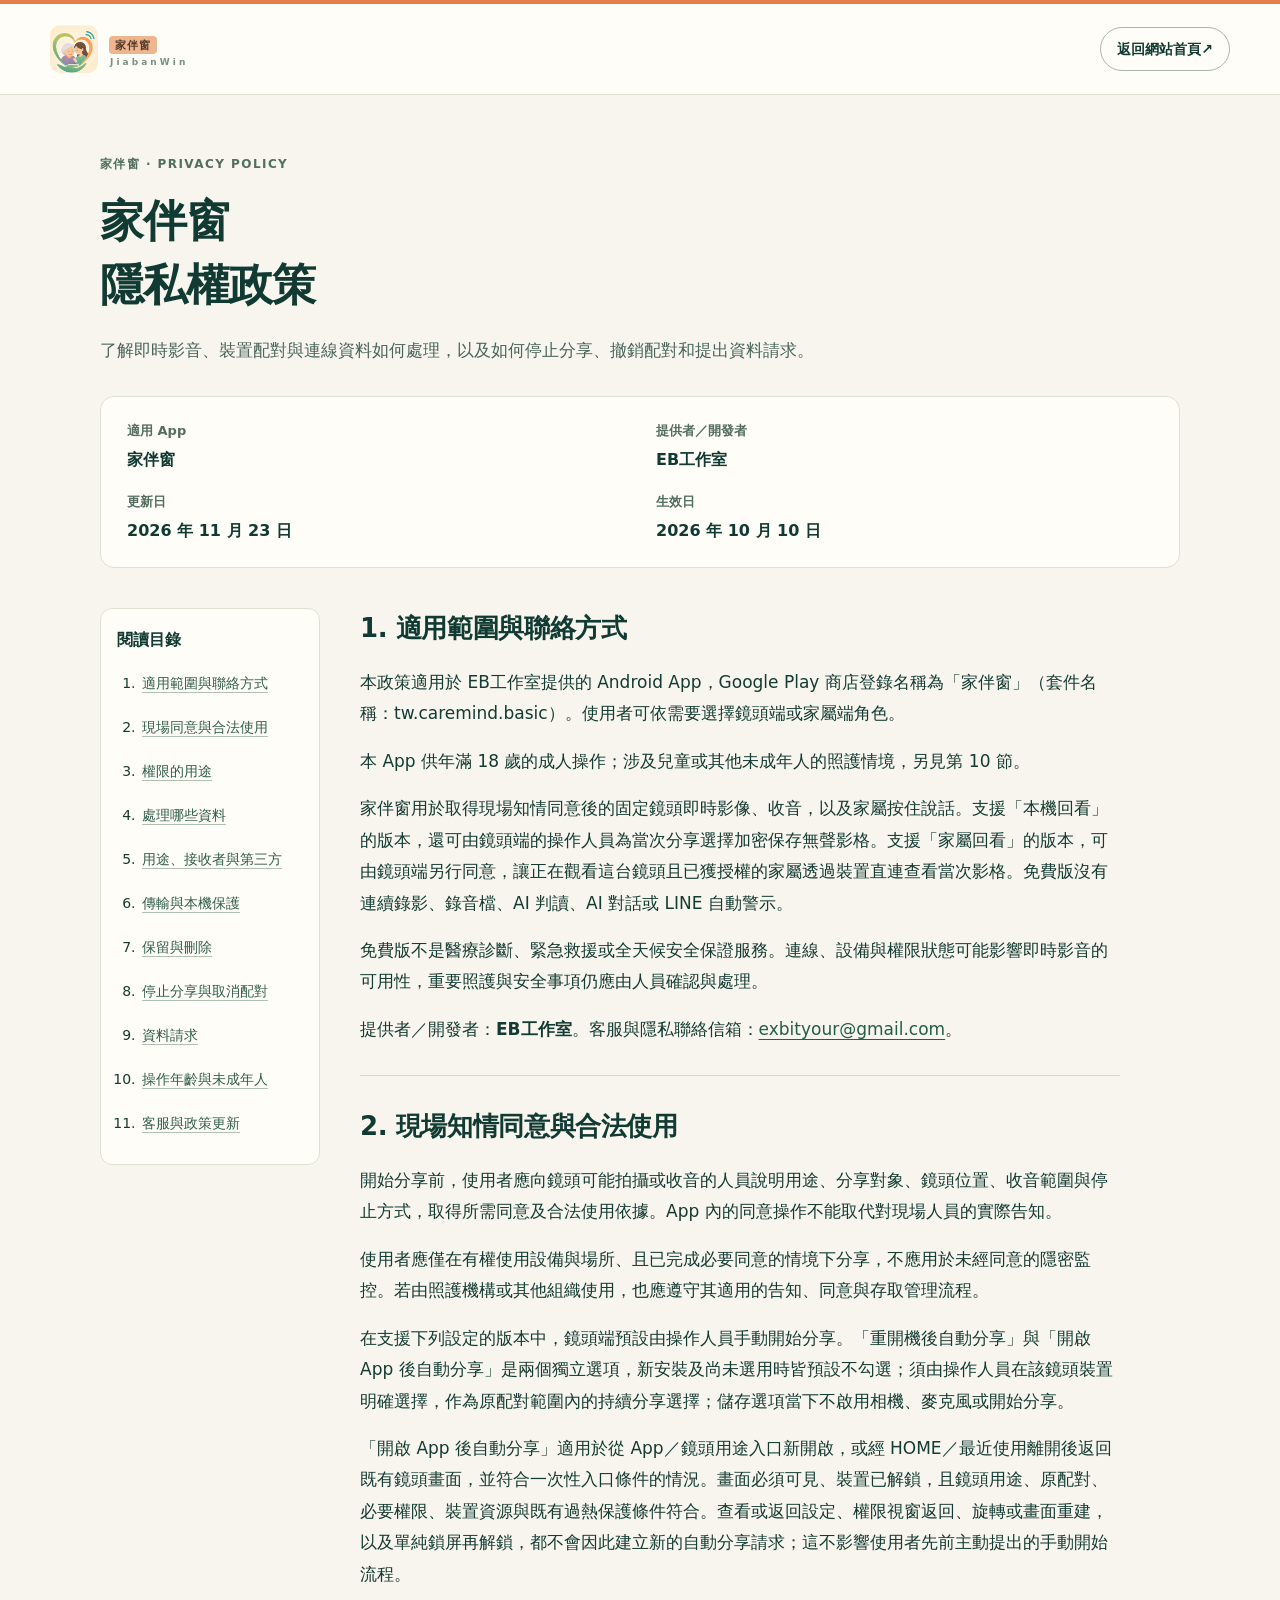
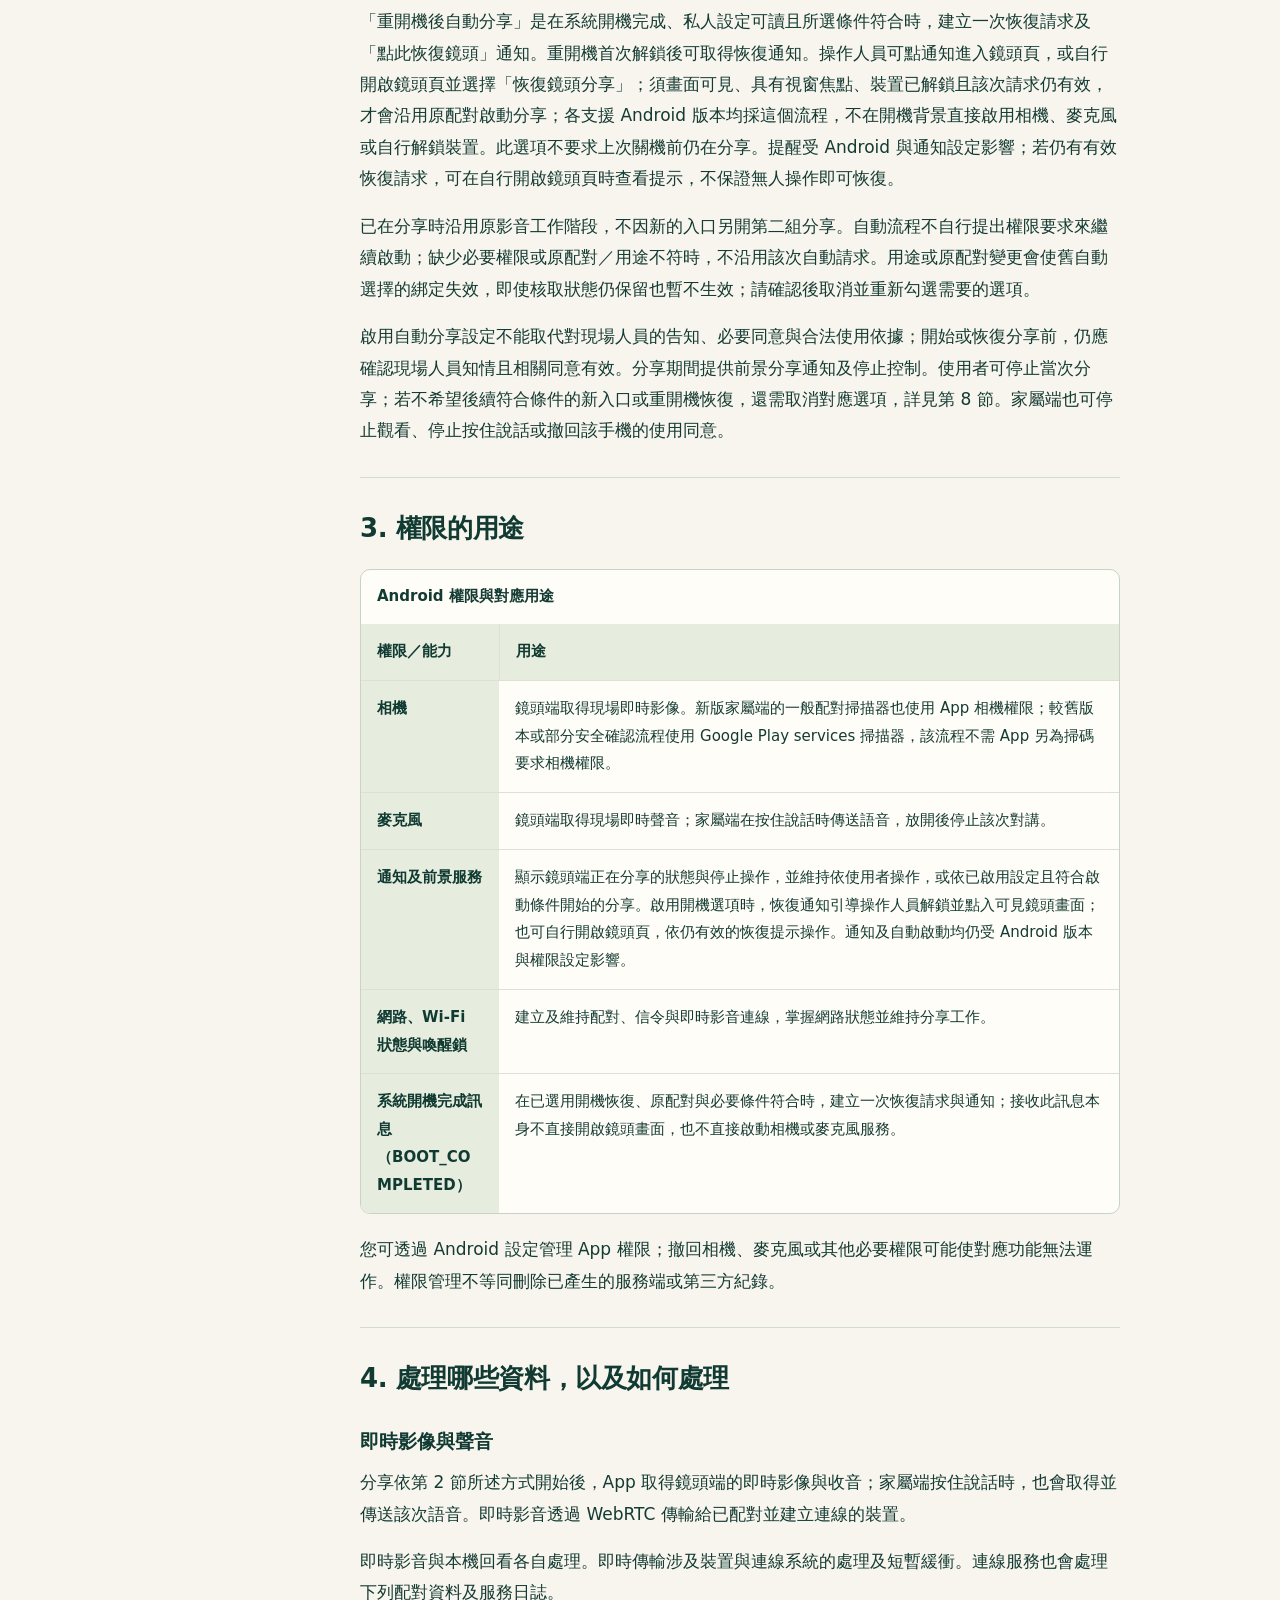
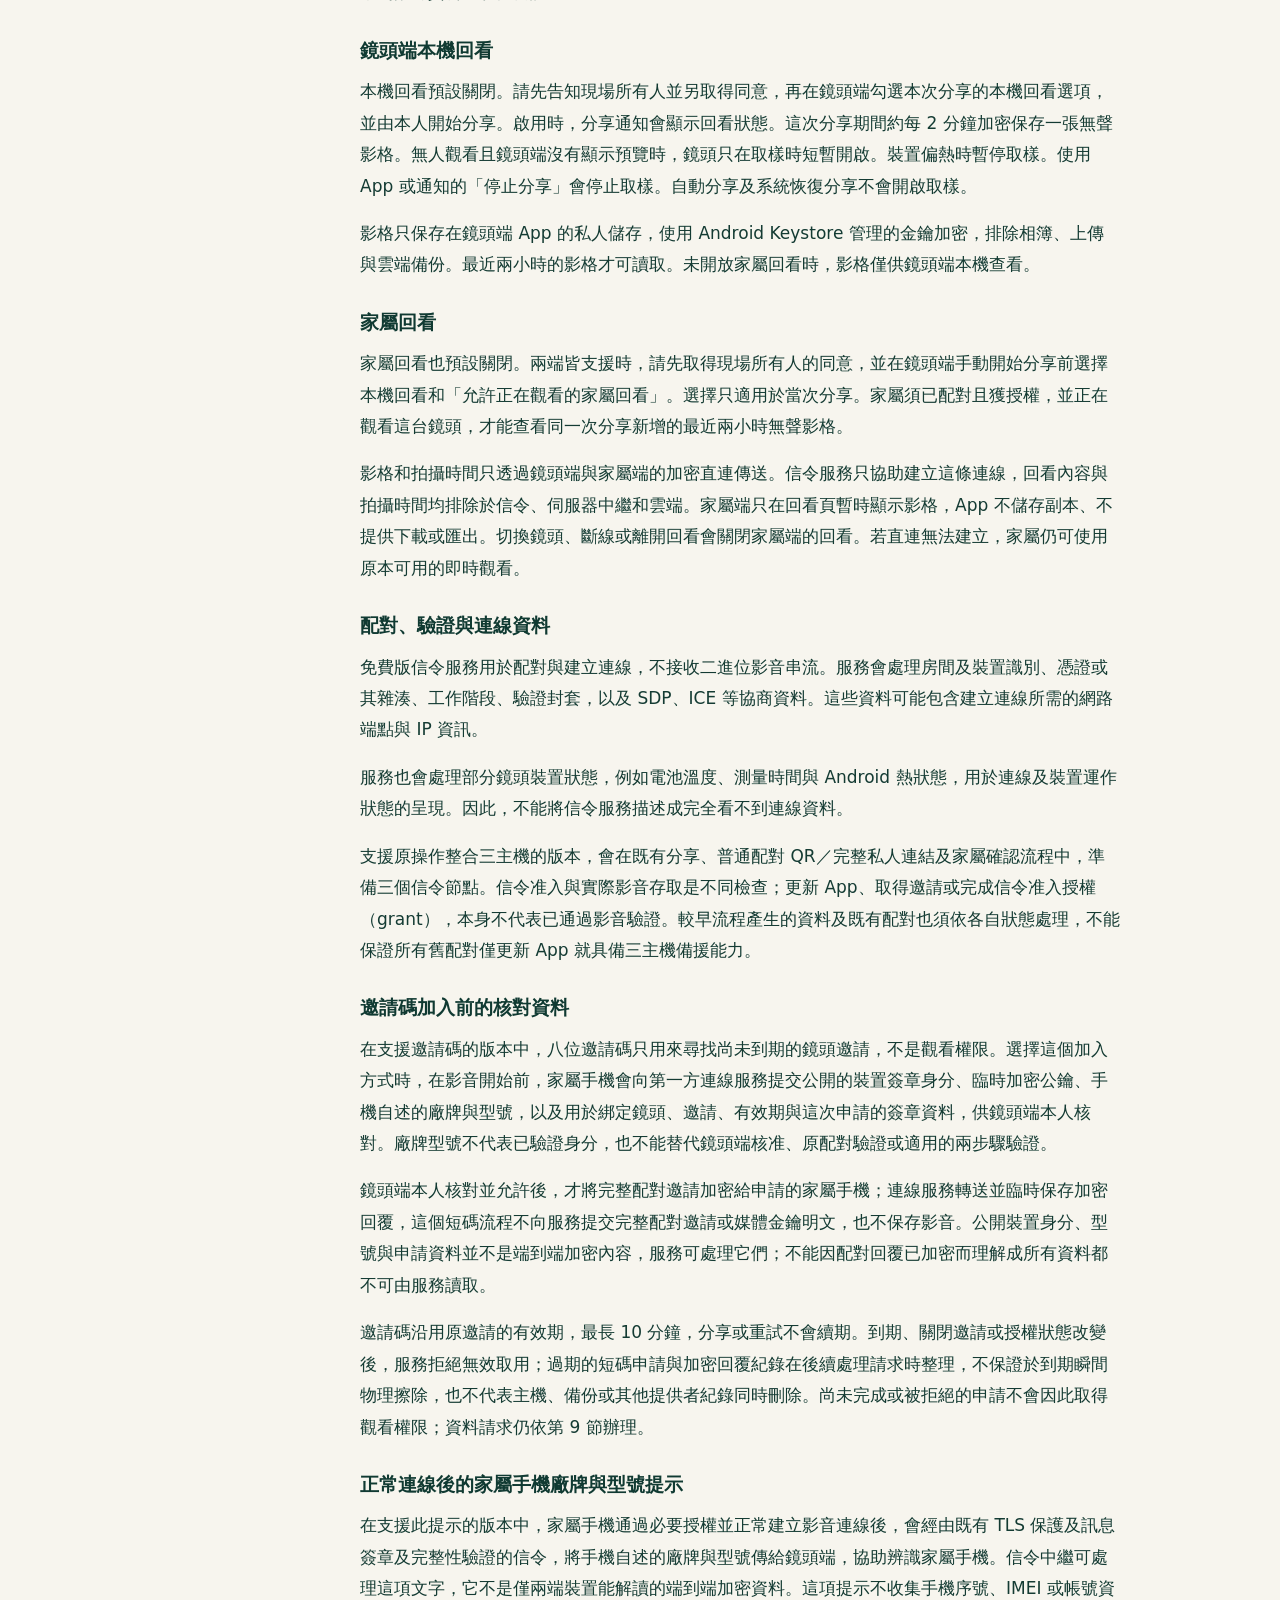
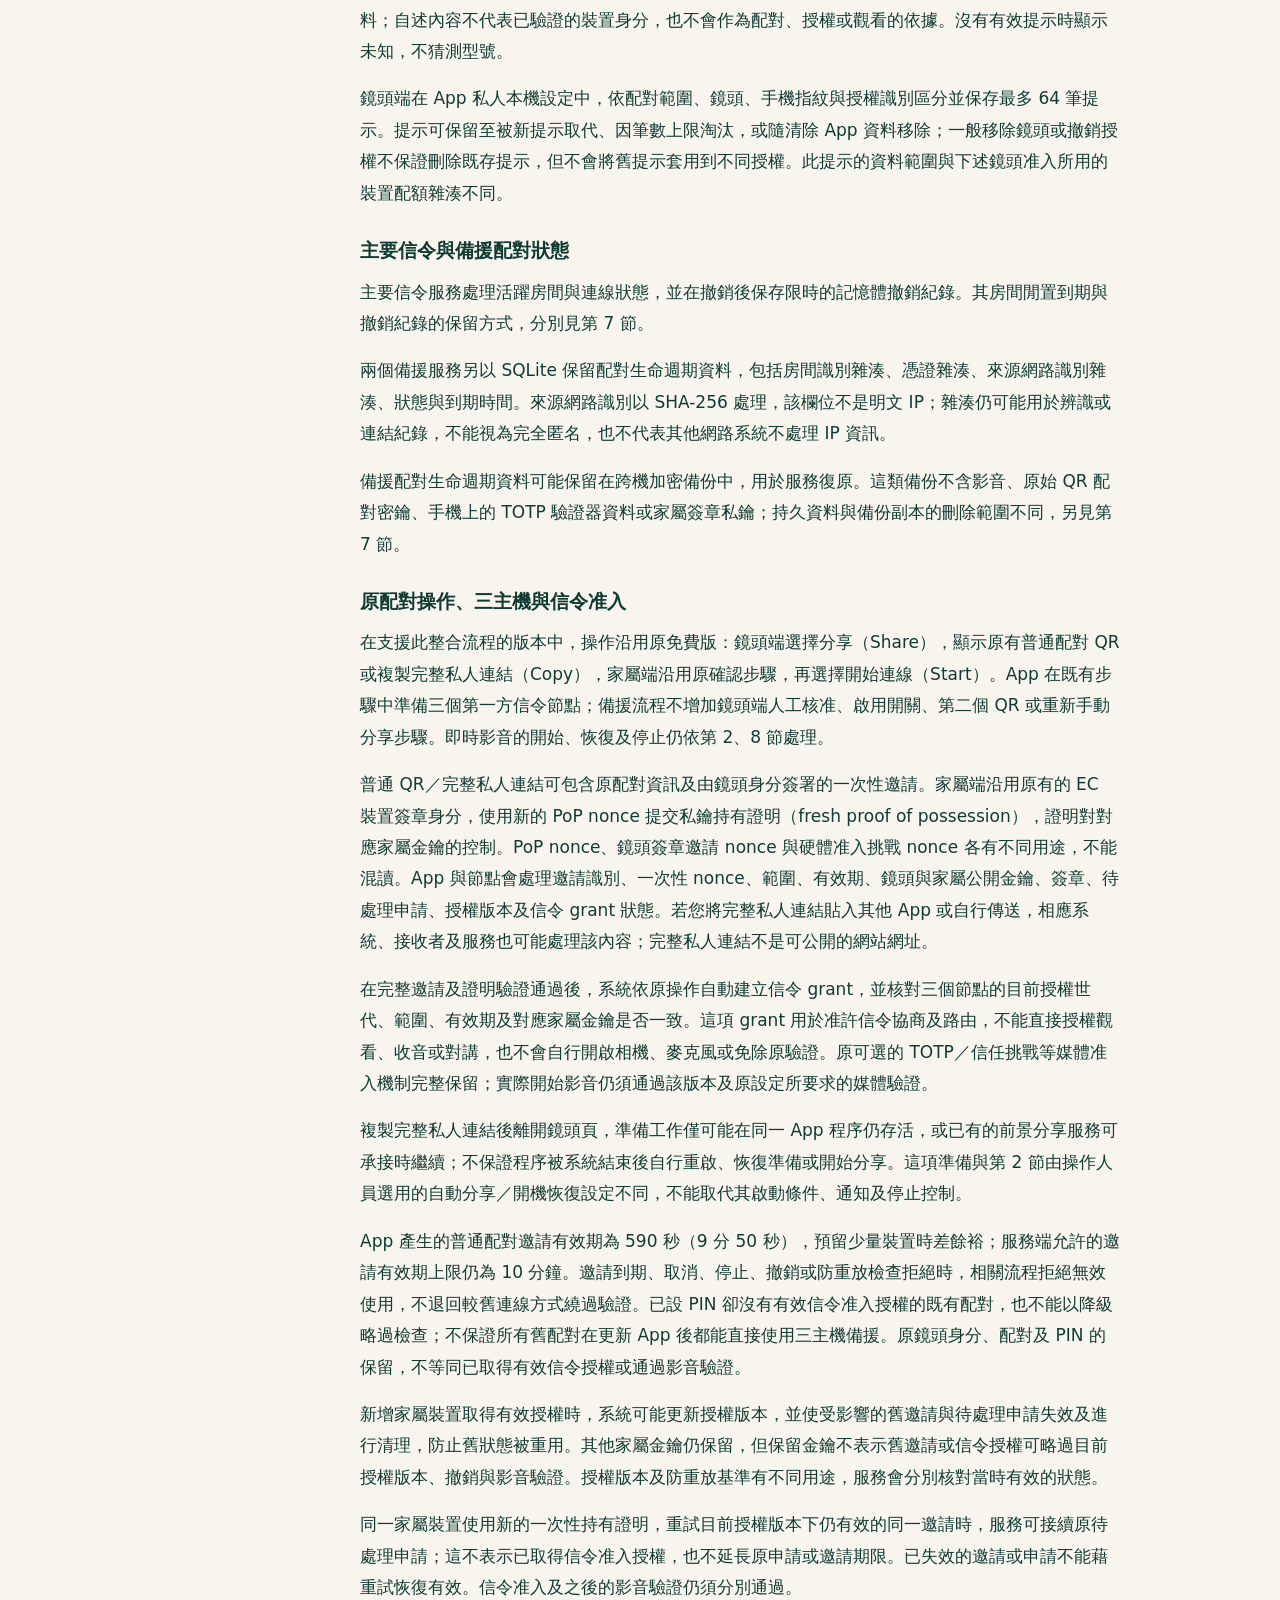
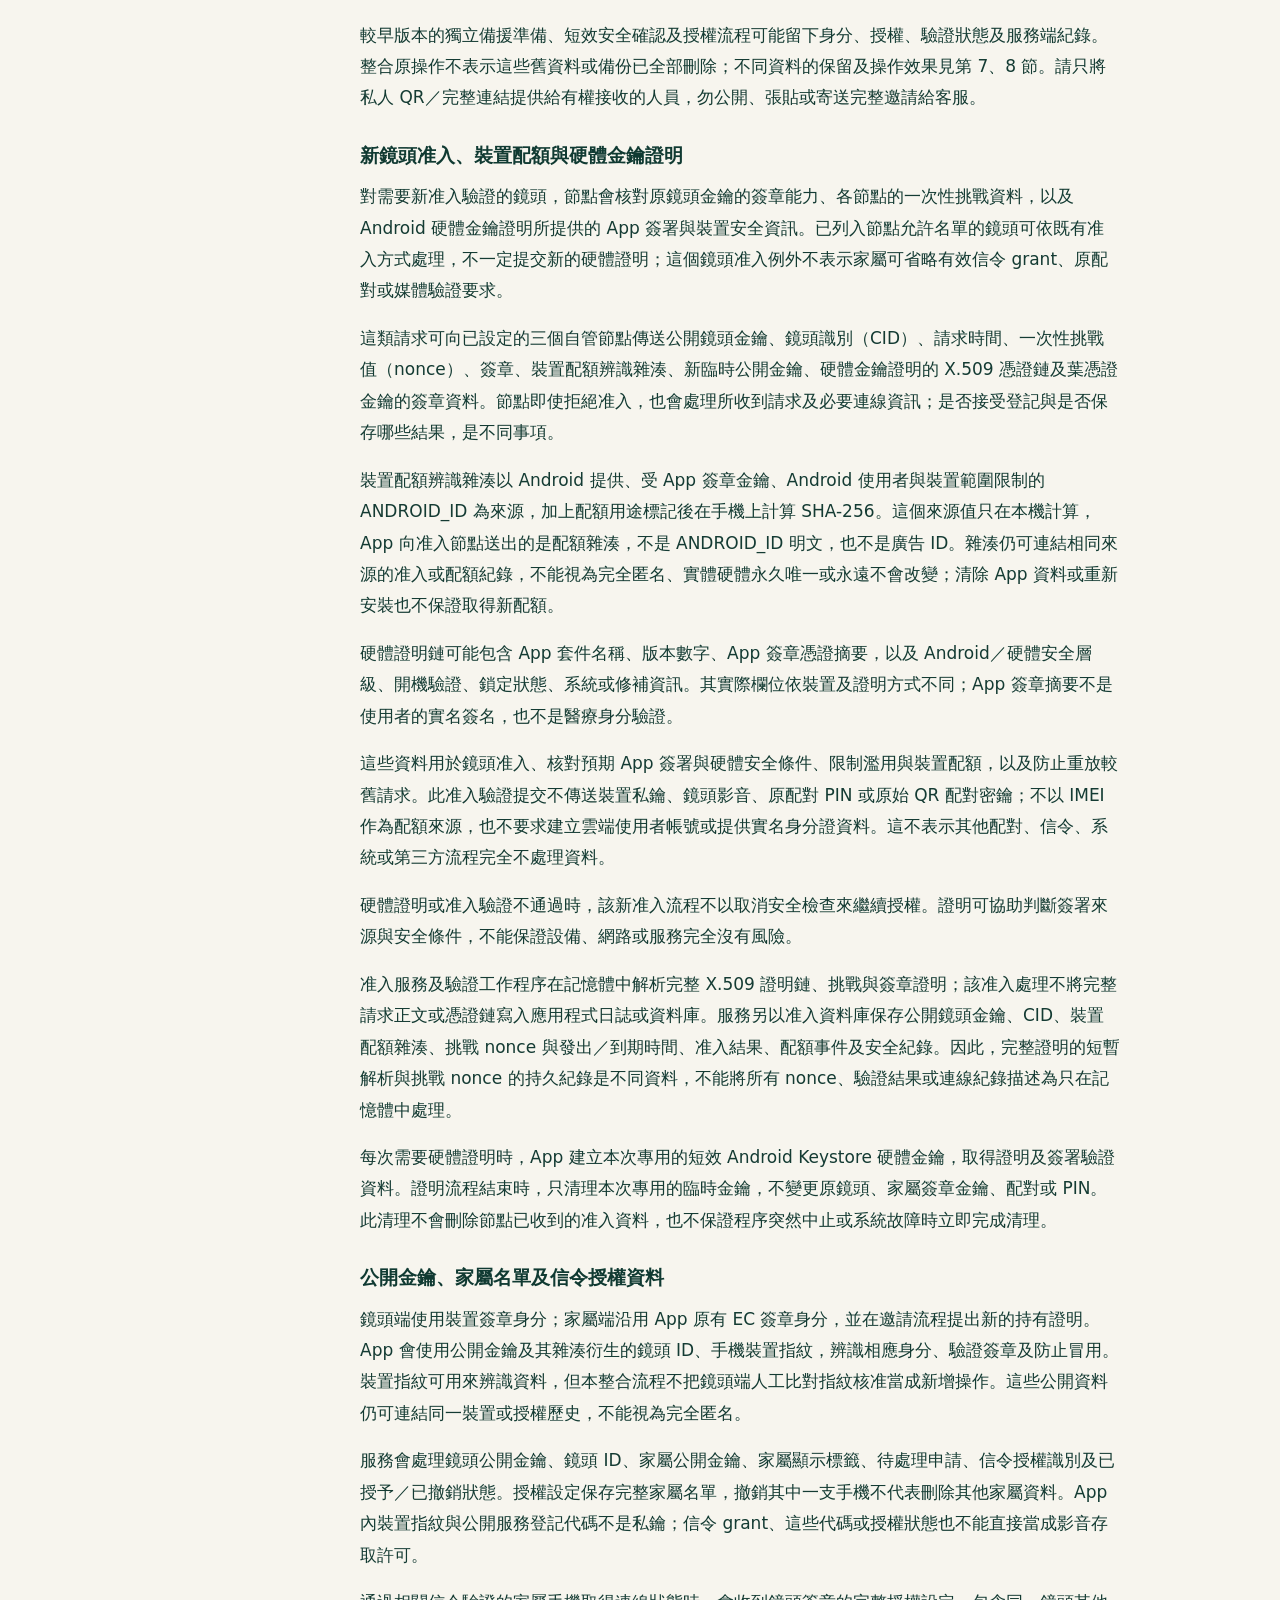
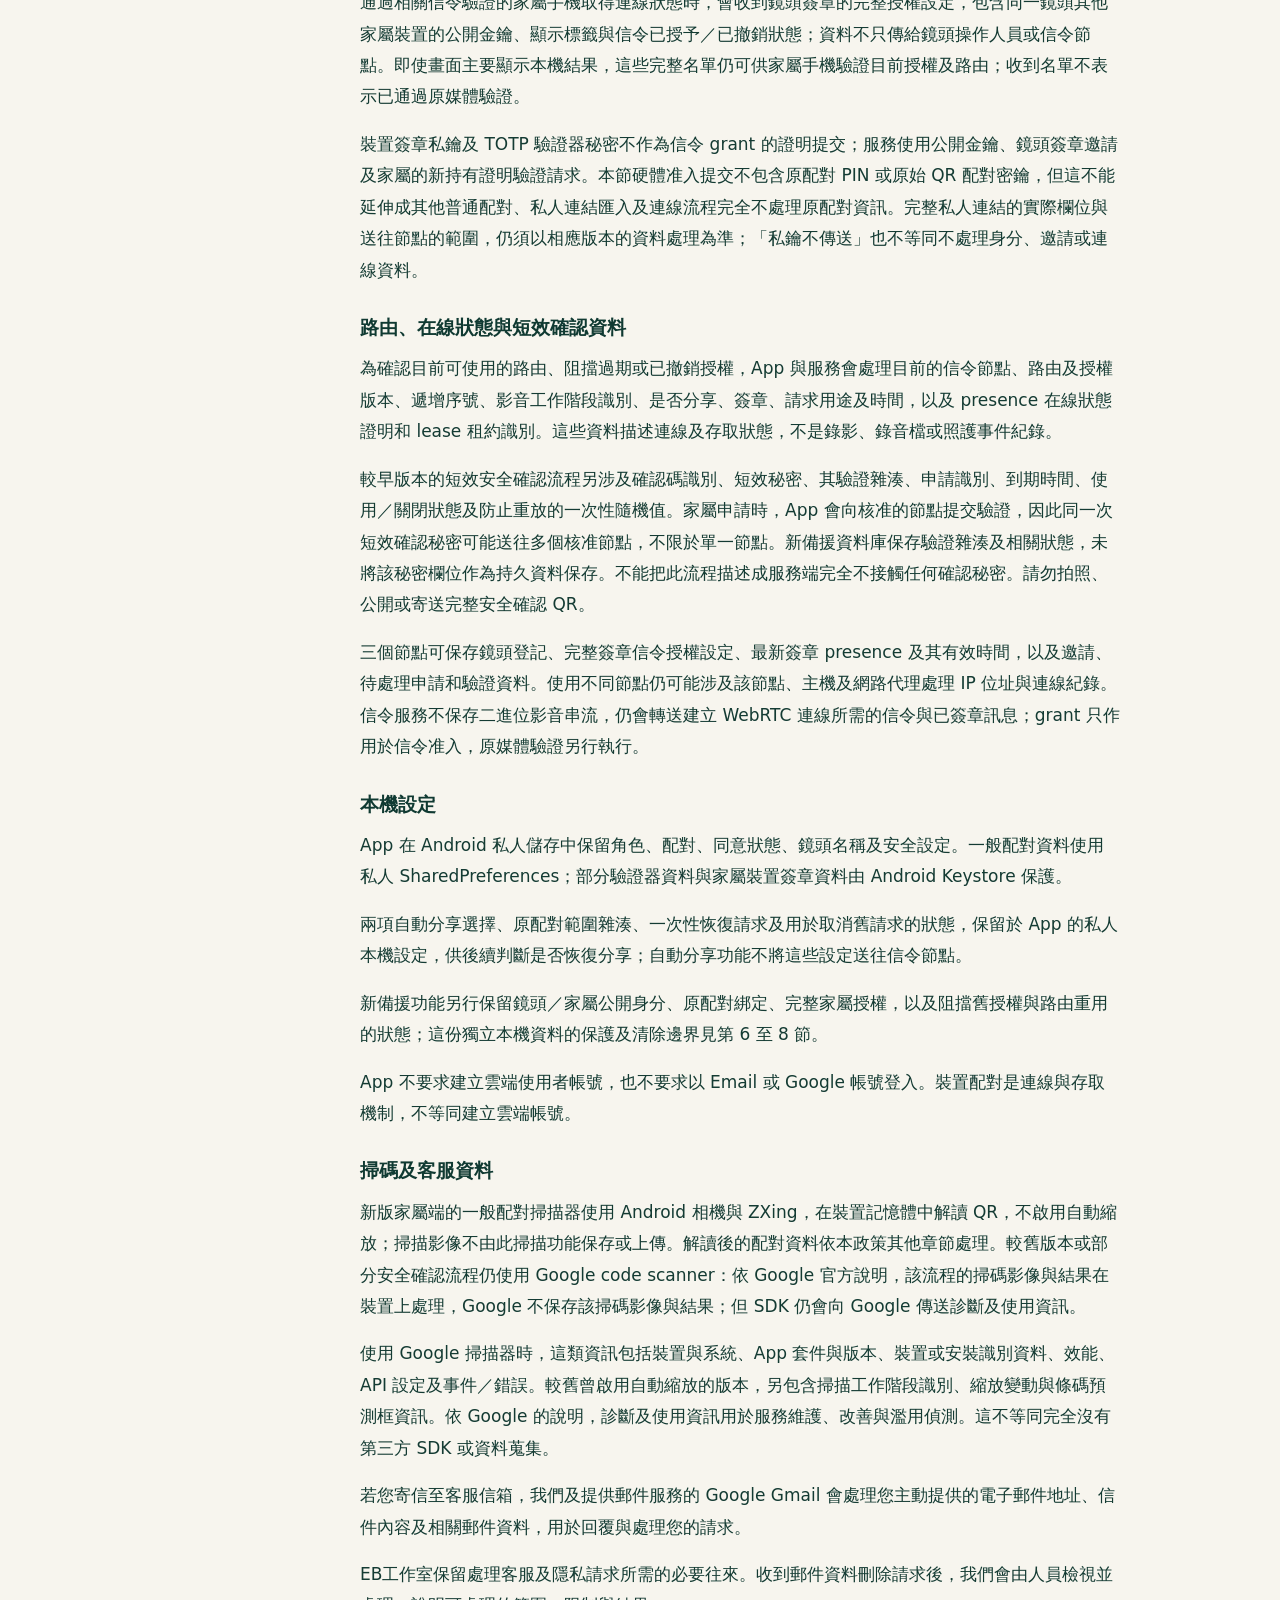
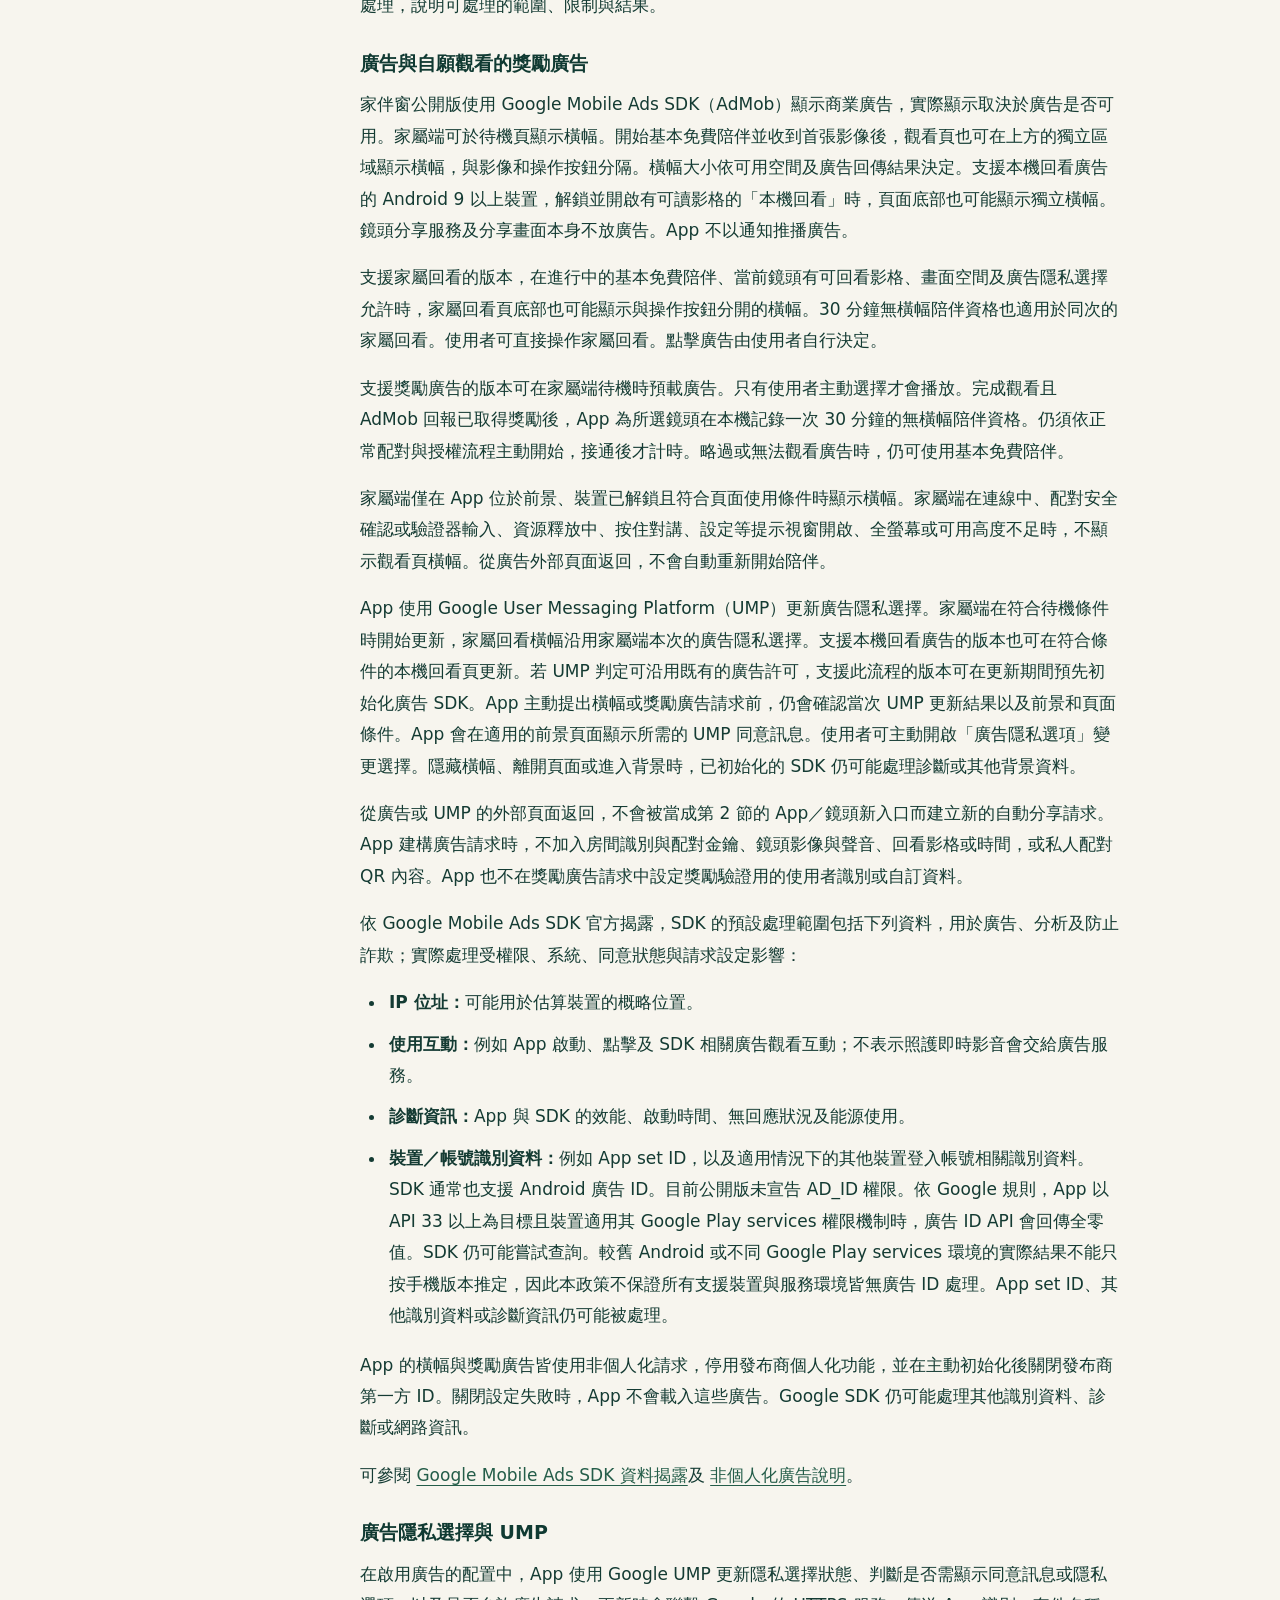
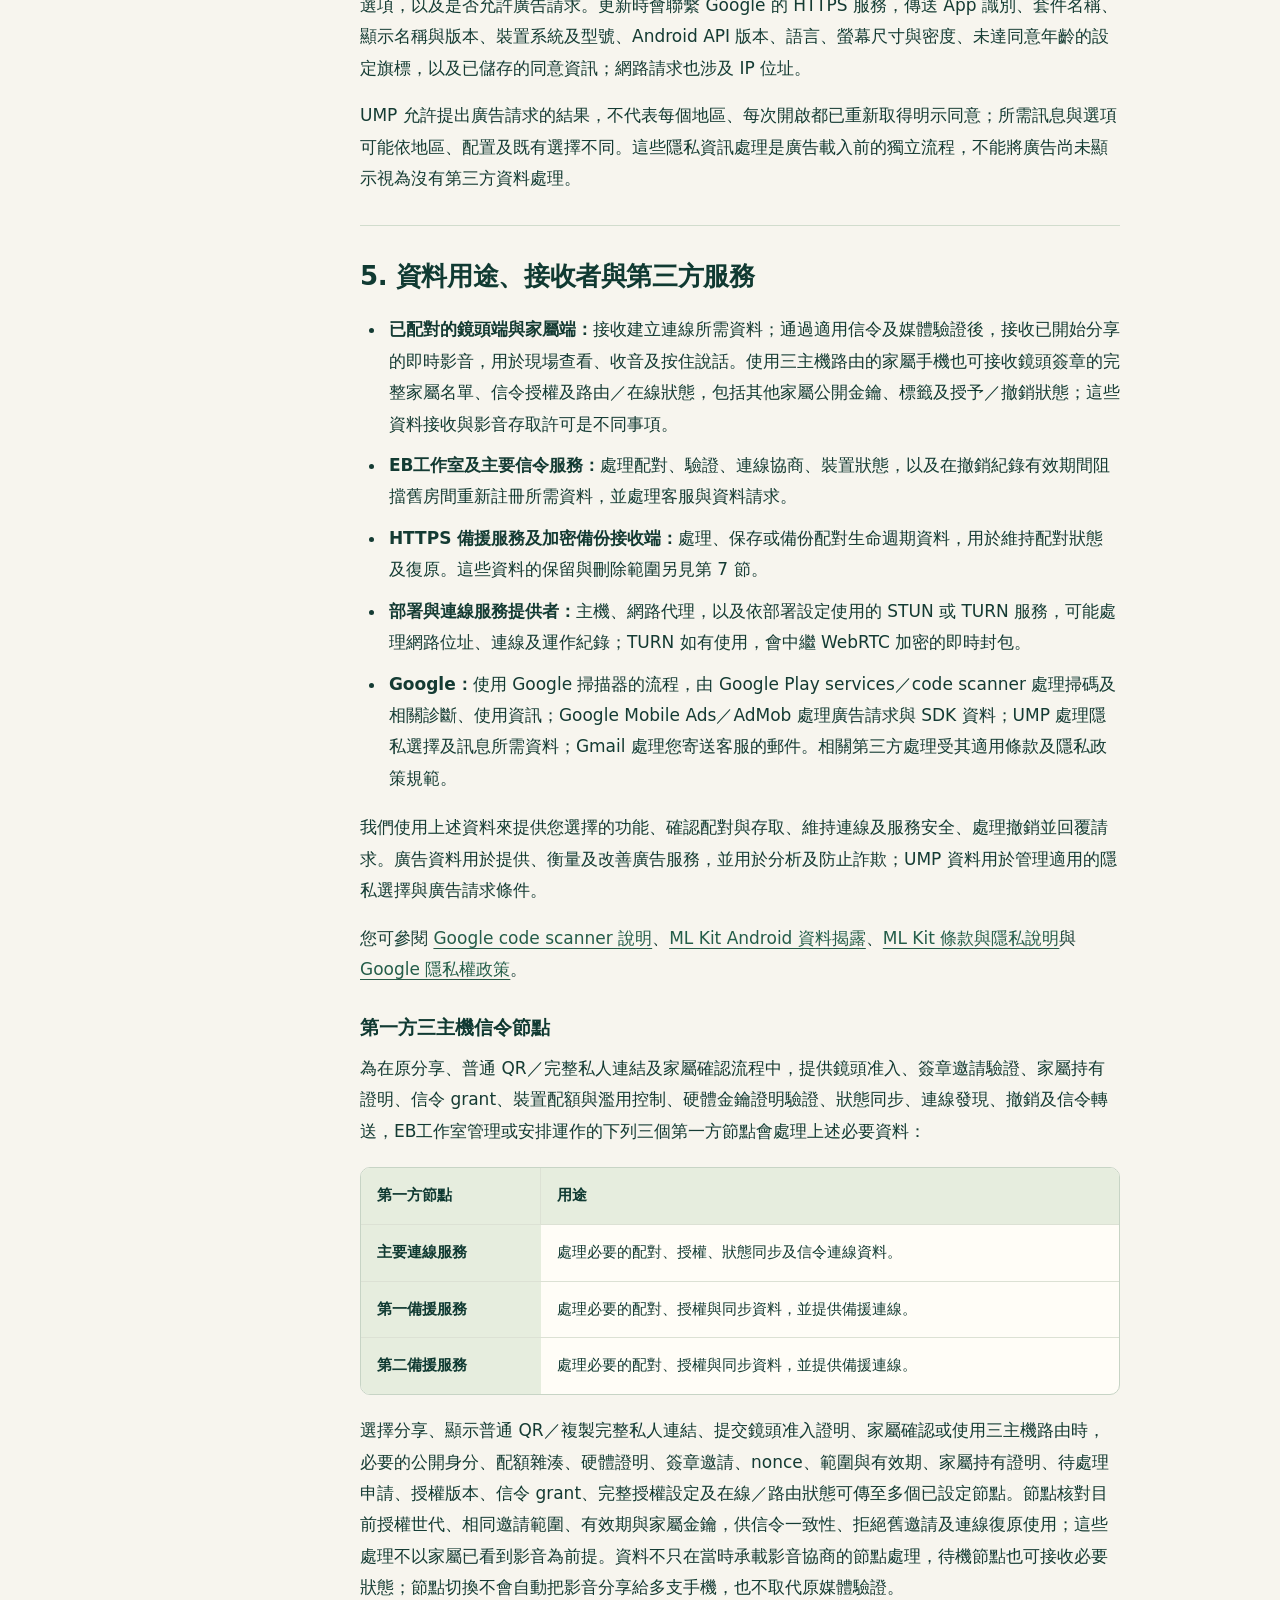
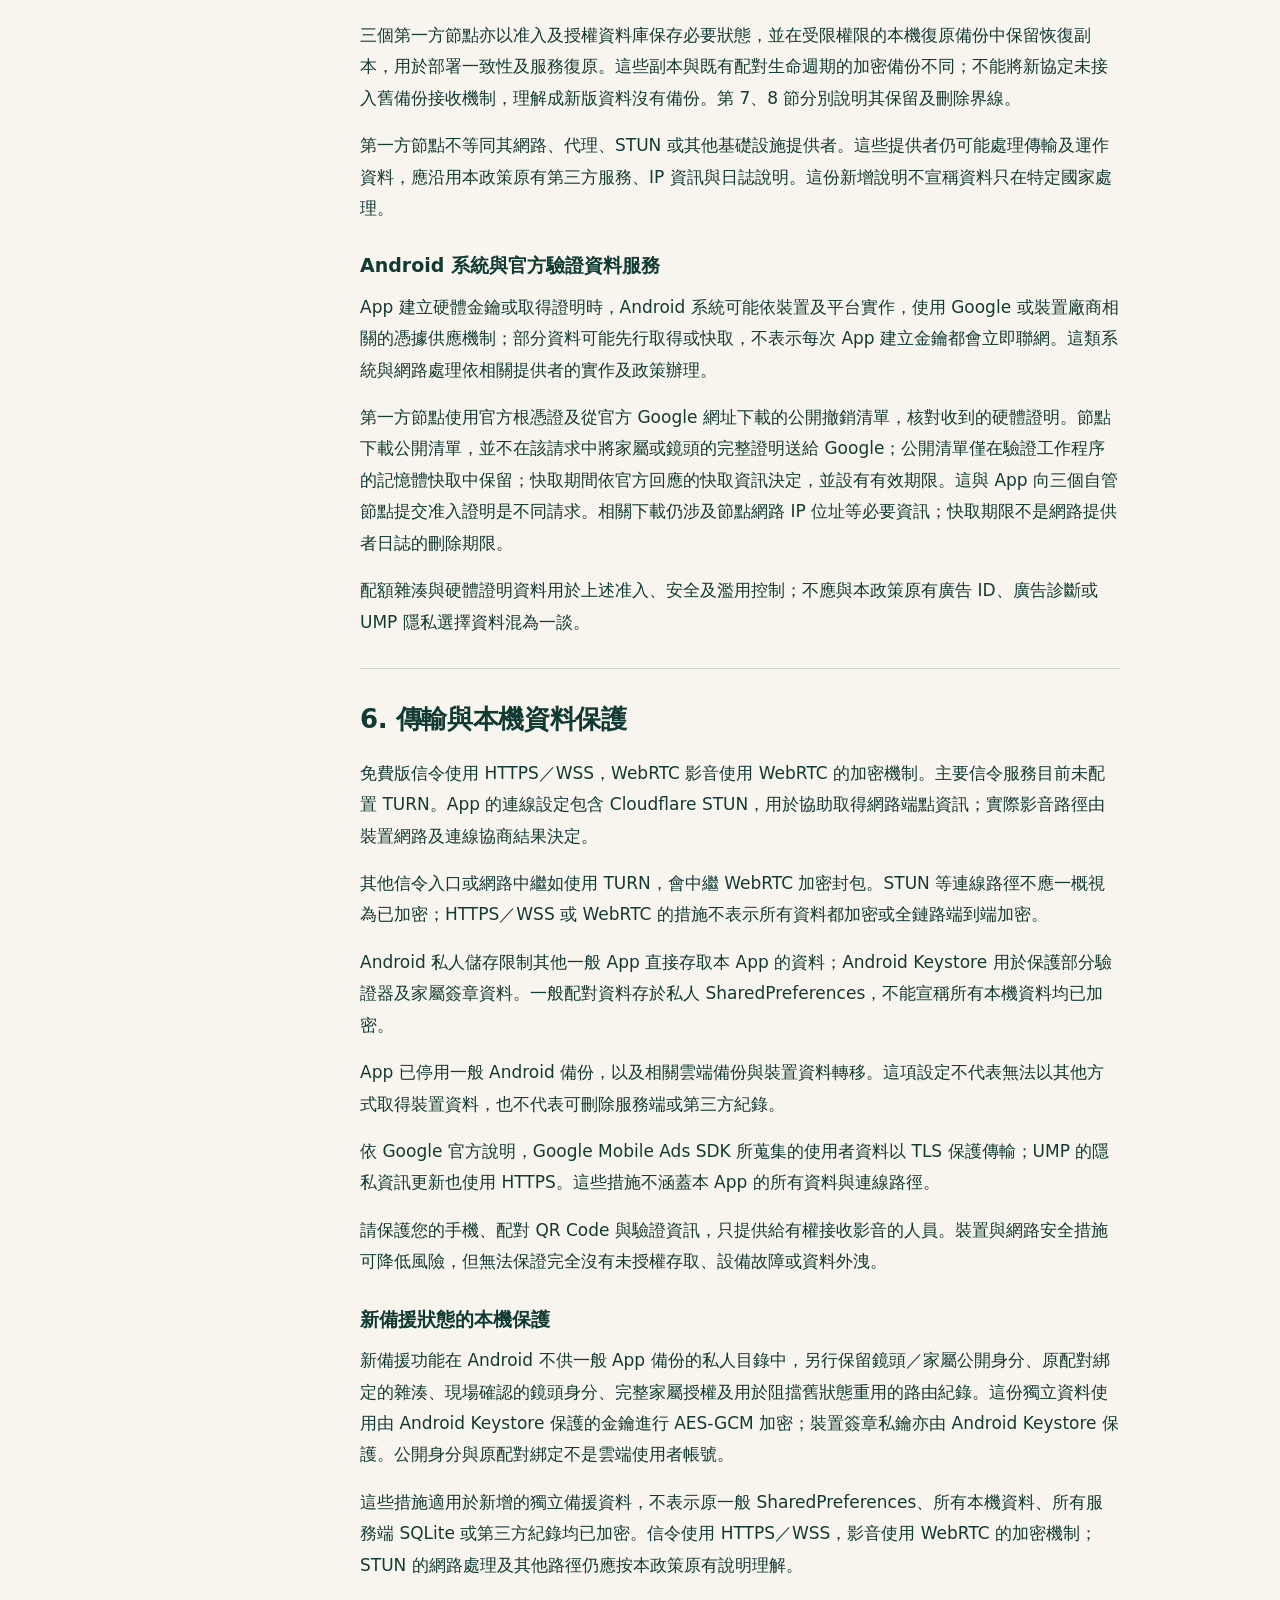
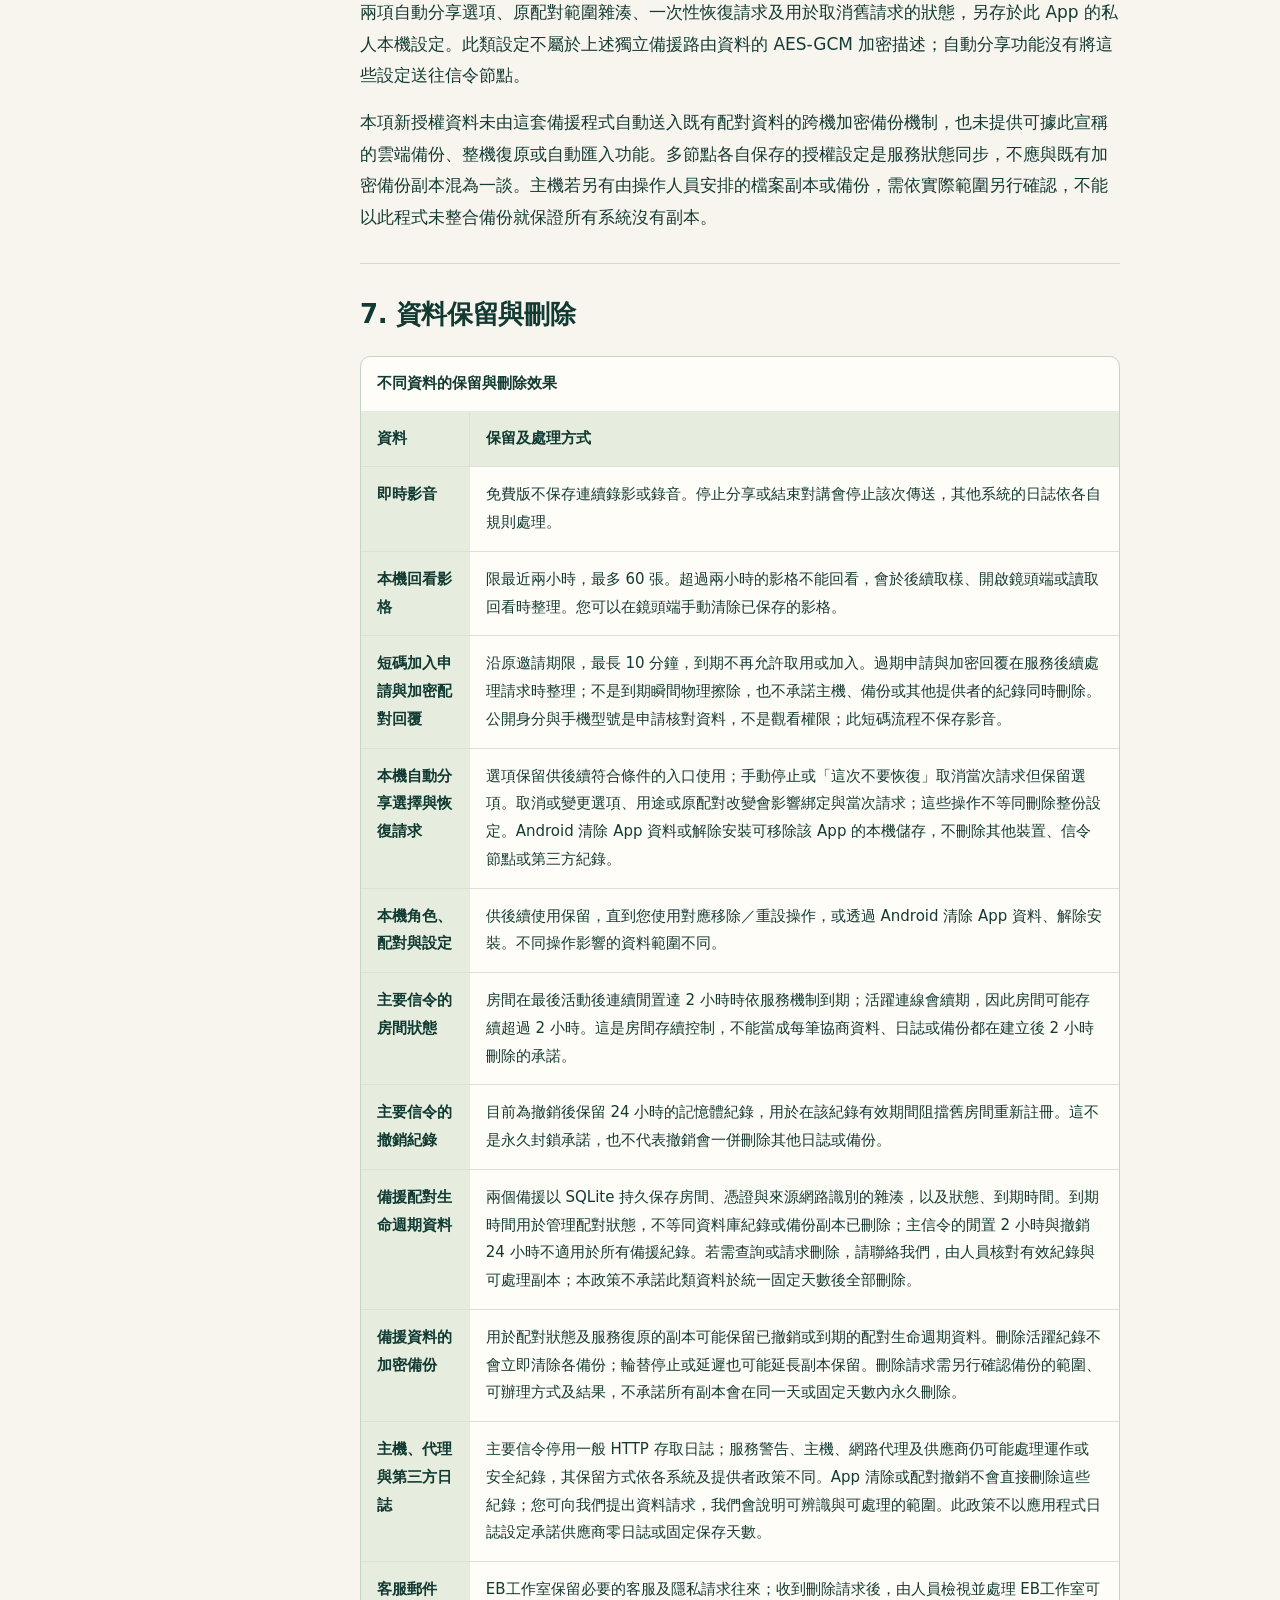
==== free/privacy/index.html @ 27d0a5e6 "Disclose opt-in family replay and its banner" ====
<!doctype html>
<html lang="zh-Hant-TW">
  <head>
    <meta charset="utf-8" />
    <meta name="viewport" content="width=device-width, initial-scale=1" />
    <meta name="theme-color" content="#f7f5ee" />
    <meta name="robots" content="noindex, nofollow" />
    <meta name="description" content="家伴窗隱私權政策：即時影音、配對、Google 掃碼、廣告及隱私選擇資料處理。提供者：EB工作室。" />
    <title>家伴窗隱私權政策｜EB工作室</title>
    <link rel="icon" href="../../assets/caremind-logo.svg?v=20261114-jiabanwin" type="image/svg+xml" />
    <link rel="stylesheet" href="../../styles.css?v=20261008-logo" />
    <link rel="stylesheet" href="./privacy.css?v=20261010" />
  </head>
  <body class="privacy-page">
    <!--email_off-->
    <a class="skip-link" href="#policy">跳至政策正文</a>
    <header class="privacy-header">
      <div class="container privacy-header__inner">
        <a class="brand" href="../../" aria-label="家伴窗，返回網站首頁">
          <span class="brand__mark" aria-hidden="true"><img src="../../assets/caremind-logo.svg?v=20261114-jiabanwin" width="48" height="48" alt="" /></span>
          <span class="brand__name"><strong>家伴窗</strong><small>JiabanWin</small></span>
        </a>
        <a class="privacy-home-link" href="../../">返回網站首頁 <span aria-hidden="true">↗</span></a>
      </div>
    </header>

    <main class="privacy-main container" id="policy">
      <div class="privacy-heading">
        <p class="section-kicker">家伴窗 · PRIVACY POLICY</p>
        <h1>家伴窗<br />隱私權政策</h1>
        <p class="privacy-summary">了解即時影音、裝置配對與連線資料如何處理，以及如何停止分享、撤銷配對和提出資料請求。</p>
      </div>
      <div class="privacy-meta">
        <dl>
          <div><dt>適用 App</dt><dd>家伴窗</dd></div>
          <div><dt>提供者／開發者</dt><dd>EB工作室</dd></div>
          <div><dt>更新日</dt><dd><time datetime="2026-11-23">2026 年 11 月 23 日</time></dd></div>
          <div><dt>生效日</dt><dd><time datetime="2026-10-10">2026 年 10 月 10 日</time></dd></div>
        </dl>
      </div>
      <div class="privacy-layout">
        <nav class="privacy-toc" aria-label="隱私權政策章節">
          <h2>閱讀目錄</h2>
          <ol>
            <li><a href="#scope">適用範圍與聯絡方式</a></li>
            <li><a href="#consent">現場同意與合法使用</a></li>
            <li><a href="#permissions">權限的用途</a></li>
            <li><a href="#data">處理哪些資料</a></li>
            <li><a href="#purpose">用途、接收者與第三方</a></li>
            <li><a href="#security">傳輸與本機保護</a></li>
            <li><a href="#retention">保留與刪除</a></li>
            <li><a href="#controls">停止分享與取消配對</a></li>
            <li><a href="#requests">資料請求</a></li>
            <li><a href="#children">操作年齡與未成年人</a></li>
            <li><a href="#updates">客服與政策更新</a></li>
          </ol>
        </nav>
        <article class="privacy-content" aria-label="家伴窗隱私權政策正文">
          <section class="privacy-section" id="scope">
            <h2>1. 適用範圍與聯絡方式</h2>
            <p>本政策適用於 EB工作室提供的 Android App，Google Play 商店登錄名稱為「家伴窗」（套件名稱：tw.caremind.basic）。使用者可依需要選擇鏡頭端或家屬端角色。</p>
            <p>本 App 供年滿 18 歲的成人操作；涉及兒童或其他未成年人的照護情境，另見第 10 節。</p>
            <p>家伴窗用於取得現場知情同意後的固定鏡頭即時影像、收音，以及家屬按住說話。支援「本機回看」的版本，還可由鏡頭端的操作人員為當次分享選擇加密保存無聲影格。支援「家屬回看」的版本，可由鏡頭端另行同意，讓正在觀看這台鏡頭且已獲授權的家屬透過裝置直連查看當次影格。免費版沒有連續錄影、錄音檔、AI 判讀、AI 對話或 LINE 自動警示。</p>
            <p>免費版不是醫療診斷、緊急救援或全天候安全保證服務。連線、設備與權限狀態可能影響即時影音的可用性，重要照護與安全事項仍應由人員確認與處理。</p>
            <p>提供者／開發者：<strong>EB工作室</strong>。客服與隱私聯絡信箱：<a href="mailto:exbityour@gmail.com">exbityour@gmail.com</a>。</p>
          </section>
          <section class="privacy-section" id="consent">
            <h2>2. 現場知情同意與合法使用</h2>
            <p>開始分享前，使用者應向鏡頭可能拍攝或收音的人員說明用途、分享對象、鏡頭位置、收音範圍與停止方式，取得所需同意及合法使用依據。App 內的同意操作不能取代對現場人員的實際告知。</p>
            <p>使用者應僅在有權使用設備與場所、且已完成必要同意的情境下分享，不應用於未經同意的隱密監控。若由照護機構或其他組織使用，也應遵守其適用的告知、同意與存取管理流程。</p>
            <p>在支援下列設定的版本中，鏡頭端預設由操作人員手動開始分享。「重開機後自動分享」與「開啟 App 後自動分享」是兩個獨立選項，新安裝及尚未選用時皆預設不勾選；須由操作人員在該鏡頭裝置明確選擇，作為原配對範圍內的持續分享選擇；儲存選項當下不啟用相機、麥克風或開始分享。</p>
<p>「開啟 App 後自動分享」適用於從 App／鏡頭用途入口新開啟，或經 HOME／最近使用離開後返回既有鏡頭畫面，並符合一次性入口條件的情況。畫面必須可見、裝置已解鎖，且鏡頭用途、原配對、必要權限、裝置資源與既有過熱保護條件符合。查看或返回設定、權限視窗返回、旋轉或畫面重建，以及單純鎖屏再解鎖，都不會因此建立新的自動分享請求；這不影響使用者先前主動提出的手動開始流程。</p>
<p>「重開機後自動分享」是在系統開機完成、私人設定可讀且所選條件符合時，建立一次恢復請求及「點此恢復鏡頭」通知。重開機首次解鎖後可取得恢復通知。操作人員可點通知進入鏡頭頁，或自行開啟鏡頭頁並選擇「恢復鏡頭分享」；須畫面可見、具有視窗焦點、裝置已解鎖且該次請求仍有效，才會沿用原配對啟動分享；各支援 Android 版本均採這個流程，不在開機背景直接啟用相機、麥克風或自行解鎖裝置。此選項不要求上次關機前仍在分享。提醒受 Android 與通知設定影響；若仍有有效恢復請求，可在自行開啟鏡頭頁時查看提示，不保證無人操作即可恢復。</p>
<p>已在分享時沿用原影音工作階段，不因新的入口另開第二組分享。自動流程不自行提出權限要求來繼續啟動；缺少必要權限或原配對／用途不符時，不沿用該次自動請求。用途或原配對變更會使舊自動選擇的綁定失效，即使核取狀態仍保留也暫不生效；請確認後取消並重新勾選需要的選項。</p>
<p>啟用自動分享設定不能取代對現場人員的告知、必要同意與合法使用依據；開始或恢復分享前，仍應確認現場人員知情且相關同意有效。分享期間提供前景分享通知及停止控制。使用者可停止當次分享；若不希望後續符合條件的新入口或重開機恢復，還需取消對應選項，詳見第 8 節。家屬端也可停止觀看、停止按住說話或撤回該手機的使用同意。</p>
</section>
          <section class="privacy-section" id="permissions">
            <h2>3. 權限的用途</h2>
            <div class="privacy-table-wrap" tabindex="0" role="region" aria-label="App 權限用途表">
              <table class="privacy-table">
                <caption>Android 權限與對應用途</caption>
                <thead><tr><th scope="col">權限／能力</th><th scope="col">用途</th></tr></thead>
                <tbody>
                  <tr><th scope="row">相機</th><td>鏡頭端取得現場即時影像。新版家屬端的一般配對掃描器也使用 App 相機權限；較舊版本或部分安全確認流程使用 Google Play services 掃描器，該流程不需 App 另為掃碼要求相機權限。</td></tr>
                  <tr><th scope="row">麥克風</th><td>鏡頭端取得現場即時聲音；家屬端在按住說話時傳送語音，放開後停止該次對講。</td></tr>
                  <tr><th scope="row">通知及前景服務</th><td>顯示鏡頭端正在分享的狀態與停止操作，並維持依使用者操作，或依已啟用設定且符合啟動條件開始的分享。啟用開機選項時，恢復通知引導操作人員解鎖並點入可見鏡頭畫面；也可自行開啟鏡頭頁，依仍有效的恢復提示操作。通知及自動啟動均仍受 Android 版本與權限設定影響。</td></tr>
                  <tr><th scope="row">網路、Wi-Fi 狀態與喚醒鎖</th><td>建立及維持配對、信令與即時影音連線，掌握網路狀態並維持分享工作。</td></tr>
                <tr><th scope="row">系統開機完成訊息（BOOT_COMPLETED）</th><td>在已選用開機恢復、原配對與必要條件符合時，建立一次恢復請求與通知；接收此訊息本身不直接開啟鏡頭畫面，也不直接啟動相機或麥克風服務。</td></tr>
</tbody>
              </table>
            </div>
            <p>您可透過 Android 設定管理 App 權限；撤回相機、麥克風或其他必要權限可能使對應功能無法運作。權限管理不等同刪除已產生的服務端或第三方紀錄。</p>
          </section>
          <section class="privacy-section" id="data">
            <h2>4. 處理哪些資料，以及如何處理</h2>
            <h3>即時影像與聲音</h3>
            <p>分享依第 2 節所述方式開始後，App 取得鏡頭端的即時影像與收音；家屬端按住說話時，也會取得並傳送該次語音。即時影音透過 WebRTC 傳輸給已配對並建立連線的裝置。</p>
            <p>即時影音與本機回看各自處理。即時傳輸涉及裝置與連線系統的處理及短暫緩衝。連線服務也會處理下列配對資料及服務日誌。</p>
            <h3>鏡頭端本機回看</h3>
            <p>本機回看預設關閉。請先告知現場所有人並另取得同意，再在鏡頭端勾選本次分享的本機回看選項，並由本人開始分享。啟用時，分享通知會顯示回看狀態。這次分享期間約每 2 分鐘加密保存一張無聲影格。無人觀看且鏡頭端沒有顯示預覽時，鏡頭只在取樣時短暫開啟。裝置偏熱時暫停取樣。使用 App 或通知的「停止分享」會停止取樣。自動分享及系統恢復分享不會開啟取樣。</p>
            <p>影格只保存在鏡頭端 App 的私人儲存，使用 Android Keystore 管理的金鑰加密，排除相簿、上傳與雲端備份。最近兩小時的影格才可讀取。未開放家屬回看時，影格僅供鏡頭端本機查看。</p>
            <h3>家屬回看</h3>
            <p>家屬回看也預設關閉。兩端皆支援時，請先取得現場所有人的同意，並在鏡頭端手動開始分享前選擇本機回看和「允許正在觀看的家屬回看」。選擇只適用於當次分享。家屬須已配對且獲授權，並正在觀看這台鏡頭，才能查看同一次分享新增的最近兩小時無聲影格。</p>
            <p>影格和拍攝時間只透過鏡頭端與家屬端的加密直連傳送。信令服務只協助建立這條連線，回看內容與拍攝時間均排除於信令、伺服器中繼和雲端。家屬端只在回看頁暫時顯示影格，App 不儲存副本、不提供下載或匯出。切換鏡頭、斷線或離開回看會關閉家屬端的回看。若直連無法建立，家屬仍可使用原本可用的即時觀看。</p>
            <h3>配對、驗證與連線資料</h3>
            <p>免費版信令服務用於配對與建立連線，不接收二進位影音串流。服務會處理房間及裝置識別、憑證或其雜湊、工作階段、驗證封套，以及 SDP、ICE 等協商資料。這些資料可能包含建立連線所需的網路端點與 IP 資訊。</p>
            <p>服務也會處理部分鏡頭裝置狀態，例如電池溫度、測量時間與 Android 熱狀態，用於連線及裝置運作狀態的呈現。因此，不能將信令服務描述成完全看不到連線資料。</p>
            <p>支援原操作整合三主機的版本，會在既有分享、普通配對 QR／完整私人連結及家屬確認流程中，準備三個信令節點。信令准入與實際影音存取是不同檢查；更新 App、取得邀請或完成信令准入授權（grant），本身不代表已通過影音驗證。較早流程產生的資料及既有配對也須依各自狀態處理，不能保證所有舊配對僅更新 App 就具備三主機備援能力。</p>
            <h3>邀請碼加入前的核對資料</h3>
            <p>在支援邀請碼的版本中，八位邀請碼只用來尋找尚未到期的鏡頭邀請，不是觀看權限。選擇這個加入方式時，在影音開始前，家屬手機會向第一方連線服務提交公開的裝置簽章身分、臨時加密公鑰、手機自述的廠牌與型號，以及用於綁定鏡頭、邀請、有效期與這次申請的簽章資料，供鏡頭端本人核對。廠牌型號不代表已驗證身分，也不能替代鏡頭端核准、原配對驗證或適用的兩步驟驗證。</p>
            <p>鏡頭端本人核對並允許後，才將完整配對邀請加密給申請的家屬手機；連線服務轉送並臨時保存加密回覆，這個短碼流程不向服務提交完整配對邀請或媒體金鑰明文，也不保存影音。公開裝置身分、型號與申請資料並不是端到端加密內容，服務可處理它們；不能因配對回覆已加密而理解成所有資料都不可由服務讀取。</p>
            <p>邀請碼沿用原邀請的有效期，最長 10 分鐘，分享或重試不會續期。到期、關閉邀請或授權狀態改變後，服務拒絕無效取用；過期的短碼申請與加密回覆紀錄在後續處理請求時整理，不保證於到期瞬間物理擦除，也不代表主機、備份或其他提供者紀錄同時刪除。尚未完成或被拒絕的申請不會因此取得觀看權限；資料請求仍依第 9 節辦理。</p>
            <h3>正常連線後的家屬手機廠牌與型號提示</h3>
            <p>在支援此提示的版本中，家屬手機通過必要授權並正常建立影音連線後，會經由既有 TLS 保護及訊息簽章及完整性驗證的信令，將手機自述的廠牌與型號傳給鏡頭端，協助辨識家屬手機。信令中繼可處理這項文字，它不是僅兩端裝置能解讀的端到端加密資料。這項提示不收集手機序號、IMEI 或帳號資料；自述內容不代表已驗證的裝置身分，也不會作為配對、授權或觀看的依據。沒有有效提示時顯示未知，不猜測型號。</p>
            <p>鏡頭端在 App 私人本機設定中，依配對範圍、鏡頭、手機指紋與授權識別區分並保存最多 64 筆提示。提示可保留至被新提示取代、因筆數上限淘汰，或隨清除 App 資料移除；一般移除鏡頭或撤銷授權不保證刪除既存提示，但不會將舊提示套用到不同授權。此提示的資料範圍與下述鏡頭准入所用的裝置配額雜湊不同。</p>
            <h3>主要信令與備援配對狀態</h3>
            <p>主要信令服務處理活躍房間與連線狀態，並在撤銷後保存限時的記憶體撤銷紀錄。其房間閒置到期與撤銷紀錄的保留方式，分別見第 7 節。</p>
            <p>兩個備援服務另以 SQLite 保留配對生命週期資料，包括房間識別雜湊、憑證雜湊、來源網路識別雜湊、狀態與到期時間。來源網路識別以 SHA-256 處理，該欄位不是明文 IP；雜湊仍可能用於辨識或連結紀錄，不能視為完全匿名，也不代表其他網路系統不處理 IP 資訊。</p>
            <p>備援配對生命週期資料可能保留在跨機加密備份中，用於服務復原。這類備份不含影音、原始 QR 配對密鑰、手機上的 TOTP 驗證器資料或家屬簽章私鑰；持久資料與備份副本的刪除範圍不同，另見第 7 節。</p>
            <h3>原配對操作、三主機與信令准入</h3>
<p>在支援此整合流程的版本中，操作沿用原免費版：鏡頭端選擇分享（Share），顯示原有普通配對 QR 或複製完整私人連結（Copy），家屬端沿用原確認步驟，再選擇開始連線（Start）。App 在既有步驟中準備三個第一方信令節點；備援流程不增加鏡頭端人工核准、啟用開關、第二個 QR 或重新手動分享步驟。即時影音的開始、恢復及停止仍依第 2、8 節處理。</p>
<p>普通 QR／完整私人連結可包含原配對資訊及由鏡頭身分簽署的一次性邀請。家屬端沿用原有的 EC 裝置簽章身分，使用新的 PoP nonce 提交私鑰持有證明（fresh proof of possession），證明對對應家屬金鑰的控制。PoP nonce、鏡頭簽章邀請 nonce 與硬體准入挑戰 nonce 各有不同用途，不能混讀。App 與節點會處理邀請識別、一次性 nonce、範圍、有效期、鏡頭與家屬公開金鑰、簽章、待處理申請、授權版本及信令 grant 狀態。若您將完整私人連結貼入其他 App 或自行傳送，相應系統、接收者及服務也可能處理該內容；完整私人連結不是可公開的網站網址。</p>
<p>在完整邀請及證明驗證通過後，系統依原操作自動建立信令 grant，並核對三個節點的目前授權世代、範圍、有效期及對應家屬金鑰是否一致。這項 grant 用於准許信令協商及路由，不能直接授權觀看、收音或對講，也不會自行開啟相機、麥克風或免除原驗證。原可選的 TOTP／信任挑戰等媒體准入機制完整保留；實際開始影音仍須通過該版本及原設定所要求的媒體驗證。</p>
<p>複製完整私人連結後離開鏡頭頁，準備工作僅可能在同一 App 程序仍存活，或已有的前景分享服務可承接時繼續；不保證程序被系統結束後自行重啟、恢復準備或開始分享。這項準備與第 2 節由操作人員選用的自動分享／開機恢復設定不同，不能取代其啟動條件、通知及停止控制。</p>
<p>App 產生的普通配對邀請有效期為 590 秒（9 分 50 秒），預留少量裝置時差餘裕；服務端允許的邀請有效期上限仍為 10 分鐘。邀請到期、取消、停止、撤銷或防重放檢查拒絕時，相關流程拒絕無效使用，不退回較舊連線方式繞過驗證。已設 PIN 卻沒有有效信令准入授權的既有配對，也不能以降級略過檢查；不保證所有舊配對在更新 App 後都能直接使用三主機備援。原鏡頭身分、配對及 PIN 的保留，不等同已取得有效信令授權或通過影音驗證。</p>
<p>新增家屬裝置取得有效授權時，系統可能更新授權版本，並使受影響的舊邀請與待處理申請失效及進行清理，防止舊狀態被重用。其他家屬金鑰仍保留，但保留金鑰不表示舊邀請或信令授權可略過目前授權版本、撤銷與影音驗證。授權版本及防重放基準有不同用途，服務會分別核對當時有效的狀態。</p>
<p>同一家屬裝置使用新的一次性持有證明，重試目前授權版本下仍有效的同一邀請時，服務可接續原待處理申請；這不表示已取得信令准入授權，也不延長原申請或邀請期限。已失效的邀請或申請不能藉重試恢復有效。信令准入及之後的影音驗證仍須分別通過。</p>
<p>較早版本的獨立備援準備、短效安全確認及授權流程可能留下身分、授權、驗證狀態及服務端紀錄。整合原操作不表示這些舊資料或備份已全部刪除；不同資料的保留及操作效果見第 7、8 節。請只將私人 QR／完整連結提供給有權接收的人員，勿公開、張貼或寄送完整邀請給客服。</p>
<h3>新鏡頭准入、裝置配額與硬體金鑰證明</h3>
<p>對需要新准入驗證的鏡頭，節點會核對原鏡頭金鑰的簽章能力、各節點的一次性挑戰資料，以及 Android 硬體金鑰證明所提供的 App 簽署與裝置安全資訊。已列入節點允許名單的鏡頭可依既有准入方式處理，不一定提交新的硬體證明；這個鏡頭准入例外不表示家屬可省略有效信令 grant、原配對或媒體驗證要求。</p>
<p>這類請求可向已設定的三個自管節點傳送公開鏡頭金鑰、鏡頭識別（CID）、請求時間、一次性挑戰值（nonce）、簽章、裝置配額辨識雜湊、新臨時公開金鑰、硬體金鑰證明的 X.509 憑證鏈及葉憑證金鑰的簽章資料。節點即使拒絕准入，也會處理所收到請求及必要連線資訊；是否接受登記與是否保存哪些結果，是不同事項。</p>
<p>裝置配額辨識雜湊以 Android 提供、受 App 簽章金鑰、Android 使用者與裝置範圍限制的 ANDROID_ID 為來源，加上配額用途標記後在手機上計算 SHA-256。這個來源值只在本機計算，App 向准入節點送出的是配額雜湊，不是 ANDROID_ID 明文，也不是廣告 ID。雜湊仍可連結相同來源的准入或配額紀錄，不能視為完全匿名、實體硬體永久唯一或永遠不會改變；清除 App 資料或重新安裝也不保證取得新配額。</p>
<p>硬體證明鏈可能包含 App 套件名稱、版本數字、App 簽章憑證摘要，以及 Android／硬體安全層級、開機驗證、鎖定狀態、系統或修補資訊。其實際欄位依裝置及證明方式不同；App 簽章摘要不是使用者的實名簽名，也不是醫療身分驗證。</p>
<p>這些資料用於鏡頭准入、核對預期 App 簽署與硬體安全條件、限制濫用與裝置配額，以及防止重放較舊請求。此准入驗證提交不傳送裝置私鑰、鏡頭影音、原配對 PIN 或原始 QR 配對密鑰；不以 IMEI 作為配額來源，也不要求建立雲端使用者帳號或提供實名身分證資料。這不表示其他配對、信令、系統或第三方流程完全不處理資料。</p>
<p>硬體證明或准入驗證不通過時，該新准入流程不以取消安全檢查來繼續授權。證明可協助判斷簽署來源與安全條件，不能保證設備、網路或服務完全沒有風險。</p>
<p>准入服務及驗證工作程序在記憶體中解析完整 X.509 證明鏈、挑戰與簽章證明；該准入處理不將完整請求正文或憑證鏈寫入應用程式日誌或資料庫。服務另以准入資料庫保存公開鏡頭金鑰、CID、裝置配額雜湊、挑戰 nonce 與發出／到期時間、准入結果、配額事件及安全紀錄。因此，完整證明的短暫解析與挑戰 nonce 的持久紀錄是不同資料，不能將所有 nonce、驗證結果或連線紀錄描述為只在記憶體中處理。</p>
<p>每次需要硬體證明時，App 建立本次專用的短效 Android Keystore 硬體金鑰，取得證明及簽署驗證資料。證明流程結束時，只清理本次專用的臨時金鑰，不變更原鏡頭、家屬簽章金鑰、配對或 PIN。此清理不會刪除節點已收到的准入資料，也不保證程序突然中止或系統故障時立即完成清理。</p>
<h3>公開金鑰、家屬名單及信令授權資料</h3>
<p>鏡頭端使用裝置簽章身分；家屬端沿用 App 原有 EC 簽章身分，並在邀請流程提出新的持有證明。App 會使用公開金鑰及其雜湊衍生的鏡頭 ID、手機裝置指紋，辨識相應身分、驗證簽章及防止冒用。裝置指紋可用來辨識資料，但本整合流程不把鏡頭端人工比對指紋核准當成新增操作。這些公開資料仍可連結同一裝置或授權歷史，不能視為完全匿名。</p>
<p>服務會處理鏡頭公開金鑰、鏡頭 ID、家屬公開金鑰、家屬顯示標籤、待處理申請、信令授權識別及已授予／已撤銷狀態。授權設定保存完整家屬名單，撤銷其中一支手機不代表刪除其他家屬資料。App 內裝置指紋與公開服務登記代碼不是私鑰；信令 grant、這些代碼或授權狀態也不能直接當成影音存取許可。</p>
<p>通過相關信令驗證的家屬手機取得連線狀態時，會收到鏡頭簽章的完整授權設定，包含同一鏡頭其他家屬裝置的公開金鑰、顯示標籤與信令已授予／已撤銷狀態；資料不只傳給鏡頭操作人員或信令節點。即使畫面主要顯示本機結果，這些完整名單仍可供家屬手機驗證目前授權及路由；收到名單不表示已通過原媒體驗證。</p>
<p>裝置簽章私鑰及 TOTP 驗證器秘密不作為信令 grant 的證明提交；服務使用公開金鑰、鏡頭簽章邀請及家屬的新持有證明驗證請求。本節硬體准入提交不包含原配對 PIN 或原始 QR 配對密鑰，但這不能延伸成其他普通配對、私人連結匯入及連線流程完全不處理原配對資訊。完整私人連結的實際欄位與送往節點的範圍，仍須以相應版本的資料處理為準；「私鑰不傳送」也不等同不處理身分、邀請或連線資料。</p>
<h3>路由、在線狀態與短效確認資料</h3>
<p>為確認目前可使用的路由、阻擋過期或已撤銷授權，App 與服務會處理目前的信令節點、路由及授權版本、遞增序號、影音工作階段識別、是否分享、簽章、請求用途及時間，以及 presence 在線狀態證明和 lease 租約識別。這些資料描述連線及存取狀態，不是錄影、錄音檔或照護事件紀錄。</p>
<p>較早版本的短效安全確認流程另涉及確認碼識別、短效秘密、其驗證雜湊、申請識別、到期時間、使用／關閉狀態及防止重放的一次性隨機值。家屬申請時，App 會向核准的節點提交驗證，因此同一次短效確認秘密可能送往多個核准節點，不限於單一節點。新備援資料庫保存驗證雜湊及相關狀態，未將該秘密欄位作為持久資料保存。不能把此流程描述成服務端完全不接觸任何確認秘密。請勿拍照、公開或寄送完整安全確認 QR。</p>
<p>三個節點可保存鏡頭登記、完整簽章信令授權設定、最新簽章 presence 及其有效時間，以及邀請、待處理申請和驗證資料。使用不同節點仍可能涉及該節點、主機及網路代理處理 IP 位址與連線紀錄。信令服務不保存二進位影音串流，仍會轉送建立 WebRTC 連線所需的信令與已簽章訊息；grant 只作用於信令准入，原媒體驗證另行執行。</p>
<h3>本機設定</h3>
            <p>App 在 Android 私人儲存中保留角色、配對、同意狀態、鏡頭名稱及安全設定。一般配對資料使用私人 SharedPreferences；部分驗證器資料與家屬裝置簽章資料由 Android Keystore 保護。</p>
            <p>兩項自動分享選擇、原配對範圍雜湊、一次性恢復請求及用於取消舊請求的狀態，保留於 App 的私人本機設定，供後續判斷是否恢復分享；自動分享功能不將這些設定送往信令節點。</p>
<p>新備援功能另行保留鏡頭／家屬公開身分、原配對綁定、完整家屬授權，以及阻擋舊授權與路由重用的狀態；這份獨立本機資料的保護及清除邊界見第 6 至 8 節。</p>
<p>App 不要求建立雲端使用者帳號，也不要求以 Email 或 Google 帳號登入。裝置配對是連線與存取機制，不等同建立雲端帳號。</p>
            <h3>掃碼及客服資料</h3>
            <p>新版家屬端的一般配對掃描器使用 Android 相機與 ZXing，在裝置記憶體中解讀 QR，不啟用自動縮放；掃描影像不由此掃描功能保存或上傳。解讀後的配對資料依本政策其他章節處理。較舊版本或部分安全確認流程仍使用 Google code scanner：依 Google 官方說明，該流程的掃碼影像與結果在裝置上處理，Google 不保存該掃碼影像與結果；但 SDK 仍會向 Google 傳送診斷及使用資訊。</p>
            <p>使用 Google 掃描器時，這類資訊包括裝置與系統、App 套件與版本、裝置或安裝識別資料、效能、API 設定及事件／錯誤。較舊曾啟用自動縮放的版本，另包含掃描工作階段識別、縮放變動與條碼預測框資訊。依 Google 的說明，診斷及使用資訊用於服務維護、改善與濫用偵測。這不等同完全沒有第三方 SDK 或資料蒐集。</p>
            <p>若您寄信至客服信箱，我們及提供郵件服務的 Google Gmail 會處理您主動提供的電子郵件地址、信件內容及相關郵件資料，用於回覆與處理您的請求。</p>
            <p>EB工作室保留處理客服及隱私請求所需的必要往來。收到郵件資料刪除請求後，我們會由人員檢視並處理，說明可處理的範圍、限制與結果。</p>
            <h3 id="test-ads">廣告與自願觀看的獎勵廣告</h3>
            <p>家伴窗公開版使用 Google Mobile Ads SDK（AdMob）顯示商業廣告，實際顯示取決於廣告是否可用。家屬端可於待機頁顯示橫幅。開始基本免費陪伴並收到首張影像後，觀看頁也可在上方的獨立區域顯示橫幅，與影像和操作按鈕分隔。橫幅大小依可用空間及廣告回傳結果決定。支援本機回看廣告的 Android 9 以上裝置，解鎖並開啟有可讀影格的「本機回看」時，頁面底部也可能顯示獨立橫幅。鏡頭分享服務及分享畫面本身不放廣告。App 不以通知推播廣告。</p>
            <p>支援家屬回看的版本，在進行中的基本免費陪伴、當前鏡頭有可回看影格、畫面空間及廣告隱私選擇允許時，家屬回看頁底部也可能顯示與操作按鈕分開的橫幅。30 分鐘無橫幅陪伴資格也適用於同次的家屬回看。使用者可直接操作家屬回看。點擊廣告由使用者自行決定。</p>
            <p>支援獎勵廣告的版本可在家屬端待機時預載廣告。只有使用者主動選擇才會播放。完成觀看且 AdMob 回報已取得獎勵後，App 為所選鏡頭在本機記錄一次 30 分鐘的無橫幅陪伴資格。仍須依正常配對與授權流程主動開始，接通後才計時。略過或無法觀看廣告時，仍可使用基本免費陪伴。</p>
            <p>家屬端僅在 App 位於前景、裝置已解鎖且符合頁面使用條件時顯示橫幅。家屬端在連線中、配對安全確認或驗證器輸入、資源釋放中、按住對講、設定等提示視窗開啟、全螢幕或可用高度不足時，不顯示觀看頁橫幅。從廣告外部頁面返回，不會自動重新開始陪伴。</p>
            <p>App 使用 Google User Messaging Platform（UMP）更新廣告隱私選擇。家屬端在符合待機條件時開始更新，家屬回看橫幅沿用家屬端本次的廣告隱私選擇。支援本機回看廣告的版本也可在符合條件的本機回看頁更新。若 UMP 判定可沿用既有的廣告許可，支援此流程的版本可在更新期間預先初始化廣告 SDK。App 主動提出橫幅或獎勵廣告請求前，仍會確認當次 UMP 更新結果以及前景和頁面條件。App 會在適用的前景頁面顯示所需的 UMP 同意訊息。使用者可主動開啟「廣告隱私選項」變更選擇。隱藏橫幅、離開頁面或進入背景時，已初始化的 SDK 仍可能處理診斷或其他背景資料。</p>
            <p>從廣告或 UMP 的外部頁面返回，不會被當成第 2 節的 App／鏡頭新入口而建立新的自動分享請求。App 建構廣告請求時，不加入房間識別與配對金鑰、鏡頭影像與聲音、回看影格或時間，或私人配對 QR 內容。App 也不在獎勵廣告請求中設定獎勵驗證用的使用者識別或自訂資料。</p>
            <p>依 Google Mobile Ads SDK 官方揭露，SDK 的預設處理範圍包括下列資料，用於廣告、分析及防止詐欺；實際處理受權限、系統、同意狀態與請求設定影響：</p>
            <ul>
              <li><strong>IP 位址：</strong>可能用於估算裝置的概略位置。</li>
              <li><strong>使用互動：</strong>例如 App 啟動、點擊及 SDK 相關廣告觀看互動；不表示照護即時影音會交給廣告服務。</li>
              <li><strong>診斷資訊：</strong>App 與 SDK 的效能、啟動時間、無回應狀況及能源使用。</li>
              <li><strong>裝置／帳號識別資料：</strong>例如 App set ID，以及適用情況下的其他裝置登入帳號相關識別資料。SDK 通常也支援 Android 廣告 ID。目前公開版未宣告 AD_ID 權限。依 Google 規則，App 以 API 33 以上為目標且裝置適用其 Google Play services 權限機制時，廣告 ID API 會回傳全零值。SDK 仍可能嘗試查詢。較舊 Android 或不同 Google Play services 環境的實際結果不能只按手機版本推定，因此本政策不保證所有支援裝置與服務環境皆無廣告 ID 處理。App set ID、其他識別資料或診斷資訊仍可能被處理。</li>
            </ul>
            <p>App 的橫幅與獎勵廣告皆使用非個人化請求，停用發布商個人化功能，並在主動初始化後關閉發布商第一方 ID。關閉設定失敗時，App 不會載入這些廣告。Google SDK 仍可能處理其他識別資料、診斷或網路資訊。</p>
            <p>可參閱 <a href="https://developers.google.com/admob/android/privacy/play-data-disclosure">Google Mobile Ads SDK 資料揭露</a>及 <a href="https://support.google.com/admob/answer/7676680?hl=zh-Hant">非個人化廣告說明</a>。</p>
            <h3 id="ad-consent">廣告隱私選擇與 UMP</h3>
            <p>在啟用廣告的配置中，App 使用 Google UMP 更新隱私選擇狀態、判斷是否需顯示同意訊息或隱私選項，以及是否允許廣告請求。更新時會聯繫 Google 的 HTTPS 服務，傳送 App 識別、套件名稱、顯示名稱與版本、裝置系統及型號、Android API 版本、語言、螢幕尺寸與密度、未達同意年齡的設定旗標，以及已儲存的同意資訊；網路請求也涉及 IP 位址。</p>
            <p>UMP 允許提出廣告請求的結果，不代表每個地區、每次開啟都已重新取得明示同意；所需訊息與選項可能依地區、配置及既有選擇不同。這些隱私資訊處理是廣告載入前的獨立流程，不能將廣告尚未顯示視為沒有第三方資料處理。</p>
          </section>
          <section class="privacy-section" id="purpose">
            <h2>5. 資料用途、接收者與第三方服務</h2>
            <ul>
              <li><strong>已配對的鏡頭端與家屬端：</strong>接收建立連線所需資料；通過適用信令及媒體驗證後，接收已開始分享的即時影音，用於現場查看、收音及按住說話。使用三主機路由的家屬手機也可接收鏡頭簽章的完整家屬名單、信令授權及路由／在線狀態，包括其他家屬公開金鑰、標籤及授予／撤銷狀態；這些資料接收與影音存取許可是不同事項。</li>
              <li><strong>EB工作室及主要信令服務：</strong>處理配對、驗證、連線協商、裝置狀態，以及在撤銷紀錄有效期間阻擋舊房間重新註冊所需資料，並處理客服與資料請求。</li>
              <li><strong>HTTPS 備援服務及加密備份接收端：</strong>處理、保存或備份配對生命週期資料，用於維持配對狀態及復原。這些資料的保留與刪除範圍另見第 7 節。</li>
              <li><strong>部署與連線服務提供者：</strong>主機、網路代理，以及依部署設定使用的 STUN 或 TURN 服務，可能處理網路位址、連線及運作紀錄；TURN 如有使用，會中繼 WebRTC 加密的即時封包。</li>
              <li><strong>Google：</strong>使用 Google 掃描器的流程，由 Google Play services／code scanner 處理掃碼及相關診斷、使用資訊；Google Mobile Ads／AdMob 處理廣告請求與 SDK 資料；UMP 處理隱私選擇及訊息所需資料；Gmail 處理您寄送客服的郵件。相關第三方處理受其適用條款及隱私政策規範。</li>
            </ul>
            <p>我們使用上述資料來提供您選擇的功能、確認配對與存取、維持連線及服務安全、處理撤銷並回覆請求。廣告資料用於提供、衡量及改善廣告服務，並用於分析及防止詐欺；UMP 資料用於管理適用的隱私選擇與廣告請求條件。</p>
            <p>您可參閱 <a href="https://developers.google.com/ml-kit/vision/barcode-scanning/code-scanner">Google code scanner 說明</a>、<a href="https://developers.google.com/ml-kit/android-data-disclosure">ML Kit Android 資料揭露</a>、<a href="https://developers.google.com/ml-kit/terms">ML Kit 條款與隱私說明</a>與 <a href="https://policies.google.com/privacy?hl=zh-TW">Google 隱私權政策</a>。</p>
          <h3>第一方三主機信令節點</h3>
<p>為在原分享、普通 QR／完整私人連結及家屬確認流程中，提供鏡頭准入、簽章邀請驗證、家屬持有證明、信令 grant、裝置配額與濫用控制、硬體金鑰證明驗證、狀態同步、連線發現、撤銷及信令轉送，EB工作室管理或安排運作的下列三個第一方節點會處理上述必要資料：</p>
<div class="privacy-table-wrap" tabindex="0" role="region" aria-label="新增備援資料說明表"><table class="privacy-table"><thead><tr><th scope="col">第一方節點</th><th scope="col">用途</th></tr></thead><tbody>
<tr><th scope="row">主要連線服務</th><td>處理必要的配對、授權、狀態同步及信令連線資料。</td></tr>
<tr><th scope="row">第一備援服務</th><td>處理必要的配對、授權與同步資料，並提供備援連線。</td></tr>
<tr><th scope="row">第二備援服務</th><td>處理必要的配對、授權與同步資料，並提供備援連線。</td></tr>
</tbody></table></div>
<p>選擇分享、顯示普通 QR／複製完整私人連結、提交鏡頭准入證明、家屬確認或使用三主機路由時，必要的公開身分、配額雜湊、硬體證明、簽章邀請、nonce、範圍與有效期、家屬持有證明、待處理申請、授權版本、信令 grant、完整授權設定及在線／路由狀態可傳至多個已設定節點。節點核對目前授權世代、相同邀請範圍、有效期與家屬金鑰，供信令一致性、拒絕舊邀請及連線復原使用；這些處理不以家屬已看到影音為前提。資料不只在當時承載影音協商的節點處理，待機節點也可接收必要狀態；節點切換不會自動把影音分享給多支手機，也不取代原媒體驗證。</p>
<p>三個第一方節點亦以准入及授權資料庫保存必要狀態，並在受限權限的本機復原備份中保留恢復副本，用於部署一致性及服務復原。這些副本與既有配對生命週期的加密備份不同；不能將新協定未接入舊備份接收機制，理解成新版資料沒有備份。第 7、8 節分別說明其保留及刪除界線。</p>
<p>第一方節點不等同其網路、代理、STUN 或其他基礎設施提供者。這些提供者仍可能處理傳輸及運作資料，應沿用本政策原有第三方服務、IP 資訊與日誌說明。這份新增說明不宣稱資料只在特定國家處理。</p>
<h3>Android 系統與官方驗證資料服務</h3>
<p>App 建立硬體金鑰或取得證明時，Android 系統可能依裝置及平台實作，使用 Google 或裝置廠商相關的憑據供應機制；部分資料可能先行取得或快取，不表示每次 App 建立金鑰都會立即聯網。這類系統與網路處理依相關提供者的實作及政策辦理。</p>
<p>第一方節點使用官方根憑證及從官方 Google 網址下載的公開撤銷清單，核對收到的硬體證明。節點下載公開清單，並不在該請求中將家屬或鏡頭的完整證明送給 Google；公開清單僅在驗證工作程序的記憶體快取中保留；快取期間依官方回應的快取資訊決定，並設有有效期限。這與 App 向三個自管節點提交准入證明是不同請求。相關下載仍涉及節點網路 IP 位址等必要資訊；快取期限不是網路提供者日誌的刪除期限。</p>
<p>配額雜湊與硬體證明資料用於上述准入、安全及濫用控制；不應與本政策原有廣告 ID、廣告診斷或 UMP 隱私選擇資料混為一談。</p>
</section>
          <section class="privacy-section" id="security">
            <h2>6. 傳輸與本機資料保護</h2>
            <p>免費版信令使用 HTTPS／WSS，WebRTC 影音使用 WebRTC 的加密機制。主要信令服務目前未配置 TURN。App 的連線設定包含 Cloudflare STUN，用於協助取得網路端點資訊；實際影音路徑由裝置網路及連線協商結果決定。</p>
            <p>其他信令入口或網路中繼如使用 TURN，會中繼 WebRTC 加密封包。STUN 等連線路徑不應一概視為已加密；HTTPS／WSS 或 WebRTC 的措施不表示所有資料都加密或全鏈路端到端加密。</p>
            <p>Android 私人儲存限制其他一般 App 直接存取本 App 的資料；Android Keystore 用於保護部分驗證器及家屬簽章資料。一般配對資料存於私人 SharedPreferences，不能宣稱所有本機資料均已加密。</p>
            <p>App 已停用一般 Android 備份，以及相關雲端備份與裝置資料轉移。這項設定不代表無法以其他方式取得裝置資料，也不代表可刪除服務端或第三方紀錄。</p>
            <p>依 Google 官方說明，Google Mobile Ads SDK 所蒐集的使用者資料以 TLS 保護傳輸；UMP 的隱私資訊更新也使用 HTTPS。這些措施不涵蓋本 App 的所有資料與連線路徑。</p>
            <p>請保護您的手機、配對 QR Code 與驗證資訊，只提供給有權接收影音的人員。裝置與網路安全措施可降低風險，但無法保證完全沒有未授權存取、設備故障或資料外洩。</p>
          <h3>新備援狀態的本機保護</h3>
<p>新備援功能在 Android 不供一般 App 備份的私人目錄中，另行保留鏡頭／家屬公開身分、原配對綁定的雜湊、現場確認的鏡頭身分、完整家屬授權及用於阻擋舊狀態重用的路由紀錄。這份獨立資料使用由 Android Keystore 保護的金鑰進行 AES-GCM 加密；裝置簽章私鑰亦由 Android Keystore 保護。公開身分與原配對綁定不是雲端使用者帳號。</p>
<p>這些措施適用於新增的獨立備援資料，不表示原一般 SharedPreferences、所有本機資料、所有服務端 SQLite 或第三方紀錄均已加密。信令使用 HTTPS／WSS，影音使用 WebRTC 的加密機制；STUN 的網路處理及其他路徑仍應按本政策原有說明理解。</p>
<p>兩項自動分享選項、原配對範圍雜湊、一次性恢復請求及用於取消舊請求的狀態，另存於此 App 的私人本機設定。此類設定不屬於上述獨立備援路由資料的 AES-GCM 加密描述；自動分享功能沒有將這些設定送往信令節點。</p>
<p>本項新授權資料未由這套備援程式自動送入既有配對資料的跨機加密備份機制，也未提供可據此宣稱的雲端備份、整機復原或自動匯入功能。多節點各自保存的授權設定是服務狀態同步，不應與既有加密備份副本混為一談。主機若另有由操作人員安排的檔案副本或備份，需依實際範圍另行確認，不能以此程式未整合備份就保證所有系統沒有副本。</p>
</section>
          <section class="privacy-section" id="retention">
            <h2>7. 資料保留與刪除</h2>
            <div class="privacy-table-wrap" tabindex="0" role="region" aria-label="資料保留與刪除方式表">
              <table class="privacy-table">
                <caption>不同資料的保留與刪除效果</caption>
                <thead><tr><th scope="col">資料</th><th scope="col">保留及處理方式</th></tr></thead>
                <tbody>
                  <tr><th scope="row">即時影音</th><td>免費版不保存連續錄影或錄音。停止分享或結束對講會停止該次傳送，其他系統的日誌依各自規則處理。</td></tr>
                  <tr><th scope="row">本機回看影格</th><td>限最近兩小時，最多 60 張。超過兩小時的影格不能回看，會於後續取樣、開啟鏡頭端或讀取回看時整理。您可以在鏡頭端手動清除已保存的影格。</td></tr>
                  <tr><th scope="row">短碼加入申請與加密配對回覆</th><td>沿原邀請期限，最長 10 分鐘，到期不再允許取用或加入。過期申請與加密回覆在服務後續處理請求時整理；不是到期瞬間物理擦除，也不承諾主機、備份或其他提供者的紀錄同時刪除。公開身分與手機型號是申請核對資料，不是觀看權限；此短碼流程不保存影音。</td></tr>
                  <tr><th scope="row">本機自動分享選擇與恢復請求</th><td>選項保留供後續符合條件的入口使用；手動停止或「這次不要恢復」取消當次請求但保留選項。取消或變更選項、用途或原配對改變會影響綁定與當次請求；這些操作不等同刪除整份設定。Android 清除 App 資料或解除安裝可移除該 App 的本機儲存，不刪除其他裝置、信令節點或第三方紀錄。</td></tr>
<tr><th scope="row">本機角色、配對與設定</th><td>供後續使用保留，直到您使用對應移除／重設操作，或透過 Android 清除 App 資料、解除安裝。不同操作影響的資料範圍不同。</td></tr>
                  <tr><th scope="row">主要信令的房間狀態</th><td>房間在最後活動後連續閒置達 2 小時時依服務機制到期；活躍連線會續期，因此房間可能存續超過 2 小時。這是房間存續控制，不能當成每筆協商資料、日誌或備份都在建立後 2 小時刪除的承諾。</td></tr>
                  <tr><th scope="row">主要信令的撤銷紀錄</th><td>目前為撤銷後保留 24 小時的記憶體紀錄，用於在該紀錄有效期間阻擋舊房間重新註冊。這不是永久封鎖承諾，也不代表撤銷會一併刪除其他日誌或備份。</td></tr>
                  <tr><th scope="row">備援配對生命週期資料</th><td>兩個備援以 SQLite 持久保存房間、憑證與來源網路識別的雜湊，以及狀態、到期時間。到期時間用於管理配對狀態，不等同資料庫紀錄或備份副本已刪除；主信令的閒置 2 小時與撤銷 24 小時不適用於所有備援紀錄。若需查詢或請求刪除，請聯絡我們，由人員核對有效紀錄與可處理副本；本政策不承諾此類資料於統一固定天數後全部刪除。</td></tr>
                  <tr><th scope="row">備援資料的加密備份</th><td>用於配對狀態及服務復原的副本可能保留已撤銷或到期的配對生命週期資料。刪除活躍紀錄不會立即清除各備份；輪替停止或延遲也可能延長副本保留。刪除請求需另行確認備份的範圍、可辦理方式及結果，不承諾所有副本會在同一天或固定天數內永久刪除。</td></tr>
                  <tr><th scope="row">主機、代理與第三方日誌</th><td>主要信令停用一般 HTTP 存取日誌；服務警告、主機、網路代理及供應商仍可能處理運作或安全紀錄，其保留方式依各系統及提供者政策不同。App 清除或配對撤銷不會直接刪除這些紀錄；您可向我們提出資料請求，我們會說明可辨識與可處理的範圍。此政策不以應用程式日誌設定承諾供應商零日誌或固定保存天數。</td></tr>
                  <tr><th scope="row">客服郵件</th><td>EB工作室保留必要的客服及隱私請求往來；收到刪除請求後，由人員檢視並處理 EB工作室可控制的郵件資料，說明範圍、限制與結果。這不代表能一次刪除郵件服務提供者獨立管理的紀錄；第三方處理仍依其適用政策。</td></tr>
                  <tr><th scope="row">Google 掃碼 SDK 診斷及使用資訊</th><td>由 Google 依適用條款及隱私政策處理，官方資料未提供可由本 App 承諾的固定保存期限。本 App 未有經確認可刪除 Google 已收到診斷資料的操作；清除 App 資料、取消配對、解除安裝或刪除 Google 活動，都不能當成這些診斷資料已刪除的證明。</td></tr>
                  <tr><th scope="row">UMP 隱私選擇資訊</th><td>App／SDK 保留所需的同意及隱私選擇狀態，以供後續判斷；本機狀態可隨清除 App 資料或解除安裝移除。Google 已收到的隱私訊息請求及相關紀錄，依其適用政策處理，不在 App 本機清除的直接控制範圍內。本政策不承諾專屬固定保存天數或本機操作能刪除第三方紀錄。</td></tr>
                  <tr><th scope="row">本機陪伴計時與獎勵資格</th><td>App 將所選鏡頭的本機識別、陪伴方案、計時與資格狀態存於 App 的私人儲存，供計時與恢復使用。移除該鏡頭會移除相應的本機狀態。清除 App 資料或解除安裝也可移除該 App 的本機狀態。</td></tr>
                  <tr><th scope="row">Google Mobile Ads 廣告資料</th><td>Google 依適用政策及資料用途處理，並非全由 App 直接控制，本政策不承諾統一固定保存期限。關閉或隱藏橫幅、取消配對、清除 App 資料、解除安裝及重設廣告 ID，不代表刪除 Google 已收到的所有廣告或診斷資料；相關第三方請求須依其提供的控制及流程辦理。</td></tr>
                </tbody>
              </table>
            </div>
            <p>若您需要了解或請求刪除與您相關的服務端紀錄，請寄信至 <a href="mailto:exbityour@gmail.com">exbityour@gmail.com</a>。我們會核對可辨識的紀錄、處理範圍及適用限制；不承諾取消配對會刪除全部資料，也不承諾能直接刪除第三方管理的資料。</p>
          <h3>三節點授權、准入與裝置配額資料</h3>
<div class="privacy-table-wrap" tabindex="0" role="region" aria-label="新增備援資料說明表"><table class="privacy-table"><thead><tr><th scope="col">資料</th><th scope="col">保留及刪除方式</th></tr></thead><tbody>
<tr><th scope="row">本機備援身分及授權防護</th><td>另行保留供身分確認、後續連線及阻擋舊授權重用。一般「從此手機移除鏡頭」不會自動清除這份獨立防護資料。清除 App 資料或解除安裝可移除該 App 的本機儲存，但不等同撤銷或刪除服務端紀錄。</td></tr>
<tr><th scope="row">第一方節點的鏡頭登記與完整家屬授權設定</th><td>三節點授權資料庫（CMR）以 SQLite 保存鏡頭公開身分、完整家屬名單、簽章信令授權設定及已授予／已撤銷狀態，供後續驗證及連線使用。匿名准入租約的 10 分鐘到期不會清除這些家庭授權紀錄；停止分享、信令 grant 到期或撤銷，也不是全部資料刪除。這類身分及授權紀錄沒有統一自動刪除期限；資料請求由人員核對權限、三節點與可處理副本，說明必要留存及處理結果。</td></tr>
<tr><th scope="row">鏡頭簽章邀請、待處理申請與信令准入授權</th><td>App 產生的普通配對邀請有效期為 590 秒（9 分 50 秒），服務端的邀請有效期上限仍為 10 分鐘。相關申請與信令准入授權依各自期限、範圍、家屬金鑰及撤銷狀態檢查，三節點核對一致結果。同一家屬裝置重試目前授權版本下仍有效的同一邀請，可接續原待處理申請；這不代表已取得信令准入授權，也不延長原期限。到期不等同已刪除申請、家屬名單、安全紀錄或復原副本。邀請驗證資料與下列 30 秒鏡頭准入挑戰是不同用途，不能混用期限。</td></tr>
<tr><th scope="row">授權版本與家屬裝置</th><td>新增家屬裝置取得有效授權時，系統可能更新授權版本，使受影響的舊邀請及待處理申請失效並進行清理，其他家屬金鑰仍保留。清理用於阻擋舊授權流程重用，不代表主機日誌、復原備份或其他副本全部永久刪除。保留的家屬金鑰仍受目前授權版本、有效期、撤銷及影音驗證條件限制。</td></tr>
<tr><th scope="row">最新路由、presence、lease 及遞增序號</th><td>保存目前簽章狀態並隨後續有效狀態更新。證明或租約到期會影響連線可用性，不表示含該狀態的資料庫紀錄已同步刪除；停止分享也不會自動刪除鏡頭登記、授權或所有最新狀態。</td></tr>
<tr><th scope="row">短效安全確認、申請與一次性驗證紀錄</th><td>較早版本的短效安全確認，以及家屬申請等驗證資料，依各自使用與到期條件管理；到期資料不能再用來取得存取，服務依後續請求等機制清理到期列。它們不是新版准入挑戰的同一類資料，不能套用下列 30 秒、60 秒或 10 分鐘規則。已核准或已撤銷裝置仍可能保留於完整家屬名單；有效期限不等同所有副本或日誌的刪除期限。</td></tr>
<tr><th scope="row">新授權資料的其他主機副本與第三方日誌</th><td>CMR 授權資料庫及 CMA 准入資料庫有受限權限的本機復原備份；恢復副本可能包含已到期、撤銷或稍後刪除的紀錄。人工資料請求須分別核對主節點、兩個備援節點及可控制的復原／其他副本；刪除活躍資料不會自動刪除各副本。備份輪替、延遲或停止可能影響保留，不能承諾固定天數內全部永久刪除。主機、代理及第三方日誌仍按原政策處理，不受上述 App 操作直接控制。</td></tr>
<tr><th scope="row">鏡頭准入、簽章憑據與裝置配額雜湊</th><td>准入資料庫（CMA）保存鏡頭公鑰、CID、裝置範圍配額雜湊及准入／有效期等資料。匿名 bootstrap 准入租約有效 10 分鐘；到期會限制該租約使用，相關逾期准入資料在後續修改准入狀態的操作中清理，並非到時立即刪除的計時器。鏡頭登記結果與配額側記的續期結果不同，另見下述；不能把租約到期或清除手機資料當成鏡頭身分、家庭授權、安全紀錄及副本全部刪除。</td></tr>
<tr><th scope="row">撤銷標記與防重放基準</th><td>准入及授權資料庫保存撤銷標記與拒絕較舊請求的防重放基準，防止已撤銷或舊資料被重用。這些安全紀錄沒有自動到期刪除，但有效基準可依授權更新或撤銷調整；不能套用挑戰、租約或配額事件的短效期限。人工刪除請求須核對身分、權限與安全所需留存，我們會說明可辦理範圍、保留理由及結果，不保證立即或全部刪除。</td></tr>
<tr><th scope="row">裝置配額事件</th><td>挑戰事件的計算窗口為 60 秒，准入配額事件為 24 小時。同一裝置配額範圍最多容納四個尚未過期的不同鏡頭 ID；成功的配額側記可將該鏡頭紀錄延長。既有鏡頭登記成功不保證配額側記一定續期，期限也不代表安全日誌或備份刪除。同一鏡頭 ID 重試不計為新名額。這些限制用於配額及濫用控制，不表示永久只能使用四個鏡頭，也不能把相關期限延伸成所有事件或副本在固定時刻刪除的承諾。</td></tr>
<tr><th scope="row">完整硬體證明鏈、原始 nonce 與驗證暫存</th><td>完整憑證鏈及提交的簽章證明在准入服務／驗證工作程序的記憶體中解析，該處理不將完整請求正文或憑證鏈寫入應用程式日誌或資料庫。另存於 CMA 的挑戰 nonce 與發出／到期時間有 30 秒有效期；過期不再作有效挑戰，逾期准入資料在後續修改准入狀態的操作中清理。因此 nonce 不是全面只在 RAM 保存，也不是 30 秒後所有副本已永久刪除。程序或網路提供者的其他紀錄仍須按實際系統確認，不能延伸成全系統零日誌。</td></tr>
<tr><th scope="row">官方公開撤銷清單快取</th><td>驗證工作程序在記憶體快取公開 Google 撤銷清單；快取期間依官方回應的快取資訊決定，並設有有效期限。這不是家庭的證明內容；快取期限不代表外部下載日誌、准入資料或其他副本同時刪除。</td></tr>
<tr><th scope="row">本機臨時證明與准入輔助資料</th><td>准入流程使用本次專用的 Android Keystore 臨時硬體金鑰，流程結束時只清理此次臨時金鑰，原鏡頭／家屬金鑰、配對與 PIN 保留；程序突然中止或系統故障不在立即清理的保證內。本機准入與授權輔助狀態供後續流程使用；Android 清除 App 資料或解除安裝的本機效果，不等同撤銷或刪除三節點、復原副本及第三方已處理的資料。</td></tr>
</tbody></table></div>
<p>原政策關於主要信令房間閒置 2 小時、限時撤銷紀錄 24 小時及既有備援生命週期加密備份的說明，不能直接套用到上述新授權資料。這些是不同資料與機制。</p>
</section>
          <section class="privacy-section" id="controls">
            <h2>8. 停止分享、取消配對與清除本機資料</h2>
            <h3>停止分享或撤回使用同意</h3>
            <p>鏡頭端可使用 App 或前景分享通知的「停止分享」控制，停止該次分享並取消當下恢復請求；「這次不要恢復」也只取消當次請求。這些操作保留已選的自動分享項目，下一次符合所選條件的新 App／鏡頭入口、HOME／最近使用返回或重開機仍可能恢復。若不希望後續適用，請取消「開啟 App 後自動分享」或「重開機後自動分享」的對應勾選；若兩項均已開啟且不希望兩種恢復方式適用，請取消兩項。</p>
<p>取消或變更任一選項會撤回當下恢復請求，其他仍有效的選項保有各自的後續條件。用途或原配對變更會使舊綁定及請求失效；即使核取狀態保留也暫不生效，須確認後取消並重新勾選需要的選項。這不會重新建立原配對、校正或裝置身分。</p>
<p>家屬端放開按住說話控制，會停止該次語音傳送；也可停止觀看或撤回該手機的使用同意。停止分享、取消自動分享設定及家屬端撤回同意，均不等同撤銷鏡頭配對、撤銷新備援家屬授權或刪除既有服務紀錄。</p>
            <h3>清除鏡頭端的回看影格</h3>
            <p>在鏡頭端的「設定與說明」進入「本機回看」，可選「清除全部回看影格」。若當次分享仍啟用回看，之後還會繼續取樣。停止分享會停止取樣及該次家屬回看。下次手動分享時，可重新選擇是否開放家屬回看。</p>
            <h3>家屬端「從此手機移除鏡頭」</h3>
            <p>這會移除該家屬手機上的選取鏡頭及本機配對，並停止該手機觀看；不會撤銷鏡頭端房間或其他家屬手機的配對。仍使用原配對流程的鏡頭，其原 QR 可能重新加入，因此不能以此取代鏡頭端撤銷。採新版信令 grant 的配對，重新加入仍須依原確認流程及當時有效邀請、grant 與媒體驗證；不能以舊 QR、已設 PIN 或舊連線方式略過要求。本機移除不等同全部節點及副本刪除。</p>
            <h3>鏡頭端「撤銷配對並重設驗證器」</h3>
            <p>這會嘗試聯絡信令服務撤銷房間並停止連線；網路撤銷成功後，才清除鏡頭端配對並重設驗證器。若撤銷失敗，請確認 App 顯示的結果，不能假定服務端撤銷已完成。</p>
            <p>主要信令目前會保留第 7 節所述的限時撤銷紀錄；備援持久資料、加密備份及第三方紀錄各有不同的處理範圍。撤銷成功不代表這些紀錄與副本全部立即刪除，也不提供永久阻擋舊配對的保證。</p>
            <h3>廣告隱私選擇</h3>
            <p>您可依 App 顯示的同意訊息或隱私選項管理廣告相關選擇；所需訊息與可用選項會依適用地區及 Google 的設定不同。這些選擇與現場影音分享同意、配對撤銷及刪除服務端紀錄是不同事項；變更選擇不表示刪除第三方已收到的資料。</p>
            <h3>Android 清除資料或解除安裝</h3>
            <p>您可透過 Android 設定清除本 App 資料或解除安裝，以移除本機 App 儲存。這不是服務端撤銷流程；若要撤銷鏡頭房間，應先在 App 內完成撤銷並確認成功。清除本機資料也不代表刪除其他家屬手機或第三方的資料。</p>
          <h3>原操作、信令准入與資料刪除的區別</h3>
<p>正常分享仍沿用 Share → 普通 QR／Copy 完整私人連結 → 家屬原確認 → Start。備援準備及信令 grant 在這些原步驟中處理，不要求以第二 QR 或額外啟用開關才能使用備援；鏡頭端若顯示新手機核對請求，仍須由本人依畫面確認。邀請碼加入另依上文，須先經鏡頭端本人核對，才會取得完整配對邀請。家屬仍須通過原設定適用的 TOTP／信任挑戰等媒體驗證；grant 不等於直接看見或聽到現場。</p>
<p>邀請有效期限屆滿、取消、停止、撤銷或防重放檢查拒絕時，相關流程拒絕無效使用。普通配對邀請目前有效 590 秒（9 分 50 秒），服務端仍以 10 分鐘為有效期上限；重試不能延長期限。不能因暫時離線、改用另一節點、已有 PIN 卻沒有有效信令授權，或持有舊 QR，而退回較舊連線方式繞過檢查。恢復連線須沿用該版本原有操作及實際顯示結果，不保證所有舊配對僅更新 App 就能使用三主機備援。</p>
<p>Copy 後離開鏡頭頁並不是取消或刪除；在同一程序或既有前景分享服務仍可承接時，準備可能繼續。程序被系統結束後不保證自行恢復；這不新增後台自動分享或開機自啟承諾。要停止當次影音分享，請使用原停止控制；若不希望後續由已選自動分享設定恢復，仍應依上文取消對應設定。</p>
<p>新增家屬裝置取得有效授權時，授權版本可能更新，受影響的舊邀請及待處理申請會失效並進行清理，其他家屬金鑰仍保留。若原邀請失效，請沿用原操作取得有效邀請及確認，不能以降級或重用舊申請繞過；重新加入仍以鏡頭端實際核對與目前授權狀態為準，輸入邀請碼本身不等同核准。原先沒有有效信令准入授權的舊配對，仍須完成適用的原邀請確認及影音驗證；更新 App 本身不是完成授權的證明。</p>
<p>取消、停止或準備部分失敗，不代表已完成的節點登記、申請、grant 或安全紀錄全部還原或刪除。服務須依實際完成狀態、有效期、撤銷及防重放基準核對，必要時同步一致狀態；重試回傳既有待處理申請也不等於取得 grant 或延長期限。原鏡頭身分、家屬金鑰、配對及 PIN 可保留，不能因此略過信令或媒體驗證。</p>
<p>家屬端移除鏡頭、鏡頭端原配對撤銷、停止分享、清除 App 資料及服務端資料請求各有不同效果。撤銷及節點同步結果應依 App 實際提供的控制與顯示確認，不能把一次操作視為三節點全部資料或所有副本已刪除。鏡頭端的核准與撤銷以實際操作結果為準；邀請碼加入須由鏡頭端本人核對，不能以短碼替代核准。</p>
<p>若需查詢或請求處理服務端邀請、申請、信令 grant、准入、配額及撤銷資料，請依第 9 節寄信至 <a href="mailto:exbityour@gmail.com">exbityour@gmail.com</a>。我們會確認請求者身分及權限，分別核對主節點、兩個備援節點及可控制的 CMR／CMA 復原與其他副本，說明安全所需留存、可處理範圍及結果；不承諾一次操作清除所有安全紀錄、備份或第三方資料。請勿公開或寄送完整私人連結、QR、私鑰、PIN 或一次性驗證碼。</p>
</section>
          <section class="privacy-section" id="requests">
            <h2>9. 提出資料請求</h2>
            <p>您可寄信至 <a href="mailto:exbityour@gmail.com?subject=%E5%AE%B6%E4%BC%B4%E7%AA%97%E5%85%8D%E8%B2%BB%E7%89%88%E9%9A%B1%E7%A7%81%E8%AB%8B%E6%B1%82">exbityour@gmail.com</a>，提出查詢、更正、刪除或其他隱私相關請求。請說明使用鏡頭端或家屬端、請求的內容及必要的非機密辨識資訊；請勿寄送密碼、完整配對 QR Code、憑證或驗證碼。</p>
            <p>我們會視需要確認請求者對相關裝置或資料的權限，並說明可辨識的紀錄、可辦理的範圍與限制。App 沒有雲端使用者帳號，因此不存在以 Email 登入後刪除雲端帳號的流程；裝置配對撤銷與資料刪除請求仍是不同事項。</p>
            <p>若資料由第三方獨立管理，我們會說明我們可協助的範圍；不能承諾直接控制第三方資料的保留或刪除。</p>
          <h3>新備援資料請求</h3>
<p>若要查詢、更正或請求刪除新備援服務保存的資料，請寄信至 <code>exbityour@gmail.com</code>。可提供使用角色、請求範圍及 App 顯示的公開鏡頭 ID 或裝置指紋，協助辨識紀錄；請勿提供原配對 QR、簽章私鑰、Authenticator 一次性驗證碼或短效安全確認秘密。公開裝置指紋與一次性登入驗證碼是不同資訊。</p>
<p>我們會核對請求者對相關裝置或紀錄的權限，檢視可辨識的三主機登記、授權、短效資料及可控制副本，再說明可辦理的範圍、必要的保留理由與結果。新備援程式目前沒有提供一鍵刪除全部服務端授權資料的介面，也沒有雲端帳號刪除流程。若保留本機設定並繼續使用或重新啟用相關功能，服務可能再次產生必要的登記與連線資料；資料請求處理時也會說明如何停止後續處理。第三方管理的紀錄仍按原政策所述的提供者流程處理。</p>
</section>
          <section class="privacy-section" id="children">
            <h2>10. 操作年齡、兒童及未成年人</h2>
            <p>家伴窗供年滿 18 歲的成人操作，用於現場照護及家庭即時聯繫。未滿 18 歲者不應直接操作本 App。</p>
            <p>成人使用本 App 的照護情境如涉及兒童或其他未成年人，應由其法定代理人或有權照護的人員安排適當的告知、同意與監督，並尊重被拍攝或收音者的意願及隱私。成人操作的定位不表示即時影像或收音不會涉及未成年人。</p>
            <p>家屬持有已配對手機或在 App 中勾選同意，不表示可不受限制地拍攝、收音或分享未成年人的資料。若發現未經適當同意使用、或有涉及未成年人資料的疑問，請聯絡我們，並先停止相關分享。</p>
          </section>
          <section class="privacy-section" id="updates">
            <h2>11. 客服與政策更新</h2>
            <p>客服及隱私聯絡窗口為 EB工作室，信箱為 <a href="mailto:exbityour@gmail.com">exbityour@gmail.com</a>。您可用此信箱詢問資料處理、功能控制或本政策的內容。</p>
            <p>政策內容如因功能、部署、第三方服務或資料處理方式調整而更新，會在本政策頁公布修訂版本及實際更新日期。若變更需要另行告知或同意，將依適用情境辦理；政策頁不能取代 App 內必要的揭露及同意。</p>
            <div class="privacy-contact"><strong>客服與隱私聯絡</strong><p>EB工作室<br /><a href="mailto:exbityour@gmail.com">exbityour@gmail.com</a></p></div>
            <a class="privacy-back-top" href="#policy">回到政策頁首 ↑</a>
          </section>
        </article>
      </div>
    </main>
    <footer class="privacy-footer container"><span>© 2026 EB工作室・家伴窗</span><a href="../../">返回家伴窗網站</a><a href="mailto:exbityour@gmail.com">客服與隱私聯絡</a></footer>
    <!--/email_off-->
  </body>
</html>
---- styles.css ----
:root {
  --ink: #143b33;
  --ink-soft: #49645b;
  --forest: #194b3f;
  --forest-deep: #103a32;
  --mint: #dce7d6;
  --cream: #f7f5ee;
  --paper: #fffdf7;
  --peach: #f7c7a7;
  --orange: #e67f50;
  --line: #dce1d4;
  --shadow: 0 22px 70px rgb(26 56 44 / 9%);
}

* { box-sizing: border-box; }
html { scroll-behavior: smooth; }
body { margin: 0; overflow-x: hidden; background: var(--cream); color: var(--ink); font-family: "Noto Sans TC", "PingFang TC", "Microsoft JhengHei", system-ui, sans-serif; -webkit-font-smoothing: antialiased; }
img, svg { display: block; max-width: 100%; }
a { color: inherit; text-decoration: none; }
button, summary { cursor: pointer; }
a:focus-visible, summary:focus-visible { outline: 3px solid var(--orange); outline-offset: 4px; }
::selection { background: #f3bd97; color: var(--forest-deep); }
.container { width: min(100% - 64px, 1180px); margin-inline: auto; }
.section { position: relative; }
.skip-link { position: absolute; left: 16px; top: -100px; z-index: 20; padding: 10px 16px; background: var(--paper); border: 2px solid var(--forest); border-radius: 10px; }
.skip-link:focus { top: 12px; }

.announcement { background: #dfe9d9; color: #2b5347; font-size: 12px; font-weight: 650; letter-spacing: .08em; }
.announcement__inner { min-height: 37px; display: flex; align-items: center; justify-content: center; gap: 10px; }
.announcement p { margin: 0; }
.announcement a { margin-left: 7px; border-bottom: 1px solid currentColor; white-space: nowrap; }
.announcement a:hover { color: #a25936; }
.announcement__dot { width: 7px; height: 7px; flex: 0 0 7px; border-radius: 50%; background: #de8859; box-shadow: 0 0 0 4px rgb(222 136 89 / 16%); }

.site-header { position: relative; z-index: 10; background: rgb(247 245 238 / 94%); border-bottom: 1px solid rgb(25 75 63 / 8%); }
.site-header__inner { display: flex; align-items: center; justify-content: space-between; min-height: 90px; gap: 25px; }
.brand { display: inline-flex; align-items: center; gap: 11px; color: var(--forest-deep); white-space: nowrap; }
.brand__mark { width: 48px; height: 48px; flex: 0 0 auto; display: grid; place-items: center; overflow: hidden; border-radius: 10px; }
.brand__mark img { display: block; width: 100%; height: 100%; }
.brand__name { display: flex; align-items: baseline; gap: 7px; position: relative; padding-bottom: 8px; font-size: 24px; font-weight: 850; line-height: 1; letter-spacing: .055em; }
.brand__name strong { font-size: 11px; padding: 4px 6px 3px; border-radius: 4px; background: #eeb68f; color: #583927; font-weight: 800; letter-spacing: .1em; }
.brand__name small { position: absolute; left: 1px; bottom: -5px; font-size: 9px; font-weight: 800; letter-spacing: .34em; color: #789084; }
.desktop-nav { display: flex; align-items: center; gap: clamp(18px, 2.6vw, 38px); margin-left: auto; font-size: 13px; font-weight: 750; color: #456057; }
.desktop-nav a { transition: color .2s ease; }
.desktop-nav a:hover { color: var(--orange); }
.header-contact { display: inline-flex; align-items: center; justify-content: center; gap: 17px; min-height: 43px; padding: 0 20px; border: 1px solid var(--forest); border-radius: 100px; color: var(--forest); font-size: 12px; font-weight: 800; white-space: nowrap; transition: background .2s, color .2s, transform .2s; }
.header-contact:hover { transform: translateY(-2px); background: var(--forest); color: white; }
.mobile-nav { display: none; position: relative; }

.hero { overflow: hidden; background: radial-gradient(circle at 17% 17%, #fffdf7 0, transparent 41%), linear-gradient(123deg, #f8f6ef 0%, #f3f2e9 100%); }
.hero__grid { min-height: 690px; display: grid; grid-template-columns: 55% 45%; align-items: center; gap: 15px; padding-top: 50px; padding-bottom: 88px; }
.hero__copy { position: relative; z-index: 2; padding-bottom: 13px; }
.eyebrow, .section-kicker { display: flex; align-items: center; gap: 11px; margin: 0 0 23px; color: #75907f; font-size: 11px; font-weight: 850; line-height: 1.5; letter-spacing: .2em; }
.eyebrow { color: #5a765e; letter-spacing: .1em; }
.eyebrow__line { width: 29px; height: 1px; background: #98aa89; }
h1, h2, h3, p { overflow-wrap: break-word; }
.hero h1 { margin: 0; font-size: clamp(42px, 4.7vw, 68px); font-weight: 800; letter-spacing: -.065em; line-height: 1.31; }
.hero h1 em { color: #bd6e45; font-style: normal; }
.hero__lead { max-width: 575px; margin: 28px 0 0; color: var(--ink-soft); font-size: 16px; line-height: 2.05; letter-spacing: .025em; }
.hero__app { width: fit-content; max-width: 100%; margin-top: 24px; padding: 12px 16px; border: 1px solid #b8c8b9; border-radius: 12px; background: #e9efe4; }
.hero__app p { margin: 0 0 8px; color: var(--ink); font-size: 12px; font-weight: 700; line-height: 1.5; }
.hero__app .button { max-width: 100%; min-height: 44px; gap: 12px; padding: 8px 14px; line-height: 1.5; }
.hero__actions { display: flex; align-items: center; gap: 33px; flex-wrap: wrap; margin-top: 34px; }
.hero__trial { margin: 18px 0 0; color: #5d776a; font-size: 12px; line-height: 1.8; }
.hero__trial a { color: #a96242; font-weight: 800; border-bottom: 1px solid currentColor; }
.button { display: inline-flex; align-items: center; justify-content: space-between; gap: 28px; min-height: 55px; padding: 0 23px; border-radius: 8px; font-size: 14px; font-weight: 800; letter-spacing: .035em; box-shadow: 0 13px 23px rgb(24 72 61 / 10%); transition: transform .2s, background .2s, box-shadow .2s; }
.button:hover { transform: translateY(-3px); box-shadow: 0 17px 25px rgb(24 72 61 / 15%); }
.button--primary { background: var(--forest); color: #fffdf8; }
.button--primary:hover { background: #0e392f; }
.button--light { background: #f2eee0; color: var(--forest); }
.button--light:hover { background: #fffdf7; }
.text-link { display: inline-flex; align-items: center; gap: 16px; padding: 8px 0; border-bottom: 1px solid var(--forest); color: var(--forest); font-size: 13px; font-weight: 800; transition: color .2s, gap .2s; }
.text-link:hover { gap: 22px; color: var(--orange); }
.hero__footer { display: flex; flex-wrap: wrap; align-items: center; gap: 10px 23px; margin-top: 39px; color: #5f756b; font-size: 11px; font-weight: 700; }
.hero__footer span { display: inline-flex; align-items: center; gap: 6px; }
.hero__footer-icon { color: #b67450; font-size: 18px; font-style: normal; line-height: 0; }
.hero__bottom-shape { position: absolute; z-index: 1; right: 0; bottom: -1px; width: 54%; height: 70px; background: var(--paper); clip-path: polygon(0 100%,100% 3%,100% 100%); }

.hero-art { height: 590px; position: relative; display: flex; align-items: center; justify-content: center; isolation: isolate; }
.hero-art::before { content: ""; position: absolute; width: 95%; height: 84%; left: 8%; top: 7%; border-radius: 50% 50% 43% 53%; background: #dfe8d8; transform: rotate(-12deg); z-index: -2; }
.hero-art::after { content: ""; position: absolute; width: 350px; height: 430px; left: 9%; top: 12%; border: 1px solid rgb(67 114 85 / 16%); border-radius: 48% 52% 44% 56%; transform: rotate(32deg); z-index: -1; }
.hero-art__sun { position: absolute; top: 7%; right: 8%; width: 100px; height: 100px; border-radius: 50%; background: #ebae83; opacity: .9; box-shadow: 0 0 0 14px rgb(235 174 131 / 14%); z-index: -1; }
.hero-art__orbit { position: absolute; border: 1px solid #9fb6a1; border-radius: 50%; opacity: .45; z-index: -1; }
.hero-art__orbit--one { width: 520px; height: 380px; transform: rotate(-22deg); }
.hero-art__orbit--two { width: 440px; height: 520px; transform: rotate(28deg); }
.hero-art__card { position: relative; width: min(360px, 78%); margin: 15px 0 0 0; padding: 22px; border: 1px solid #ece9de; border-radius: 25px; background: #fffdf7; box-shadow: 0 30px 80px rgb(17 63 48 / 17%), 0 9px 15px rgb(17 63 48 / 7%); transform: rotate(4deg); }
.hero-art__tag { display: inline-block; padding: 6px 10px; border: 1px solid #dce8db; border-radius: 100px; color: #5a7765; font-size: 10px; font-weight: 750; letter-spacing: .05em; }
.hero-art__logo-frame { overflow: hidden; margin-top: 16px; border-radius: 18px; background: #fff; }
.hero-art__logo-frame img { display: block; width: 100%; height: auto; aspect-ratio: 1; object-fit: cover; }
.hero-art__caption { display: flex; align-items: center; gap: 9px; margin-top: 16px; color: #4c6758; font-size: 11px; font-weight: 750; letter-spacing: .08em; }
.hero-art__caption-dot { width: 8px; height: 8px; border-radius: 50%; background: #eaa37d; }
.hero-art__note { position: absolute; z-index: 2; display: flex; align-items: center; gap: 10px; min-width: 167px; padding: 13px 15px; border: 1px solid #e8e8da; border-radius: 14px; background: rgb(255 253 247 / 96%); box-shadow: 0 14px 32px rgb(21 74 55 / 11%); color: #466354; font-size: 11px; line-height: 1.65; letter-spacing: .045em; }
.hero-art__note strong { color: var(--forest-deep); font-size: 12px; }
.hero-art__note--top { top: 16%; left: -2%; transform: rotate(-8deg); }
.hero-art__note--bottom { right: -3%; bottom: 14%; transform: rotate(7deg); }
.mini-icon { display: grid; place-items: center; width: 37px; height: 37px; flex: 0 0 37px; border-radius: 11px; font-size: 25px; font-style: normal; }
.mini-icon--peach { background: #f7dcc8; color: #bb7755; }
.mini-icon--sage { background: #dfe9dd; color: #528269; }
.hero-art__scribble { position: absolute; left: 3%; bottom: 8%; color: #7caa86; font-family: Georgia, serif; font-size: 17px; font-style: italic; letter-spacing: .03em; transform: rotate(-8deg); }

.intro { padding: 104px 0 109px; background: var(--paper); }
.intro__grid { display: grid; grid-template-columns: 1fr 1fr; gap: 11%; align-items: center; }
.intro h2, .section-heading h2, .process h2, .trust h2, .partners h2, .faq h2 { margin: 0; font-size: clamp(32px, 3.5vw, 49px); font-weight: 800; line-height: 1.45; letter-spacing: -.055em; }
.underlined { text-decoration: underline; text-decoration-color: #dfa786; text-decoration-thickness: 7px; text-underline-offset: 8px; }
.intro__copy { padding-left: 32px; border-left: 1px solid #bacbb8; }
.intro__copy p { margin: 0 0 22px; color: var(--ink-soft); font-size: 16px; line-height: 2.15; }
.intro__signature { font-family: "Noto Serif TC", "Songti TC", "PMingLiU", serif; color: #a46d4b; font-size: 17px; letter-spacing: .08em; }

.solution { padding: 116px 0 103px; background: #f3f3eb; }
.section-heading { display: flex; justify-content: space-between; align-items: end; gap: 50px; margin-bottom: 46px; }
.section-heading h2 { max-width: 660px; }
.section-heading > p { max-width: 360px; margin: 0 4px 5px 0; color: var(--ink-soft); font-size: 14px; line-height: 2; }
.feature-grid { display: grid; grid-template-columns: repeat(3, 1fr); gap: 18px; }
.feature-card { min-height: 365px; position: relative; overflow: hidden; display: flex; flex-direction: column; align-items: flex-start; padding: 27px 28px 35px; border-radius: 17px; isolation: isolate; }
.feature-card--green { background: #174d40; color: #fff9ea; }
.feature-card--cream { background: #e7e7d7; color: var(--forest-deep); }
.feature-card--peach { background: #f4d6bf; color: var(--forest-deep); }
.feature-card__top { width: 100%; display: flex; align-items: center; justify-content: space-between; gap: 12px; margin-bottom: auto; }
.feature-card__number { font-family: Georgia, serif; font-size: 11px; font-weight: 700; letter-spacing: .15em; opacity: .75; }
.feature-card__icon { width: 40px; height: 40px; display: grid; place-items: center; border: 1px solid currentColor; border-radius: 50%; font-size: 23px; line-height: 1; opacity: .8; }
.feature-card h3 { z-index: 1; margin: 26px 0 11px; font-size: 29px; letter-spacing: -.035em; line-height: 1.45; }
.feature-card p { z-index: 1; max-width: 285px; margin: 0; font-size: 13px; line-height: 1.9; opacity: .88; }
.feature-card__ornament { position: absolute; z-index: -1; top: 7%; right: -6%; font-family: Georgia, serif; font-size: 250px; font-weight: 400; line-height: 1; opacity: .09; }
.feature-card--cream .feature-card__ornament { top: 15%; right: -17%; font-size: 315px; }
.feature-card--peach .feature-card__ornament { top: 7%; right: -6%; font-size: 230px; }
.solution__note { margin: 19px 0 0; color: #6c8073; font-size: 11px; line-height: 1.8; }

.process { overflow: hidden; padding: 105px 0 110px; background: #153f35; color: #fffaf0; }
.process::before { content: ""; position: absolute; right: -170px; top: -160px; width: 520px; height: 520px; border: 1px solid rgb(255 255 255 / 8%); border-radius: 50%; box-shadow: 0 0 0 95px rgb(255 255 255 / 3%), 0 0 0 190px rgb(255 255 255 / 2%); pointer-events: none; }
.process__grid { position: relative; display: grid; grid-template-columns: 48% 52%; gap: 7%; }
.section-kicker--light { color: #a5bc9e; }
.process h2 em, .partners h2 em { color: #efb78d; font-style: normal; }
.process__lead > p:not(.section-kicker) { max-width: 425px; margin: 24px 0 28px; color: #d3dfd1; font-size: 14px; line-height: 2; }
.process-list { margin: 8px 0 0; padding: 0; list-style: none; }
.process-list li { display: flex; gap: 25px; padding: 17px 0 25px; border-bottom: 1px solid rgb(235 245 230 / 24%); }
.process-list li:first-child { border-top: 1px solid rgb(235 245 230 / 24%); }
.process-list__num { min-width: 46px; color: #edb58c; font-family: Georgia, serif; font-size: 26px; line-height: 1.35; }
.process-list h3 { margin: 0 0 6px; font-size: 17px; line-height: 1.5; }
.process-list p { margin: 0; color: #c4d2c3; font-size: 13px; line-height: 1.85; }

.pilot { padding: 112px 0 99px; background: #f0f1e7; }
.pilot__heading { display: flex; justify-content: space-between; align-items: end; gap: 35px; margin-bottom: 38px; }
.pilot h2 { margin: 0; font-size: clamp(32px, 3.5vw, 49px); font-weight: 800; line-height: 1.45; letter-spacing: -.055em; }
.pilot__heading > p { max-width: 350px; margin: 0 0 4px; color: var(--ink-soft); font-size: 14px; line-height: 2; }
.pilot-diagram { display: grid; grid-template-columns: 1fr 56px 1.12fr 56px 1fr; align-items: center; gap: 12px; padding: 28px; border: 1px solid #dce4d7; border-radius: 18px; background: #fffdf7; box-shadow: 0 18px 45px rgb(31 76 52 / 6%); }
.pilot-diagram__node { min-height: 205px; display: flex; flex-direction: column; align-items: center; justify-content: center; padding: 17px; border: 1px solid #e6ebdf; border-radius: 14px; background: #f5f7ef; text-align: center; }
.pilot-diagram__node--core { border-color: #1c5949; background: #1d5546; color: #fff9ed; }
.pilot-diagram__icon { width: 56px; height: 56px; display: grid; place-items: center; margin-bottom: 13px; border-radius: 15px; background: #dfeadd; color: #39735a; }
.pilot-diagram__node--core .pilot-diagram__icon { background: #3a745d; color: #f4e2bf; }
.pilot-diagram__icon svg { width: 36px; height: 36px; }
.pilot-diagram__step { margin-bottom: 6px; color: #809788; font-family: Georgia, serif; font-size: 10px; font-weight: 700; letter-spacing: .13em; }
.pilot-diagram__node--core .pilot-diagram__step { color: #a8cdb4; }
.pilot-diagram__node strong { font-size: 18px; letter-spacing: -.02em; }
.pilot-diagram__node small { margin-top: 7px; color: #687f71; font-size: 11px; line-height: 1.6; }
.pilot-diagram__node--core small { color: #cee0d1; }
.pilot-diagram__arrow { justify-self: center; color: #96b49d; font-family: Georgia, serif; font-size: 35px; }
.pilot__footer { display: flex; align-items: center; justify-content: space-between; gap: 35px; margin-top: 22px; padding: 23px 29px; border-left: 4px solid #d99b70; border-radius: 0 12px 12px 0; background: #e7eadc; }
.pilot__offer-label { color: #9a6748; font-size: 10px; font-weight: 800; letter-spacing: .14em; }
.pilot__footer p { max-width: 670px; margin: 7px 0 0; color: #486355; font-size: 13px; line-height: 1.85; }
.pilot__footer strong { color: var(--forest-deep); }
.pilot__footer .button { flex: 0 0 auto; }

.audience { padding: 112px 0 124px; background: var(--paper); }
.section-heading--center { display: block; text-align: center; margin-bottom: 50px; }
.section-heading--center .section-kicker { justify-content: center; }
.section-heading--center h2 { max-width: none; }
.section-heading--center > p { max-width: none; margin: 13px auto 0; }
.audience-grid { display: grid; grid-template-columns: repeat(3, 1fr); gap: 22px; }
.audience-card { overflow: hidden; border: 1px solid #e6eadf; border-radius: 16px; background: #fff; box-shadow: 0 13px 35px rgb(35 70 50 / 5%); transition: transform .25s, box-shadow .25s; }
.audience-card:hover { transform: translateY(-5px); box-shadow: var(--shadow); }
.audience-card__art { position: relative; height: 205px; display: grid; place-items: center; overflow: hidden; }
.audience-card__art--home { background: #e7ebdd; }
.audience-card__art--care { background: #f1e2d1; }
.audience-card__art--partner { background: #d7e6df; }
.audience-card__art::before, .audience-card__art::after { content: ""; position: absolute; width: 235px; height: 235px; border: 1px solid rgb(37 94 70 / 16%); border-radius: 50%; }
.audience-card__art::before { top: -152px; left: -70px; }
.audience-card__art::after { bottom: -153px; right: -55px; }
.audience-card__art span { z-index: 1; display: grid; place-items: center; width: 118px; height: 118px; border-radius: 50%; background: rgb(255 255 255 / 45%); color: #3c8064; font-family: Georgia, serif; font-size: 89px; line-height: 1; box-shadow: 0 0 0 18px rgb(255 255 255 / 18%); }
.audience-card__art--care span { color: #c47754; }
.audience-card__art--partner span { color: #4b887c; font-size: 69px; }
.audience-card__art i { position: absolute; width: 16px; height: 16px; top: 40px; right: 67px; border-radius: 50%; background: #f0b68e; box-shadow: -195px 120px 0 -4px #89ac97; }
.audience-card__body { padding: 28px 27px 33px; }
.audience-card__label { color: #9aab97; font-family: Georgia, serif; font-size: 10px; font-weight: 700; letter-spacing: .17em; }
.audience-card h3 { margin: 9px 0 8px; font-size: 22px; letter-spacing: -.03em; }
.audience-card p { min-height: 53px; margin: 0; color: var(--ink-soft); font-size: 13px; line-height: 1.9; }

.trust { padding: 95px 0; background: #e9eee2; }
.trust__grid { display: grid; grid-template-columns: 30% 70%; align-items: center; gap: 5%; }
.trust__badge { position: relative; width: 220px; height: 220px; display: grid; place-items: center; border-radius: 50%; background: #dce6d6; border: 1px solid #b9cdb8; transform: rotate(-13deg); }
.trust__badge::after { content: "✳"; position: absolute; top: 17px; right: 29px; color: #d18c64; font-size: 27px; }
.trust__badge span:first-child { color: #4d795d; font-family: Georgia, serif; font-size: 33px; font-weight: 700; letter-spacing: .02em; line-height: 1.1; text-align: center; }
.trust__badge-ring { position: absolute; inset: 15px; border: 1px dashed #8ca995; border-radius: 50%; }
.trust h2 { max-width: 690px; }
.trust p:not(.section-kicker) { max-width: 700px; margin: 20px 0 22px; color: var(--ink-soft); font-size: 14px; line-height: 2.05; }

.partners { overflow: hidden; padding: 105px 0 113px; background: #194d40; color: #fff9ee; }
.partners::before { content: ""; position: absolute; width: 590px; height: 590px; left: -240px; bottom: -420px; border: 1px solid rgb(255 255 255 / 12%); border-radius: 50%; box-shadow: 0 0 0 94px rgb(255 255 255 / 3%), 0 0 0 190px rgb(255 255 255 / 2%); }
.partners__grid { position: relative; display: grid; grid-template-columns: 1fr 420px; align-items: center; gap: 10%; }
.partners h2 { font-size: clamp(36px, 3.7vw, 52px); }
.partners__copy > p:not(.section-kicker) { max-width: 585px; margin: 26px 0 29px; color: #d9e5d6; font-size: 15px; line-height: 2.1; }
.partner-tags { display: flex; flex-wrap: wrap; gap: 9px; }
.partner-tags span { padding: 8px 13px; border: 1px solid rgb(226 243 224 / 29%); border-radius: 100px; color: #dce9d7; font-size: 11px; font-weight: 700; letter-spacing: .05em; }
.contact-card { display: flex; flex-direction: column; align-items: flex-start; padding: 36px 37px 32px; border-radius: 18px; background: #fffcf4; color: var(--forest-deep); box-shadow: 0 30px 70px rgb(3 37 27 / 18%); transform: rotate(2deg); }
.contact-card__eyebrow { color: #a3866d; font-family: Georgia, serif; font-size: 10px; font-weight: 700; letter-spacing: .18em; }
.contact-card h3 { margin: 16px 0 6px; font-size: 32px; line-height: 1.4; letter-spacing: -.04em; }
.contact-card p { margin: 9px 0 20px; color: var(--ink-soft); font-size: 13px; line-height: 2; }
.contact-card__button { width: 100%; }
.contact-card__partner { display: inline-flex; align-items: center; gap: 8px; margin-top: 17px; padding-bottom: 3px; border-bottom: 1px solid #95aa99; color: #2b6556; font-size: 12px; font-weight: 800; line-height: 1.5; }
.contact-card__partner:hover { color: #b56b4e; }
.contact-card__email { margin: 19px 0 8px; border-bottom: 1px solid #95aa99; color: #2b6556; font-size: 15px; font-weight: 700; }
.contact-card__email:hover { color: #b56b4e; }
.contact-card__share { width: 100%; display: flex; align-items: center; flex-wrap: wrap; gap: 7px 11px; margin: 13px 0 18px; padding: 12px 13px; border: 1px solid #e0e8db; border-radius: 9px; background: #f4f6ed; }
.contact-card__share > span:first-child { width: 100%; color: #7c8f7c; font-size: 10px; font-weight: 800; letter-spacing: .08em; }
.contact-card__share code { color: #245647; font-family: inherit; font-size: 11px; overflow-wrap: anywhere; }
.contact-card__share button { margin-left: auto; padding: 5px 9px; border: 1px solid #a3b9a6; border-radius: 5px; background: #fffdf7; color: #245647; font: inherit; font-size: 10px; font-weight: 800; white-space: nowrap; }
.contact-card__share button:hover { background: #e2ecdf; }
.contact-card__share-status { width: 100%; color: #597463; font-size: 11px; }
.contact-card__studio { color: #829688; font-size: 10px; letter-spacing: .08em; }

.faq { padding: 104px 0 115px; background: #f8f7f1; }
.faq__grid { display: grid; grid-template-columns: 36% 1fr; gap: 10%; }
.faq__items { border-top: 1px solid #ccd7cb; }
.faq__items details { border-bottom: 1px solid #ccd7cb; }
.faq__items summary { display: flex; align-items: center; justify-content: space-between; gap: 16px; padding: 22px 0; list-style: none; color: var(--forest-deep); font-size: 15px; font-weight: 800; line-height: 1.6; }
.faq__items summary::-webkit-details-marker { display: none; }
.faq__items summary span { display: grid; place-items: center; width: 27px; height: 27px; flex: 0 0 27px; border-radius: 50%; background: #e3eadd; color: #4d7965; font-size: 22px; font-weight: 400; transition: transform .2s; }
.faq__items details[open] summary span { transform: rotate(45deg); }
.faq__items details p { margin: -3px 50px 22px 0; color: var(--ink-soft); font-size: 13px; line-height: 2; }
.faq__items details p a { text-decoration: underline; text-underline-offset: 3px; }

.site-footer { padding: 59px 0 26px; background: #103a32; color: #d7e3d5; }
.site-footer__top { display: flex; justify-content: space-between; gap: 40px; padding-bottom: 48px; }
.brand--footer { color: #f4f2e9; }
.brand--footer .brand__name small { color: #8caf9a; }
.site-footer__top p { margin: 19px 0 0; color: #a8c0ae; font-size: 12px; letter-spacing: .09em; }
.site-footer__links { display: flex; align-items: flex-start; gap: 32px; padding-top: 7px; color: #d7e3d5; font-size: 12px; font-weight: 700; }
.site-footer__links a:hover { color: #f0b48a; }
.site-footer__bottom { display: flex; justify-content: space-between; gap: 20px; padding-top: 24px; border-top: 1px solid rgb(229 240 224 / 18%); color: #91ad9c; font-size: 11px; line-height: 1.7; }

@media (max-width: 1100px) {
  .desktop-nav { gap: 18px; }
  .hero__grid { grid-template-columns: 52% 48%; }
  .hero h1 { font-size: clamp(42px, 4.7vw, 56px); }
  .hero-art__note--top { left: -7%; }
  .hero-art__note--bottom { right: -9%; }
  .partners__grid { gap: 5%; }
}

@media (max-width: 860px) {
  .container { width: min(100% - 44px, 1180px); }
  .desktop-nav, .header-contact { display: none; }
  .mobile-nav { display: block; }
  .mobile-nav summary { width: 44px; height: 44px; display: flex; flex-direction: column; justify-content: center; align-items: center; gap: 5px; border: 1px solid #b8c8b9; border-radius: 10px; list-style: none; }
  .mobile-nav summary::-webkit-details-marker { display: none; }
  .mobile-nav summary span { width: 19px; height: 2px; background: var(--forest); border-radius: 2px; }
  .mobile-nav nav { position: absolute; top: 56px; right: 0; width: min(270px, calc(100vw - 44px)); display: flex; flex-direction: column; padding: 11px 20px; border: 1px solid #d5dfd1; border-radius: 13px; background: var(--paper); box-shadow: var(--shadow); }
  .mobile-nav nav a { padding: 12px 0; border-bottom: 1px solid #e7ece3; font-size: 14px; font-weight: 750; }
  .mobile-nav nav a:last-child { border: 0; color: #b16d4b; }
  .hero__grid { min-height: auto; grid-template-columns: 1fr; padding: 76px 0 50px; gap: 12px; }
  .hero h1 { font-size: clamp(43px, 7vw, 64px); }
  .hero__lead { max-width: 650px; }
  .hero__footer { margin-top: 35px; }
  .hero-art { height: 560px; width: min(560px, 100%); margin-inline: auto; }
  .hero-art__note--top { left: 0; }
  .hero-art__note--bottom { right: 0; }
  .hero__bottom-shape { width: 80%; height: 45px; }
  .intro__grid { gap: 6%; }
  .feature-card { padding-inline: 22px; }
  .feature-card h3 { font-size: 25px; }
  .process__grid { gap: 5%; }
  .pilot-diagram { grid-template-columns: 1fr 32px 1.12fr 32px 1fr; gap: 6px; padding: 18px; }
  .pilot-diagram__node { padding: 12px; }
  .pilot-diagram__node strong { font-size: 15px; }
  .pilot__footer { align-items: flex-start; flex-direction: column; }
  .partners__grid { grid-template-columns: 1fr; gap: 50px; }
  .contact-card { max-width: 500px; transform: rotate(0); }
  .faq__grid { gap: 5%; }
}

@media (max-width: 660px) {
  .container { width: min(100% - 38px, 1180px); }
  .announcement { font-size: 10px; }
  .announcement__inner { gap: 7px; }
  .announcement a { margin-left: 0; }
  .site-header__inner { min-height: 75px; }
  .brand__mark { width: 40px; height: 40px; }
  .brand__name { font-size: 21px; }
  .hero__grid { padding-top: 62px; }
  .hero h1 { font-size: clamp(38px, 9.1vw, 53px); line-height: 1.38; }
  .hero h1 br { display: none; }
  .hero__lead { margin-top: 24px; font-size: 14px; line-height: 2; }
  .hero__actions { gap: 20px; margin-top: 29px; }
  .hero__footer { gap: 11px 18px; font-size: 10px; }
  .hero-art { height: 440px; }
  .hero-art__card { width: min(300px, 73%); padding: 14px; border-radius: 19px; }
  .hero-art__tag { font-size: 9px; }
  .hero-art__logo-frame { margin-top: 11px; }
  .hero-art__caption { margin-top: 11px; font-size: 9px; }
  .hero-art__note { min-width: auto; padding: 8px 9px; gap: 6px; font-size: 9px; }
  .hero-art__note strong { font-size: 9px; }
  .hero-art__note--top { top: 16%; left: -2%; }
  .hero-art__note--bottom { right: -2%; bottom: 10%; }
  .mini-icon { width: 29px; height: 29px; flex-basis: 29px; font-size: 19px; }
  .hero-art__orbit--one { width: 410px; height: 310px; }
  .hero-art__orbit--two { width: 350px; height: 410px; }
  .hero-art__sun { width: 72px; height: 72px; }
  .hero-art__scribble { font-size: 13px; }
  .intro, .solution, .process, .pilot, .audience, .faq { padding-top: 76px; padding-bottom: 78px; }
  .intro__grid, .process__grid, .trust__grid, .faq__grid { grid-template-columns: 1fr; gap: 25px; }
  .intro h2, .section-heading h2, .process h2, .trust h2, .partners h2, .faq h2 { font-size: clamp(30px, 7vw, 42px); }
  .intro__copy { padding-left: 19px; }
  .intro__copy p { font-size: 14px; }
  .section-heading { display: block; margin-bottom: 28px; }
  .section-heading > p { max-width: 550px; margin-top: 16px; }
  .feature-grid, .audience-grid { grid-template-columns: 1fr; gap: 15px; }
  .feature-card { min-height: 295px; padding: 25px; }
  .feature-card h3 { margin-top: 22px; }
  .feature-card p { max-width: 430px; }
  .process-list { margin-top: 5px; }
  .pilot__heading { display: block; margin-bottom: 26px; }
  .pilot h2 { font-size: clamp(30px, 7vw, 42px); }
  .pilot__heading > p { max-width: 550px; margin-top: 16px; }
  .pilot-diagram { grid-template-columns: 1fr; gap: 10px; padding: 16px; }
  .pilot-diagram__node { min-height: 155px; }
  .pilot-diagram__arrow { line-height: 1; transform: rotate(90deg); }
  .pilot__footer { gap: 15px; padding: 23px; }
  .pilot__footer .button { width: 100%; }
  .audience-card__art { height: 170px; }
  .audience-card p { min-height: 0; }
  .trust { padding: 77px 0 83px; }
  .trust__badge { width: 155px; height: 155px; }
  .trust__badge span:first-child { font-size: 24px; }
  .trust__badge-ring { inset: 11px; }
  .partners { padding: 78px 0 86px; }
  .partners__grid { gap: 37px; }
  .partners__copy > p:not(.section-kicker) { font-size: 14px; }
  .contact-card { padding: 29px 26px; }
  .faq__grid { gap: 32px; }
  .site-footer__top { display: block; padding-bottom: 35px; }
  .site-footer__links { flex-wrap: wrap; gap: 16px 25px; margin-top: 27px; }
  .site-footer__bottom { flex-direction: column; gap: 5px; }
}

@media (max-width: 390px) {
  .announcement__inner { justify-content: flex-start; }
  .announcement p { letter-spacing: 0; }
  .announcement a { font-size: 9px; }
  .hero__actions { align-items: flex-start; flex-direction: column; }
  .hero-art { height: 385px; }
  .hero-art__note--top { left: -7%; }
  .hero-art__note--bottom { right: -7%; }
}

@media (prefers-reduced-motion: reduce) {
  html { scroll-behavior: auto; }
  *, *::before, *::after { transition-duration: .01ms !important; animation-duration: .01ms !important; }
}
---- free/privacy/privacy.css ----
.privacy-page {
  color: var(--ink);
  font-size: 17px;
  line-height: 1.85;
}

.privacy-page a:focus-visible {
  outline: 3px solid var(--forest-deep);
  outline-offset: 4px;
  border-radius: 3px;
}

.privacy-header {
  background: var(--paper);
  border-top: 4px solid var(--orange);
  border-bottom: 1px solid var(--line);
}

.privacy-header__inner {
  display: flex;
  align-items: center;
  justify-content: space-between;
  gap: 24px;
  min-height: 90px;
  padding-block: 16px;
}

.privacy-home-link {
  display: inline-flex;
  align-items: center;
  min-height: 44px;
  padding: 8px 16px;
  border: 1px solid #a7b9a9;
  border-radius: 100px;
  color: var(--forest-deep);
  font-size: 14px;
  font-weight: 750;
  line-height: 1.6;
  text-align: center;
}

.privacy-home-link:hover {
  background: var(--mint);
}

.privacy-review-banner {
  width: min(100% - 64px, 1080px);
  margin: 28px auto 0;
  padding: 18px 22px;
  border: 1px solid #ddbb91;
  border-left: 4px solid #b7693e;
  border-radius: 0 10px 10px 0;
  background: #fff0de;
  color: #5b4028;
  font-size: 15px;
  line-height: 1.8;
}

.privacy-review-banner p {
  margin: 0;
}

.privacy-review-banner p + p {
  margin-top: 8px;
}

.privacy-main.container {
  max-width: 1080px;
  padding-block: 60px 72px;
}

.privacy-heading {
  max-width: 760px;
  margin-bottom: 30px;
}

.privacy-heading .section-kicker {
  margin-bottom: 16px;
  color: #526f5c;
  font-size: 12px;
  letter-spacing: .12em;
}

.privacy-heading h1 {
  margin: 0;
  color: var(--forest-deep);
  font-size: clamp(30px, 3.7vw, 44px);
  font-weight: 800;
  line-height: 1.45;
  letter-spacing: -.025em;
  text-wrap: balance;
}

.privacy-summary {
  margin: 18px 0 0;
  color: var(--ink-soft);
  font-size: 17px;
  line-height: 1.85;
}

.privacy-meta {
  margin-bottom: 40px;
  padding: 22px 26px;
  border: 1px solid var(--line);
  border-radius: 14px;
  background: var(--paper);
}

.privacy-meta dl {
  display: grid;
  grid-template-columns: repeat(2, minmax(0, 1fr));
  gap: 15px 32px;
  margin: 0;
}

.privacy-meta dl > div {
  min-width: 0;
}

.privacy-meta dt {
  margin-bottom: 2px;
  color: #536d60;
  font-size: 13px;
  font-weight: 700;
}

.privacy-meta dd {
  margin: 0;
  color: var(--forest-deep);
  font-size: 16px;
  font-weight: 650;
  overflow-wrap: anywhere;
}

.privacy-layout {
  display: grid;
  grid-template-columns: 220px minmax(0, 760px);
  align-items: start;
  gap: 40px;
}

.privacy-toc {
  position: sticky;
  top: 24px;
  min-width: 0;
  padding: 18px 16px;
  border: 1px solid var(--line);
  border-radius: 12px;
  background: var(--paper);
  font-size: 14px;
  line-height: 1.7;
}

.privacy-toc h2 {
  margin: 0 0 9px;
  color: var(--forest-deep);
  font-size: 16px;
  line-height: 1.6;
}

.privacy-toc ol {
  margin: 0;
  padding-left: 23px;
}

.privacy-toc li {
  padding-left: 2px;
}

.privacy-toc a {
  display: flex;
  align-items: center;
  min-height: 44px;
  padding: 6px 0;
  color: #315d4b;
  text-decoration: underline;
  text-decoration-color: #afc2b0;
  text-underline-offset: 4px;
}

.privacy-toc a:hover {
  color: var(--forest-deep);
  text-decoration-color: currentColor;
}

.privacy-content {
  min-width: 0;
  max-width: 760px;
}

.privacy-section {
  padding-bottom: 30px;
  margin-bottom: 30px;
  border-bottom: 1px solid #d1dccd;
  scroll-margin-top: 24px;
}

.privacy-section:last-child {
  margin-bottom: 0;
  padding-bottom: 0;
  border-bottom: 0;
}

.privacy-section h2 {
  margin: 0 0 17px;
  color: var(--forest-deep);
  font-size: clamp(22px, 2.2vw, 26px);
  font-weight: 800;
  line-height: 1.6;
  letter-spacing: -.015em;
}

.privacy-section h3 {
  margin: 25px 0 10px;
  color: var(--forest-deep);
  font-size: 19px;
  font-weight: 750;
  line-height: 1.7;
}

.privacy-section p {
  margin: 0 0 16px;
}

.privacy-section p:last-child {
  margin-bottom: 0;
}

.privacy-section ul,
.privacy-section ol {
  margin: 12px 0 18px;
  padding-left: 1.5em;
}

.privacy-section li {
  padding-left: .2em;
  margin-bottom: 10px;
}

.privacy-content a,
.privacy-meta a,
.privacy-footer a {
  color: #245d49;
  text-decoration: underline;
  text-underline-offset: 4px;
  text-decoration-thickness: 1px;
  overflow-wrap: anywhere;
}

.privacy-content a:hover,
.privacy-meta a:hover,
.privacy-footer a:hover {
  color: #914723;
}

.privacy-table-wrap {
  max-width: 100%;
  margin: 20px 0;
  overflow-x: auto;
  border: 1px solid #c7d4c5;
  border-radius: 10px;
  background: var(--paper);
  overscroll-behavior-x: contain;
  -webkit-overflow-scrolling: touch;
}

.privacy-table {
  width: 100%;
  min-width: 560px;
  border-collapse: collapse;
  font-size: 15px;
  line-height: 1.85;
}

.privacy-table caption {
  padding: 13px 16px;
  font-weight: 750;
  text-align: left;
}

.privacy-table th,
.privacy-table td {
  padding: 14px 16px;
  border-bottom: 1px solid var(--line);
  vertical-align: top;
  text-align: left;
  overflow-wrap: anywhere;
}

.privacy-table th {
  background: #e6edde;
  color: var(--forest-deep);
  font-weight: 750;
}

.privacy-table th + th,
.privacy-table td + td {
  border-left: 1px solid var(--line);
}

.privacy-table tbody tr:last-child td,
.privacy-table tbody tr:last-child th {
  border-bottom: 0;
}

.privacy-contact {
  margin-top: 20px;
  padding: 22px 24px;
  border: 1px solid #b9cdb8;
  border-radius: 12px;
  background: #eaf0e3;
}

.privacy-contact p {
  margin: 0 0 10px;
}

.privacy-contact p:last-child {
  margin-bottom: 0;
}

.privacy-back-top {
  display: inline-flex;
  align-items: center;
  min-height: 44px;
  margin-top: 30px;
  font-size: 15px;
  font-weight: 700;
}

.privacy-footer.container {
  max-width: 1080px;
  padding-block: 26px 34px;
  border-top: 1px solid #c7d4c5;
  color: #536d60;
  font-size: 14px;
  line-height: 1.8;
}

.privacy-footer p {
  margin: 0 0 10px;
}

.privacy-footer p:last-child {
  margin-bottom: 0;
}

@media (max-width: 900px) {
  .privacy-layout {
    grid-template-columns: 200px minmax(0, 1fr);
    gap: 26px;
  }
}

@media (max-width: 760px) {
  .privacy-page {
    font-size: 16px;
  }

  .privacy-page .container,
  .privacy-review-banner {
    width: calc(100% - 36px);
  }

  .privacy-header__inner {
    flex-wrap: wrap;
    gap: 12px 18px;
    min-height: 82px;
  }

  .privacy-home-link {
    padding-inline: 13px;
    font-size: 13px;
  }

  .privacy-review-banner {
    margin-top: 20px;
    padding: 16px 18px;
  }

  .privacy-main.container {
    padding-block: 36px 48px;
  }

  .privacy-heading {
    margin-bottom: 24px;
  }

  .privacy-summary {
    font-size: 16px;
  }

  .privacy-meta {
    padding: 18px 20px;
    margin-bottom: 28px;
  }

  .privacy-meta dl {
    grid-template-columns: 1fr;
    gap: 12px;
  }

  .privacy-layout {
    grid-template-columns: minmax(0, 1fr);
    gap: 32px;
  }

  .privacy-toc {
    position: static;
    padding: 18px 20px;
  }

  .privacy-toc ol {
    display: grid;
    grid-template-columns: repeat(2, minmax(0, 1fr));
    column-gap: 26px;
  }

  .privacy-section {
    padding-bottom: 25px;
    margin-bottom: 25px;
    scroll-margin-top: 16px;
  }

  .privacy-section h3 {
    font-size: 18px;
  }

  .privacy-table {
    font-size: 14px;
  }

  .privacy-table th,
  .privacy-table td {
    padding: 12px 14px;
  }

  .privacy-contact {
    padding: 20px;
  }
}

@media (max-width: 420px) {
  .privacy-toc ol {
    grid-template-columns: 1fr;
  }

  .privacy-header__inner .brand__name {
    font-size: 22px;
  }
}

@media (prefers-reduced-motion: reduce) {
  .privacy-page {
    scroll-behavior: auto;
  }

  html:has(.privacy-page) {
    scroll-behavior: auto;
  }
}

@media print {
  .privacy-header,
  .privacy-toc,
  .privacy-back-top,
  .privacy-footer {
    display: none;
  }

  .privacy-page {
    background: white;
    color: #111;
    font-size: 11pt;
  }

  .privacy-main.container,
  .privacy-review-banner {
    width: 100%;
    max-width: none;
  }

  .privacy-main.container {
    padding-block: 20px;
  }

  .privacy-layout {
    display: block;
  }

  .privacy-content,
  .privacy-heading {
    max-width: none;
  }

  .privacy-section h2,
  .privacy-section h3 {
    break-after: avoid;
  }

  .privacy-table-wrap {
    overflow: visible;
  }

  .privacy-table {
    min-width: 0;
  }
}
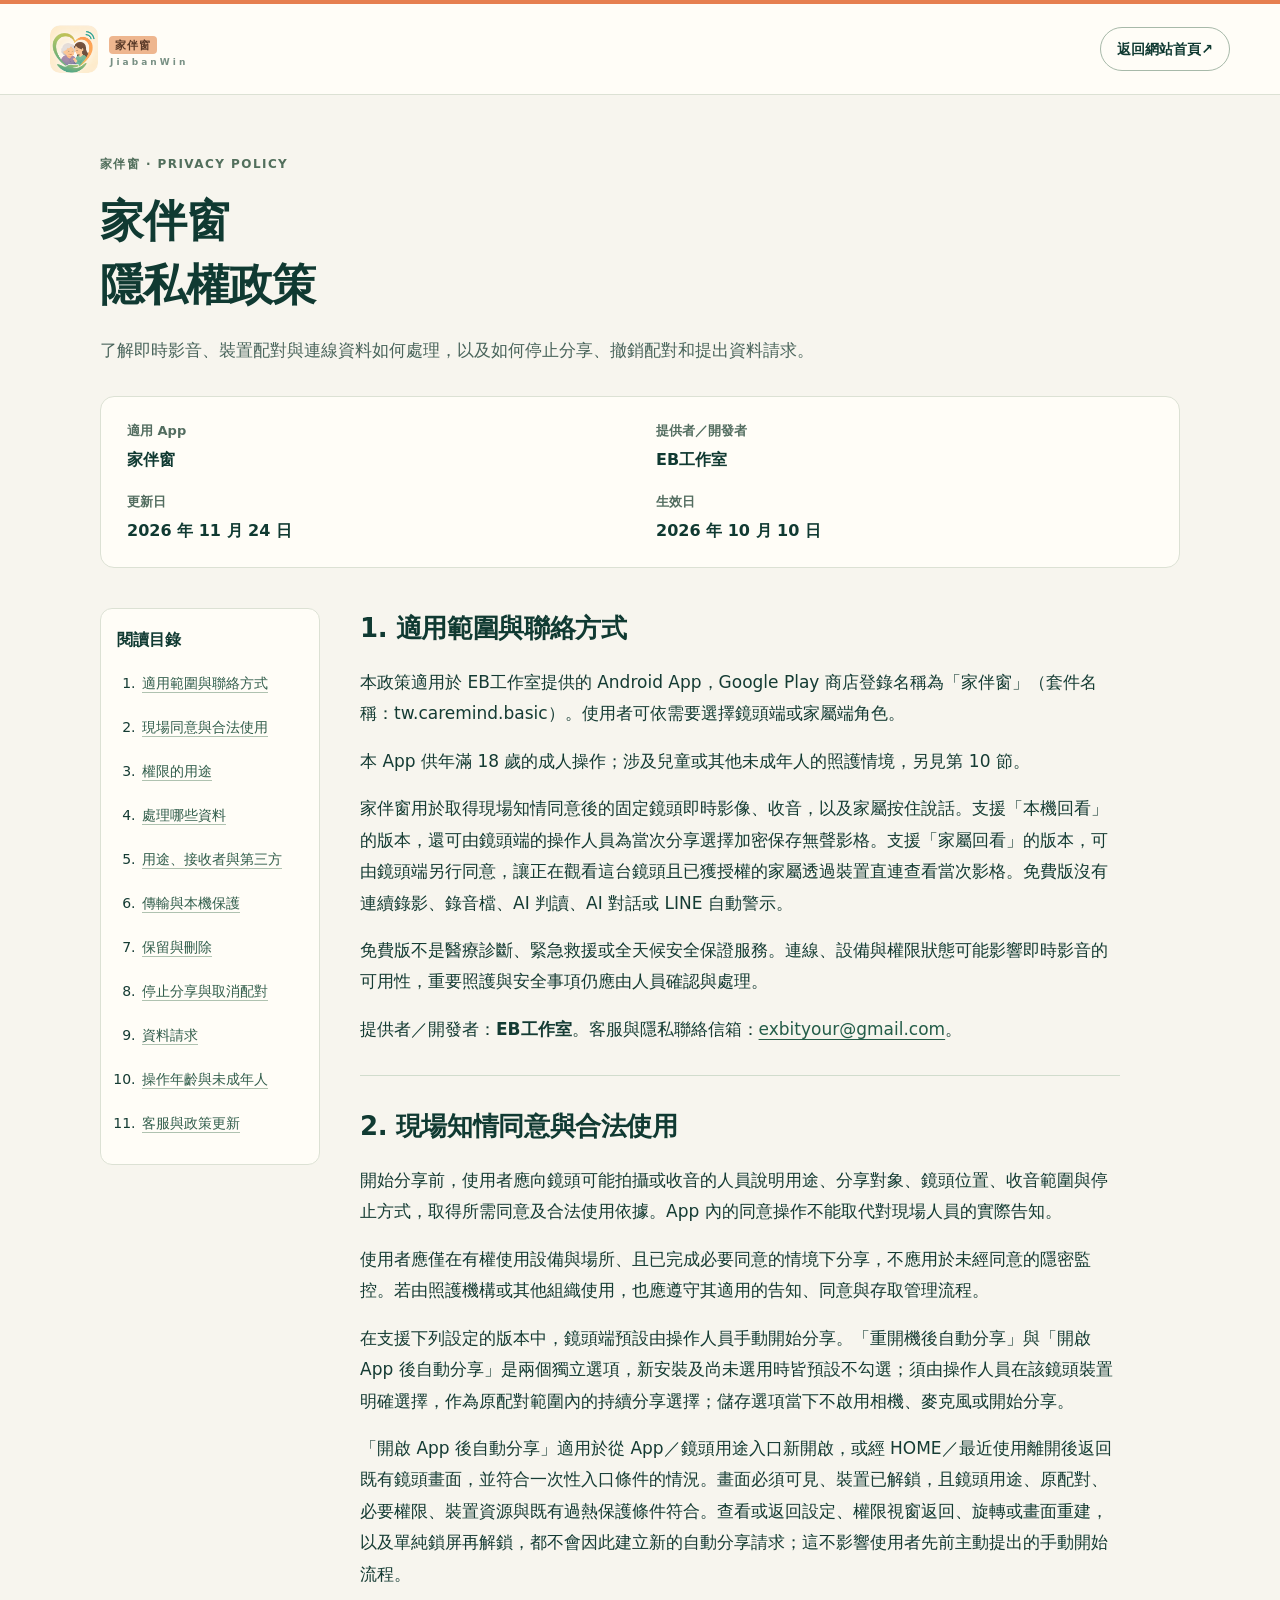
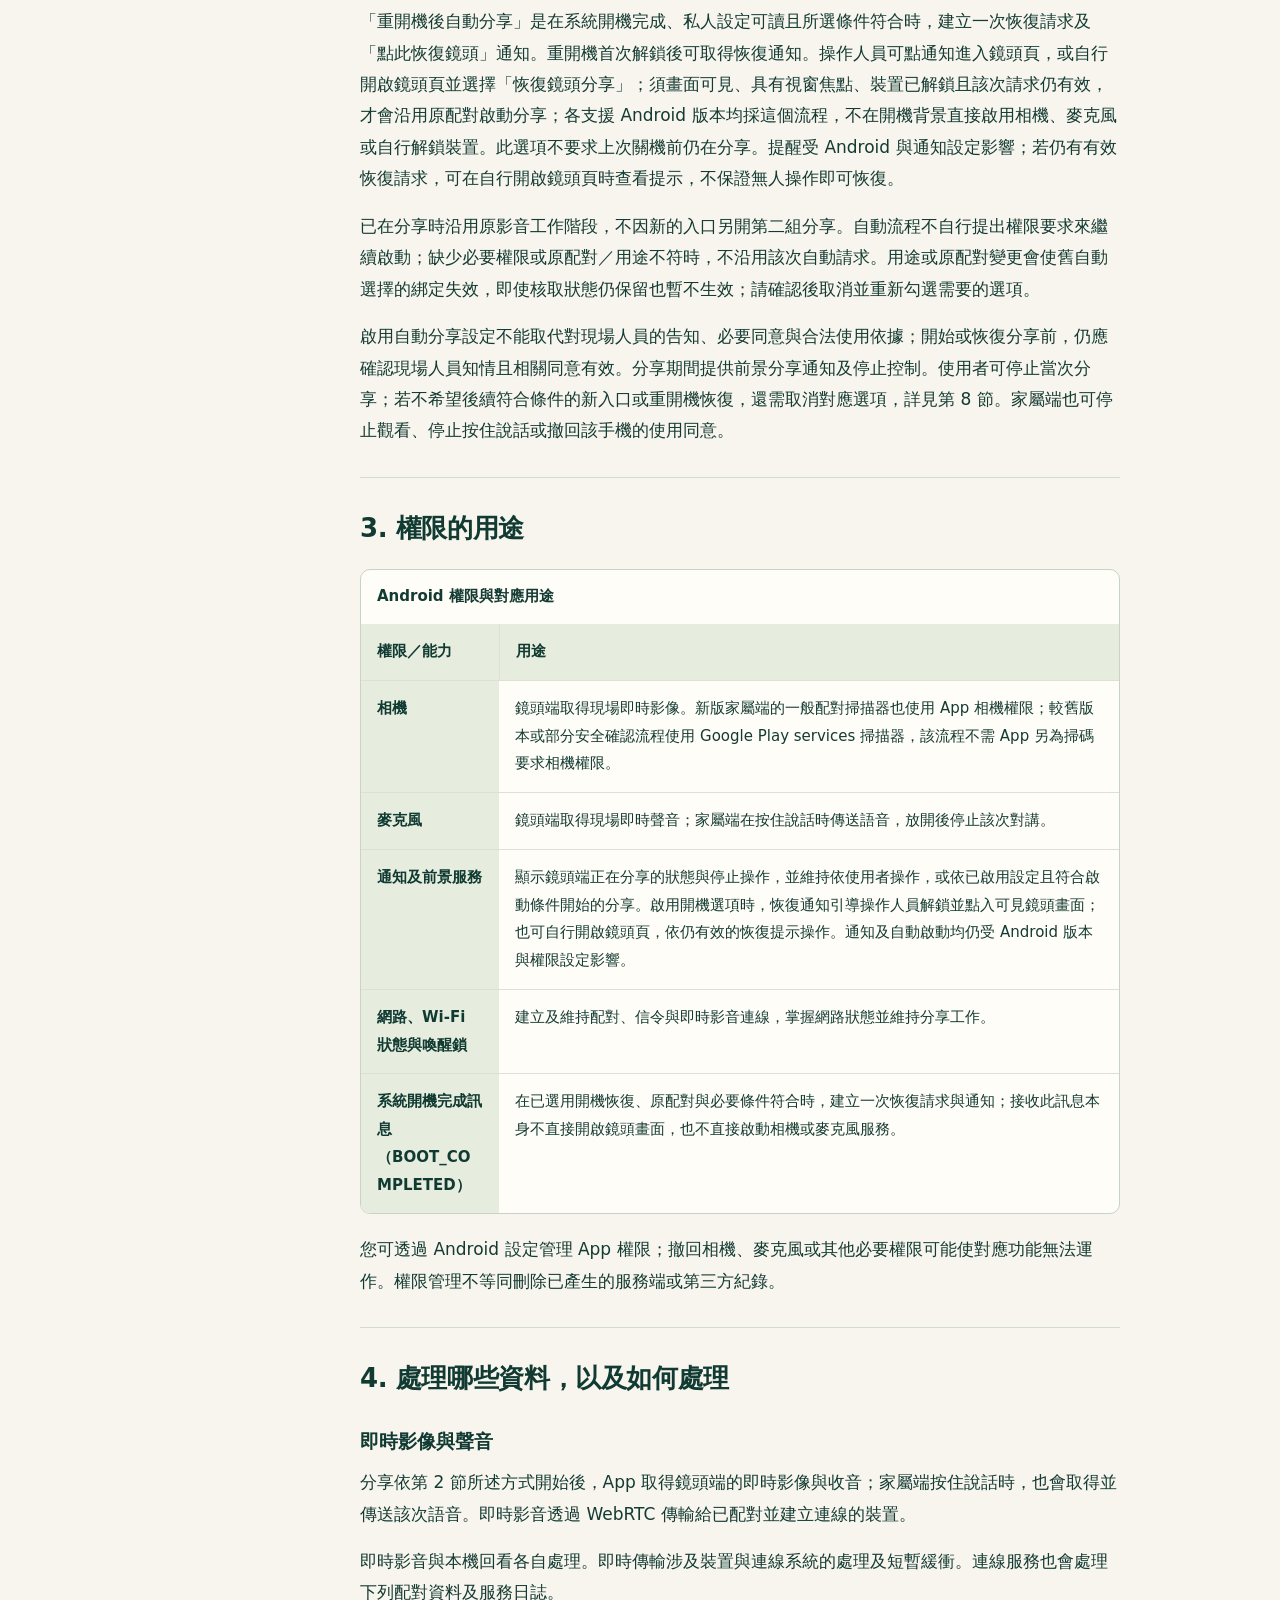
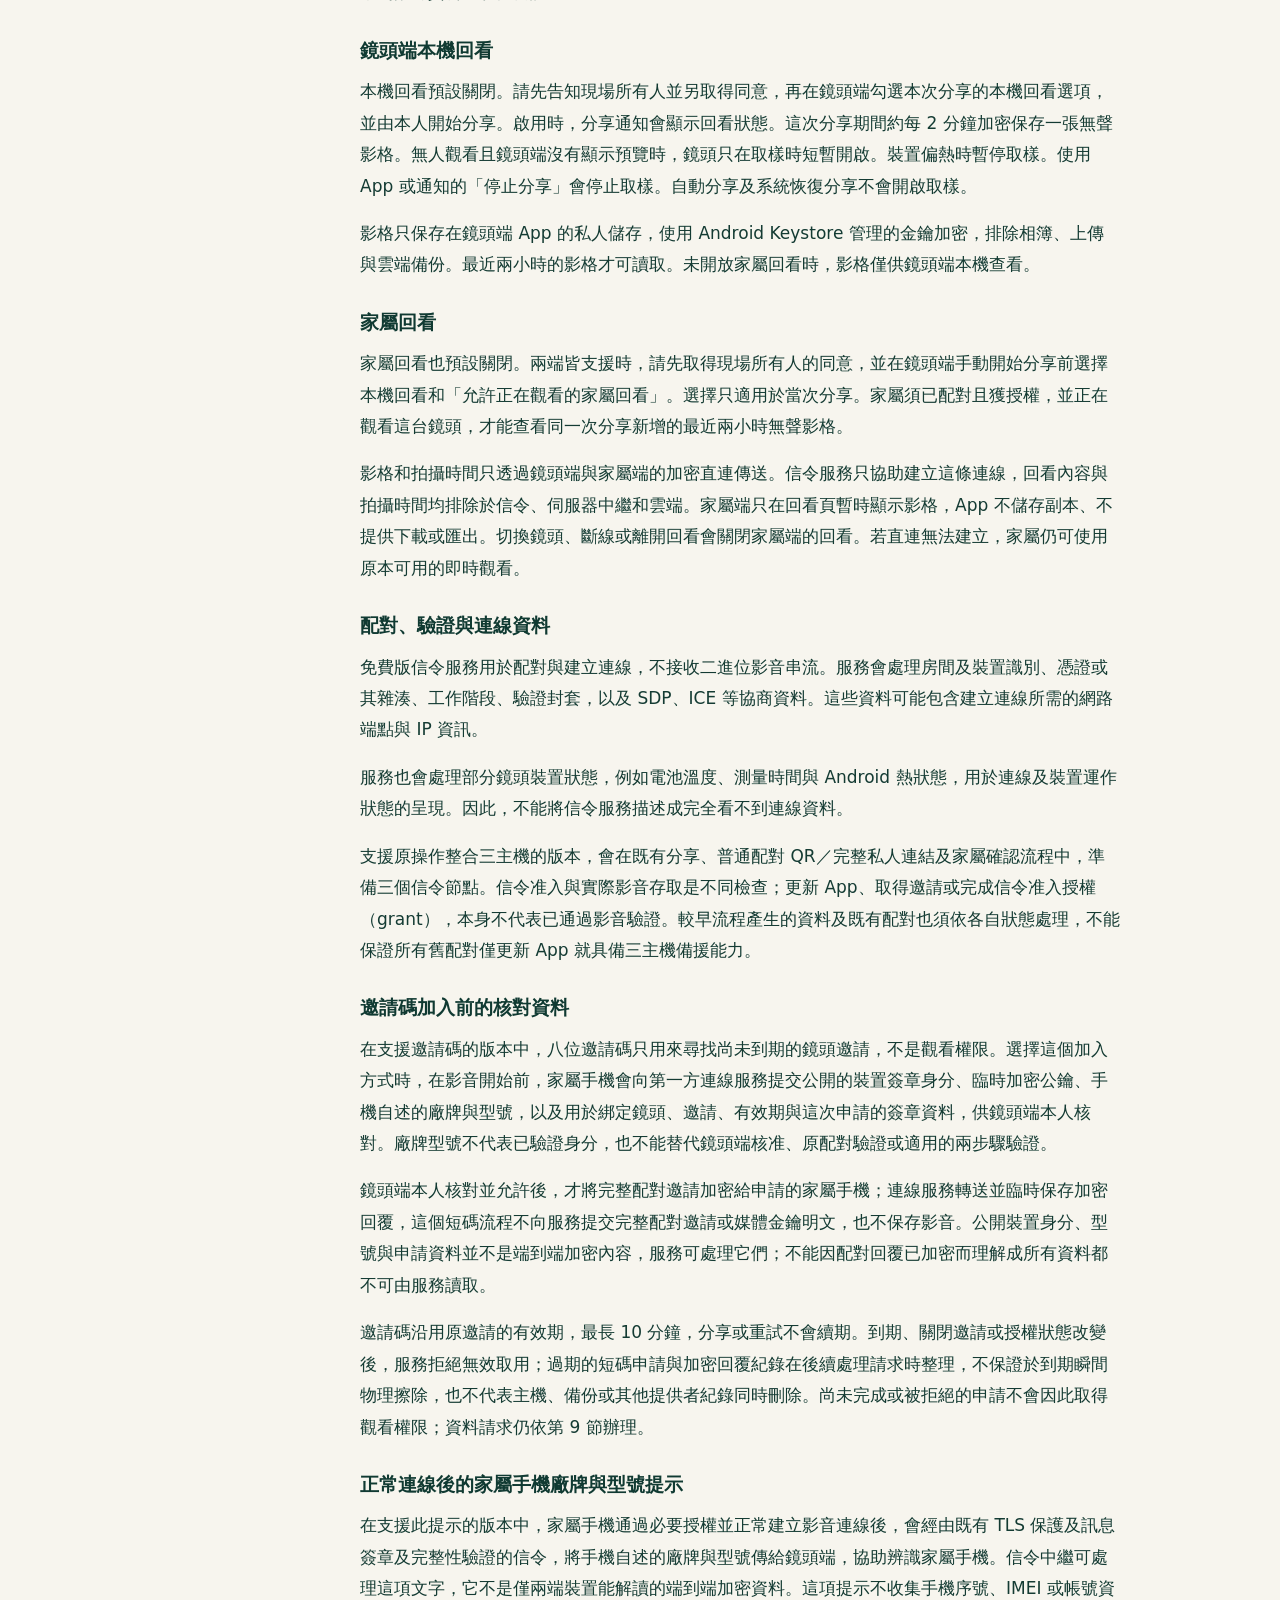
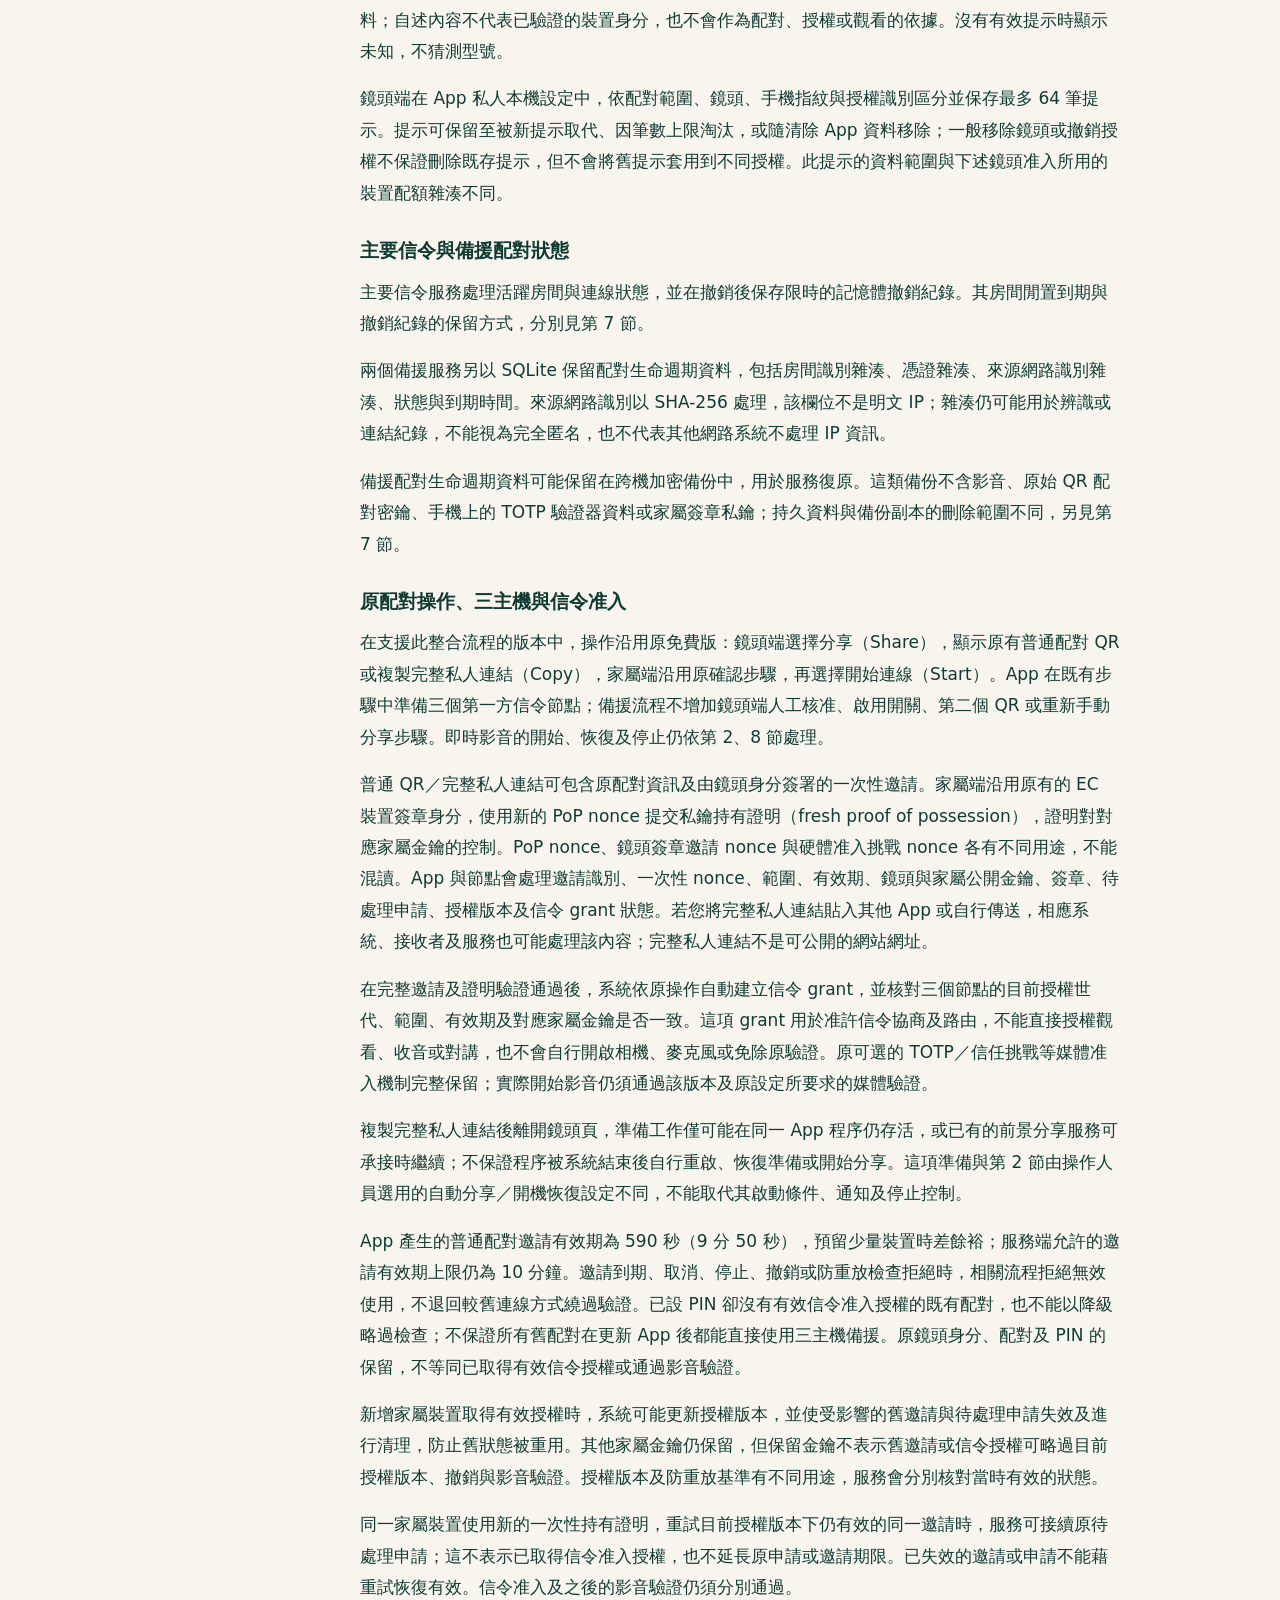
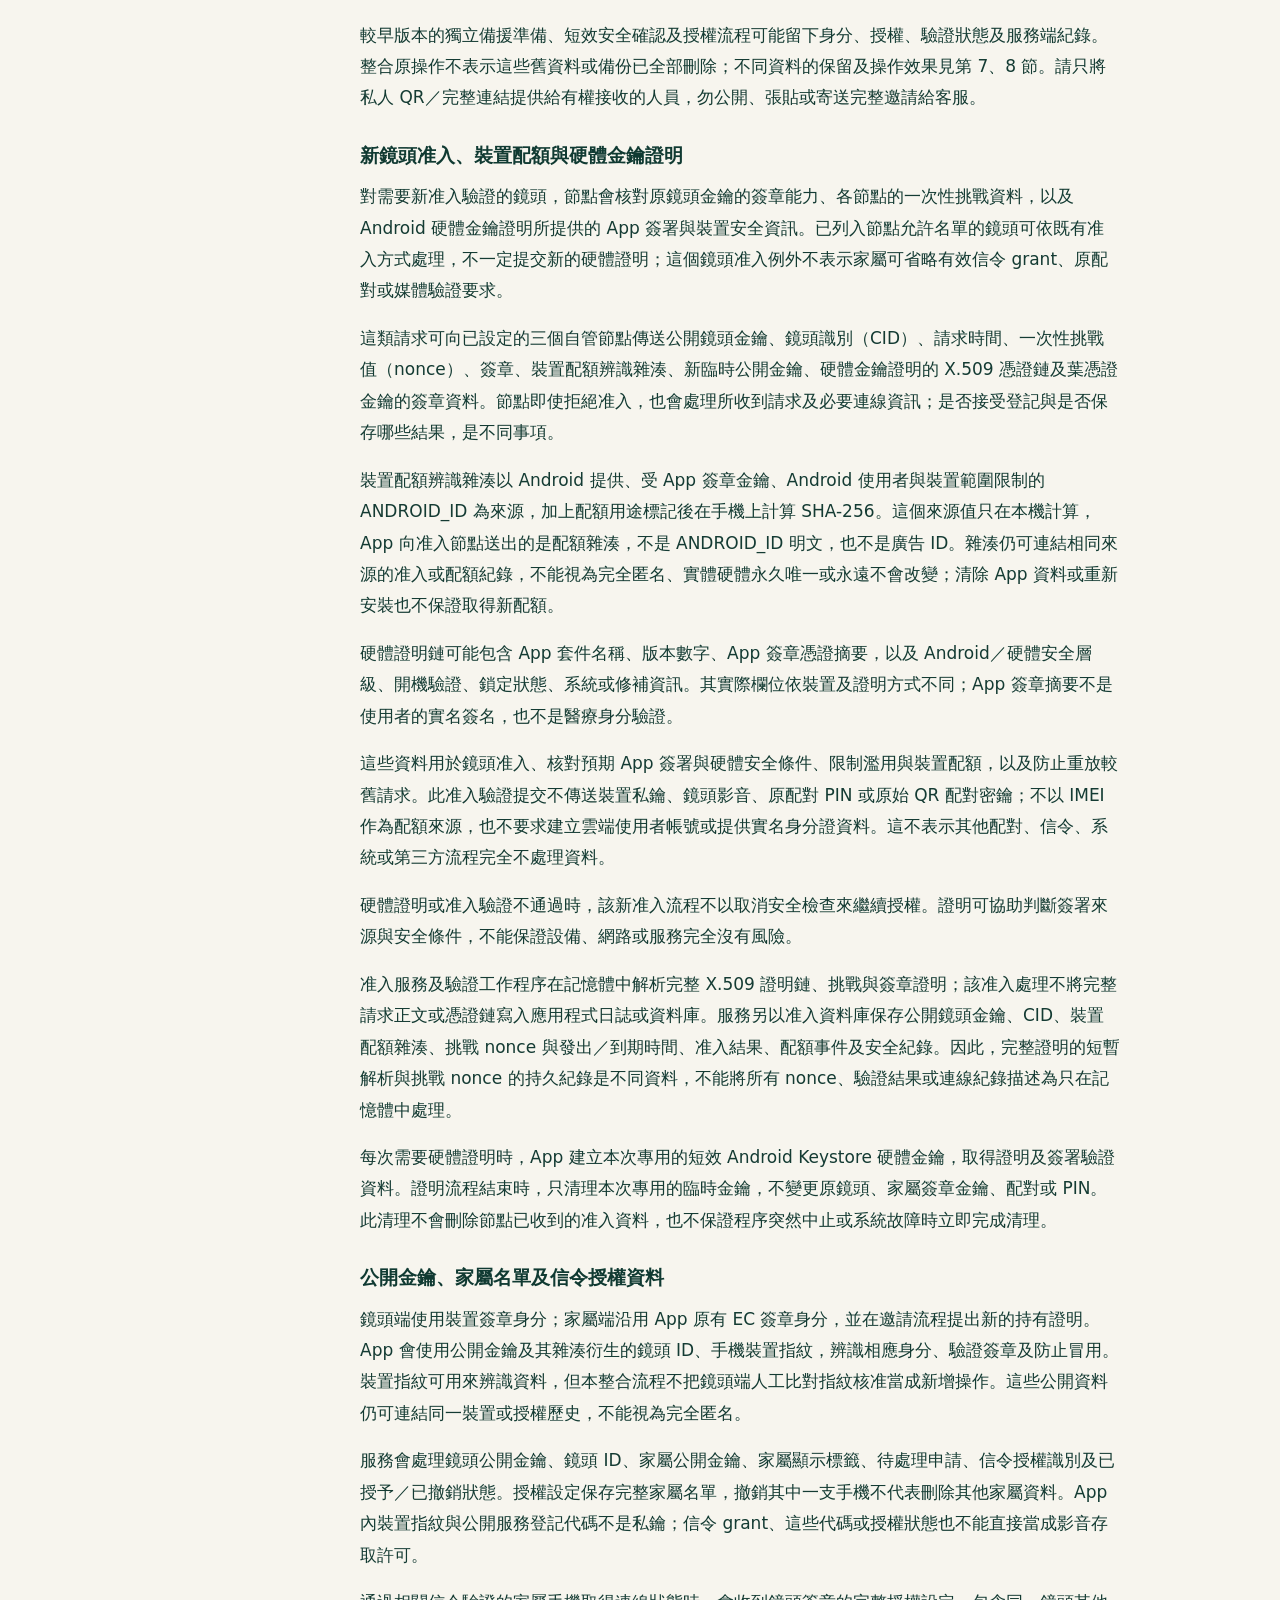
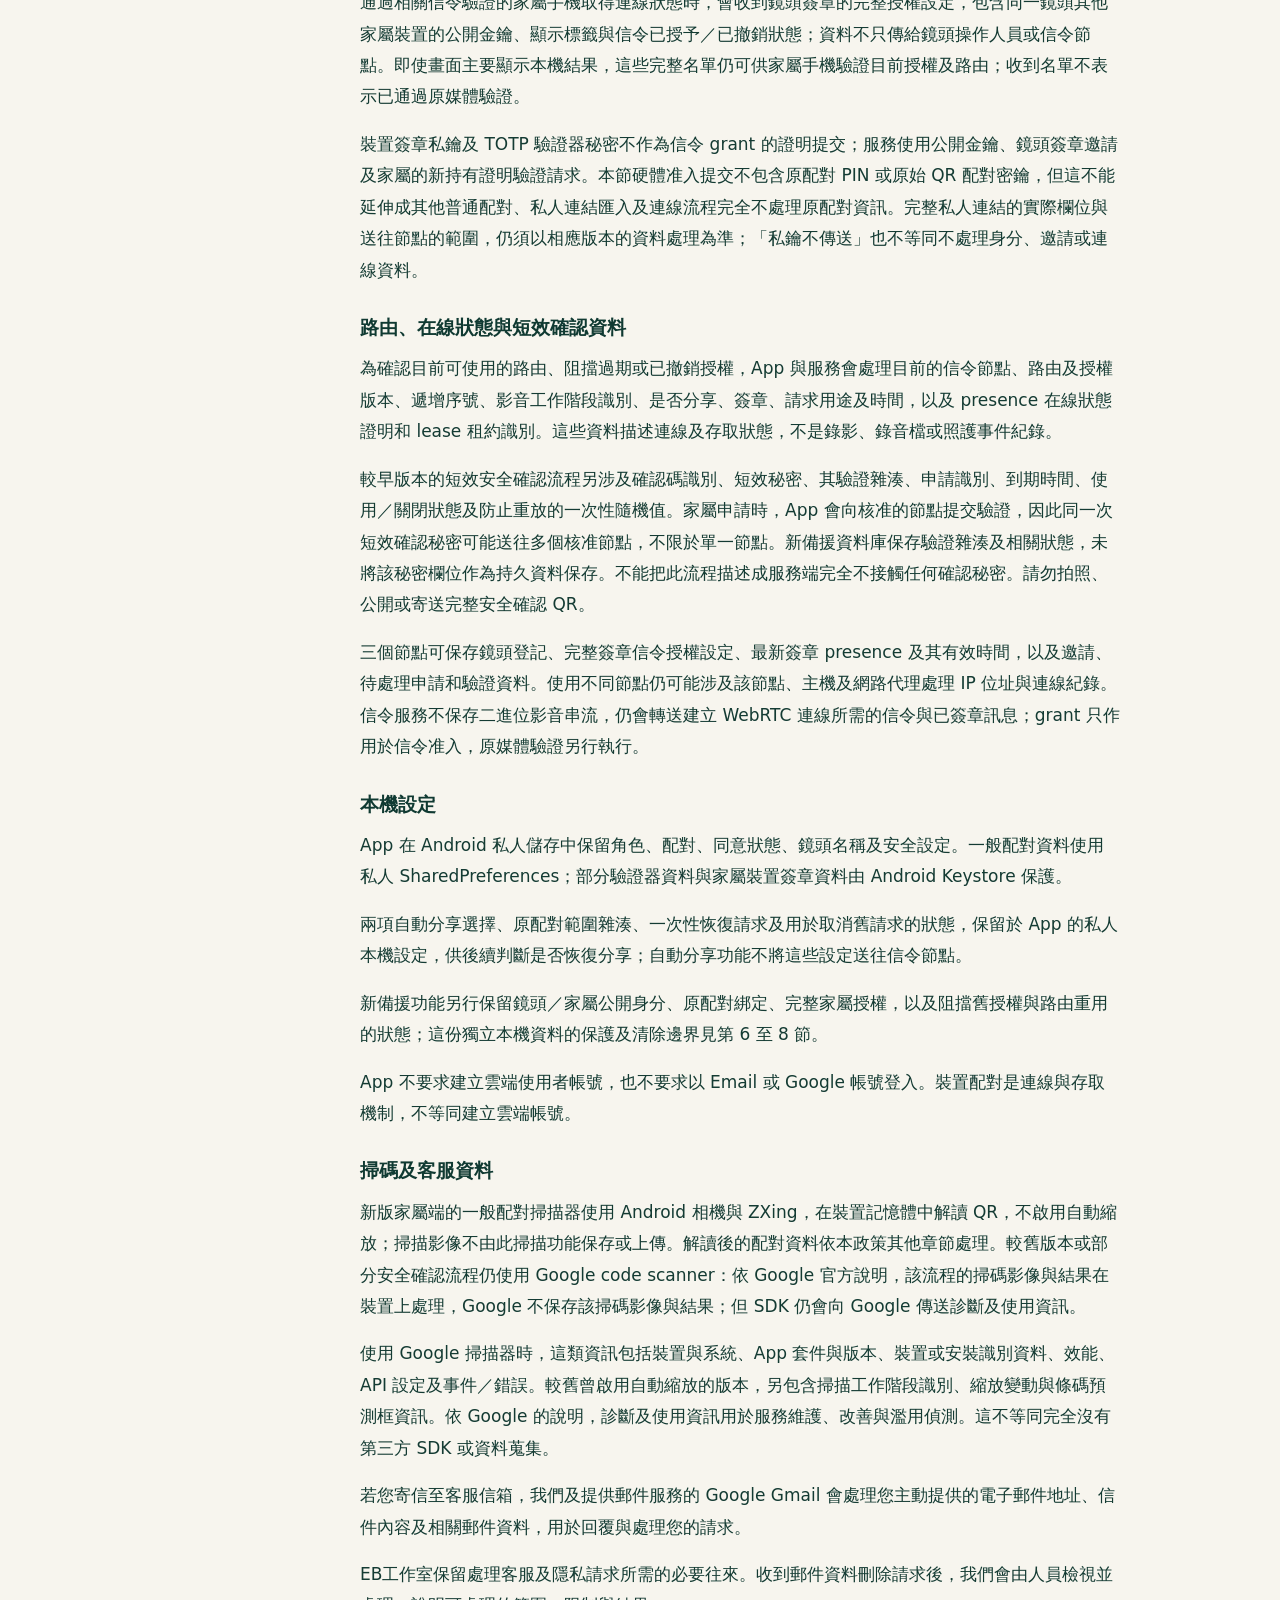
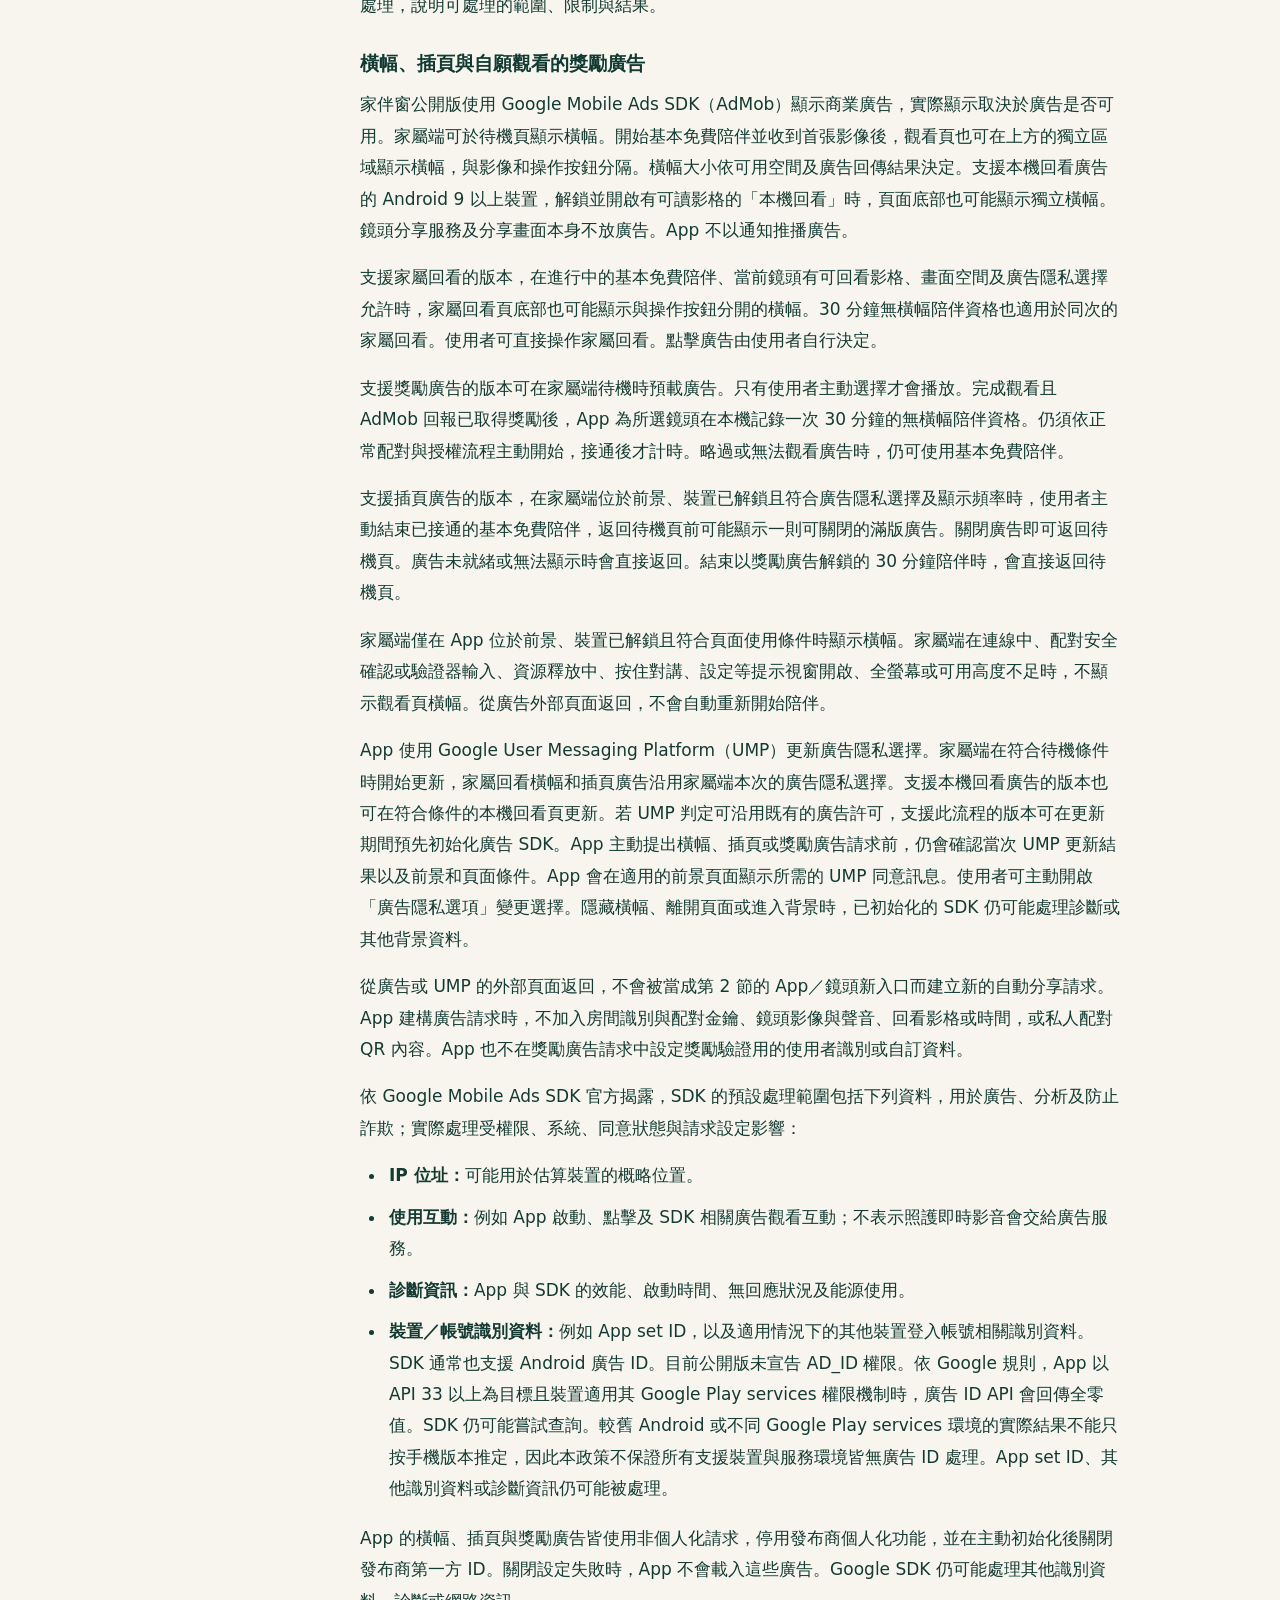
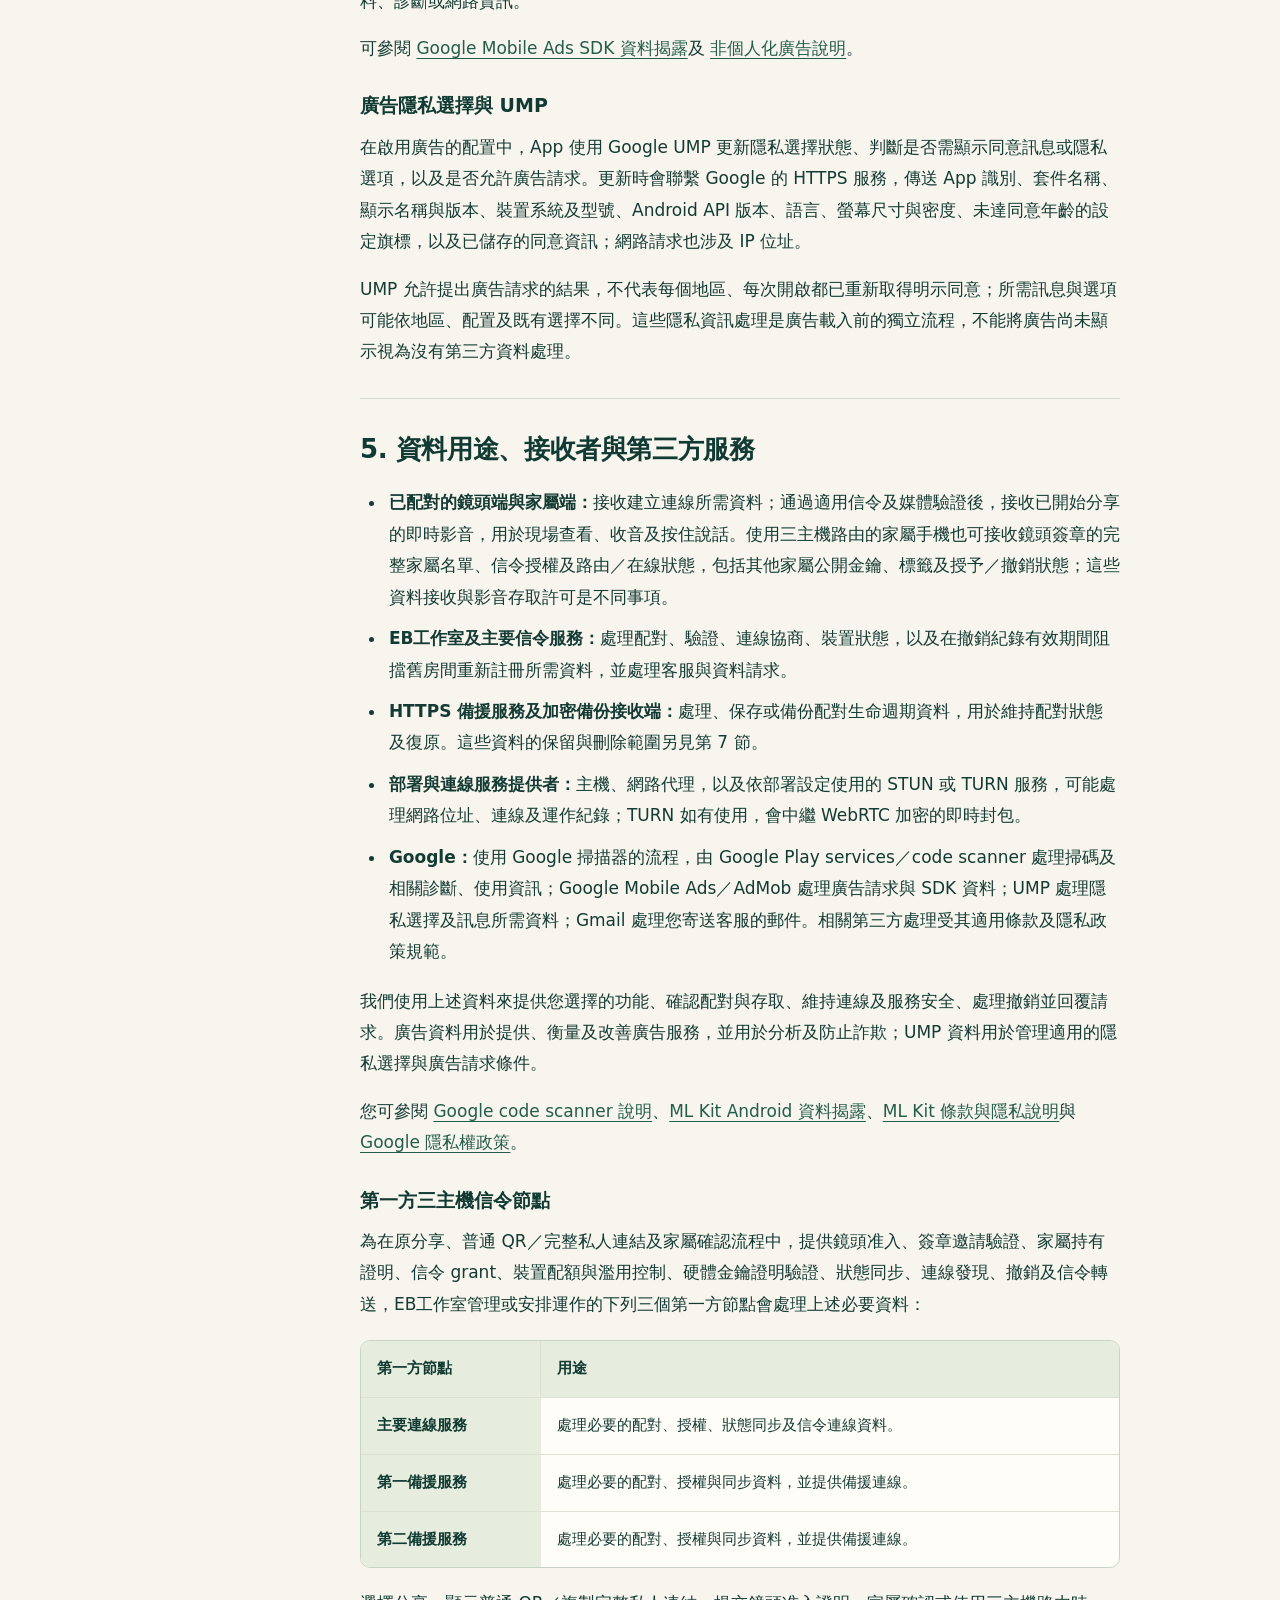
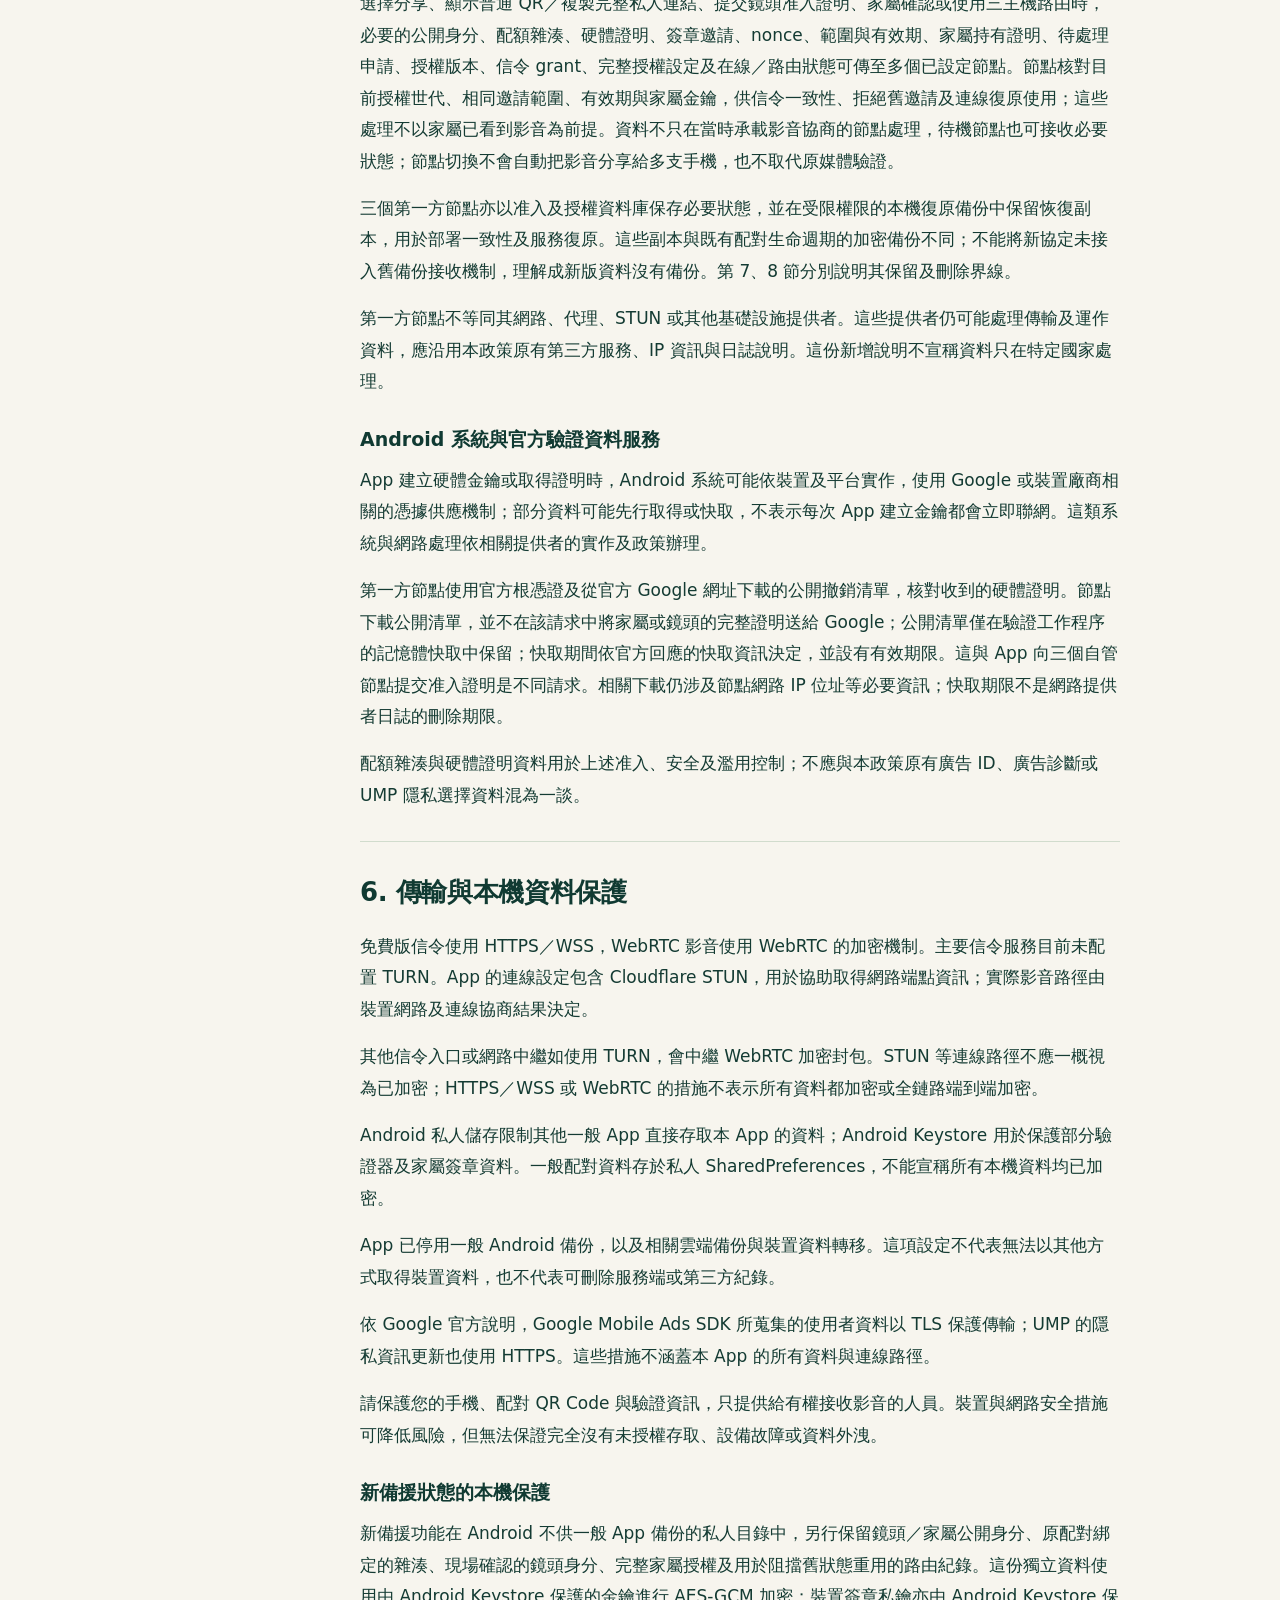
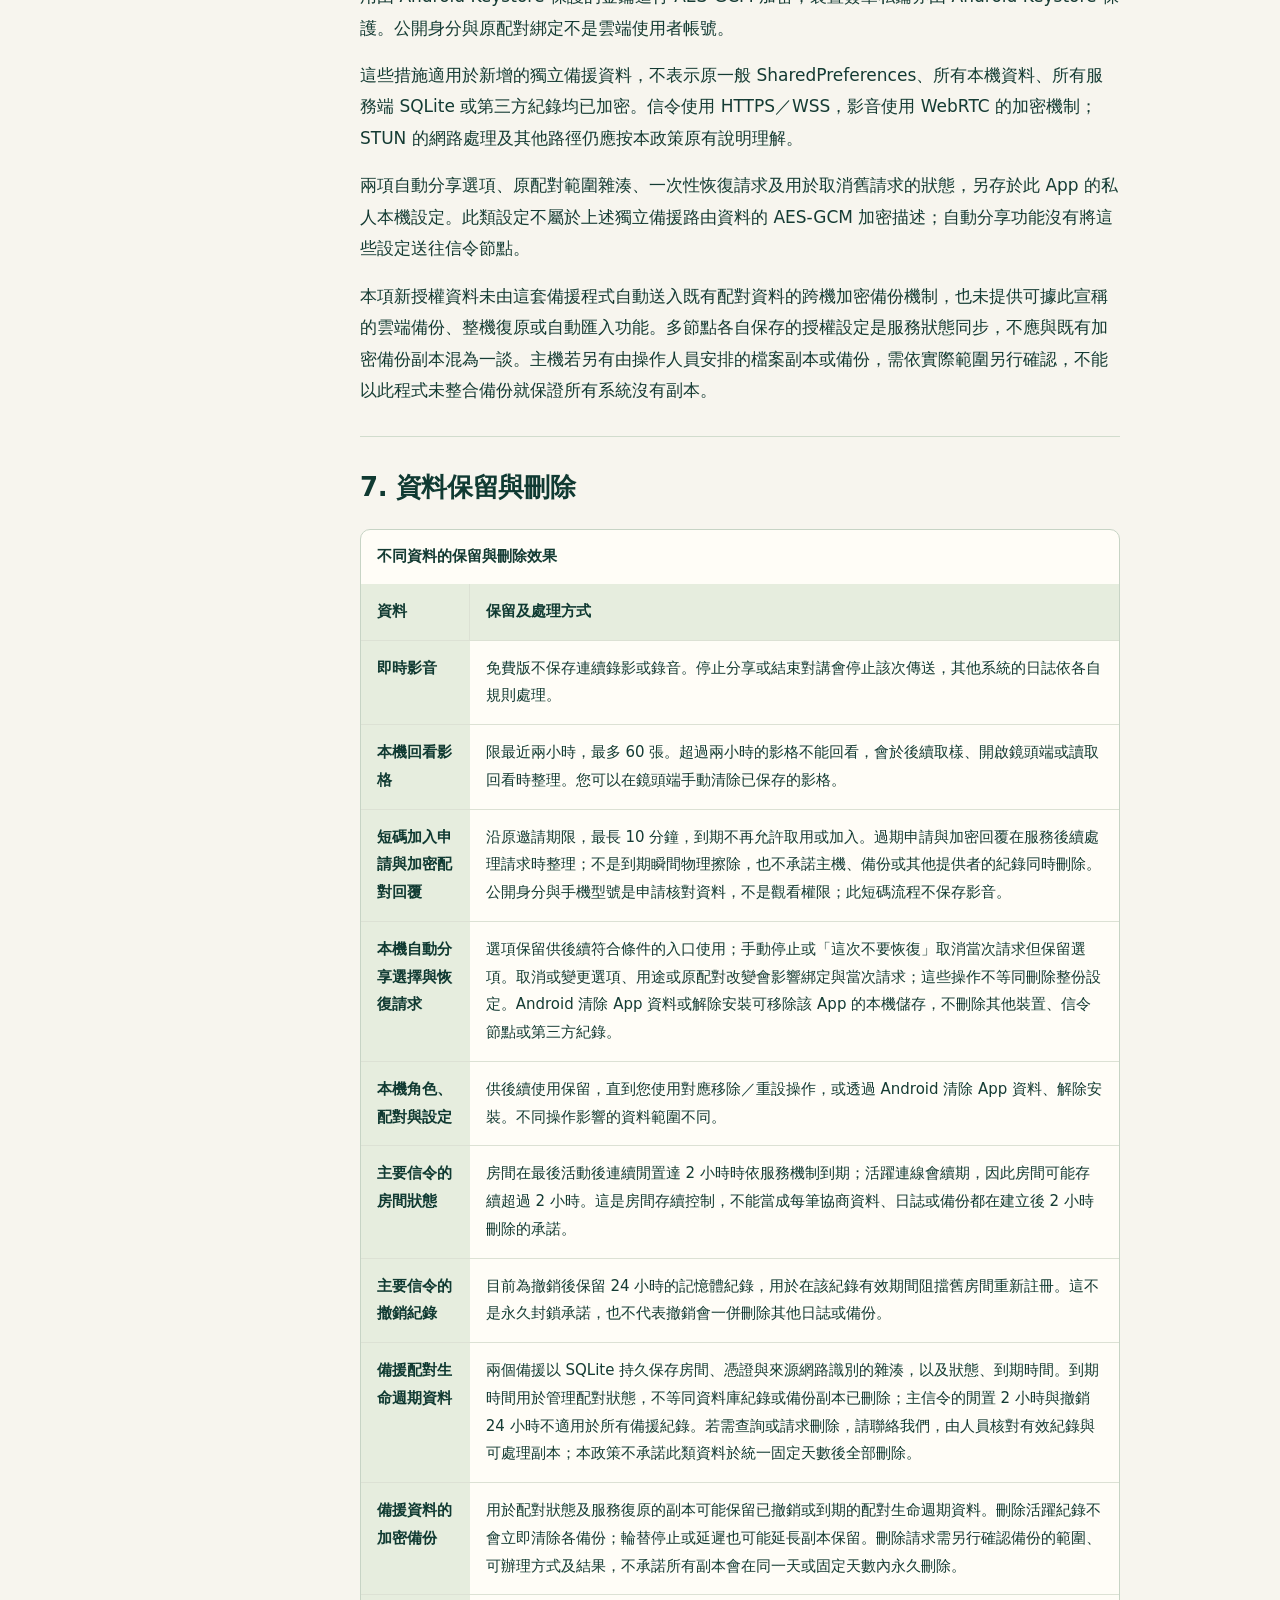
==== commit 1d5ac9a5: "Disclose post-view family interstitial ads" ====
--- a/free/privacy/index.html
+++ b/free/privacy/index.html
@@ -34,7 +34,7 @@
         <dl>
           <div><dt>適用 App</dt><dd>家伴窗</dd></div>
           <div><dt>提供者／開發者</dt><dd>EB工作室</dd></div>
-          <div><dt>更新日</dt><dd><time datetime="2026-11-23">2026 年 11 月 23 日</time></dd></div>
+          <div><dt>更新日</dt><dd><time datetime="2026-11-24">2026 年 11 月 24 日</time></dd></div>
           <div><dt>生效日</dt><dd><time datetime="2026-10-10">2026 年 10 月 10 日</time></dd></div>
         </dl>
       </div>
@@ -154,12 +154,13 @@
             <p>使用 Google 掃描器時，這類資訊包括裝置與系統、App 套件與版本、裝置或安裝識別資料、效能、API 設定及事件／錯誤。較舊曾啟用自動縮放的版本，另包含掃描工作階段識別、縮放變動與條碼預測框資訊。依 Google 的說明，診斷及使用資訊用於服務維護、改善與濫用偵測。這不等同完全沒有第三方 SDK 或資料蒐集。</p>
             <p>若您寄信至客服信箱，我們及提供郵件服務的 Google Gmail 會處理您主動提供的電子郵件地址、信件內容及相關郵件資料，用於回覆與處理您的請求。</p>
             <p>EB工作室保留處理客服及隱私請求所需的必要往來。收到郵件資料刪除請求後，我們會由人員檢視並處理，說明可處理的範圍、限制與結果。</p>
-            <h3 id="test-ads">廣告與自願觀看的獎勵廣告</h3>
+            <h3 id="test-ads">橫幅、插頁與自願觀看的獎勵廣告</h3>
             <p>家伴窗公開版使用 Google Mobile Ads SDK（AdMob）顯示商業廣告，實際顯示取決於廣告是否可用。家屬端可於待機頁顯示橫幅。開始基本免費陪伴並收到首張影像後，觀看頁也可在上方的獨立區域顯示橫幅，與影像和操作按鈕分隔。橫幅大小依可用空間及廣告回傳結果決定。支援本機回看廣告的 Android 9 以上裝置，解鎖並開啟有可讀影格的「本機回看」時，頁面底部也可能顯示獨立橫幅。鏡頭分享服務及分享畫面本身不放廣告。App 不以通知推播廣告。</p>
             <p>支援家屬回看的版本，在進行中的基本免費陪伴、當前鏡頭有可回看影格、畫面空間及廣告隱私選擇允許時，家屬回看頁底部也可能顯示與操作按鈕分開的橫幅。30 分鐘無橫幅陪伴資格也適用於同次的家屬回看。使用者可直接操作家屬回看。點擊廣告由使用者自行決定。</p>
             <p>支援獎勵廣告的版本可在家屬端待機時預載廣告。只有使用者主動選擇才會播放。完成觀看且 AdMob 回報已取得獎勵後，App 為所選鏡頭在本機記錄一次 30 分鐘的無橫幅陪伴資格。仍須依正常配對與授權流程主動開始，接通後才計時。略過或無法觀看廣告時，仍可使用基本免費陪伴。</p>
+            <p>支援插頁廣告的版本，在家屬端位於前景、裝置已解鎖且符合廣告隱私選擇及顯示頻率時，使用者主動結束已接通的基本免費陪伴，返回待機頁前可能顯示一則可關閉的滿版廣告。關閉廣告即可返回待機頁。廣告未就緒或無法顯示時會直接返回。結束以獎勵廣告解鎖的 30 分鐘陪伴時，會直接返回待機頁。</p>
             <p>家屬端僅在 App 位於前景、裝置已解鎖且符合頁面使用條件時顯示橫幅。家屬端在連線中、配對安全確認或驗證器輸入、資源釋放中、按住對講、設定等提示視窗開啟、全螢幕或可用高度不足時，不顯示觀看頁橫幅。從廣告外部頁面返回，不會自動重新開始陪伴。</p>
-            <p>App 使用 Google User Messaging Platform（UMP）更新廣告隱私選擇。家屬端在符合待機條件時開始更新，家屬回看橫幅沿用家屬端本次的廣告隱私選擇。支援本機回看廣告的版本也可在符合條件的本機回看頁更新。若 UMP 判定可沿用既有的廣告許可，支援此流程的版本可在更新期間預先初始化廣告 SDK。App 主動提出橫幅或獎勵廣告請求前，仍會確認當次 UMP 更新結果以及前景和頁面條件。App 會在適用的前景頁面顯示所需的 UMP 同意訊息。使用者可主動開啟「廣告隱私選項」變更選擇。隱藏橫幅、離開頁面或進入背景時，已初始化的 SDK 仍可能處理診斷或其他背景資料。</p>
+            <p>App 使用 Google User Messaging Platform（UMP）更新廣告隱私選擇。家屬端在符合待機條件時開始更新，家屬回看橫幅和插頁廣告沿用家屬端本次的廣告隱私選擇。支援本機回看廣告的版本也可在符合條件的本機回看頁更新。若 UMP 判定可沿用既有的廣告許可，支援此流程的版本可在更新期間預先初始化廣告 SDK。App 主動提出橫幅、插頁或獎勵廣告請求前，仍會確認當次 UMP 更新結果以及前景和頁面條件。App 會在適用的前景頁面顯示所需的 UMP 同意訊息。使用者可主動開啟「廣告隱私選項」變更選擇。隱藏橫幅、離開頁面或進入背景時，已初始化的 SDK 仍可能處理診斷或其他背景資料。</p>
             <p>從廣告或 UMP 的外部頁面返回，不會被當成第 2 節的 App／鏡頭新入口而建立新的自動分享請求。App 建構廣告請求時，不加入房間識別與配對金鑰、鏡頭影像與聲音、回看影格或時間，或私人配對 QR 內容。App 也不在獎勵廣告請求中設定獎勵驗證用的使用者識別或自訂資料。</p>
             <p>依 Google Mobile Ads SDK 官方揭露，SDK 的預設處理範圍包括下列資料，用於廣告、分析及防止詐欺；實際處理受權限、系統、同意狀態與請求設定影響：</p>
             <ul>
@@ -168,7 +169,7 @@
               <li><strong>診斷資訊：</strong>App 與 SDK 的效能、啟動時間、無回應狀況及能源使用。</li>
               <li><strong>裝置／帳號識別資料：</strong>例如 App set ID，以及適用情況下的其他裝置登入帳號相關識別資料。SDK 通常也支援 Android 廣告 ID。目前公開版未宣告 AD_ID 權限。依 Google 規則，App 以 API 33 以上為目標且裝置適用其 Google Play services 權限機制時，廣告 ID API 會回傳全零值。SDK 仍可能嘗試查詢。較舊 Android 或不同 Google Play services 環境的實際結果不能只按手機版本推定，因此本政策不保證所有支援裝置與服務環境皆無廣告 ID 處理。App set ID、其他識別資料或診斷資訊仍可能被處理。</li>
             </ul>
-            <p>App 的橫幅與獎勵廣告皆使用非個人化請求，停用發布商個人化功能，並在主動初始化後關閉發布商第一方 ID。關閉設定失敗時，App 不會載入這些廣告。Google SDK 仍可能處理其他識別資料、診斷或網路資訊。</p>
+            <p>App 的橫幅、插頁與獎勵廣告皆使用非個人化請求，停用發布商個人化功能，並在主動初始化後關閉發布商第一方 ID。關閉設定失敗時，App 不會載入這些廣告。Google SDK 仍可能處理其他識別資料、診斷或網路資訊。</p>
             <p>可參閱 <a href="https://developers.google.com/admob/android/privacy/play-data-disclosure">Google Mobile Ads SDK 資料揭露</a>及 <a href="https://support.google.com/admob/answer/7676680?hl=zh-Hant">非個人化廣告說明</a>。</p>
             <h3 id="ad-consent">廣告隱私選擇與 UMP</h3>
             <p>在啟用廣告的配置中，App 使用 Google UMP 更新隱私選擇狀態、判斷是否需顯示同意訊息或隱私選項，以及是否允許廣告請求。更新時會聯繫 Google 的 HTTPS 服務，傳送 App 識別、套件名稱、顯示名稱與版本、裝置系統及型號、Android API 版本、語言、螢幕尺寸與密度、未達同意年齡的設定旗標，以及已儲存的同意資訊；網路請求也涉及 IP 位址。</p>
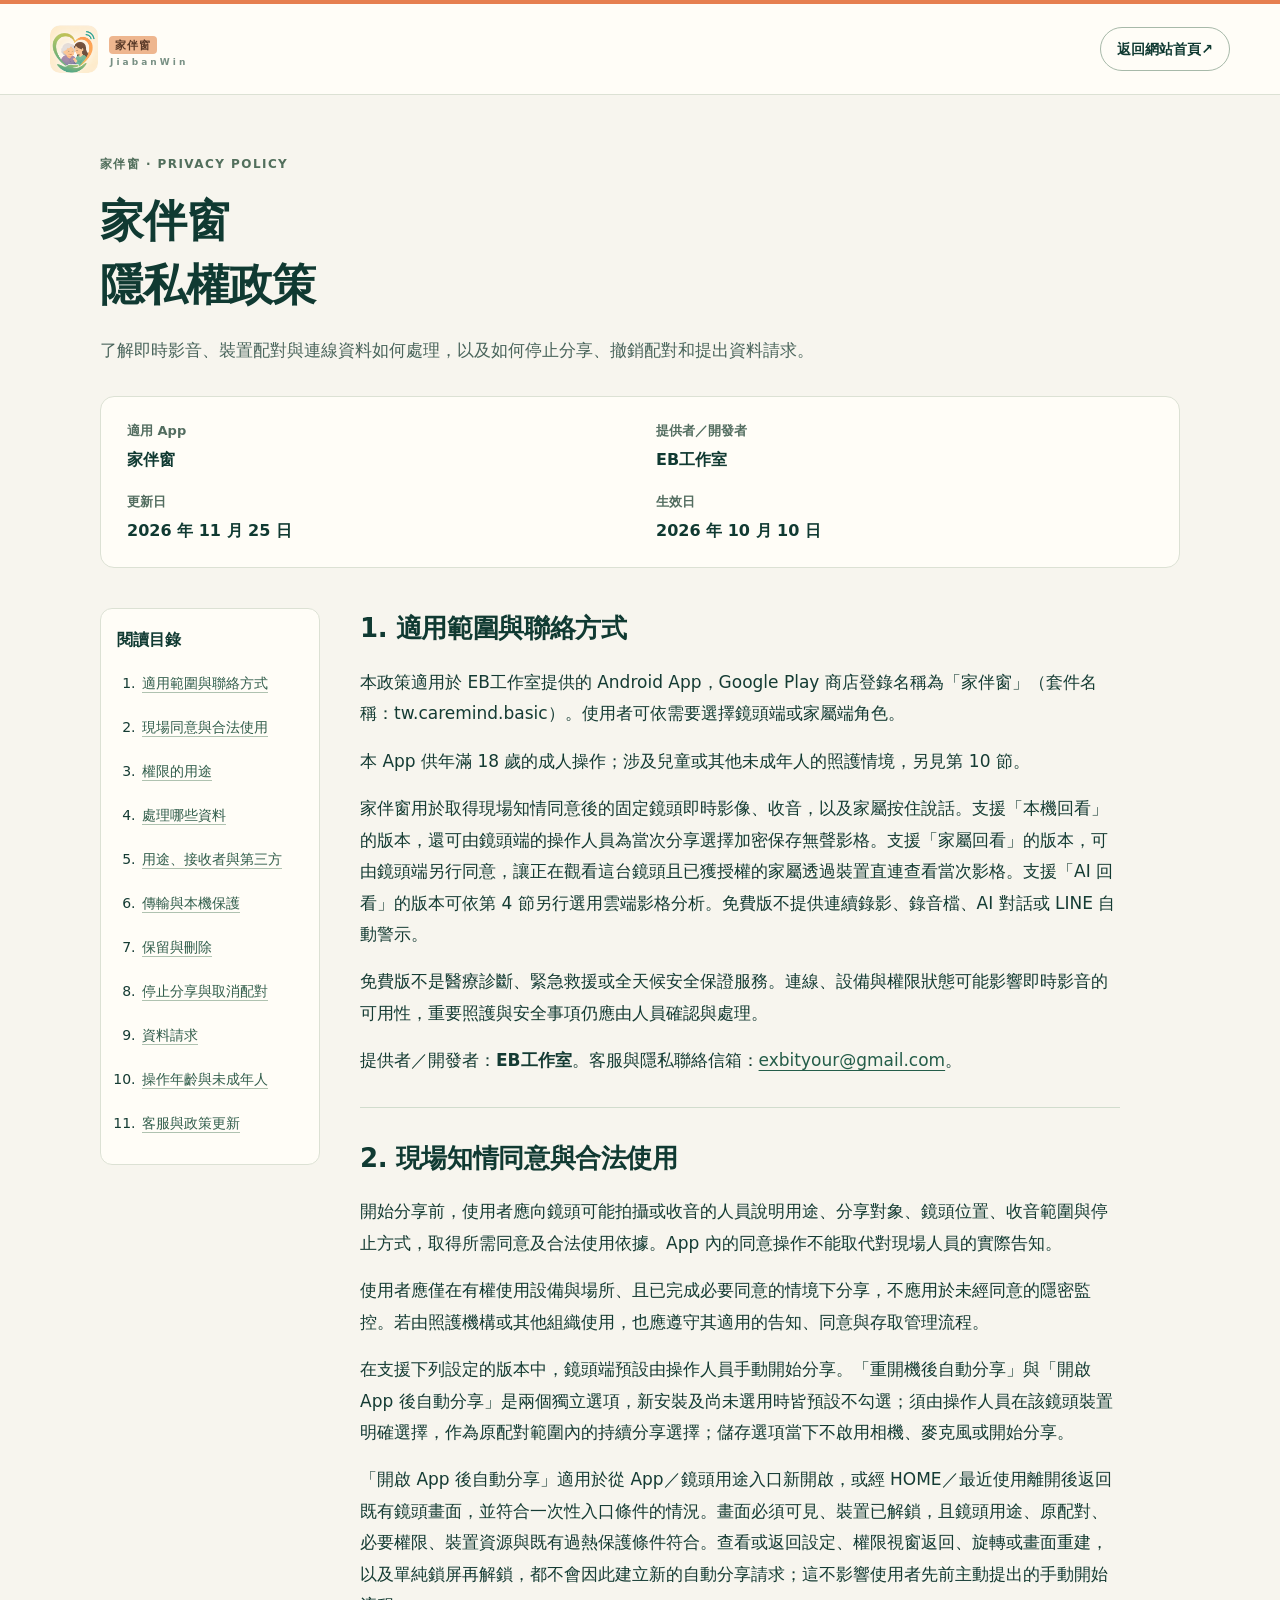
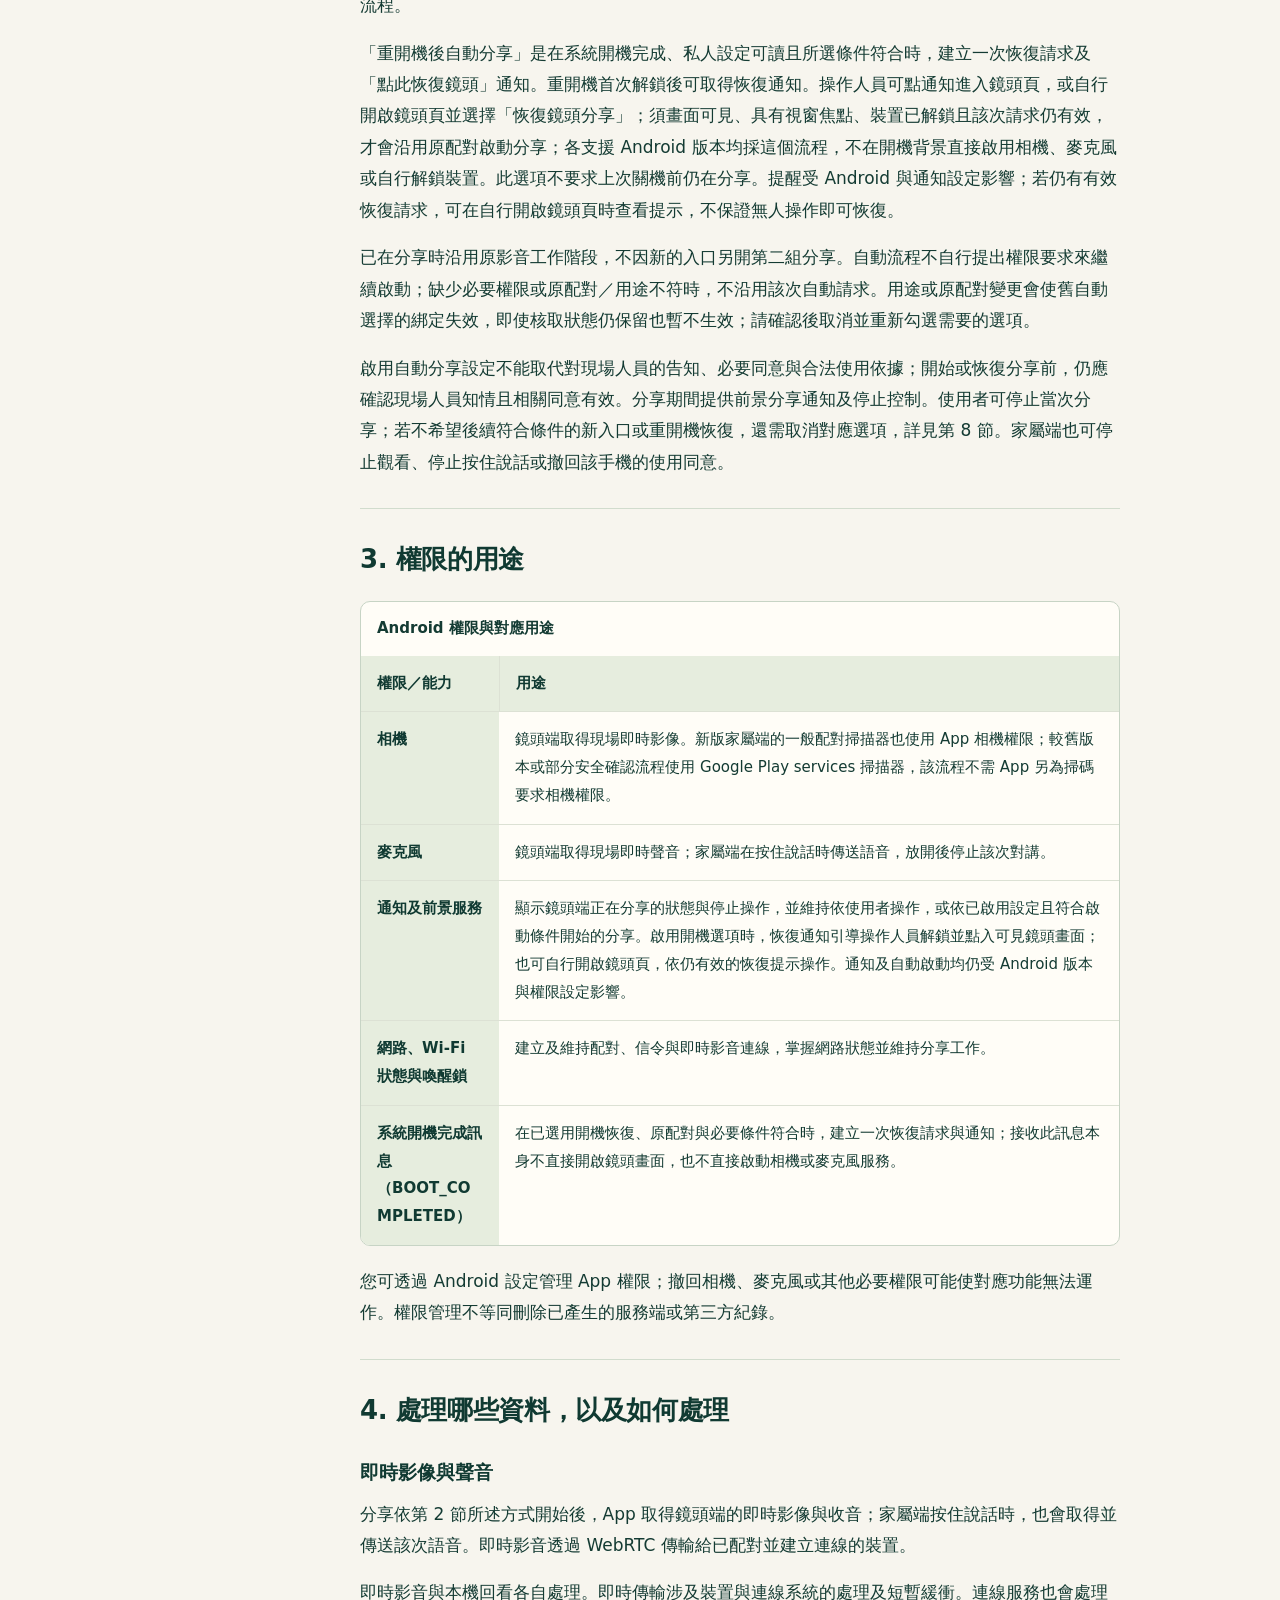
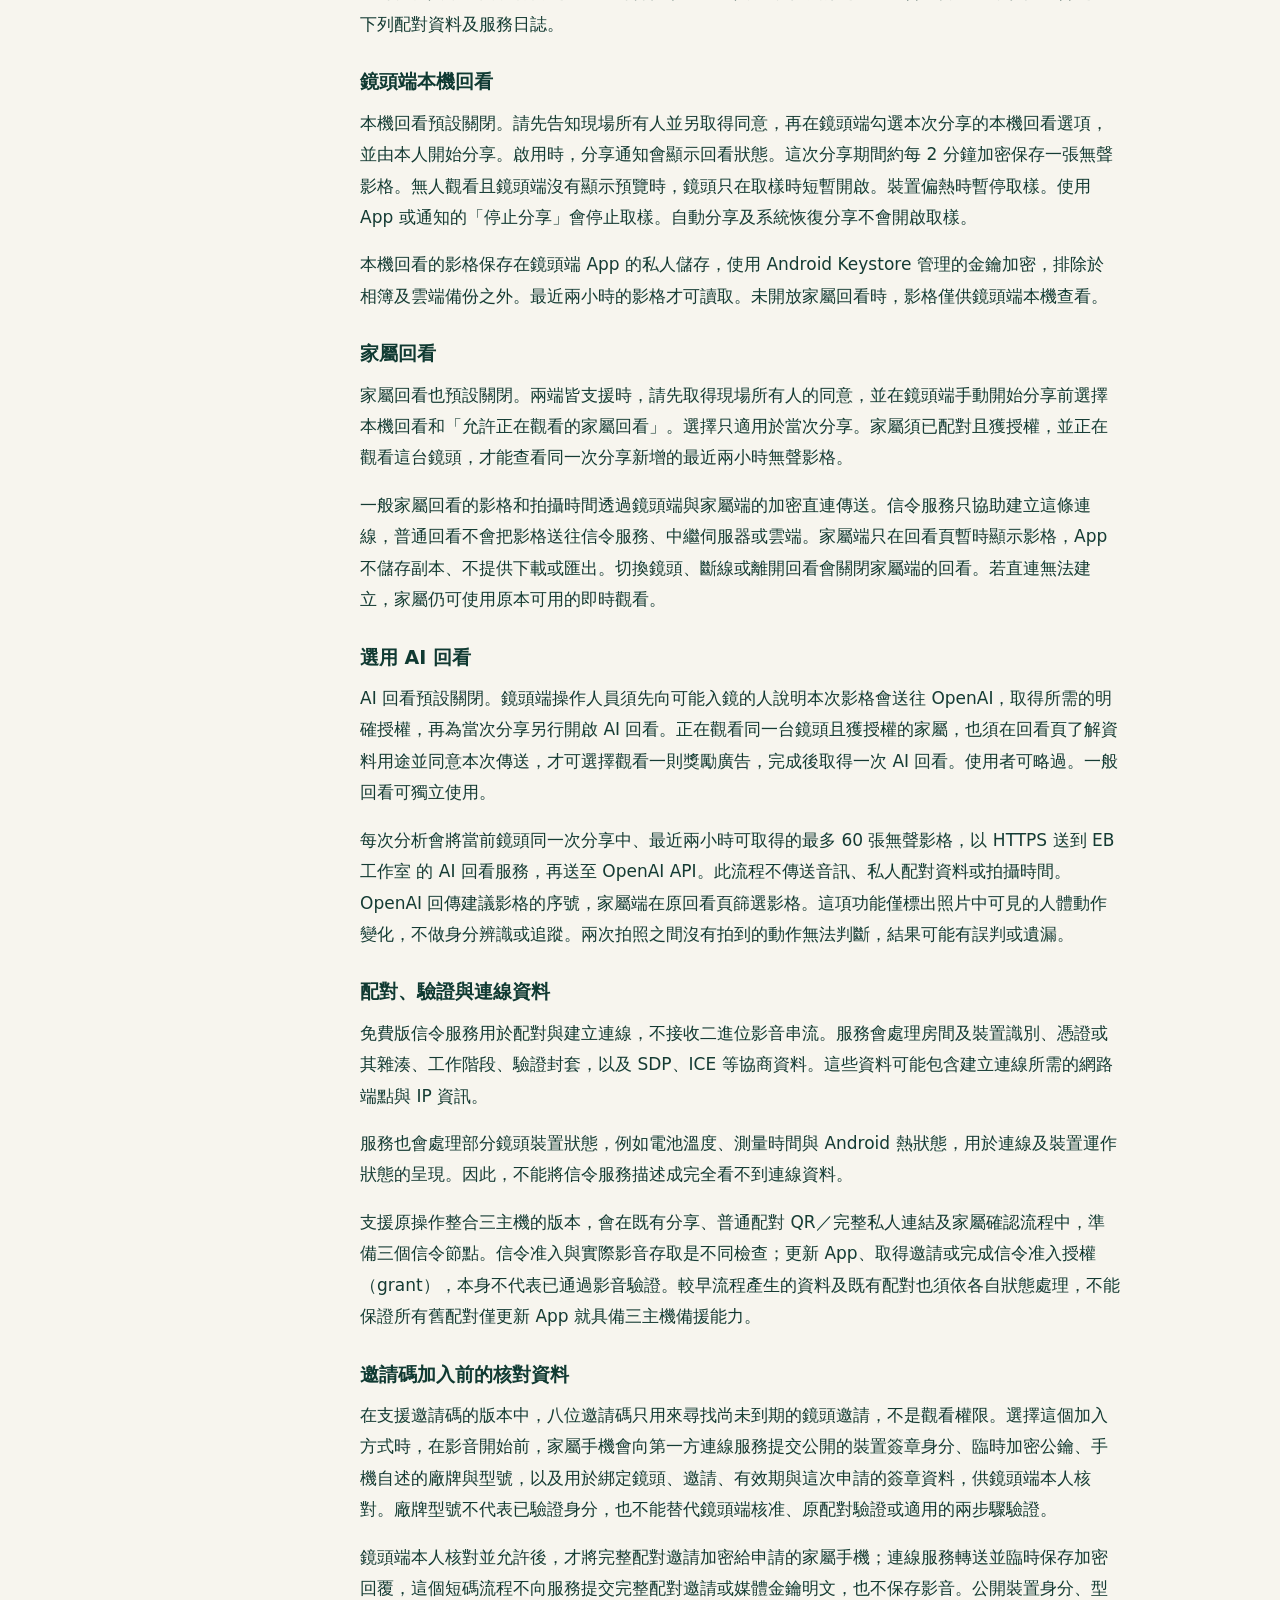
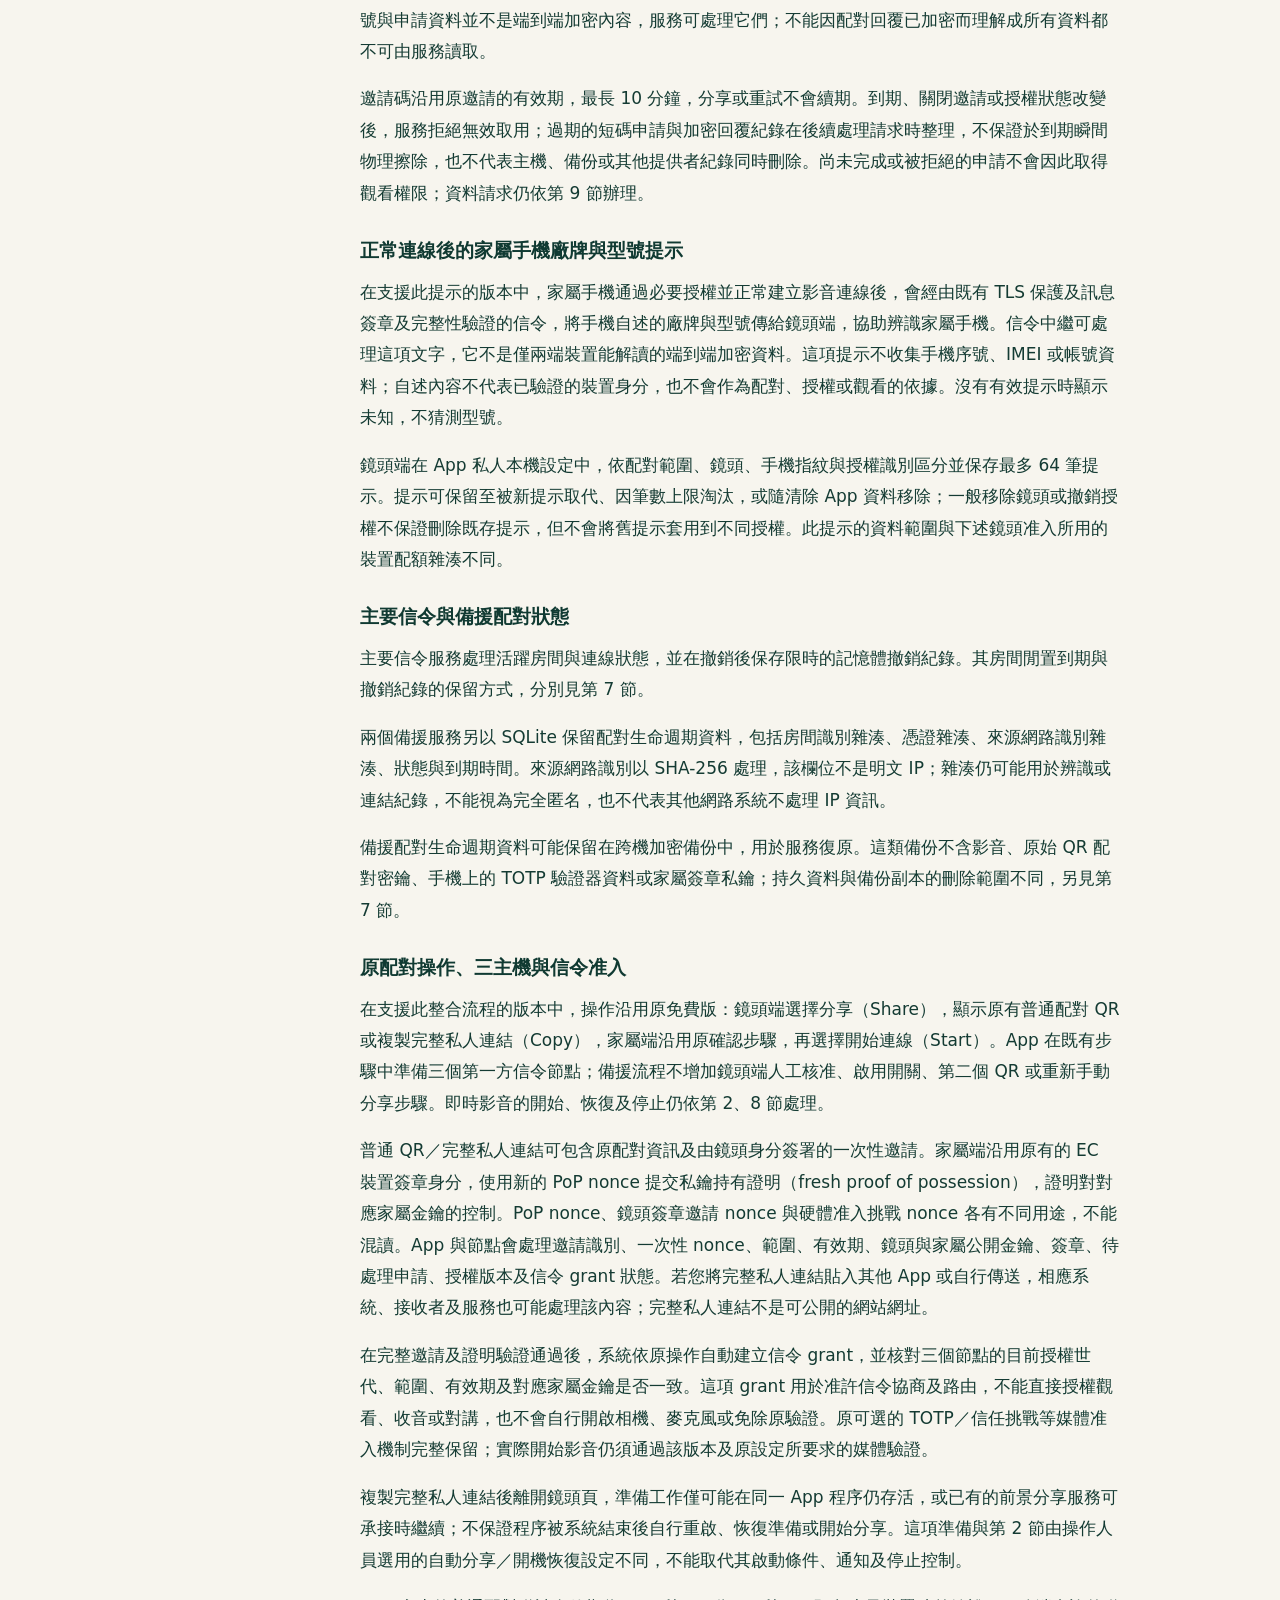
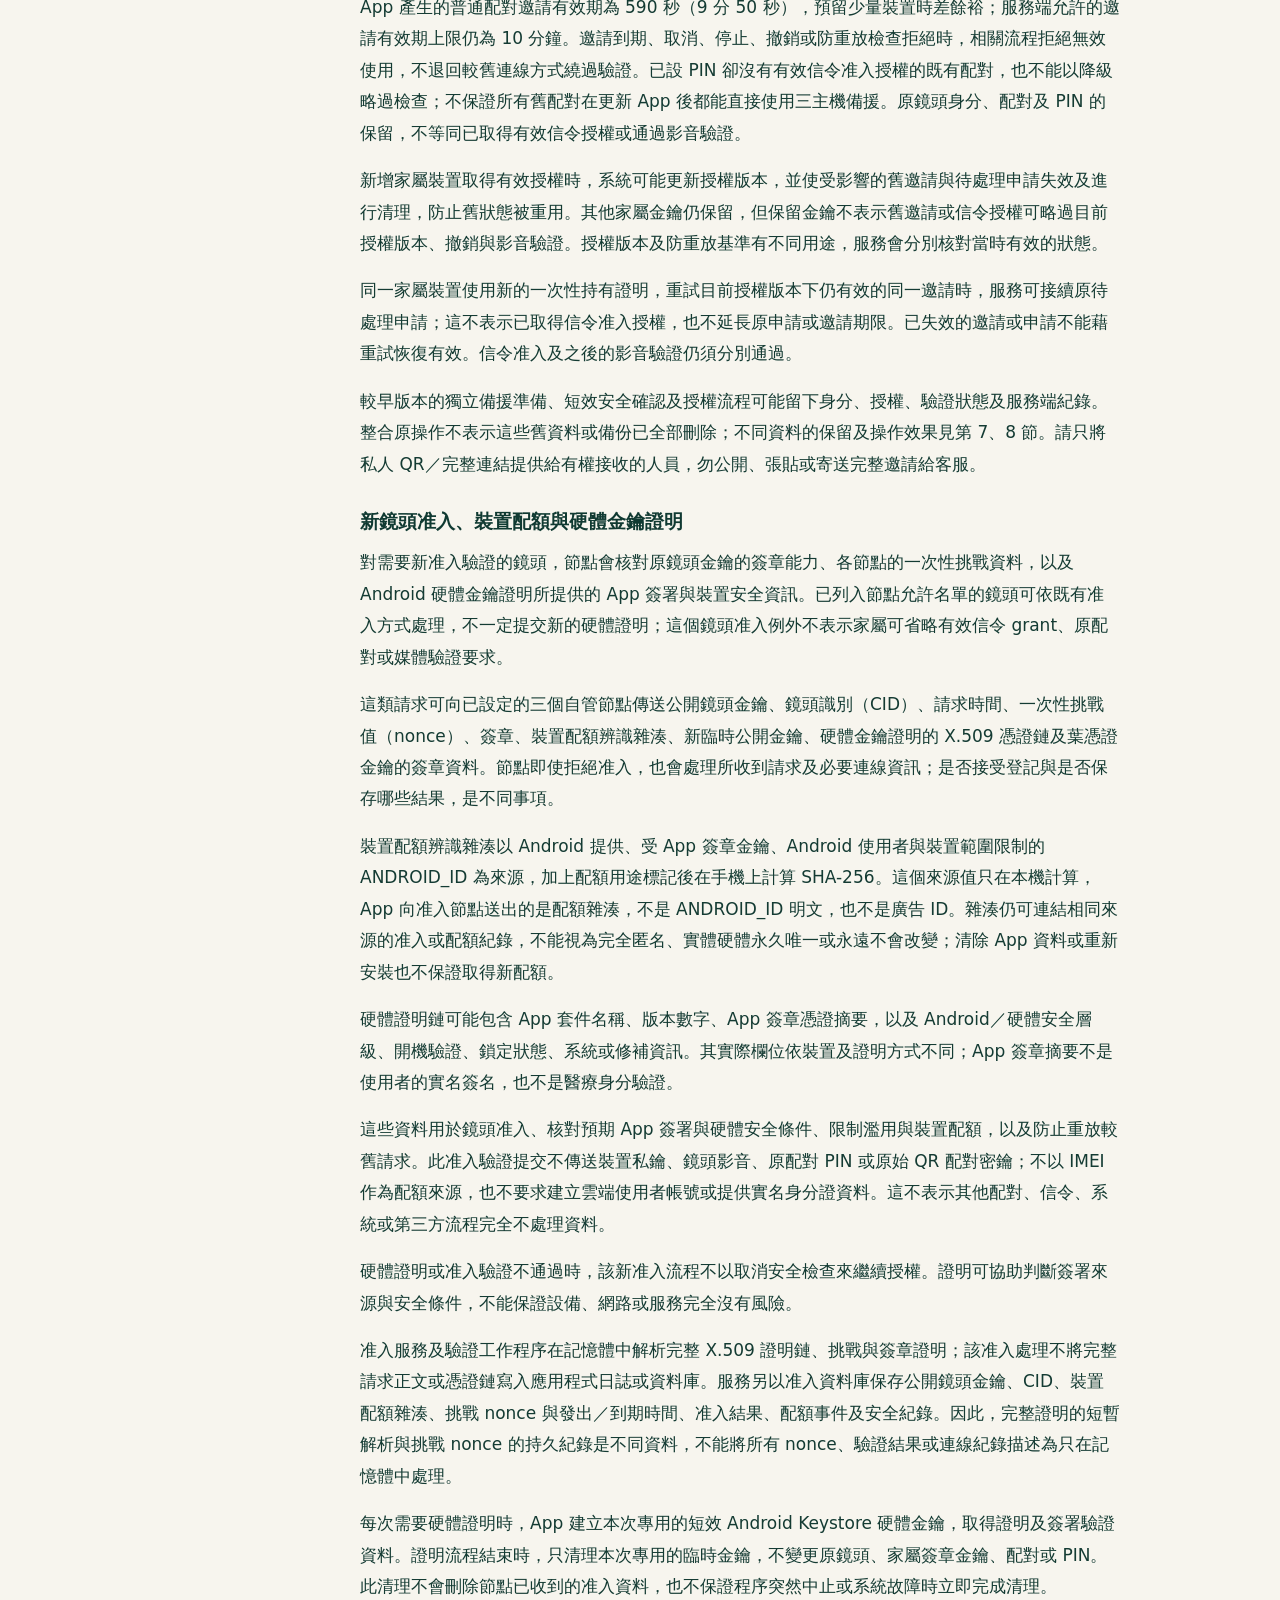
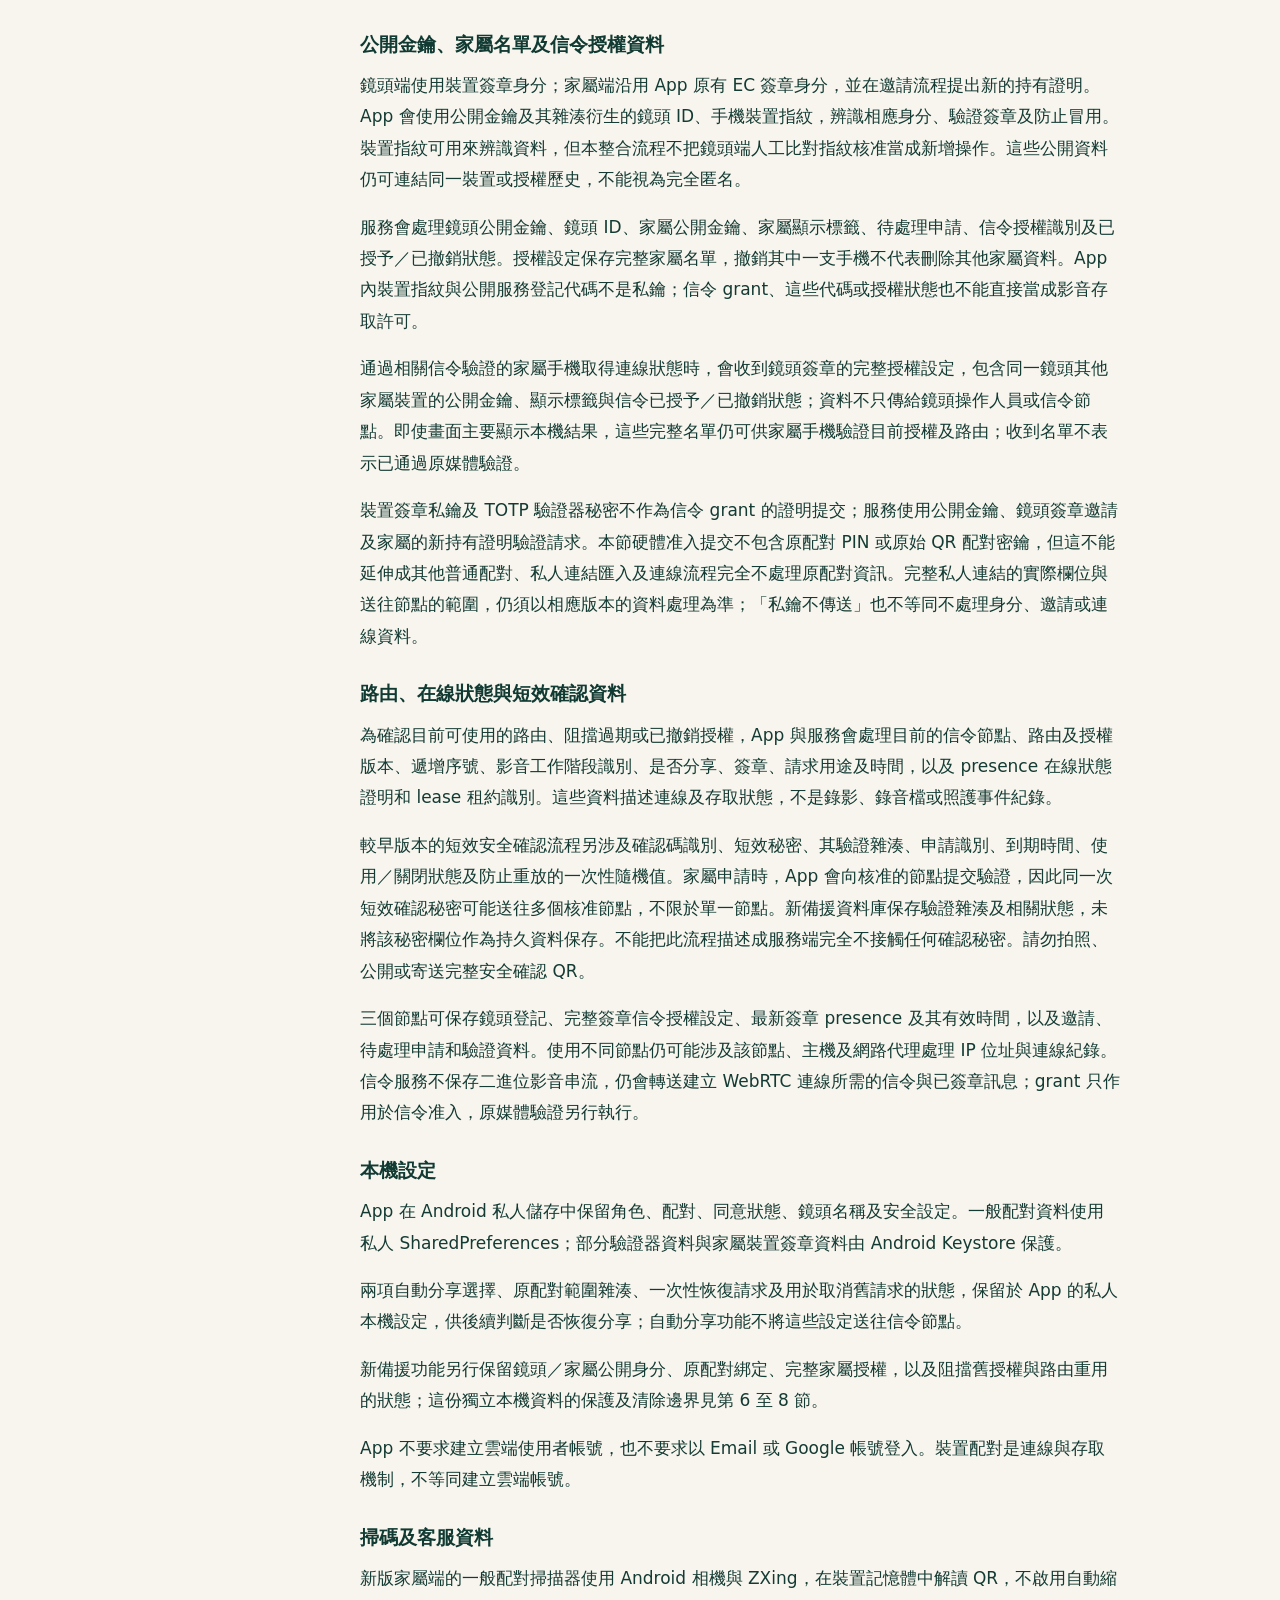
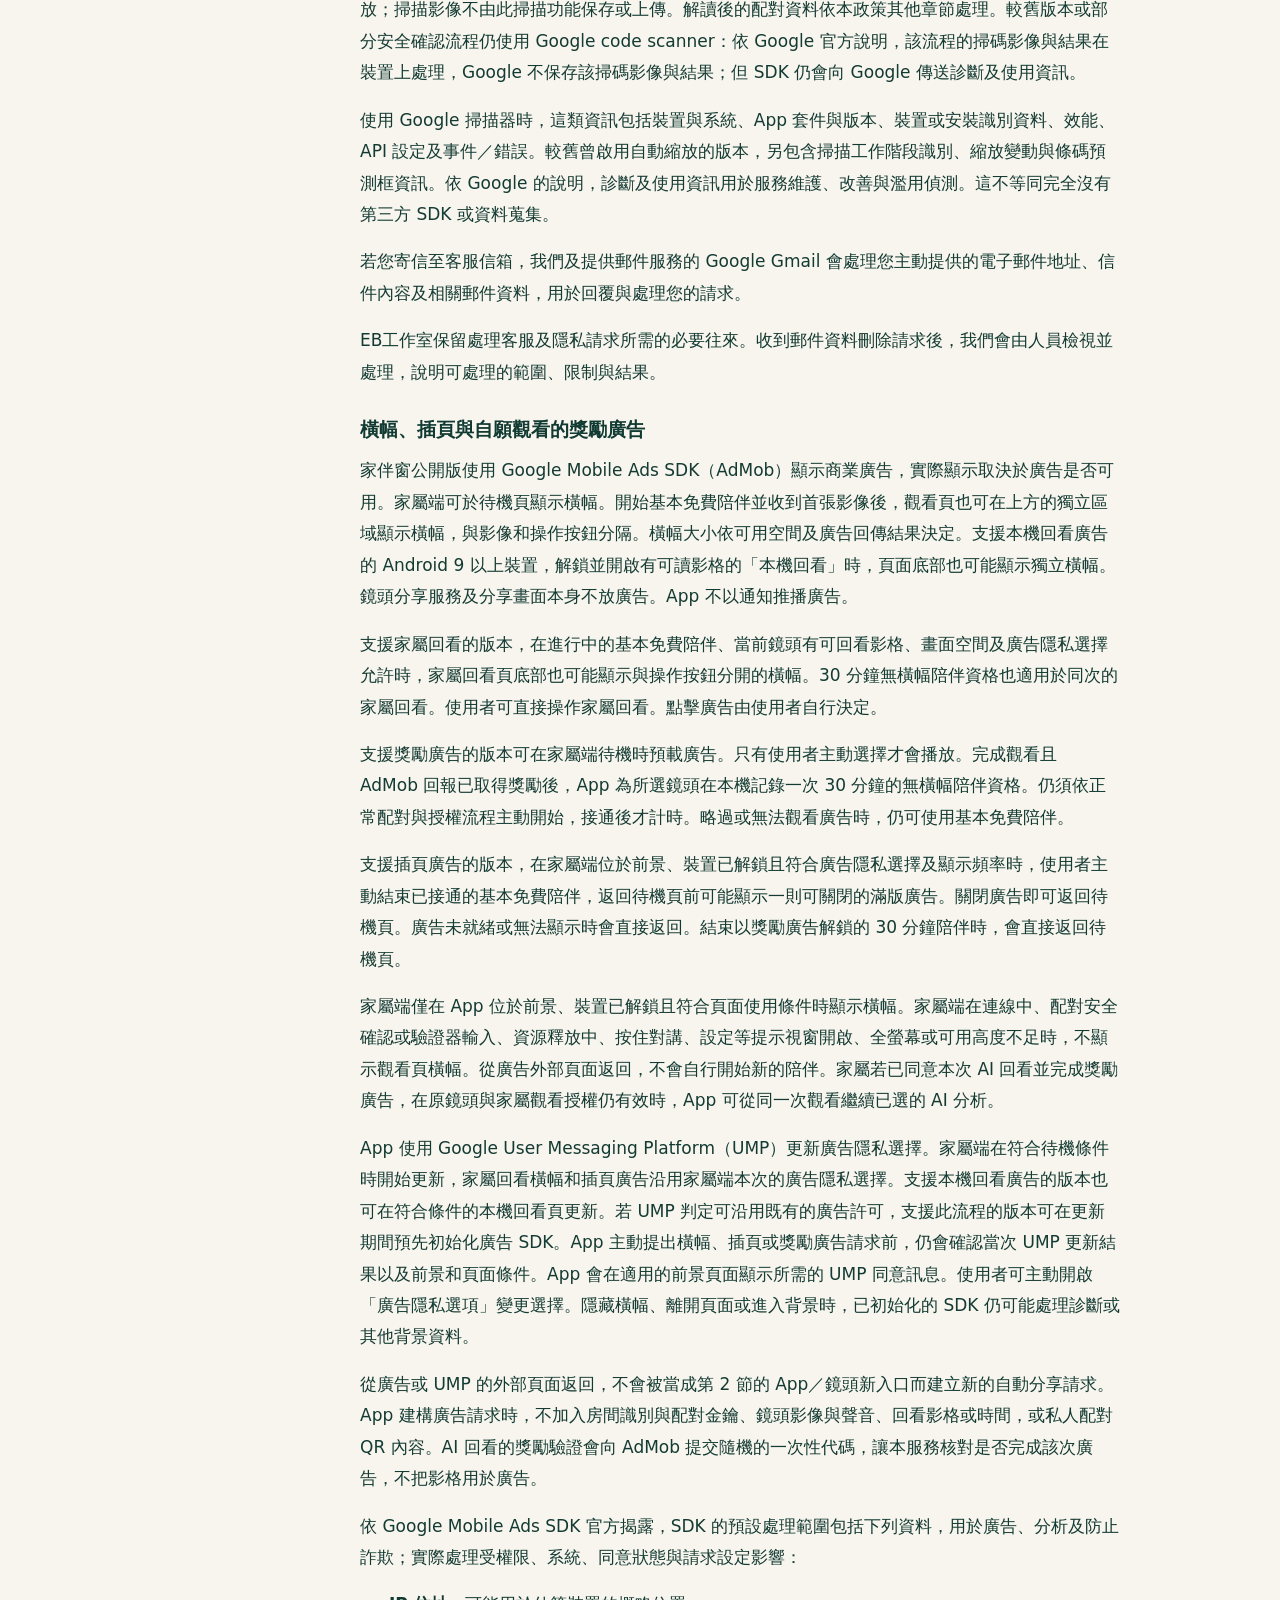
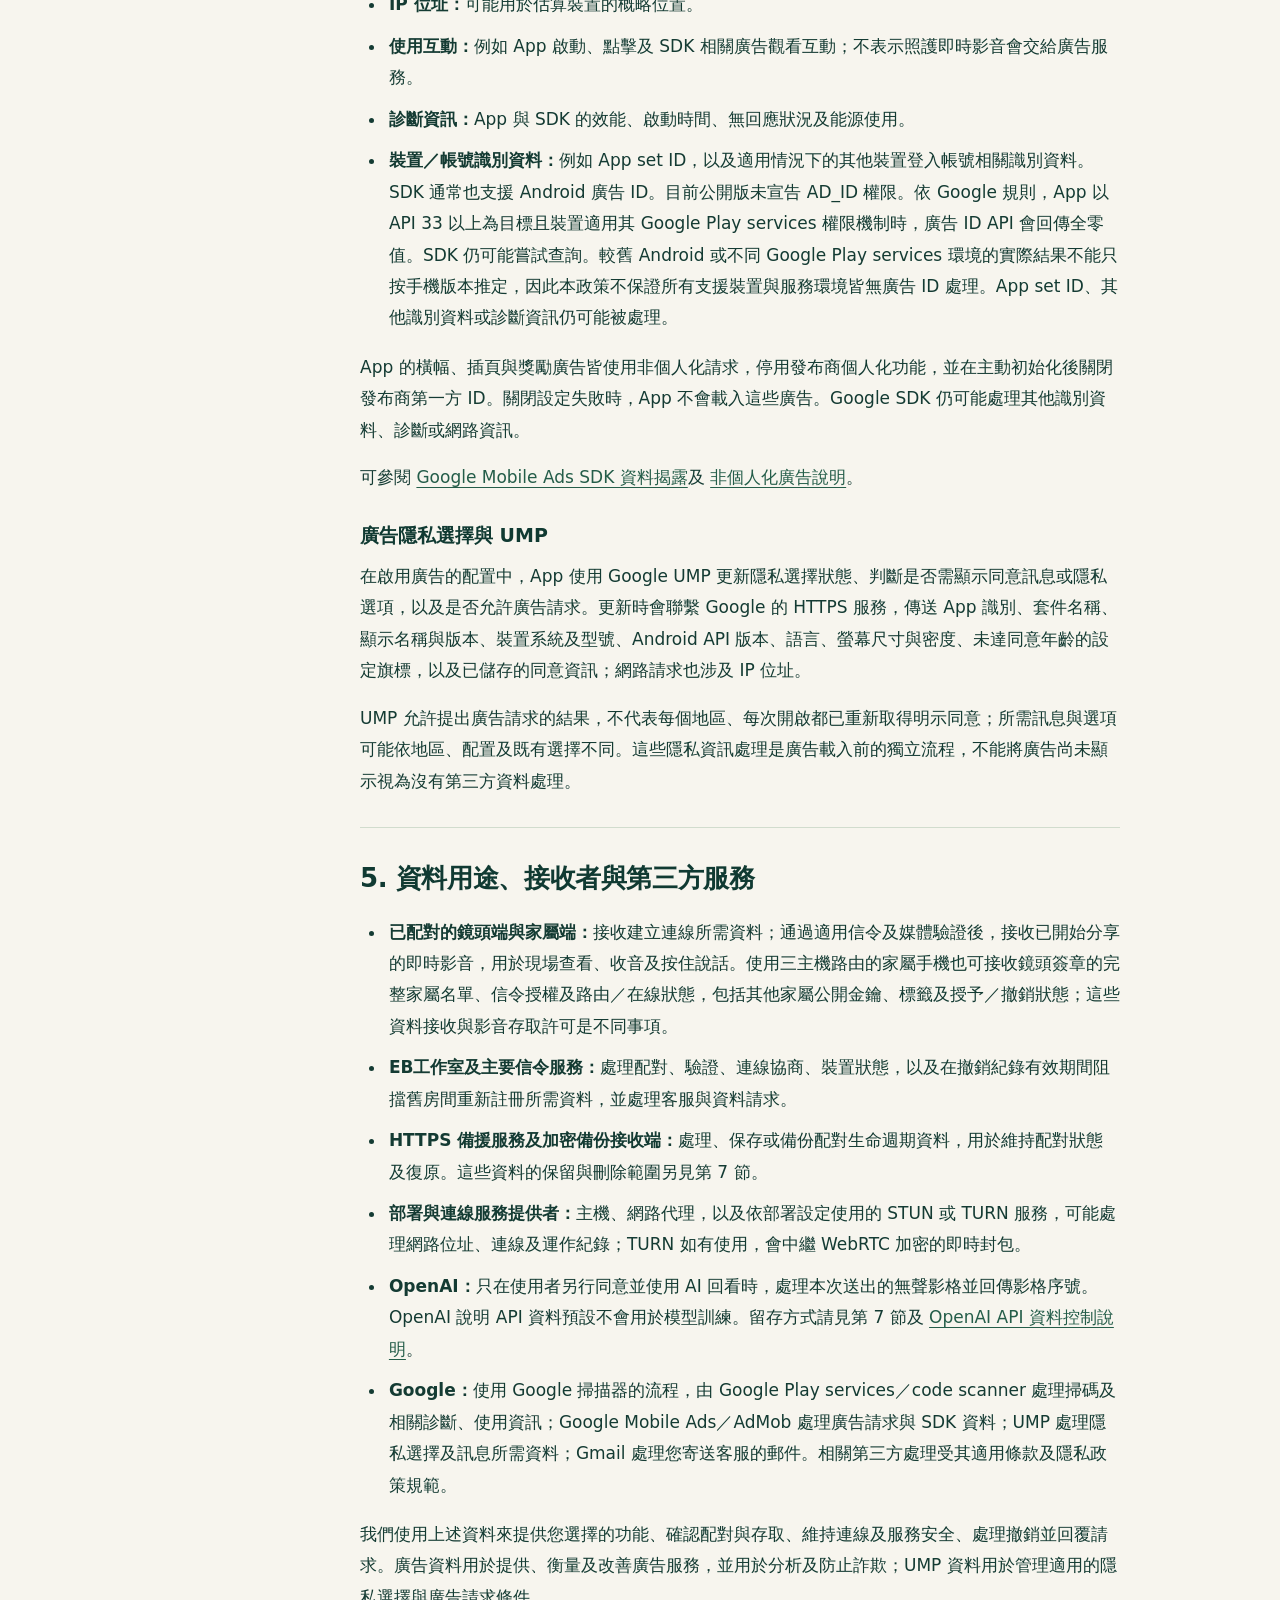
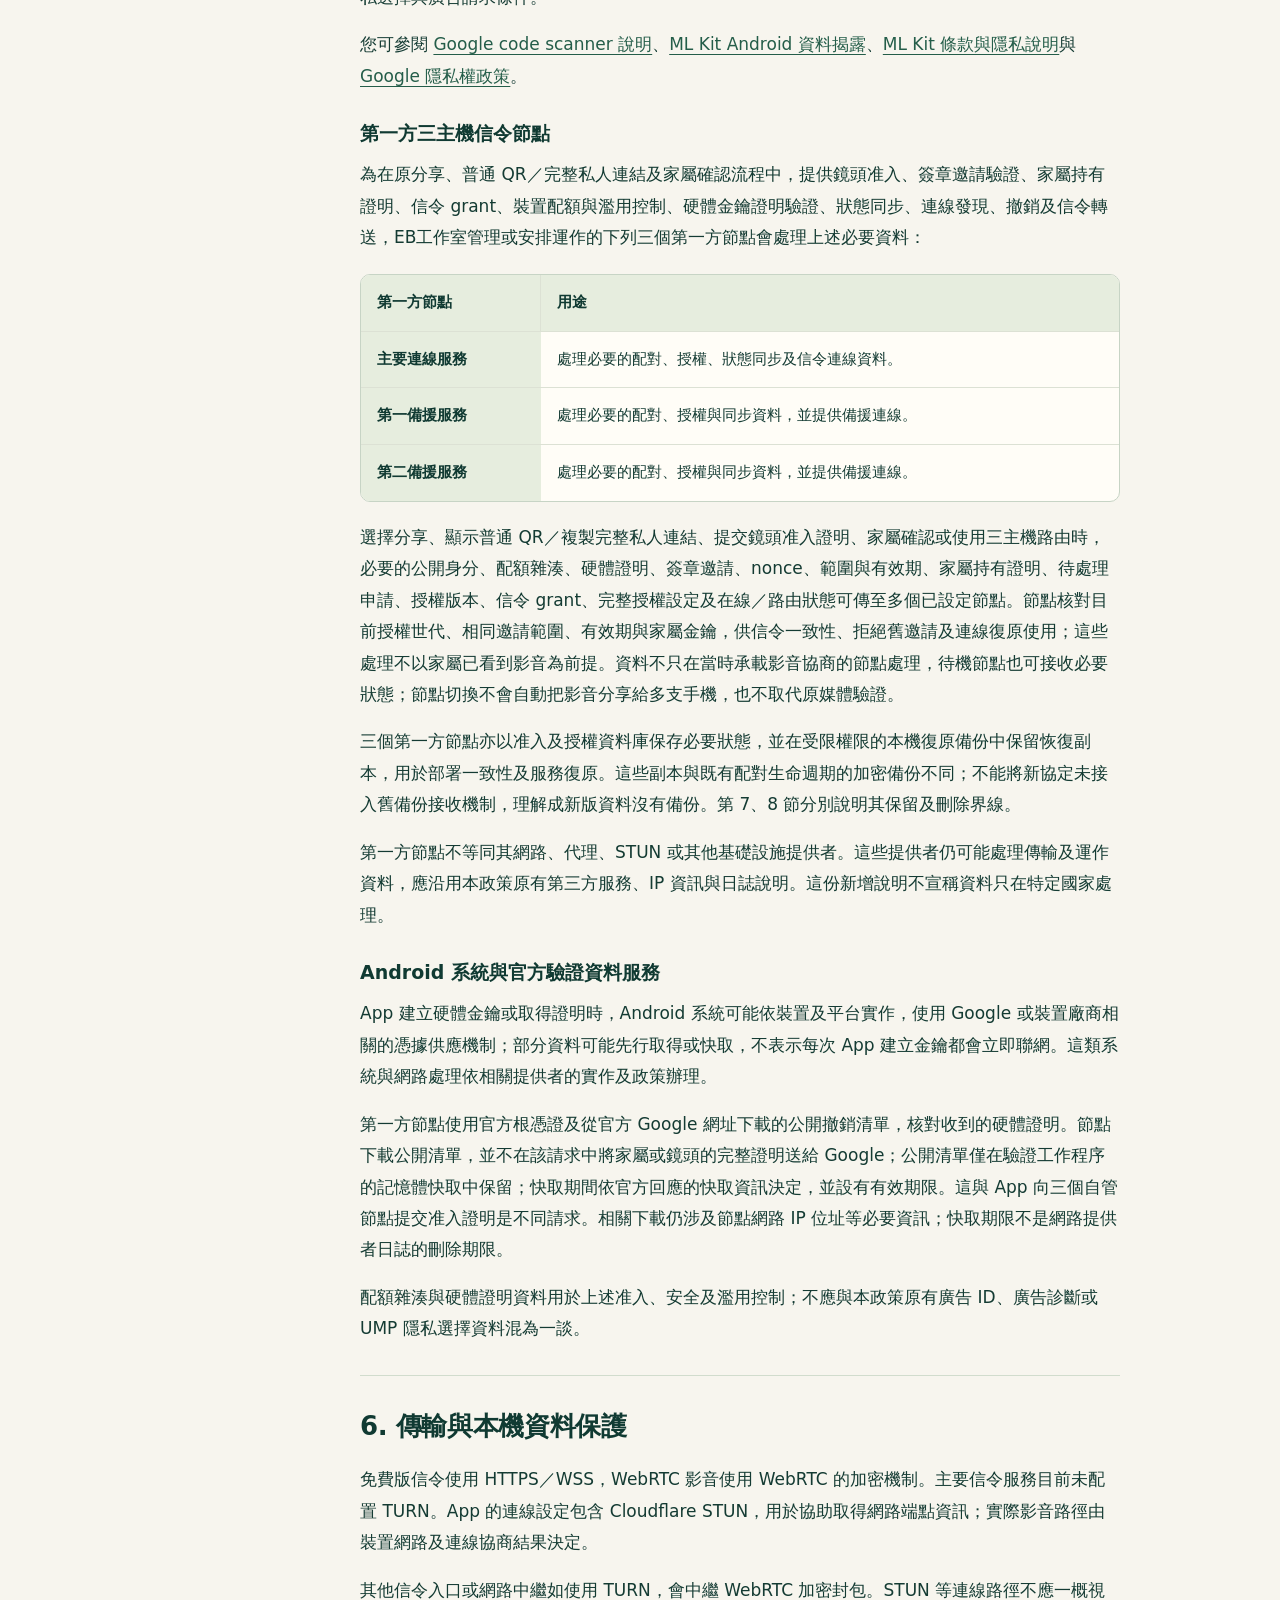
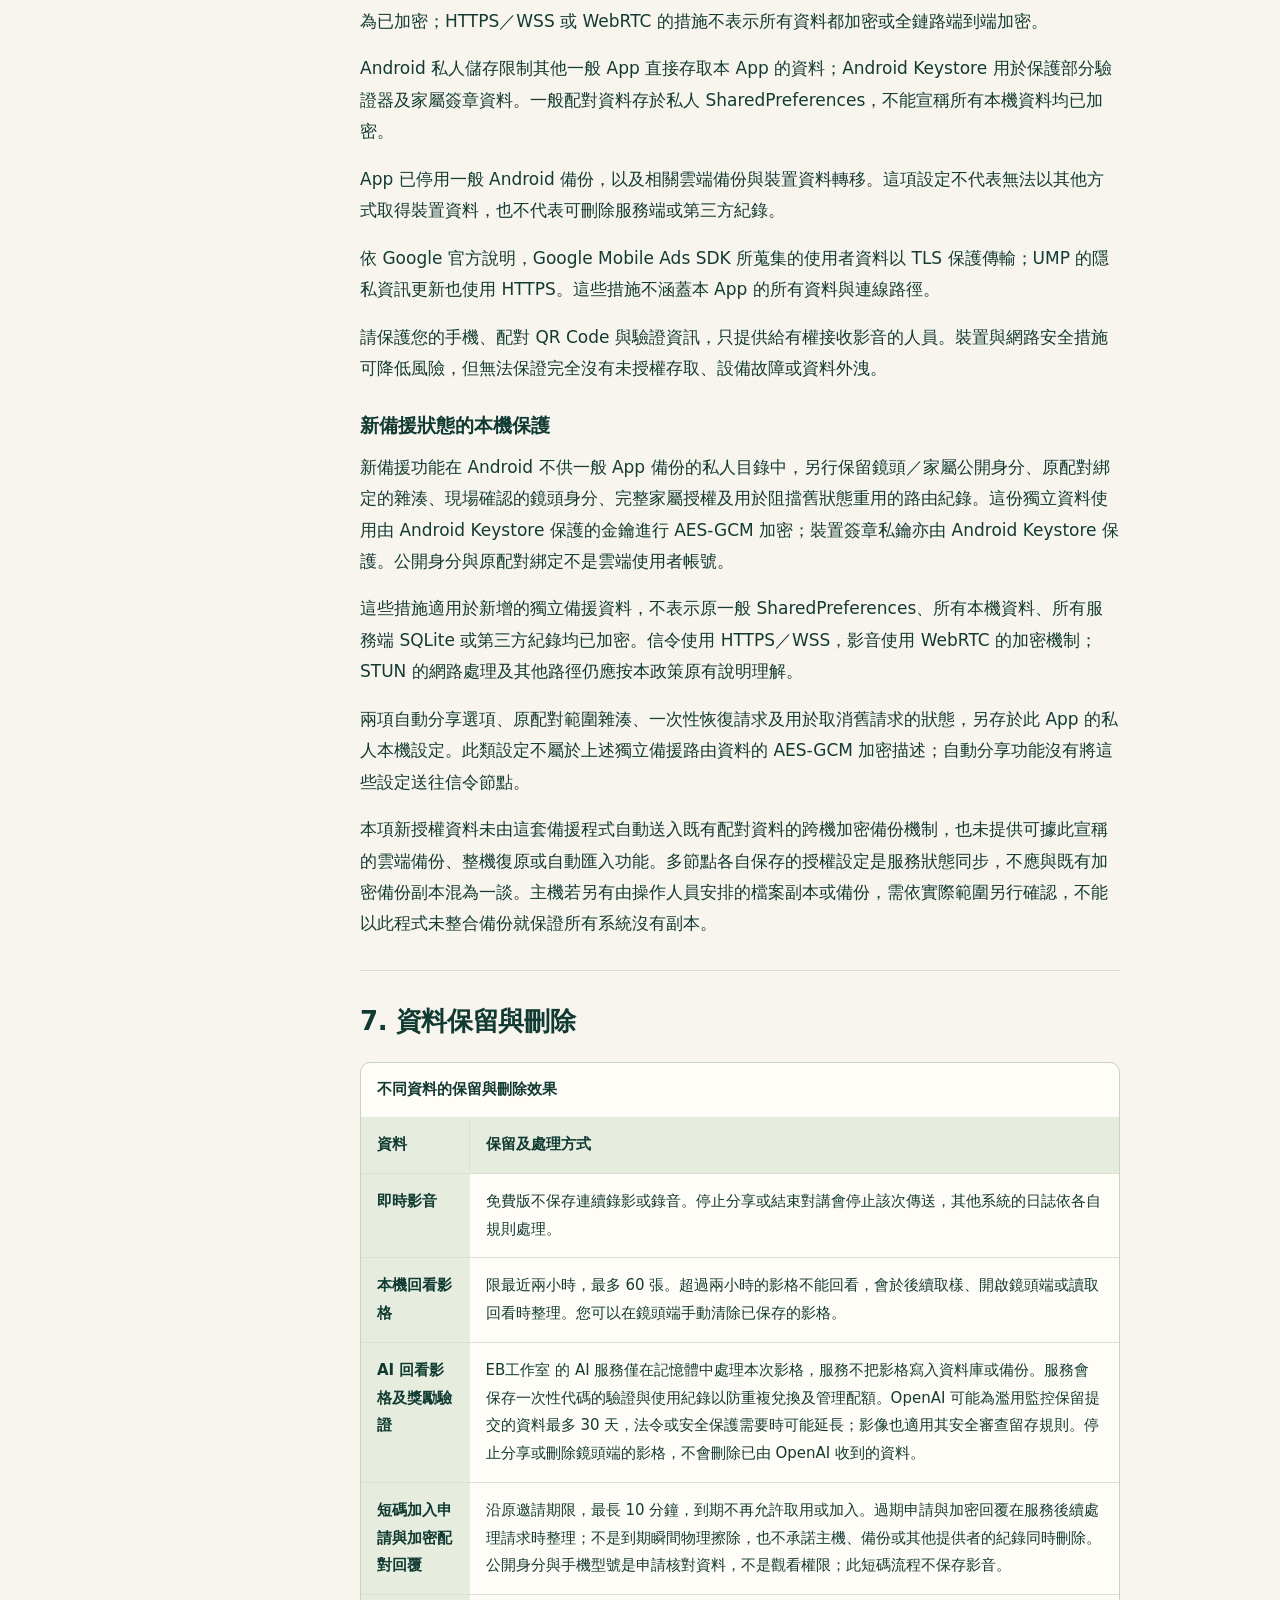
==== commit 90ecf18f: "Disclose optional AI replay processing" ====
--- a/free/privacy/index.html
+++ b/free/privacy/index.html
@@ -5,7 +5,7 @@
     <meta name="viewport" content="width=device-width, initial-scale=1" />
     <meta name="theme-color" content="#f7f5ee" />
     <meta name="robots" content="noindex, nofollow" />
-    <meta name="description" content="家伴窗隱私權政策：即時影音、配對、Google 掃碼、廣告及隱私選擇資料處理。提供者：EB工作室。" />
+    <meta name="description" content="家伴窗隱私權政策：即時影音、配對、回看、自選 AI 回看、廣告及隱私選擇資料處理。提供者：EB工作室。" />
     <title>家伴窗隱私權政策｜EB工作室</title>
     <link rel="icon" href="../../assets/caremind-logo.svg?v=20261114-jiabanwin" type="image/svg+xml" />
     <link rel="stylesheet" href="../../styles.css?v=20261008-logo" />
@@ -34,7 +34,7 @@
         <dl>
           <div><dt>適用 App</dt><dd>家伴窗</dd></div>
           <div><dt>提供者／開發者</dt><dd>EB工作室</dd></div>
-          <div><dt>更新日</dt><dd><time datetime="2026-11-24">2026 年 11 月 24 日</time></dd></div>
+          <div><dt>更新日</dt><dd><time datetime="2026-11-25">2026 年 11 月 25 日</time></dd></div>
           <div><dt>生效日</dt><dd><time datetime="2026-10-10">2026 年 10 月 10 日</time></dd></div>
         </dl>
       </div>
@@ -60,7 +60,7 @@
             <h2>1. 適用範圍與聯絡方式</h2>
             <p>本政策適用於 EB工作室提供的 Android App，Google Play 商店登錄名稱為「家伴窗」（套件名稱：tw.caremind.basic）。使用者可依需要選擇鏡頭端或家屬端角色。</p>
             <p>本 App 供年滿 18 歲的成人操作；涉及兒童或其他未成年人的照護情境，另見第 10 節。</p>
-            <p>家伴窗用於取得現場知情同意後的固定鏡頭即時影像、收音，以及家屬按住說話。支援「本機回看」的版本，還可由鏡頭端的操作人員為當次分享選擇加密保存無聲影格。支援「家屬回看」的版本，可由鏡頭端另行同意，讓正在觀看這台鏡頭且已獲授權的家屬透過裝置直連查看當次影格。免費版沒有連續錄影、錄音檔、AI 判讀、AI 對話或 LINE 自動警示。</p>
+            <p>家伴窗用於取得現場知情同意後的固定鏡頭即時影像、收音，以及家屬按住說話。支援「本機回看」的版本，還可由鏡頭端的操作人員為當次分享選擇加密保存無聲影格。支援「家屬回看」的版本，可由鏡頭端另行同意，讓正在觀看這台鏡頭且已獲授權的家屬透過裝置直連查看當次影格。支援「AI 回看」的版本可依第 4 節另行選用雲端影格分析。免費版不提供連續錄影、錄音檔、AI 對話或 LINE 自動警示。</p>
             <p>免費版不是醫療診斷、緊急救援或全天候安全保證服務。連線、設備與權限狀態可能影響即時影音的可用性，重要照護與安全事項仍應由人員確認與處理。</p>
             <p>提供者／開發者：<strong>EB工作室</strong>。客服與隱私聯絡信箱：<a href="mailto:exbityour@gmail.com">exbityour@gmail.com</a>。</p>
           </section>
@@ -98,10 +98,13 @@
             <p>即時影音與本機回看各自處理。即時傳輸涉及裝置與連線系統的處理及短暫緩衝。連線服務也會處理下列配對資料及服務日誌。</p>
             <h3>鏡頭端本機回看</h3>
             <p>本機回看預設關閉。請先告知現場所有人並另取得同意，再在鏡頭端勾選本次分享的本機回看選項，並由本人開始分享。啟用時，分享通知會顯示回看狀態。這次分享期間約每 2 分鐘加密保存一張無聲影格。無人觀看且鏡頭端沒有顯示預覽時，鏡頭只在取樣時短暫開啟。裝置偏熱時暫停取樣。使用 App 或通知的「停止分享」會停止取樣。自動分享及系統恢復分享不會開啟取樣。</p>
-            <p>影格只保存在鏡頭端 App 的私人儲存，使用 Android Keystore 管理的金鑰加密，排除相簿、上傳與雲端備份。最近兩小時的影格才可讀取。未開放家屬回看時，影格僅供鏡頭端本機查看。</p>
+            <p>本機回看的影格保存在鏡頭端 App 的私人儲存，使用 Android Keystore 管理的金鑰加密，排除於相簿及雲端備份之外。最近兩小時的影格才可讀取。未開放家屬回看時，影格僅供鏡頭端本機查看。</p>
             <h3>家屬回看</h3>
             <p>家屬回看也預設關閉。兩端皆支援時，請先取得現場所有人的同意，並在鏡頭端手動開始分享前選擇本機回看和「允許正在觀看的家屬回看」。選擇只適用於當次分享。家屬須已配對且獲授權，並正在觀看這台鏡頭，才能查看同一次分享新增的最近兩小時無聲影格。</p>
-            <p>影格和拍攝時間只透過鏡頭端與家屬端的加密直連傳送。信令服務只協助建立這條連線，回看內容與拍攝時間均排除於信令、伺服器中繼和雲端。家屬端只在回看頁暫時顯示影格，App 不儲存副本、不提供下載或匯出。切換鏡頭、斷線或離開回看會關閉家屬端的回看。若直連無法建立，家屬仍可使用原本可用的即時觀看。</p>
+            <p>一般家屬回看的影格和拍攝時間透過鏡頭端與家屬端的加密直連傳送。信令服務只協助建立這條連線，普通回看不會把影格送往信令服務、中繼伺服器或雲端。家屬端只在回看頁暫時顯示影格，App 不儲存副本、不提供下載或匯出。切換鏡頭、斷線或離開回看會關閉家屬端的回看。若直連無法建立，家屬仍可使用原本可用的即時觀看。</p>
+            <h3>選用 AI 回看</h3>
+            <p>AI 回看預設關閉。鏡頭端操作人員須先向可能入鏡的人說明本次影格會送往 OpenAI，取得所需的明確授權，再為當次分享另行開啟 AI 回看。正在觀看同一台鏡頭且獲授權的家屬，也須在回看頁了解資料用途並同意本次傳送，才可選擇觀看一則獎勵廣告，完成後取得一次 AI 回看。使用者可略過。一般回看可獨立使用。</p>
+            <p>每次分析會將當前鏡頭同一次分享中、最近兩小時可取得的最多 60 張無聲影格，以 HTTPS 送到 EB工作室 的 AI 回看服務，再送至 OpenAI API。此流程不傳送音訊、私人配對資料或拍攝時間。OpenAI 回傳建議影格的序號，家屬端在原回看頁篩選影格。這項功能僅標出照片中可見的人體動作變化，不做身分辨識或追蹤。兩次拍照之間沒有拍到的動作無法判斷，結果可能有誤判或遺漏。</p>
             <h3>配對、驗證與連線資料</h3>
             <p>免費版信令服務用於配對與建立連線，不接收二進位影音串流。服務會處理房間及裝置識別、憑證或其雜湊、工作階段、驗證封套，以及 SDP、ICE 等協商資料。這些資料可能包含建立連線所需的網路端點與 IP 資訊。</p>
             <p>服務也會處理部分鏡頭裝置狀態，例如電池溫度、測量時間與 Android 熱狀態，用於連線及裝置運作狀態的呈現。因此，不能將信令服務描述成完全看不到連線資料。</p>
@@ -159,9 +162,9 @@
             <p>支援家屬回看的版本，在進行中的基本免費陪伴、當前鏡頭有可回看影格、畫面空間及廣告隱私選擇允許時，家屬回看頁底部也可能顯示與操作按鈕分開的橫幅。30 分鐘無橫幅陪伴資格也適用於同次的家屬回看。使用者可直接操作家屬回看。點擊廣告由使用者自行決定。</p>
             <p>支援獎勵廣告的版本可在家屬端待機時預載廣告。只有使用者主動選擇才會播放。完成觀看且 AdMob 回報已取得獎勵後，App 為所選鏡頭在本機記錄一次 30 分鐘的無橫幅陪伴資格。仍須依正常配對與授權流程主動開始，接通後才計時。略過或無法觀看廣告時，仍可使用基本免費陪伴。</p>
             <p>支援插頁廣告的版本，在家屬端位於前景、裝置已解鎖且符合廣告隱私選擇及顯示頻率時，使用者主動結束已接通的基本免費陪伴，返回待機頁前可能顯示一則可關閉的滿版廣告。關閉廣告即可返回待機頁。廣告未就緒或無法顯示時會直接返回。結束以獎勵廣告解鎖的 30 分鐘陪伴時，會直接返回待機頁。</p>
-            <p>家屬端僅在 App 位於前景、裝置已解鎖且符合頁面使用條件時顯示橫幅。家屬端在連線中、配對安全確認或驗證器輸入、資源釋放中、按住對講、設定等提示視窗開啟、全螢幕或可用高度不足時，不顯示觀看頁橫幅。從廣告外部頁面返回，不會自動重新開始陪伴。</p>
+            <p>家屬端僅在 App 位於前景、裝置已解鎖且符合頁面使用條件時顯示橫幅。家屬端在連線中、配對安全確認或驗證器輸入、資源釋放中、按住對講、設定等提示視窗開啟、全螢幕或可用高度不足時，不顯示觀看頁橫幅。從廣告外部頁面返回，不會自行開始新的陪伴。家屬若已同意本次 AI 回看並完成獎勵廣告，在原鏡頭與家屬觀看授權仍有效時，App 可從同一次觀看繼續已選的 AI 分析。</p>
             <p>App 使用 Google User Messaging Platform（UMP）更新廣告隱私選擇。家屬端在符合待機條件時開始更新，家屬回看橫幅和插頁廣告沿用家屬端本次的廣告隱私選擇。支援本機回看廣告的版本也可在符合條件的本機回看頁更新。若 UMP 判定可沿用既有的廣告許可，支援此流程的版本可在更新期間預先初始化廣告 SDK。App 主動提出橫幅、插頁或獎勵廣告請求前，仍會確認當次 UMP 更新結果以及前景和頁面條件。App 會在適用的前景頁面顯示所需的 UMP 同意訊息。使用者可主動開啟「廣告隱私選項」變更選擇。隱藏橫幅、離開頁面或進入背景時，已初始化的 SDK 仍可能處理診斷或其他背景資料。</p>
-            <p>從廣告或 UMP 的外部頁面返回，不會被當成第 2 節的 App／鏡頭新入口而建立新的自動分享請求。App 建構廣告請求時，不加入房間識別與配對金鑰、鏡頭影像與聲音、回看影格或時間，或私人配對 QR 內容。App 也不在獎勵廣告請求中設定獎勵驗證用的使用者識別或自訂資料。</p>
+            <p>從廣告或 UMP 的外部頁面返回，不會被當成第 2 節的 App／鏡頭新入口而建立新的自動分享請求。App 建構廣告請求時，不加入房間識別與配對金鑰、鏡頭影像與聲音、回看影格或時間，或私人配對 QR 內容。AI 回看的獎勵驗證會向 AdMob 提交隨機的一次性代碼，讓本服務核對是否完成該次廣告，不把影格用於廣告。</p>
             <p>依 Google Mobile Ads SDK 官方揭露，SDK 的預設處理範圍包括下列資料，用於廣告、分析及防止詐欺；實際處理受權限、系統、同意狀態與請求設定影響：</p>
             <ul>
               <li><strong>IP 位址：</strong>可能用於估算裝置的概略位置。</li>
@@ -182,6 +185,7 @@
               <li><strong>EB工作室及主要信令服務：</strong>處理配對、驗證、連線協商、裝置狀態，以及在撤銷紀錄有效期間阻擋舊房間重新註冊所需資料，並處理客服與資料請求。</li>
               <li><strong>HTTPS 備援服務及加密備份接收端：</strong>處理、保存或備份配對生命週期資料，用於維持配對狀態及復原。這些資料的保留與刪除範圍另見第 7 節。</li>
               <li><strong>部署與連線服務提供者：</strong>主機、網路代理，以及依部署設定使用的 STUN 或 TURN 服務，可能處理網路位址、連線及運作紀錄；TURN 如有使用，會中繼 WebRTC 加密的即時封包。</li>
+              <li><strong>OpenAI：</strong>只在使用者另行同意並使用 AI 回看時，處理本次送出的無聲影格並回傳影格序號。OpenAI 說明 API 資料預設不會用於模型訓練。留存方式請見第 7 節及 <a href="https://developers.openai.com/api/docs/guides/your-data">OpenAI API 資料控制說明</a>。</li>
               <li><strong>Google：</strong>使用 Google 掃描器的流程，由 Google Play services／code scanner 處理掃碼及相關診斷、使用資訊；Google Mobile Ads／AdMob 處理廣告請求與 SDK 資料；UMP 處理隱私選擇及訊息所需資料；Gmail 處理您寄送客服的郵件。相關第三方處理受其適用條款及隱私政策規範。</li>
             </ul>
             <p>我們使用上述資料來提供您選擇的功能、確認配對與存取、維持連線及服務安全、處理撤銷並回覆請求。廣告資料用於提供、衡量及改善廣告服務，並用於分析及防止詐欺；UMP 資料用於管理適用的隱私選擇與廣告請求條件。</p>
@@ -224,6 +228,7 @@
                 <tbody>
                   <tr><th scope="row">即時影音</th><td>免費版不保存連續錄影或錄音。停止分享或結束對講會停止該次傳送，其他系統的日誌依各自規則處理。</td></tr>
                   <tr><th scope="row">本機回看影格</th><td>限最近兩小時，最多 60 張。超過兩小時的影格不能回看，會於後續取樣、開啟鏡頭端或讀取回看時整理。您可以在鏡頭端手動清除已保存的影格。</td></tr>
+                  <tr><th scope="row">AI 回看影格及獎勵驗證</th><td>EB工作室 的 AI 服務僅在記憶體中處理本次影格，服務不把影格寫入資料庫或備份。服務會保存一次性代碼的驗證與使用紀錄以防重複兌換及管理配額。OpenAI 可能為濫用監控保留提交的資料最多 30 天，法令或安全保護需要時可能延長；影像也適用其安全審查留存規則。停止分享或刪除鏡頭端的影格，不會刪除已由 OpenAI 收到的資料。</td></tr>
                   <tr><th scope="row">短碼加入申請與加密配對回覆</th><td>沿原邀請期限，最長 10 分鐘，到期不再允許取用或加入。過期申請與加密回覆在服務後續處理請求時整理；不是到期瞬間物理擦除，也不承諾主機、備份或其他提供者的紀錄同時刪除。公開身分與手機型號是申請核對資料，不是觀看權限；此短碼流程不保存影音。</td></tr>
                   <tr><th scope="row">本機自動分享選擇與恢復請求</th><td>選項保留供後續符合條件的入口使用；手動停止或「這次不要恢復」取消當次請求但保留選項。取消或變更選項、用途或原配對改變會影響綁定與當次請求；這些操作不等同刪除整份設定。Android 清除 App 資料或解除安裝可移除該 App 的本機儲存，不刪除其他裝置、信令節點或第三方紀錄。</td></tr>
 <tr><th scope="row">本機角色、配對與設定</th><td>供後續使用保留，直到您使用對應移除／重設操作，或透過 Android 清除 App 資料、解除安裝。不同操作影響的資料範圍不同。</td></tr>
@@ -266,7 +271,7 @@
 <p>取消或變更任一選項會撤回當下恢復請求，其他仍有效的選項保有各自的後續條件。用途或原配對變更會使舊綁定及請求失效；即使核取狀態保留也暫不生效，須確認後取消並重新勾選需要的選項。這不會重新建立原配對、校正或裝置身分。</p>
 <p>家屬端放開按住說話控制，會停止該次語音傳送；也可停止觀看或撤回該手機的使用同意。停止分享、取消自動分享設定及家屬端撤回同意，均不等同撤銷鏡頭配對、撤銷新備援家屬授權或刪除既有服務紀錄。</p>
             <h3>清除鏡頭端的回看影格</h3>
-            <p>在鏡頭端的「設定與說明」進入「本機回看」，可選「清除全部回看影格」。若當次分享仍啟用回看，之後還會繼續取樣。停止分享會停止取樣及該次家屬回看。下次手動分享時，可重新選擇是否開放家屬回看。</p>
+            <p>在鏡頭端的「設定與說明」進入「本機回看」，可選「清除全部回看影格」。若當次分享仍啟用回看，之後還會繼續取樣。停止分享會停止取樣及該次家屬回看與 AI 回看。下次手動分享時，可重新選擇是否開放家屬回看及 AI 回看。</p>
             <h3>家屬端「從此手機移除鏡頭」</h3>
             <p>這會移除該家屬手機上的選取鏡頭及本機配對，並停止該手機觀看；不會撤銷鏡頭端房間或其他家屬手機的配對。仍使用原配對流程的鏡頭，其原 QR 可能重新加入，因此不能以此取代鏡頭端撤銷。採新版信令 grant 的配對，重新加入仍須依原確認流程及當時有效邀請、grant 與媒體驗證；不能以舊 QR、已設 PIN 或舊連線方式略過要求。本機移除不等同全部節點及副本刪除。</p>
             <h3>鏡頭端「撤銷配對並重設驗證器」</h3>
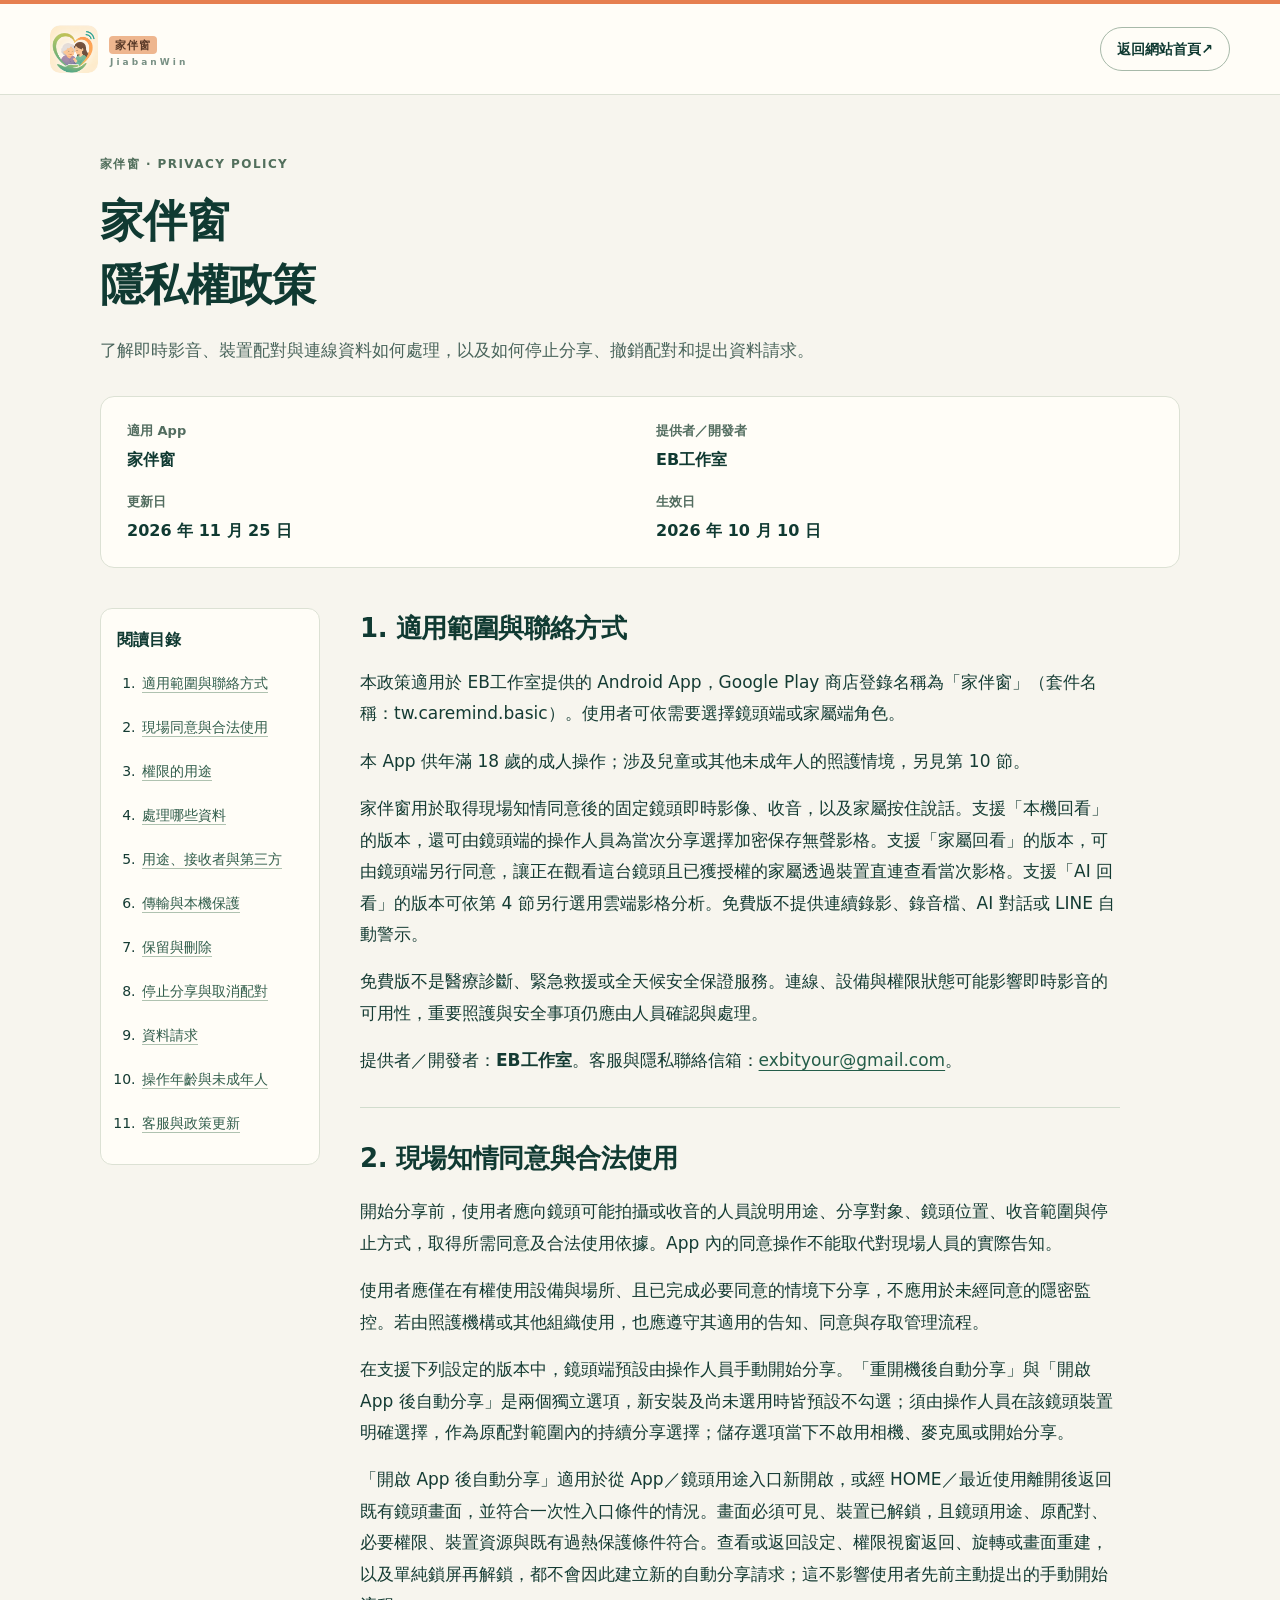
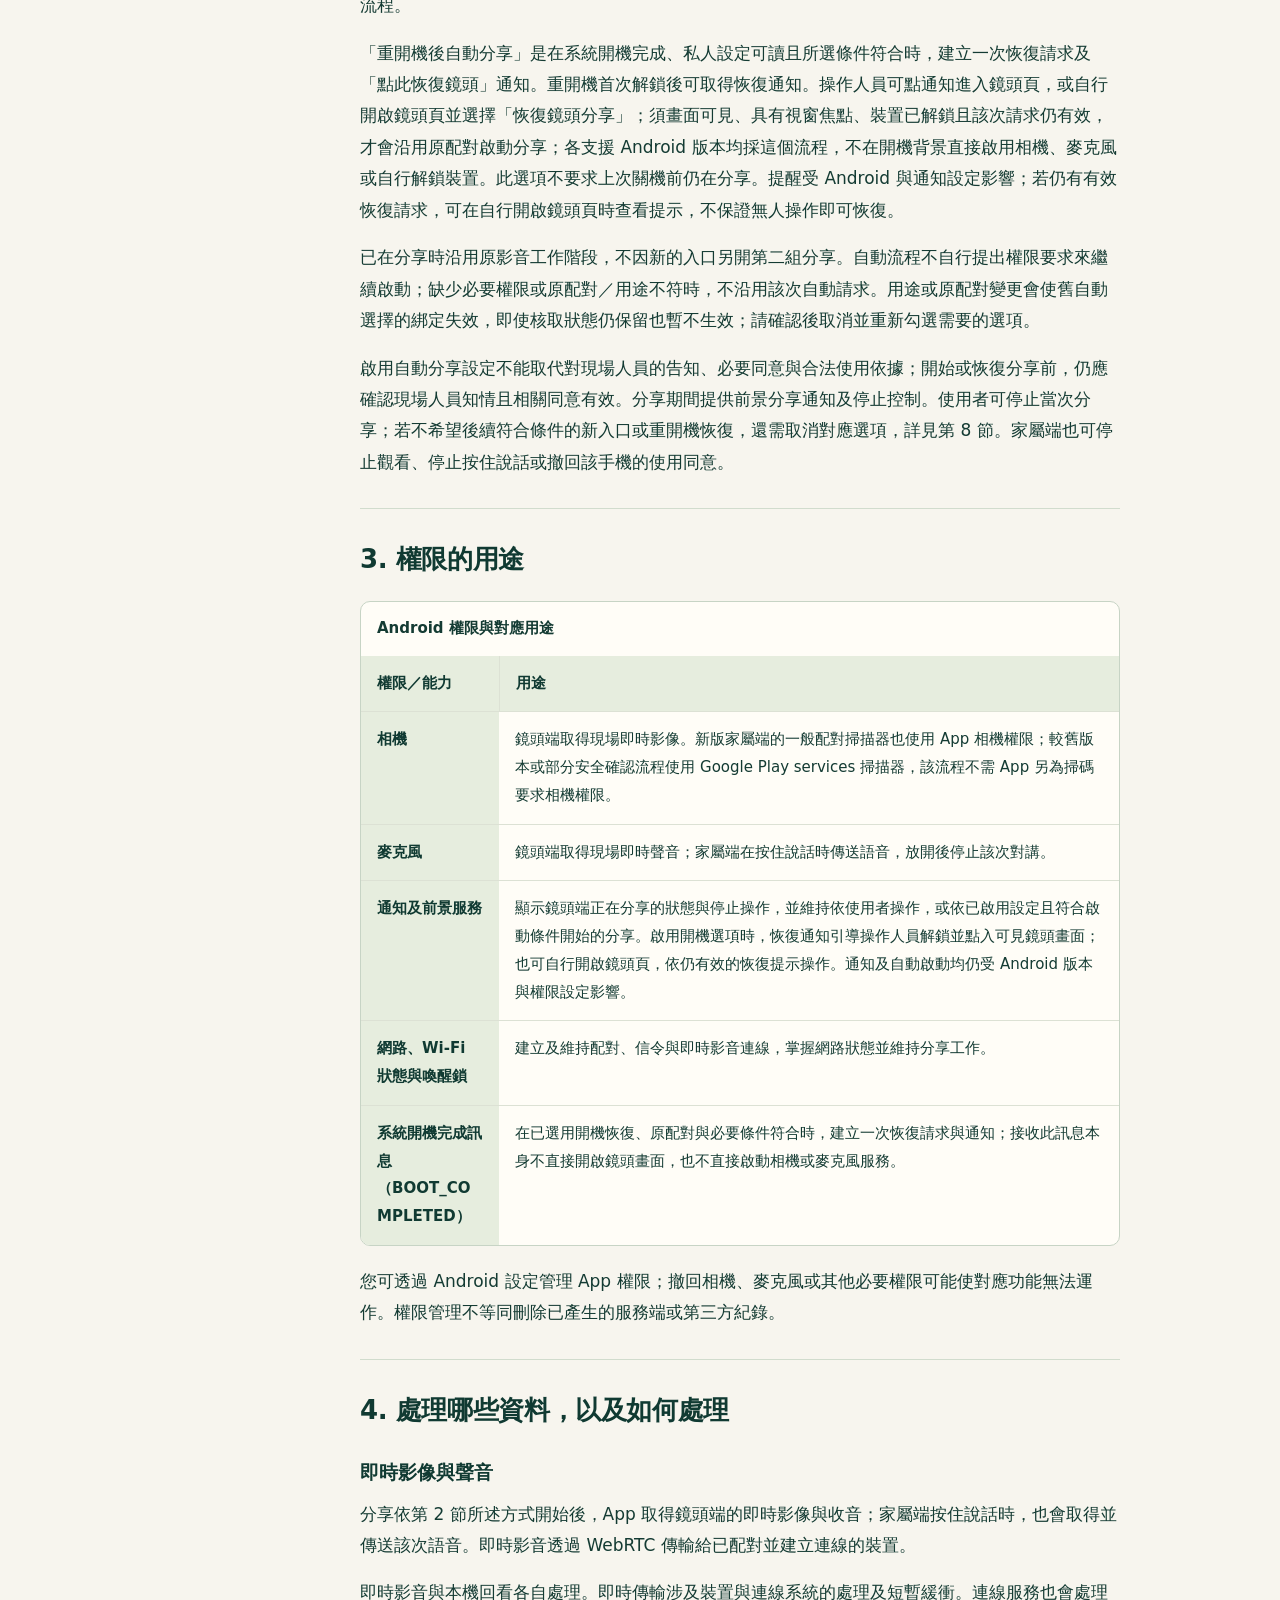
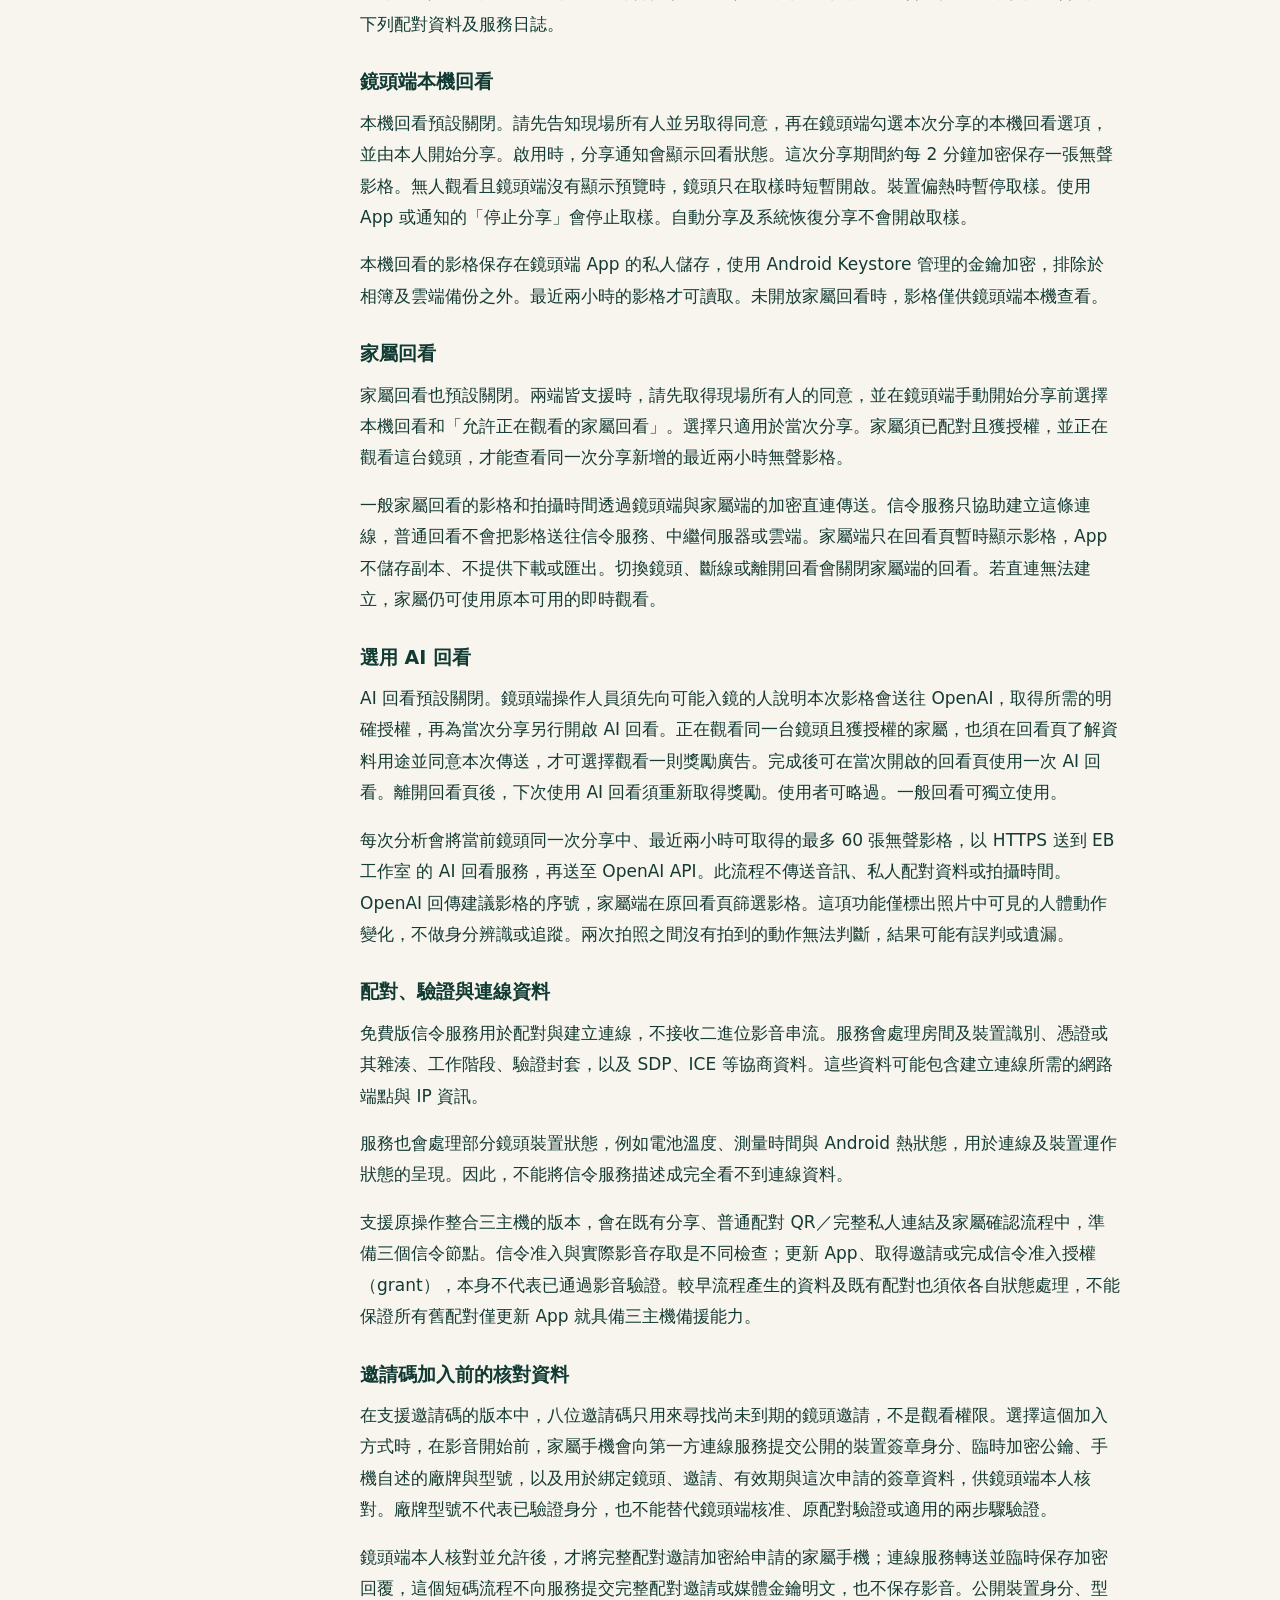
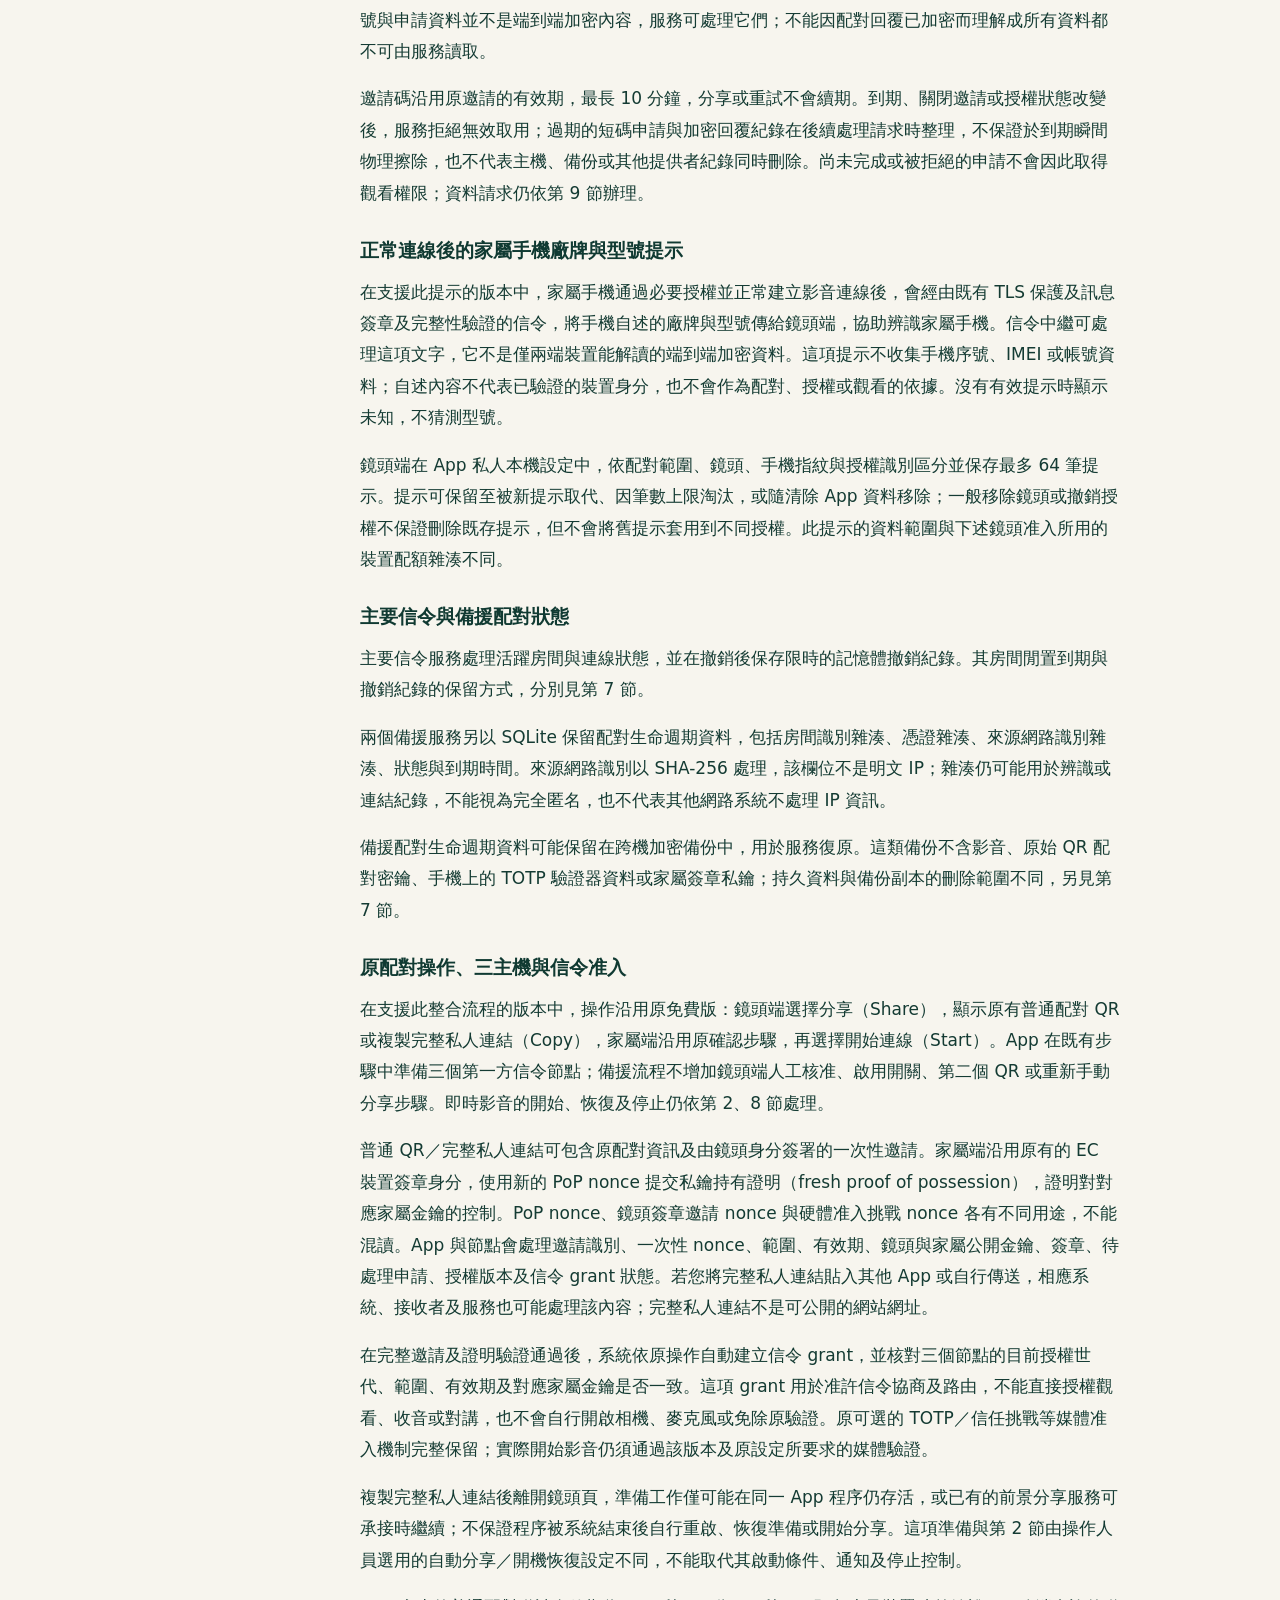
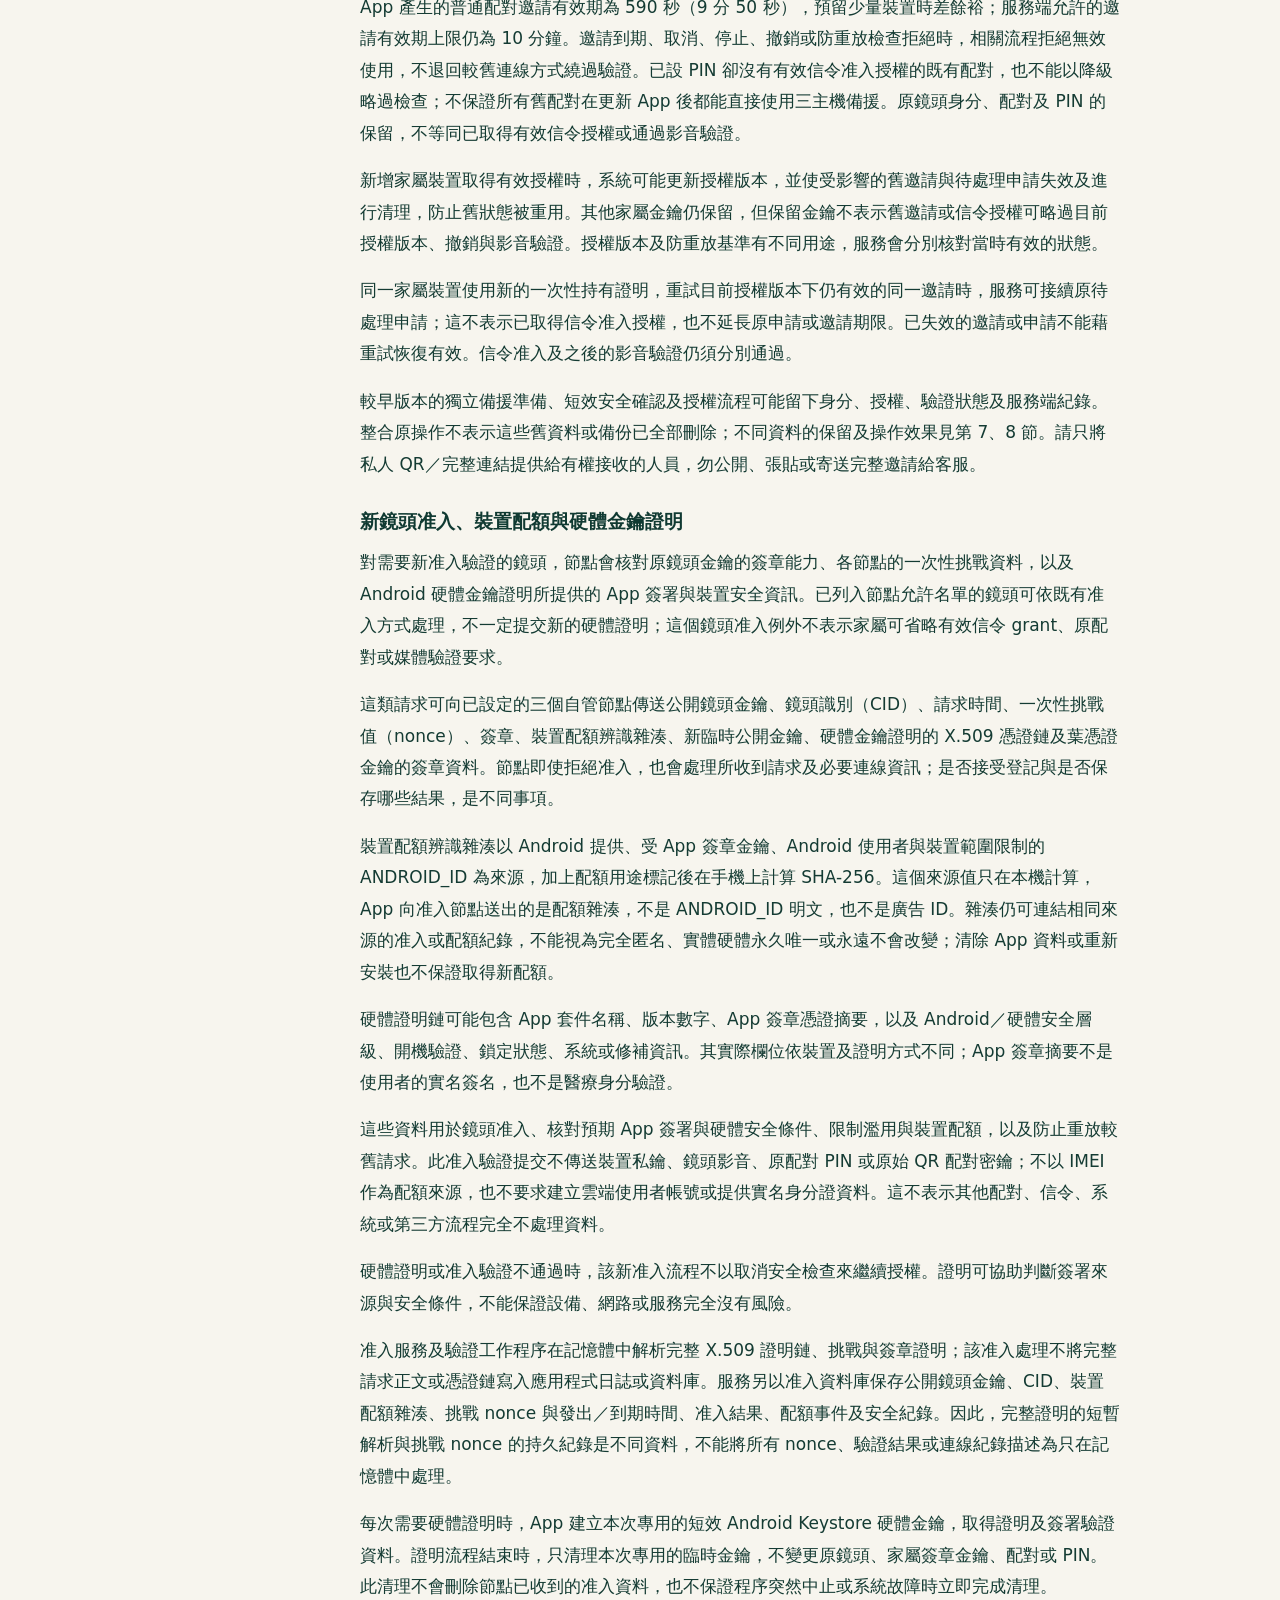
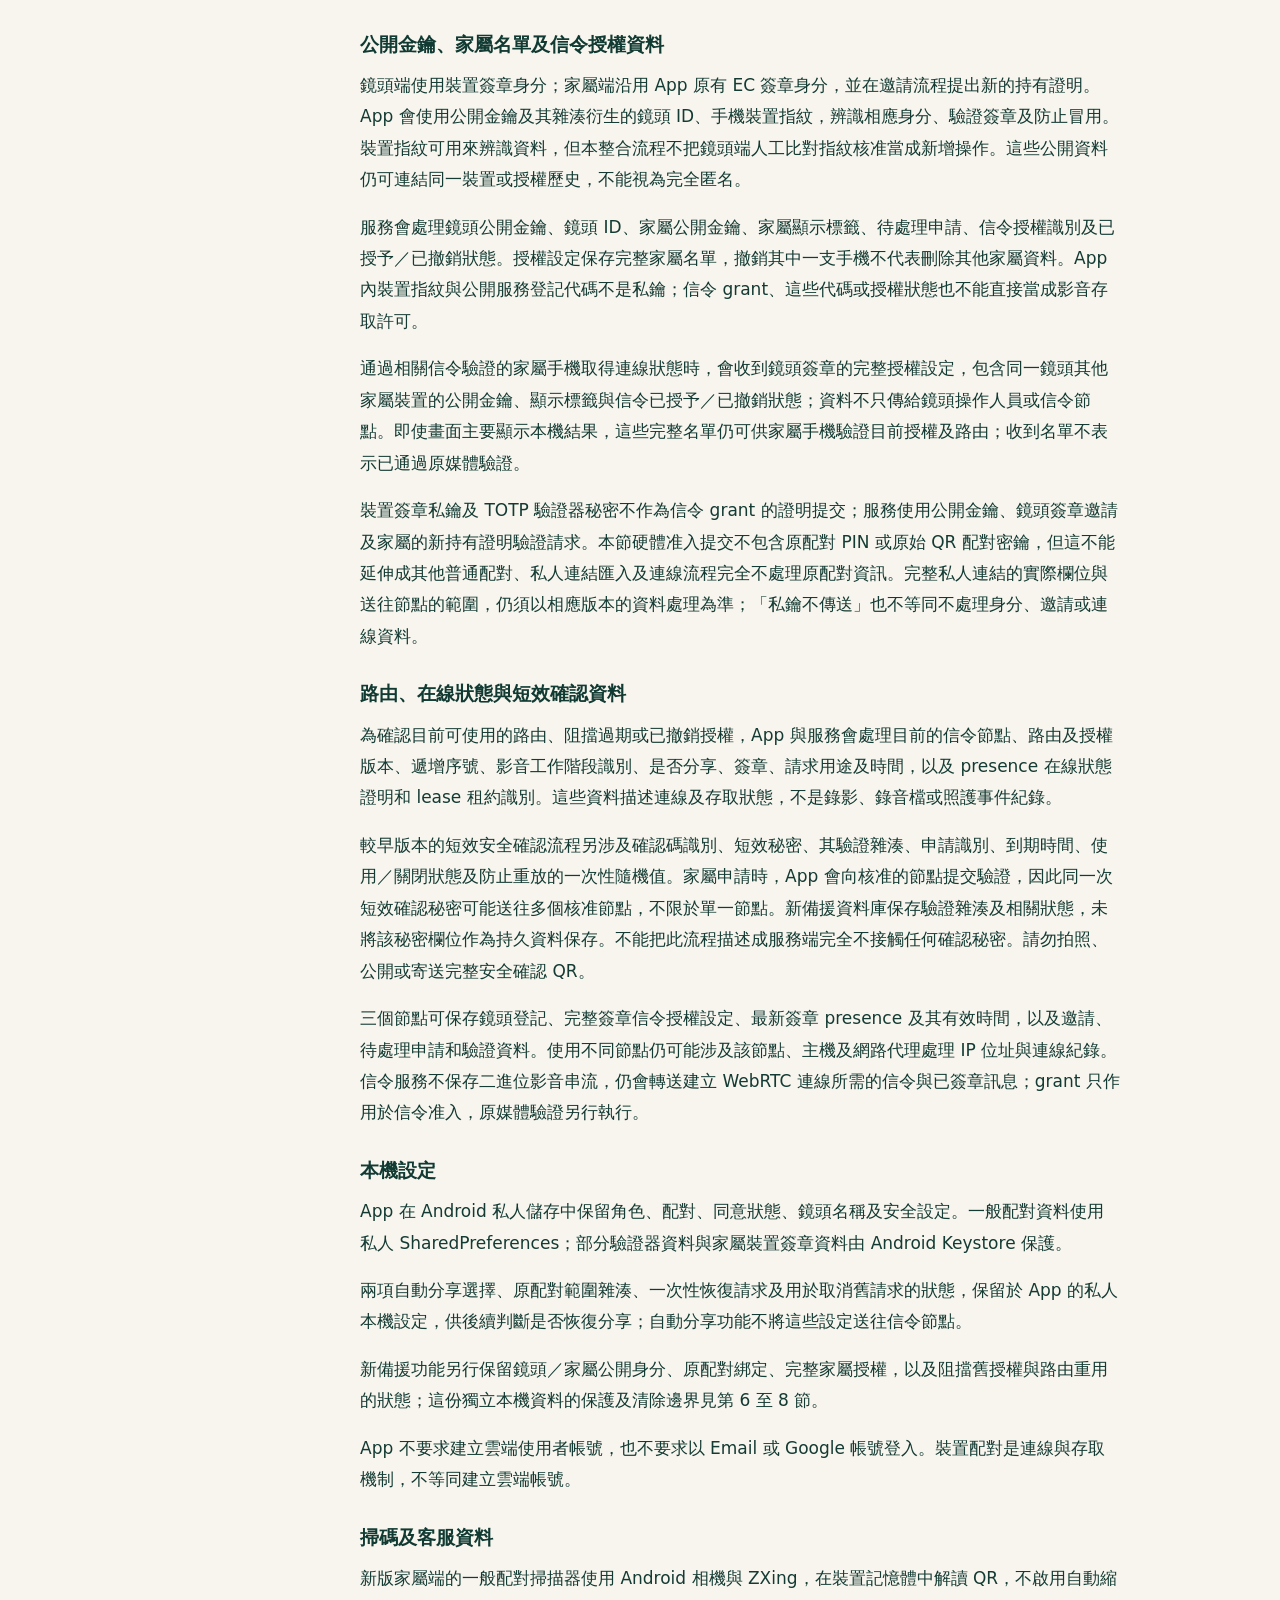
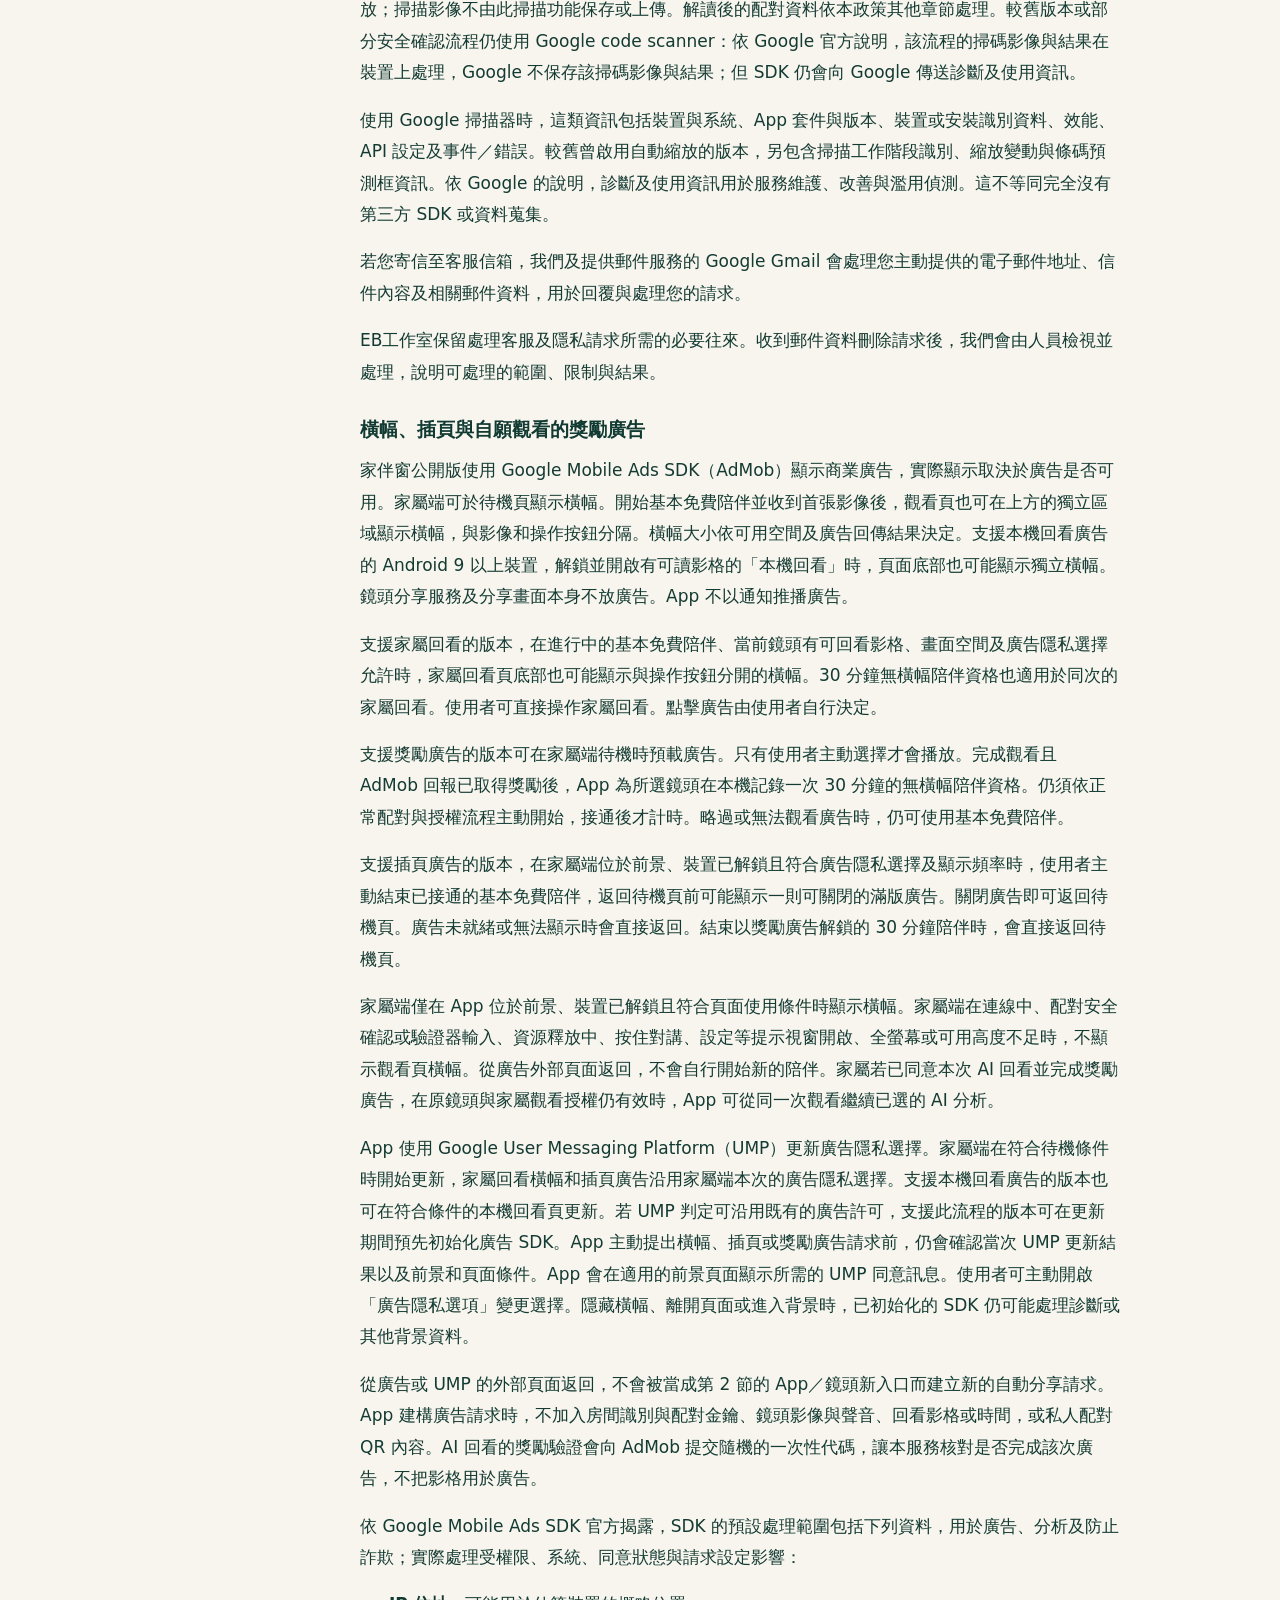
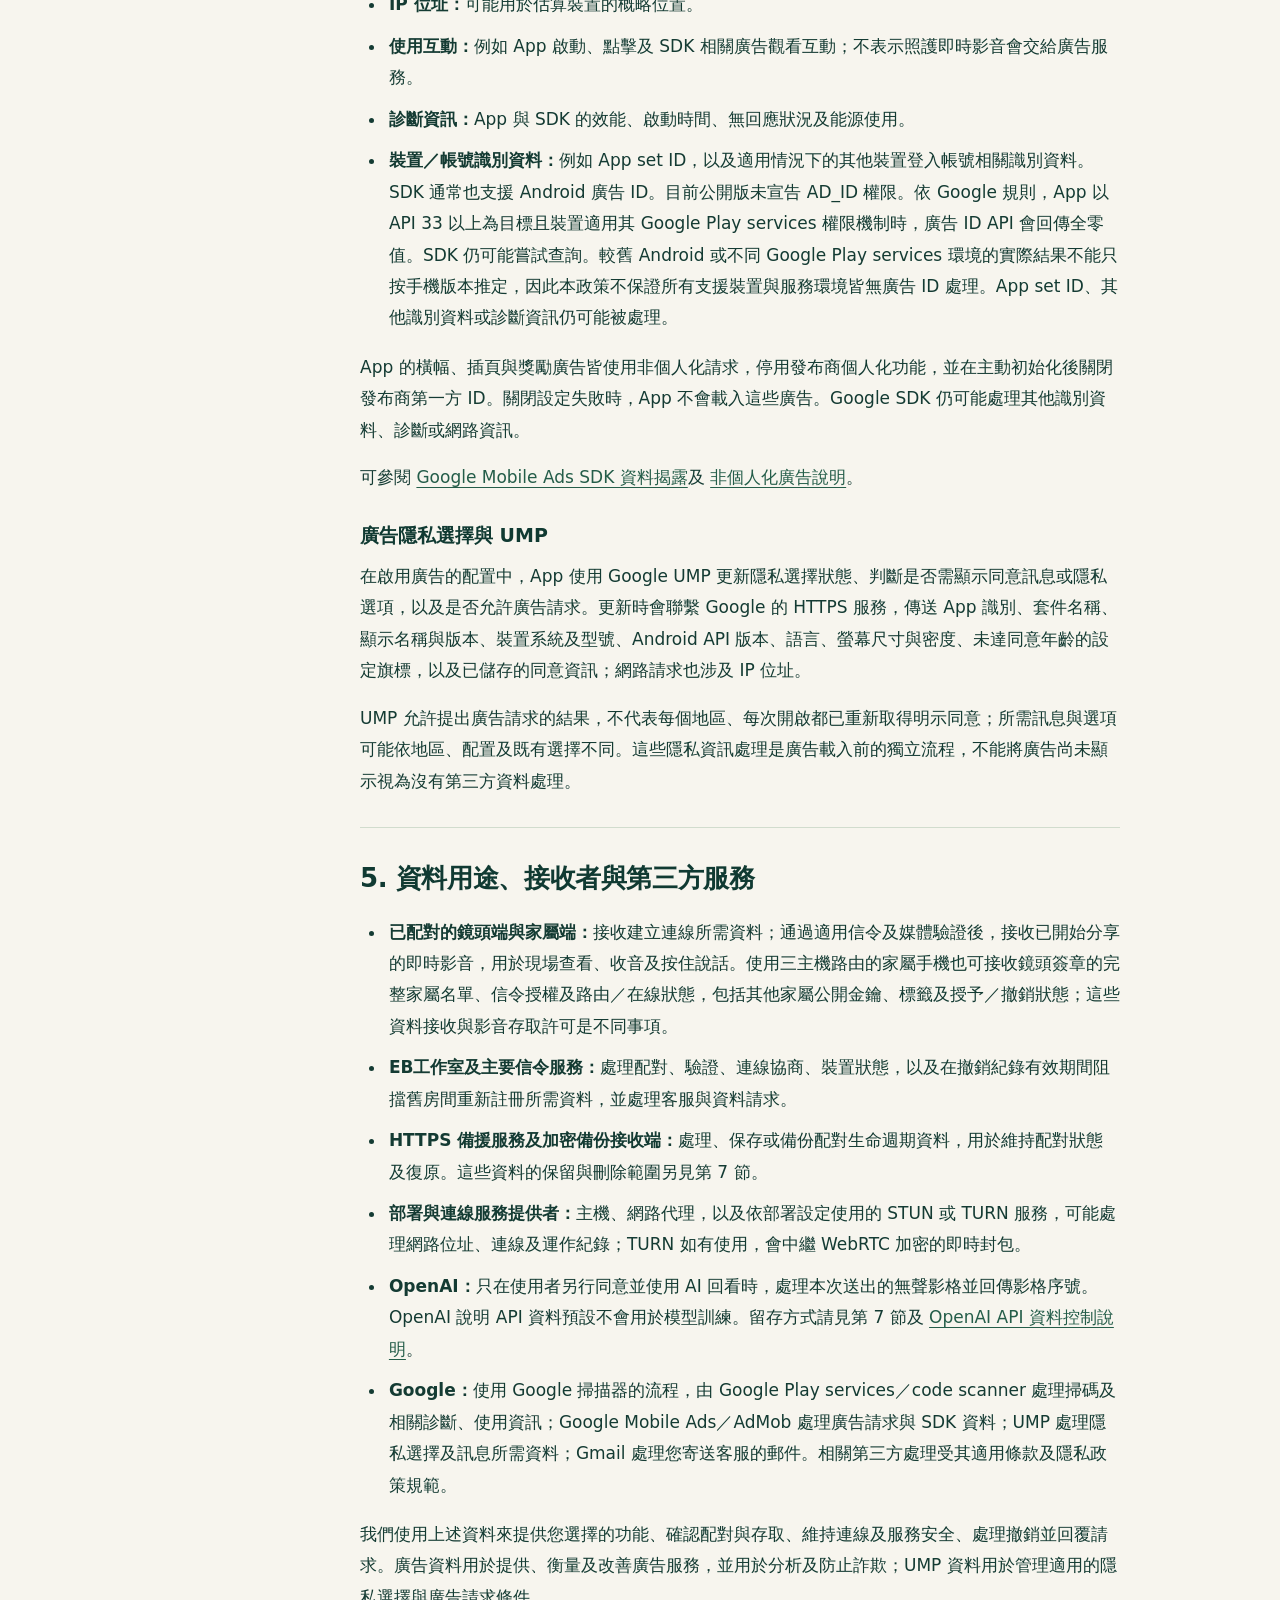
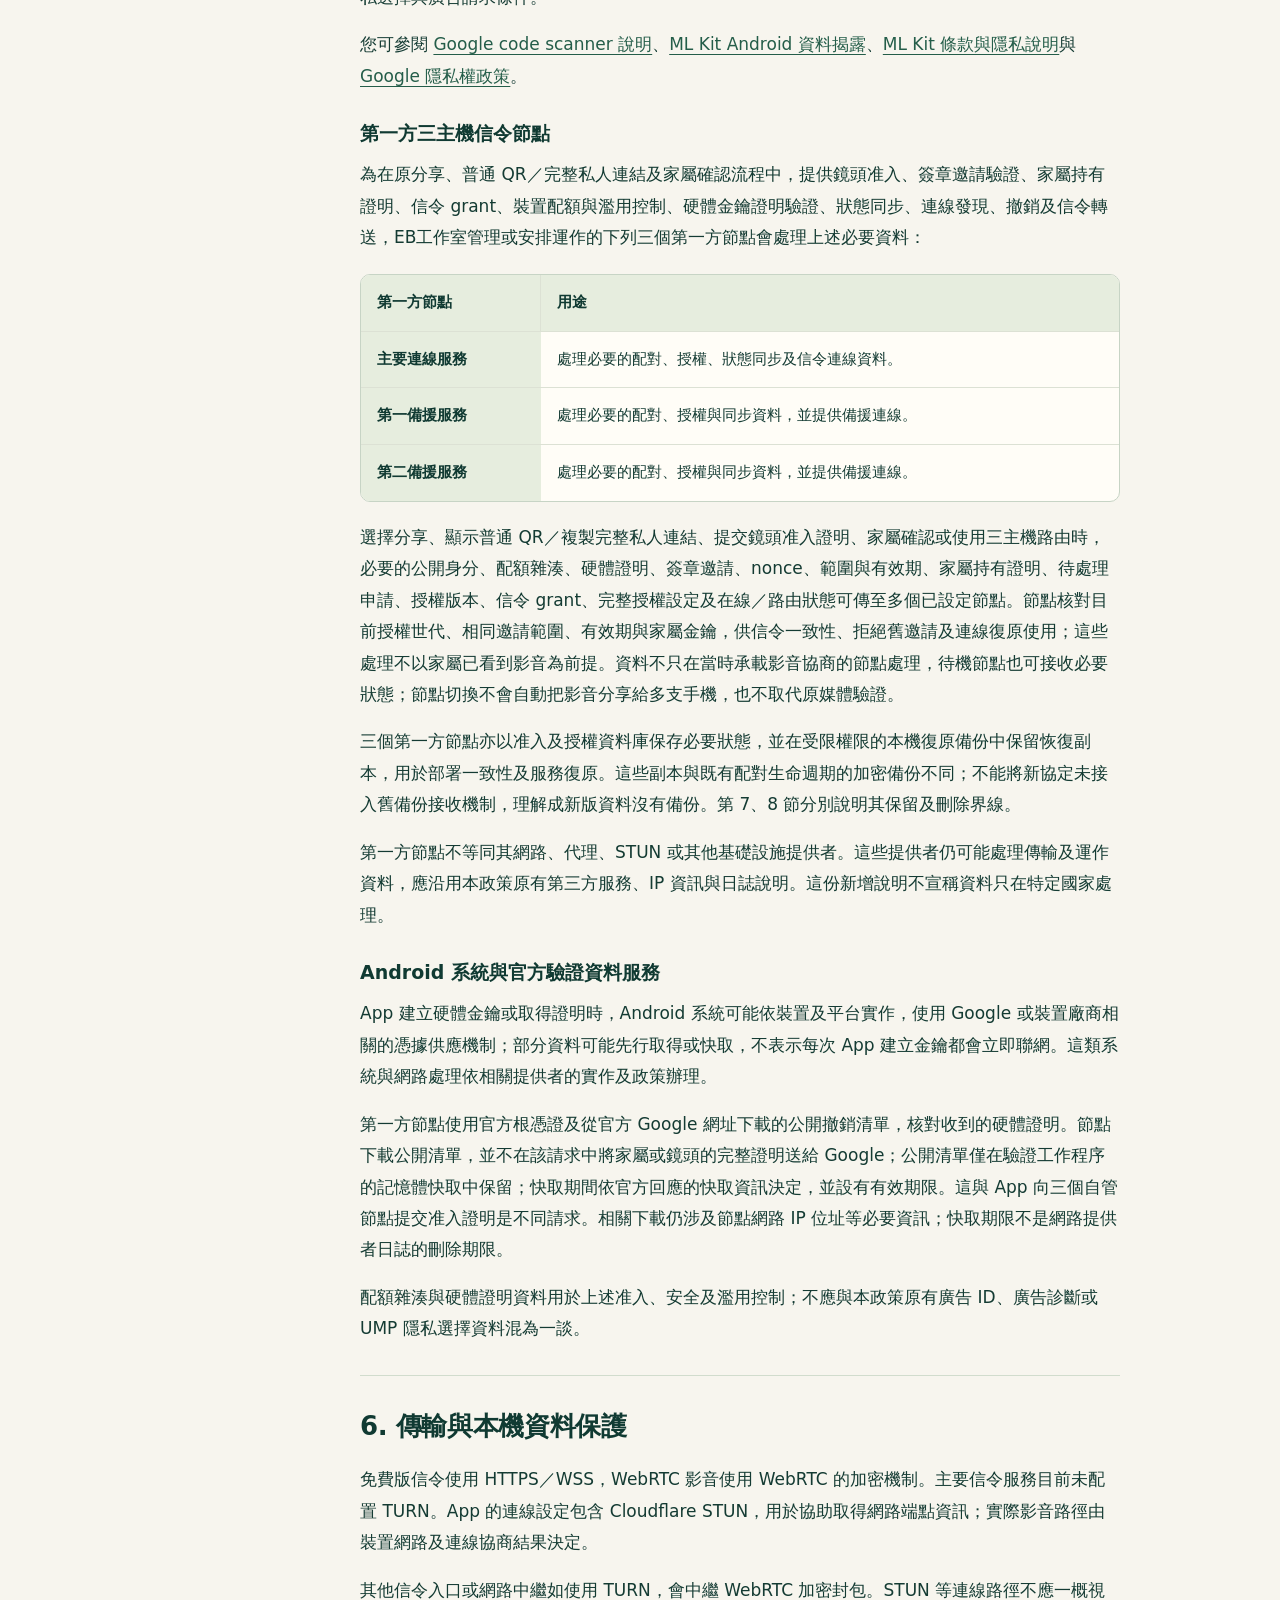
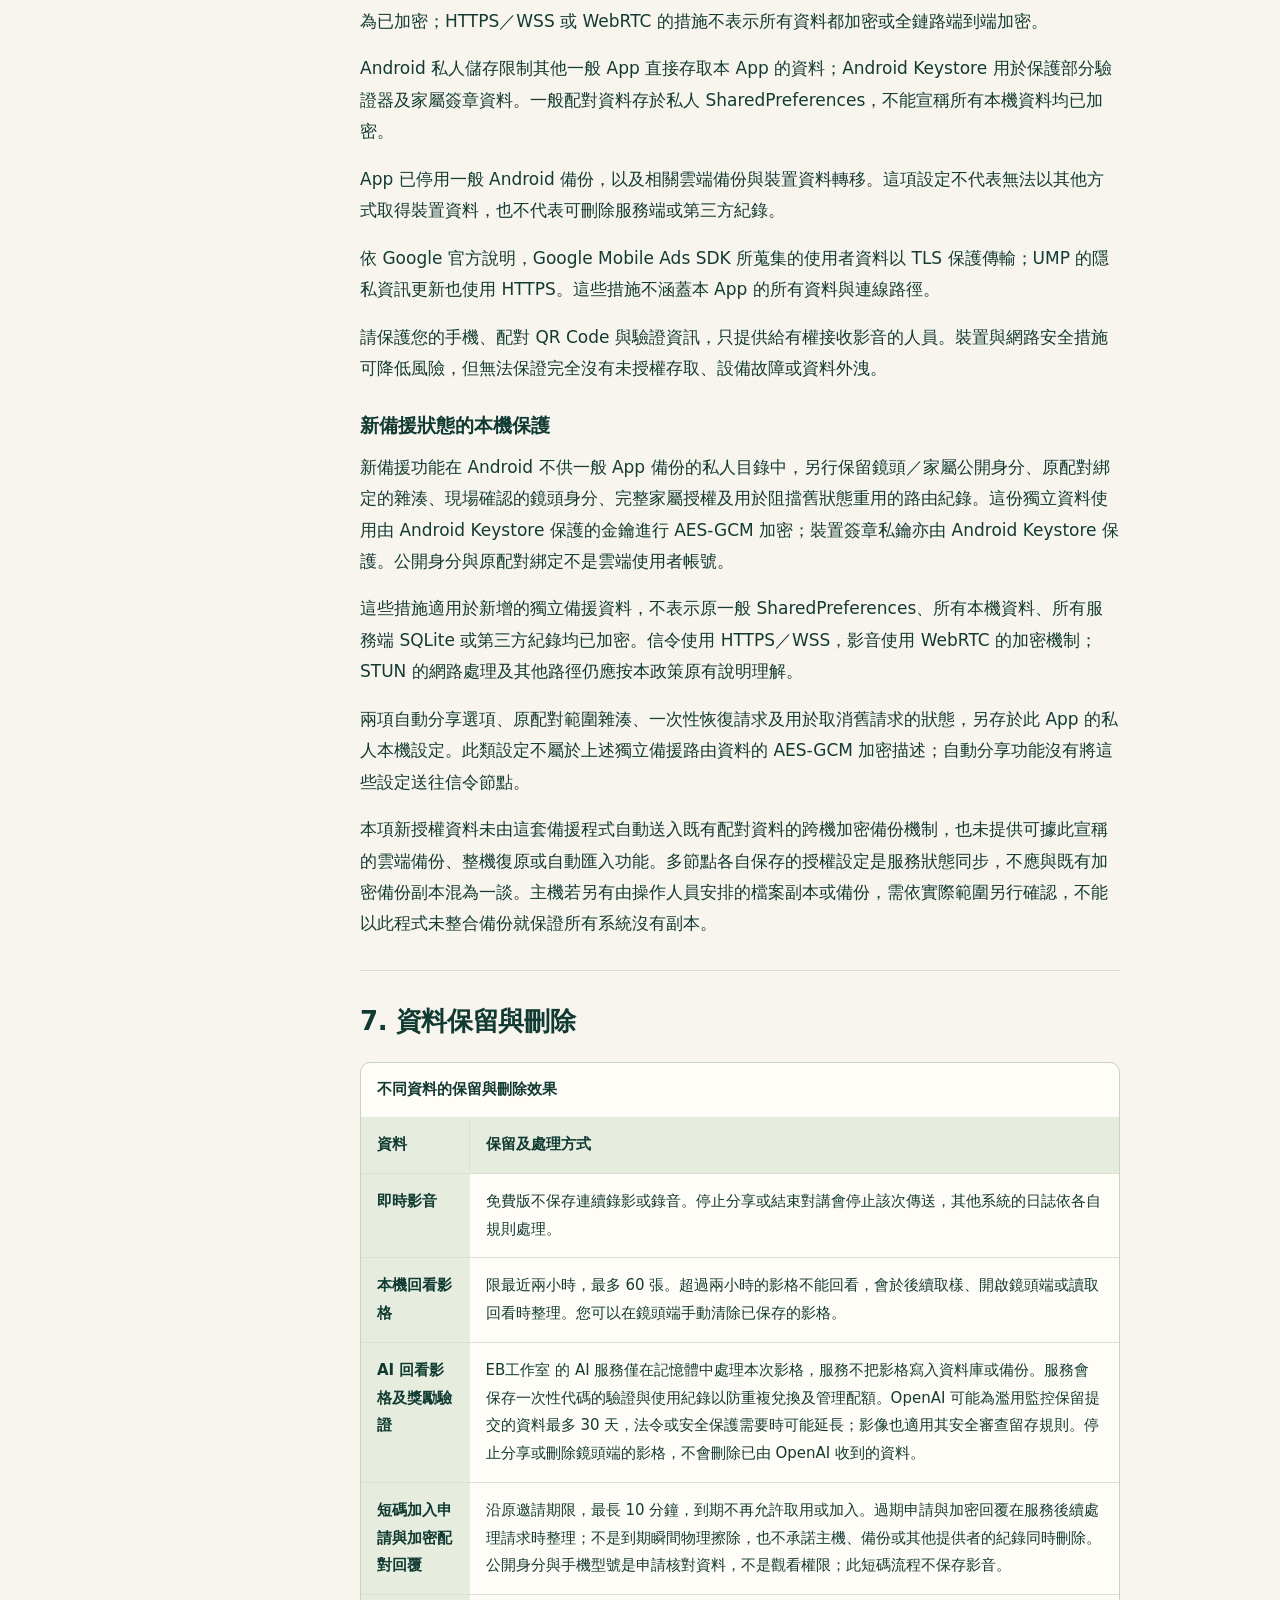
==== commit 56f2f26c: "Clarify AI replay reward lifetime" ====
--- a/free/privacy/index.html
+++ b/free/privacy/index.html
@@ -103,7 +103,7 @@
             <p>家屬回看也預設關閉。兩端皆支援時，請先取得現場所有人的同意，並在鏡頭端手動開始分享前選擇本機回看和「允許正在觀看的家屬回看」。選擇只適用於當次分享。家屬須已配對且獲授權，並正在觀看這台鏡頭，才能查看同一次分享新增的最近兩小時無聲影格。</p>
             <p>一般家屬回看的影格和拍攝時間透過鏡頭端與家屬端的加密直連傳送。信令服務只協助建立這條連線，普通回看不會把影格送往信令服務、中繼伺服器或雲端。家屬端只在回看頁暫時顯示影格，App 不儲存副本、不提供下載或匯出。切換鏡頭、斷線或離開回看會關閉家屬端的回看。若直連無法建立，家屬仍可使用原本可用的即時觀看。</p>
             <h3>選用 AI 回看</h3>
-            <p>AI 回看預設關閉。鏡頭端操作人員須先向可能入鏡的人說明本次影格會送往 OpenAI，取得所需的明確授權，再為當次分享另行開啟 AI 回看。正在觀看同一台鏡頭且獲授權的家屬，也須在回看頁了解資料用途並同意本次傳送，才可選擇觀看一則獎勵廣告，完成後取得一次 AI 回看。使用者可略過。一般回看可獨立使用。</p>
+            <p>AI 回看預設關閉。鏡頭端操作人員須先向可能入鏡的人說明本次影格會送往 OpenAI，取得所需的明確授權，再為當次分享另行開啟 AI 回看。正在觀看同一台鏡頭且獲授權的家屬，也須在回看頁了解資料用途並同意本次傳送，才可選擇觀看一則獎勵廣告。完成後可在當次開啟的回看頁使用一次 AI 回看。離開回看頁後，下次使用 AI 回看須重新取得獎勵。使用者可略過。一般回看可獨立使用。</p>
             <p>每次分析會將當前鏡頭同一次分享中、最近兩小時可取得的最多 60 張無聲影格，以 HTTPS 送到 EB工作室 的 AI 回看服務，再送至 OpenAI API。此流程不傳送音訊、私人配對資料或拍攝時間。OpenAI 回傳建議影格的序號，家屬端在原回看頁篩選影格。這項功能僅標出照片中可見的人體動作變化，不做身分辨識或追蹤。兩次拍照之間沒有拍到的動作無法判斷，結果可能有誤判或遺漏。</p>
             <h3>配對、驗證與連線資料</h3>
             <p>免費版信令服務用於配對與建立連線，不接收二進位影音串流。服務會處理房間及裝置識別、憑證或其雜湊、工作階段、驗證封套，以及 SDP、ICE 等協商資料。這些資料可能包含建立連線所需的網路端點與 IP 資訊。</p>
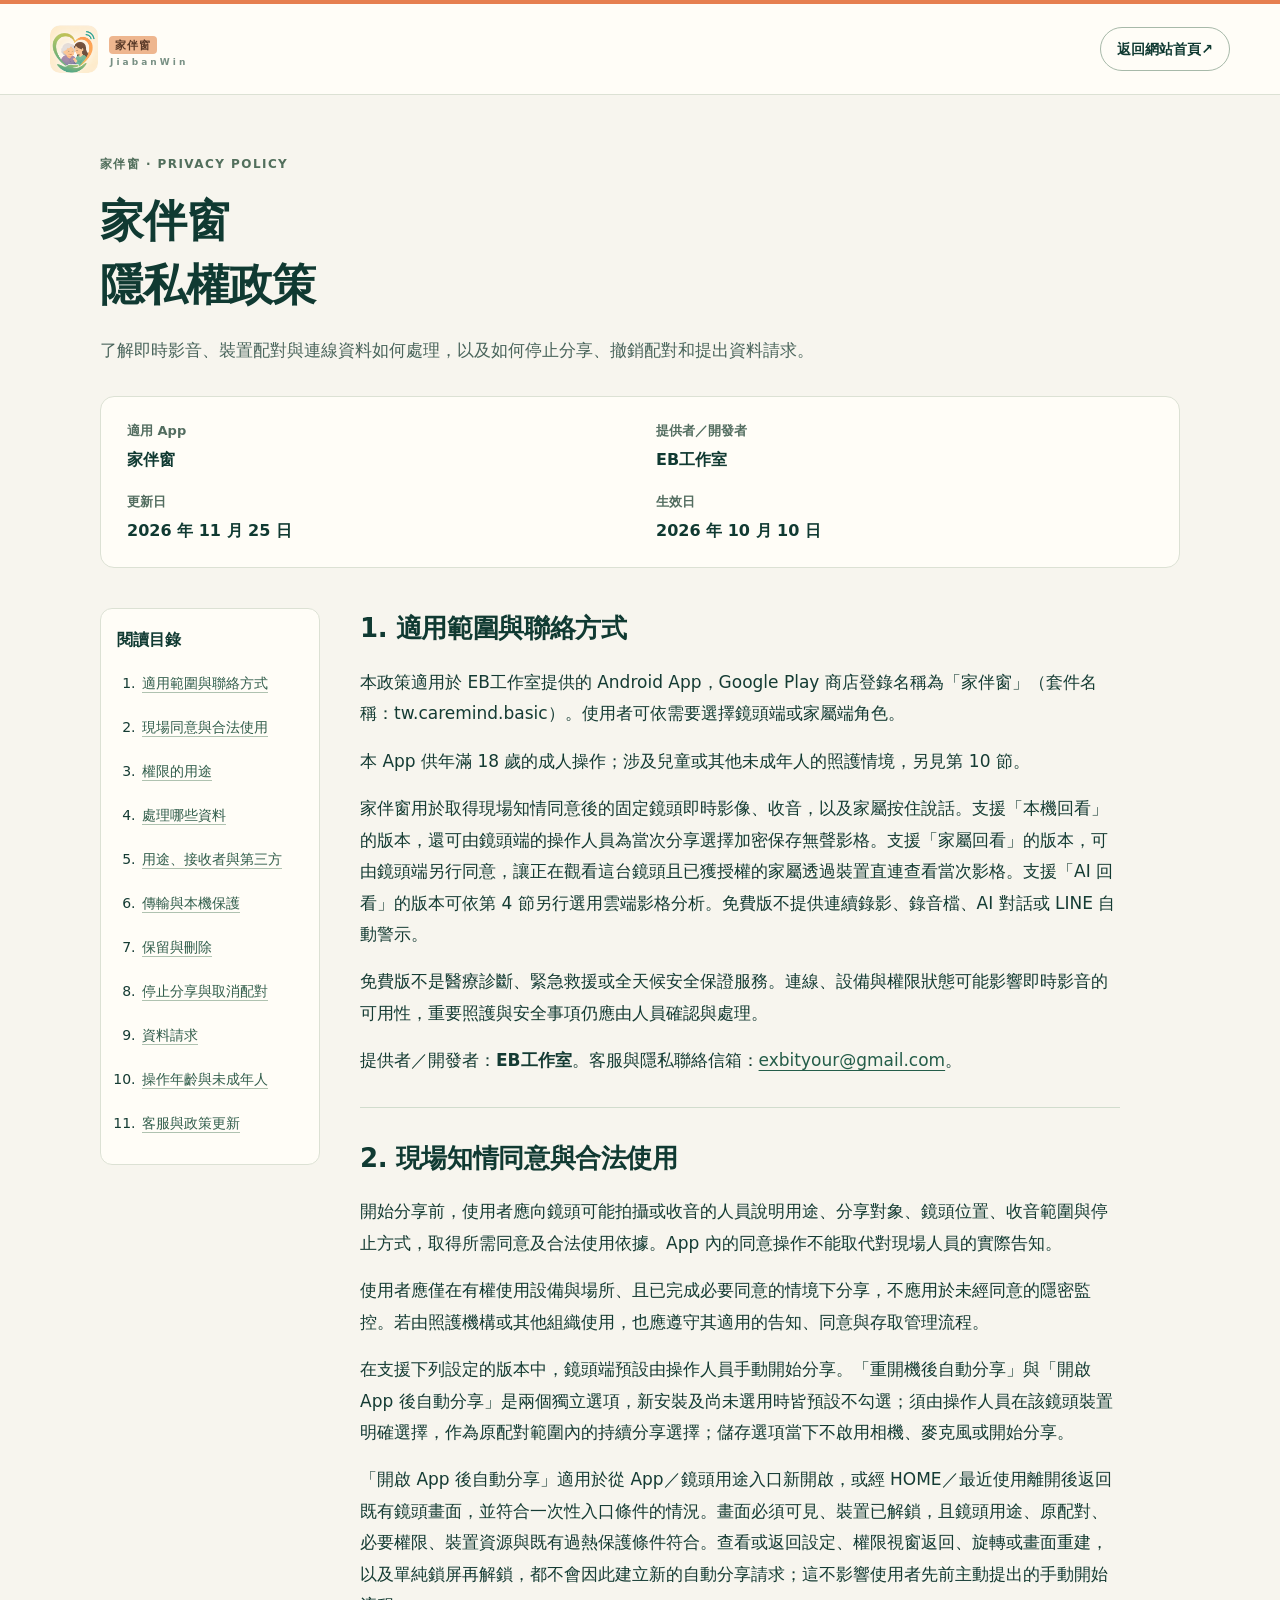
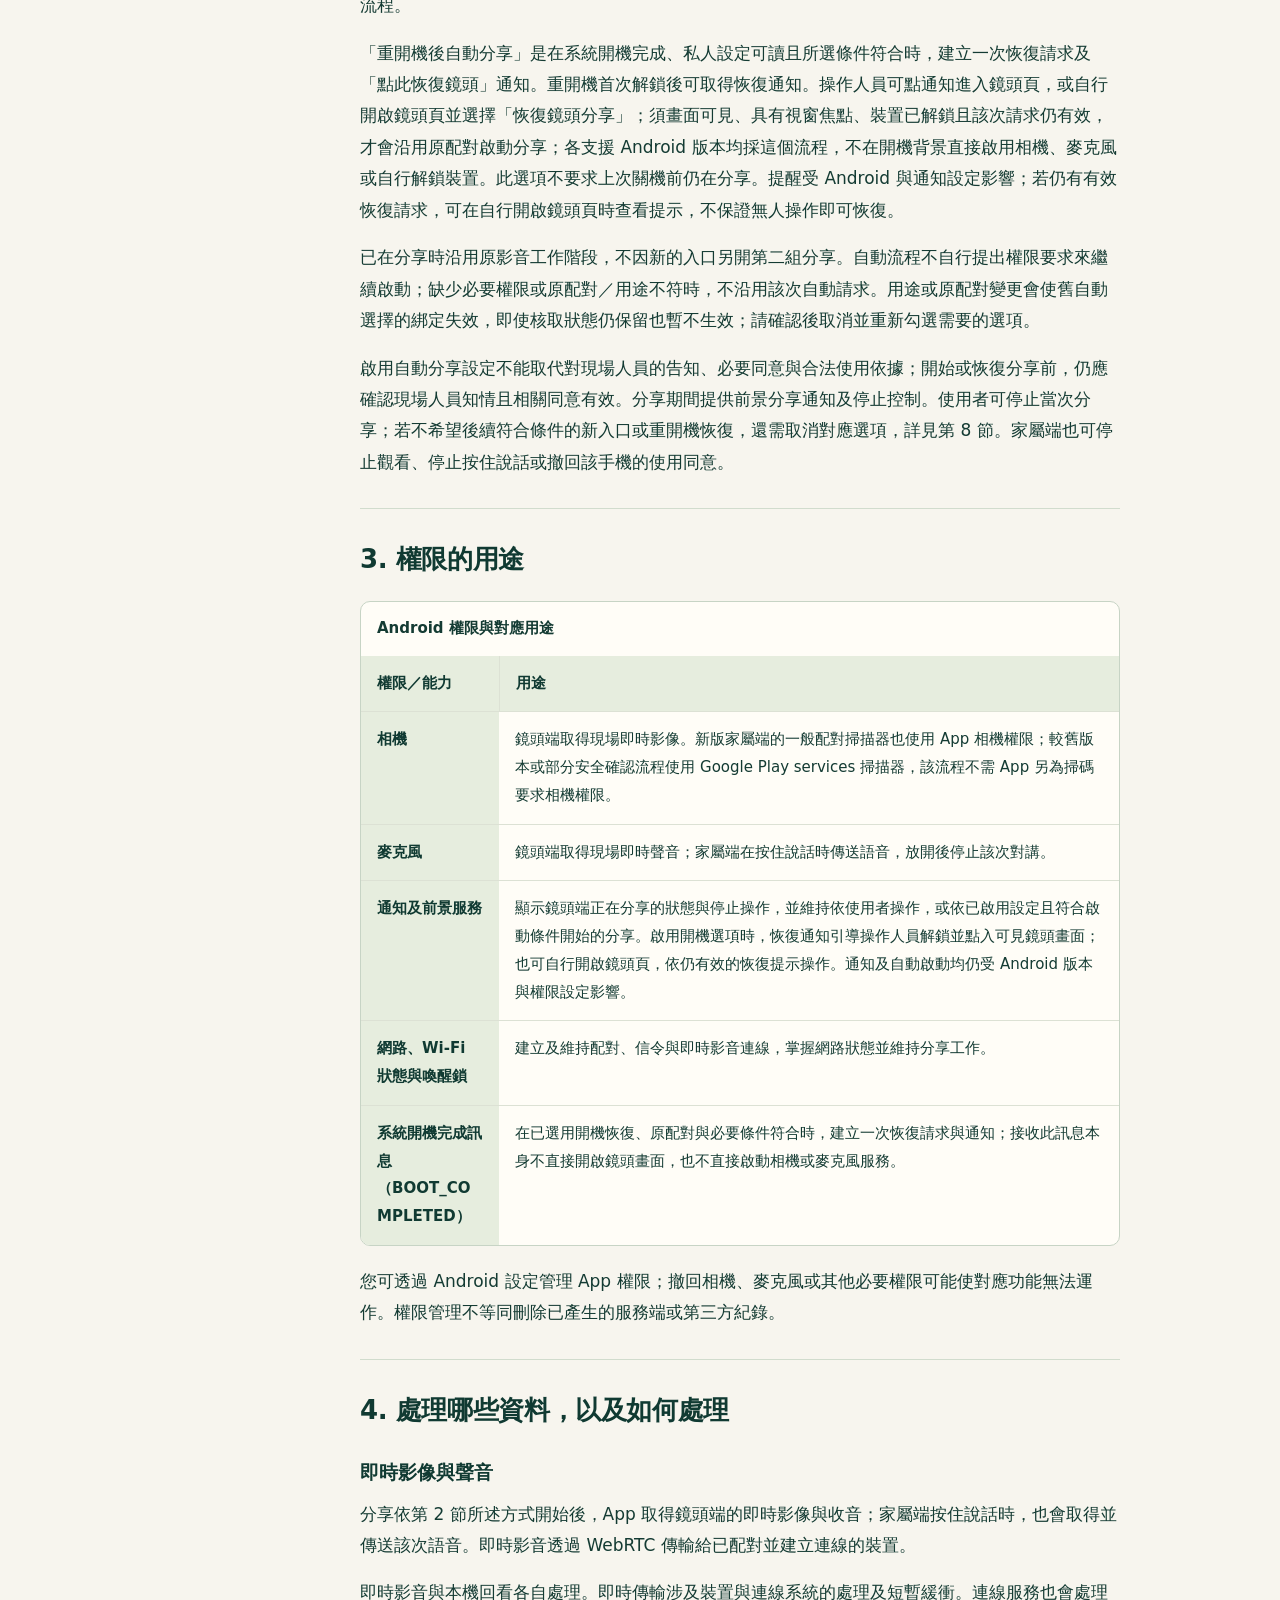
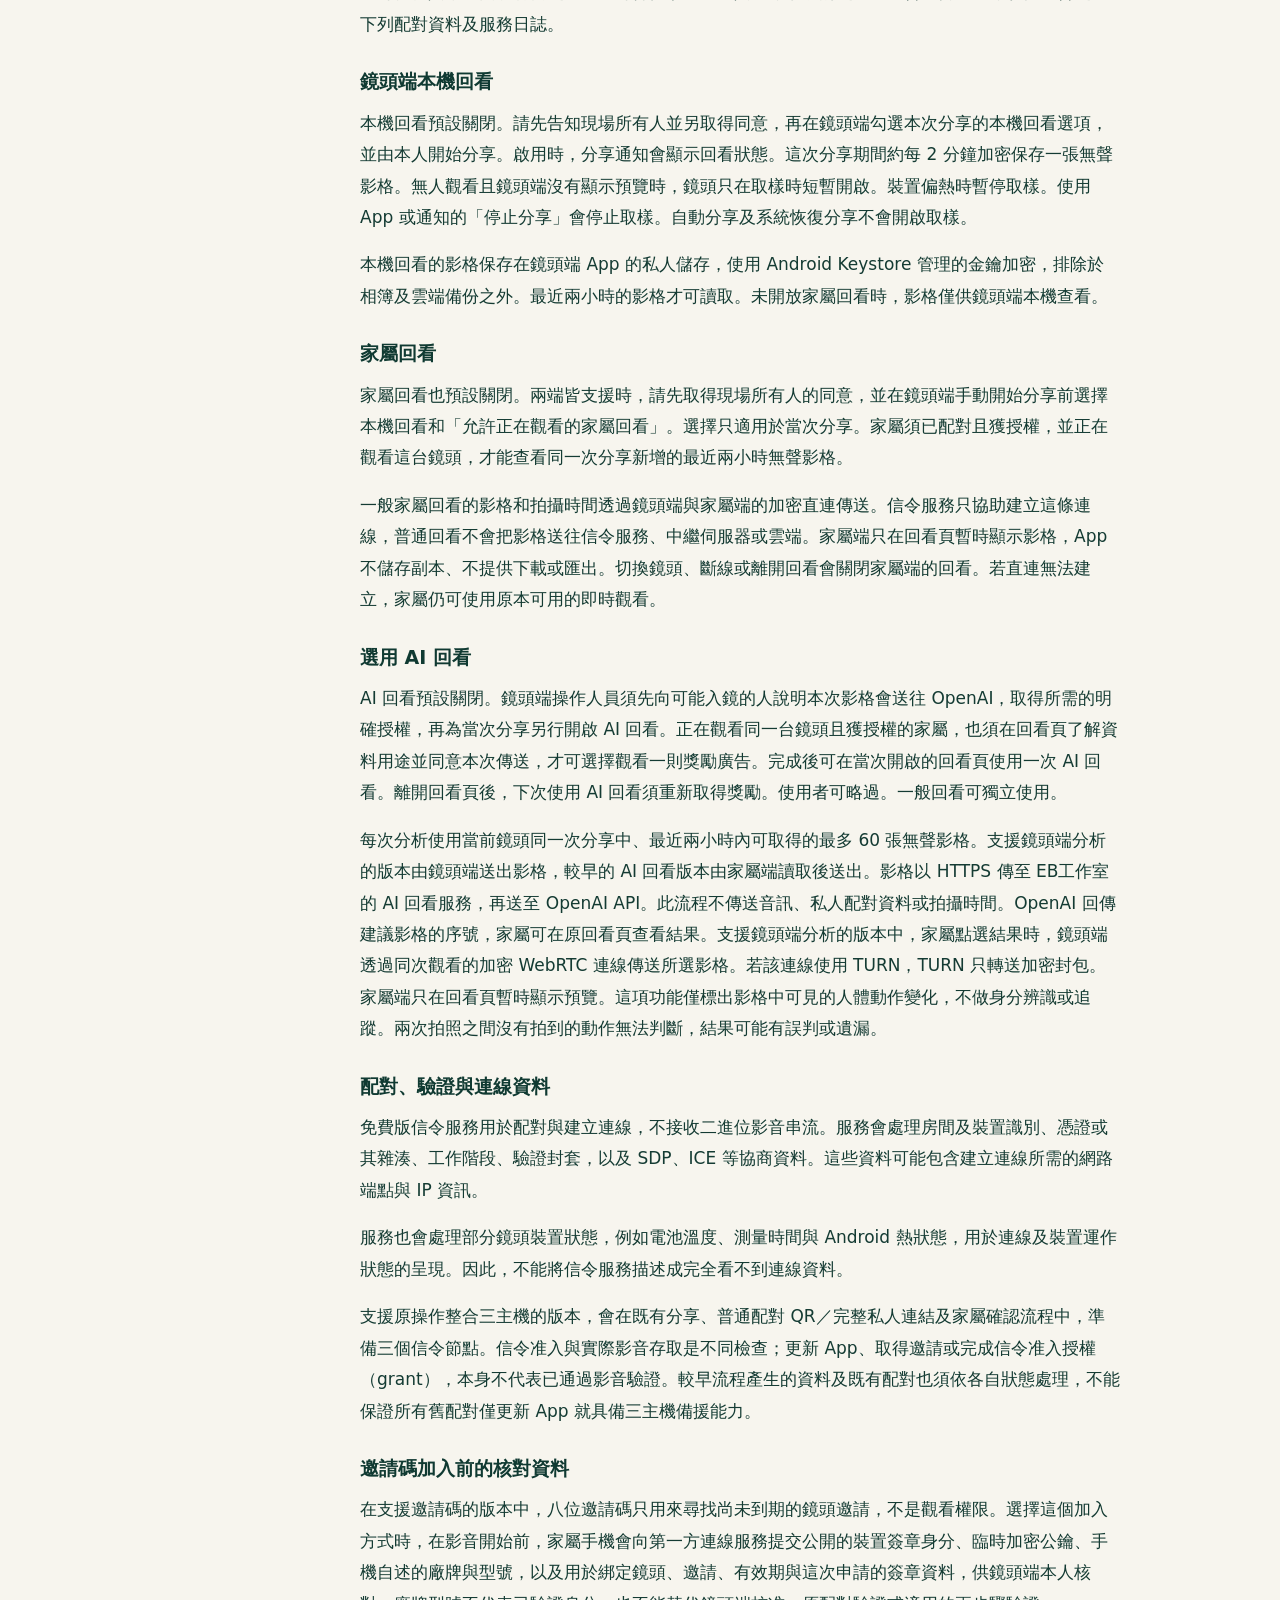
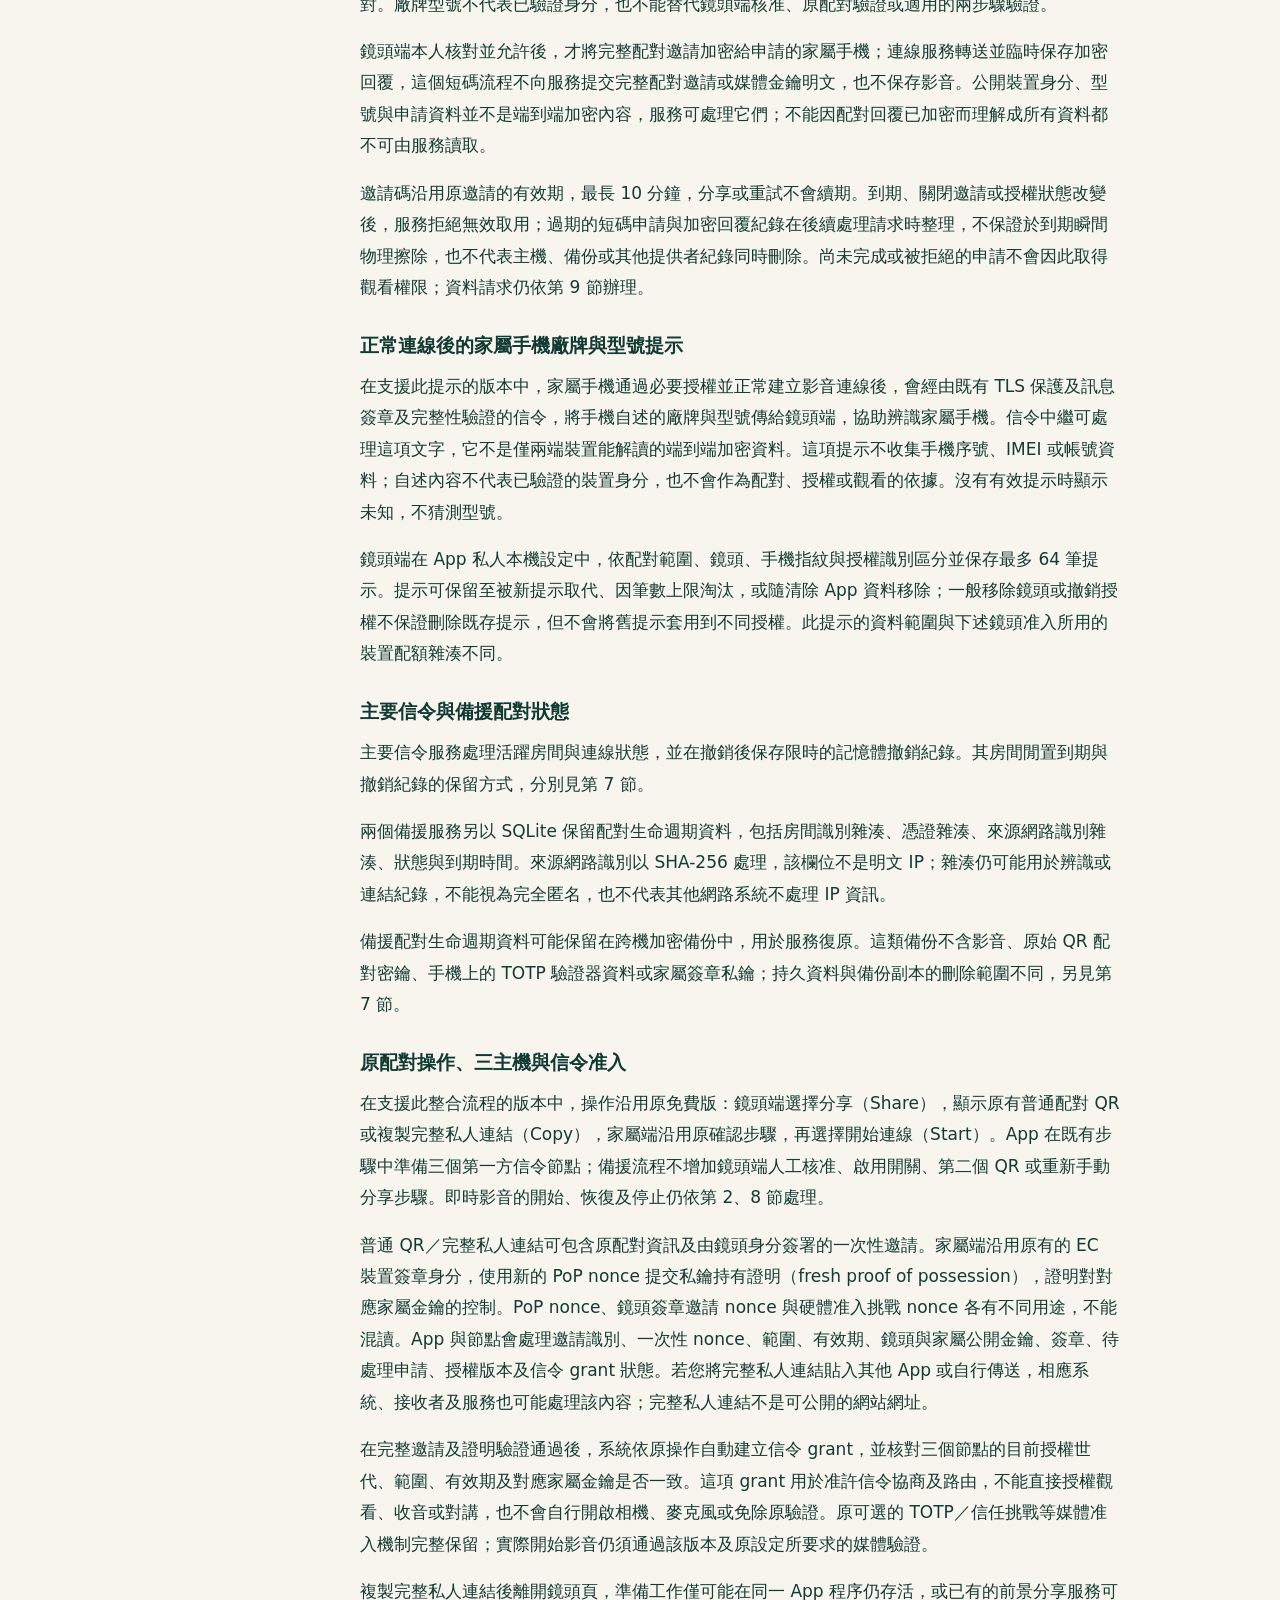
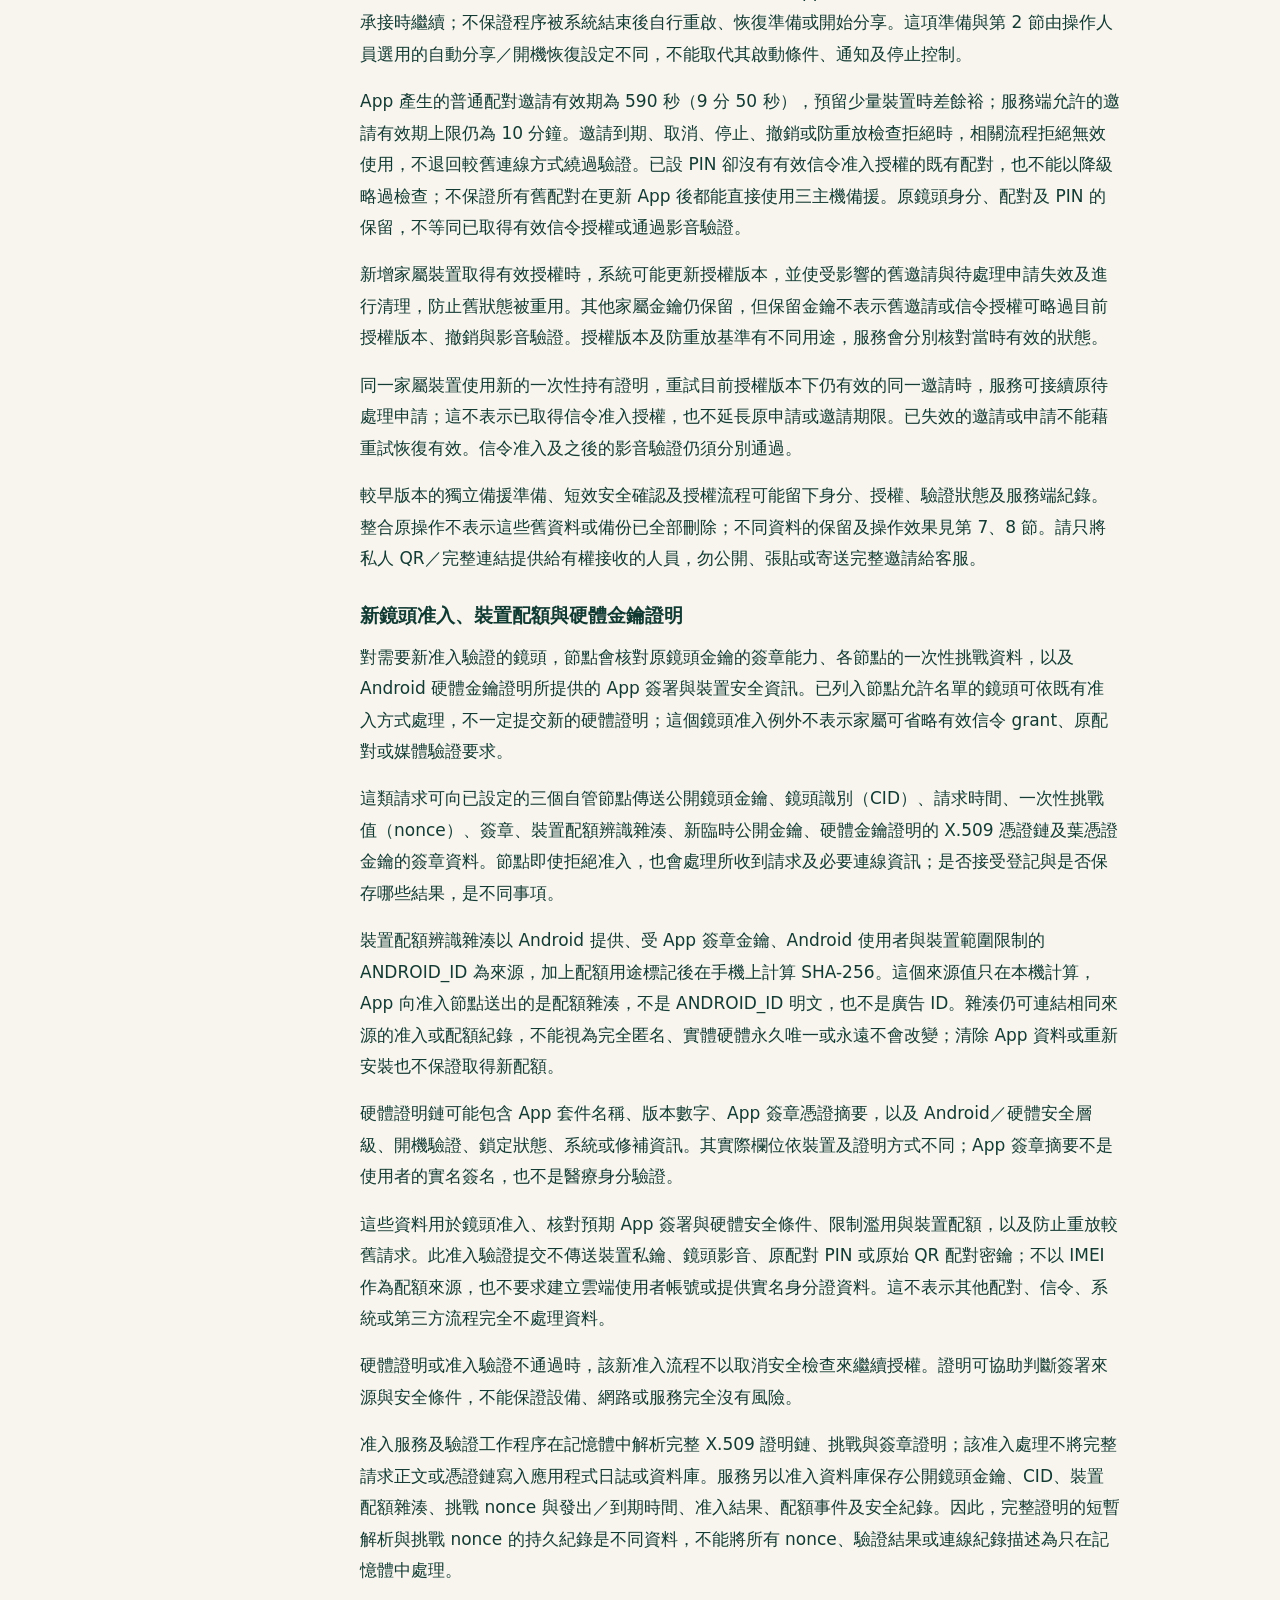
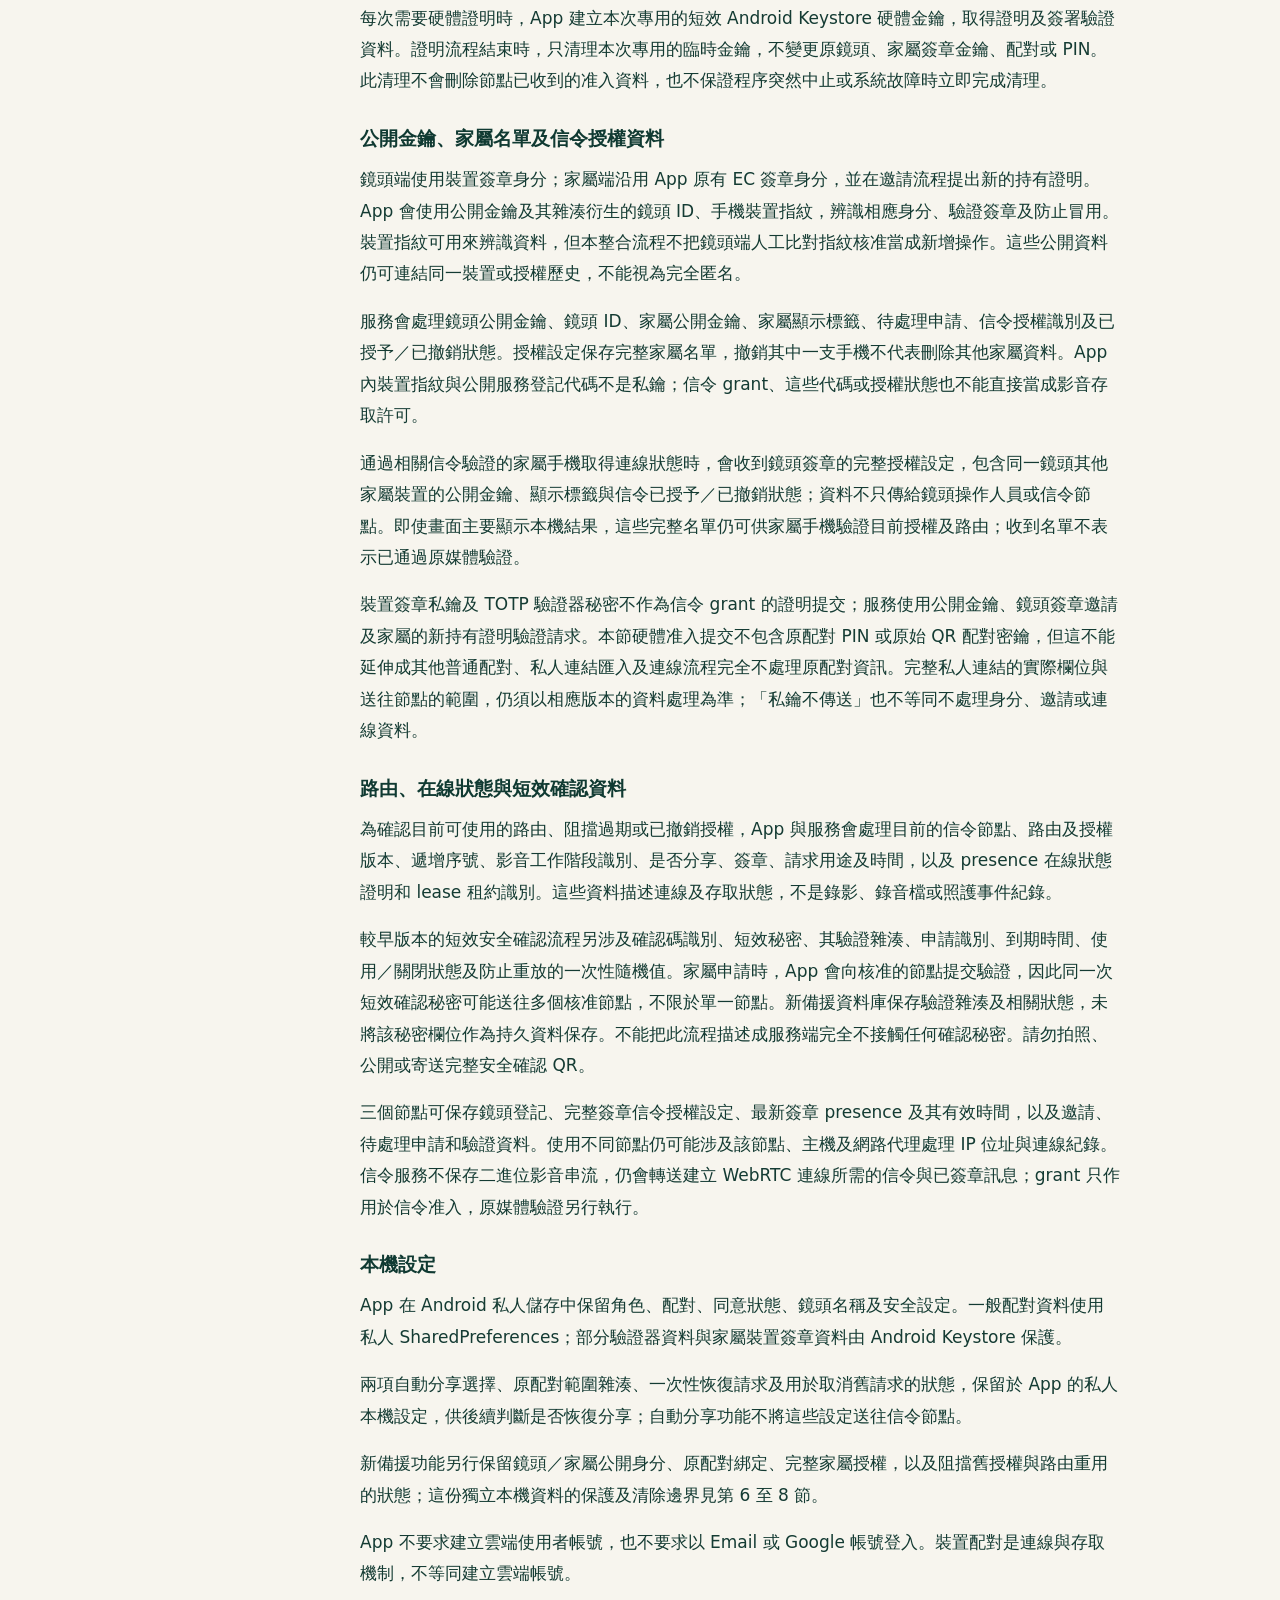
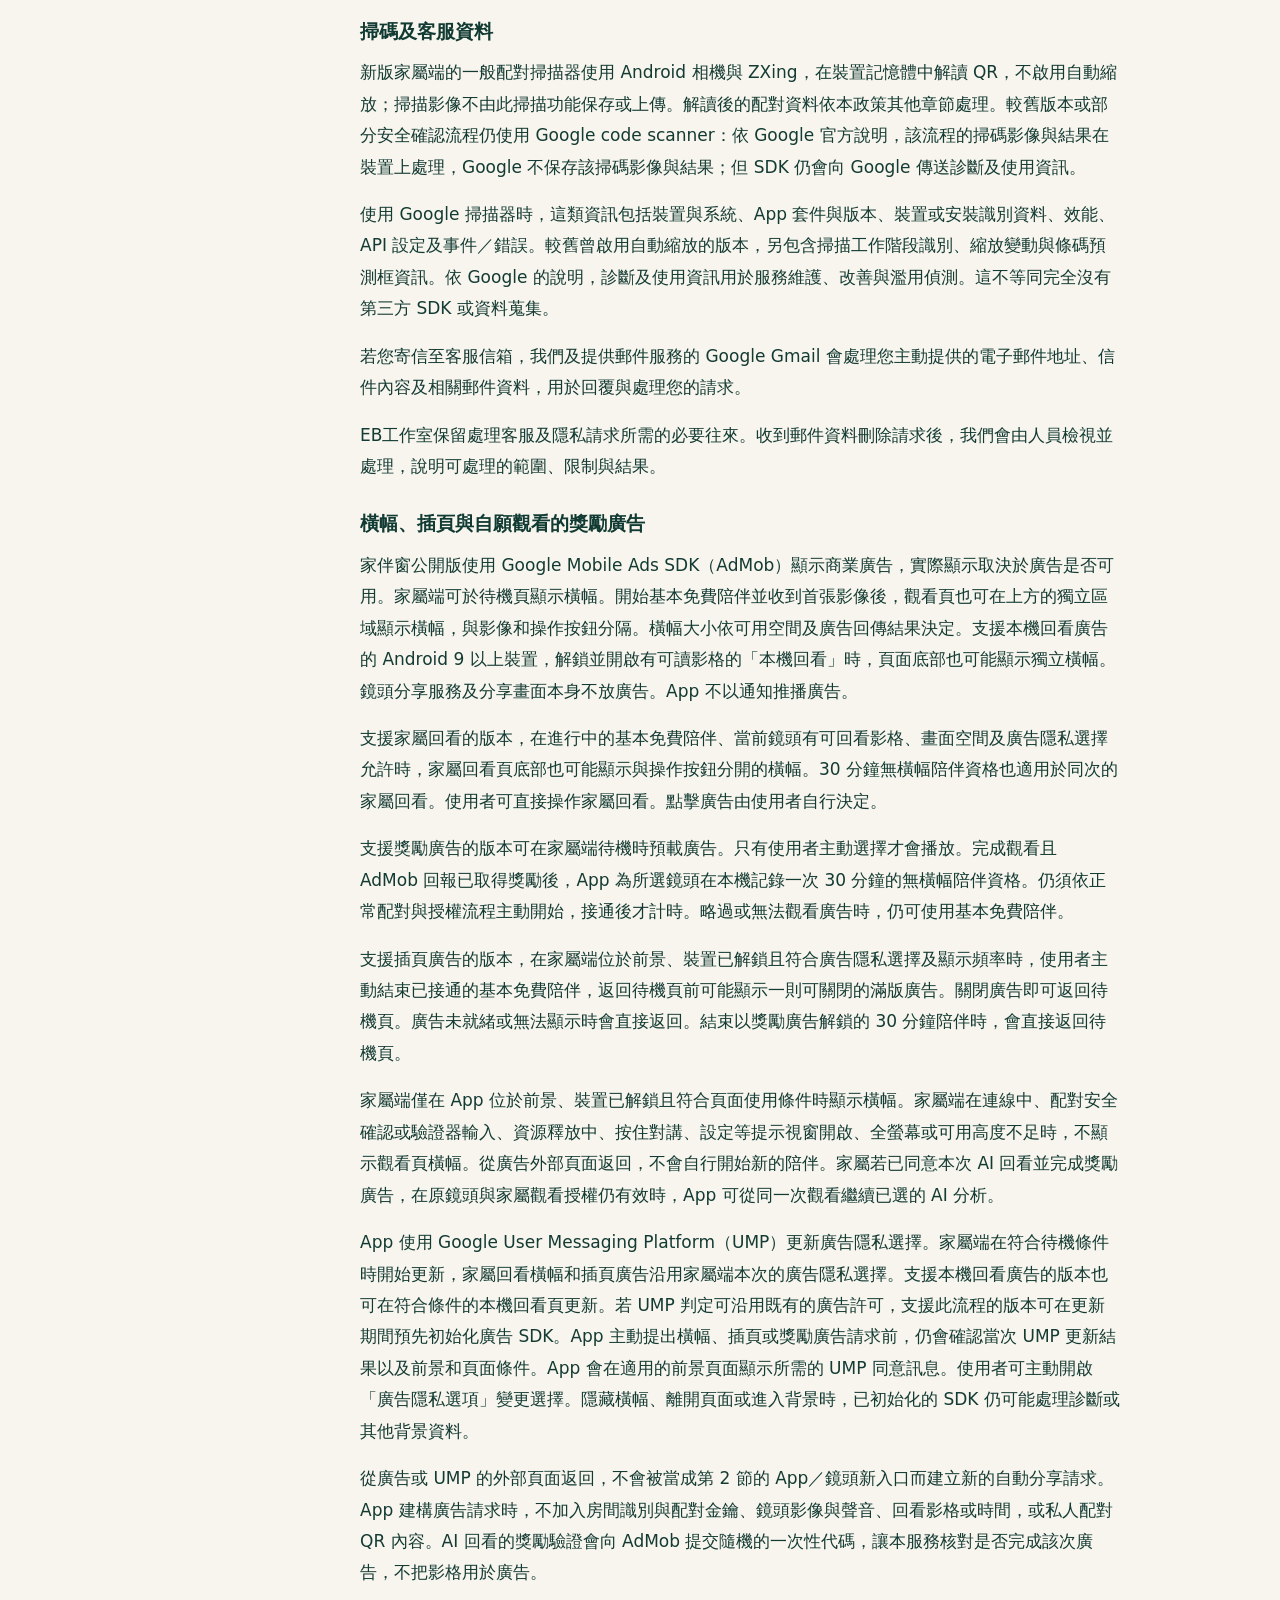
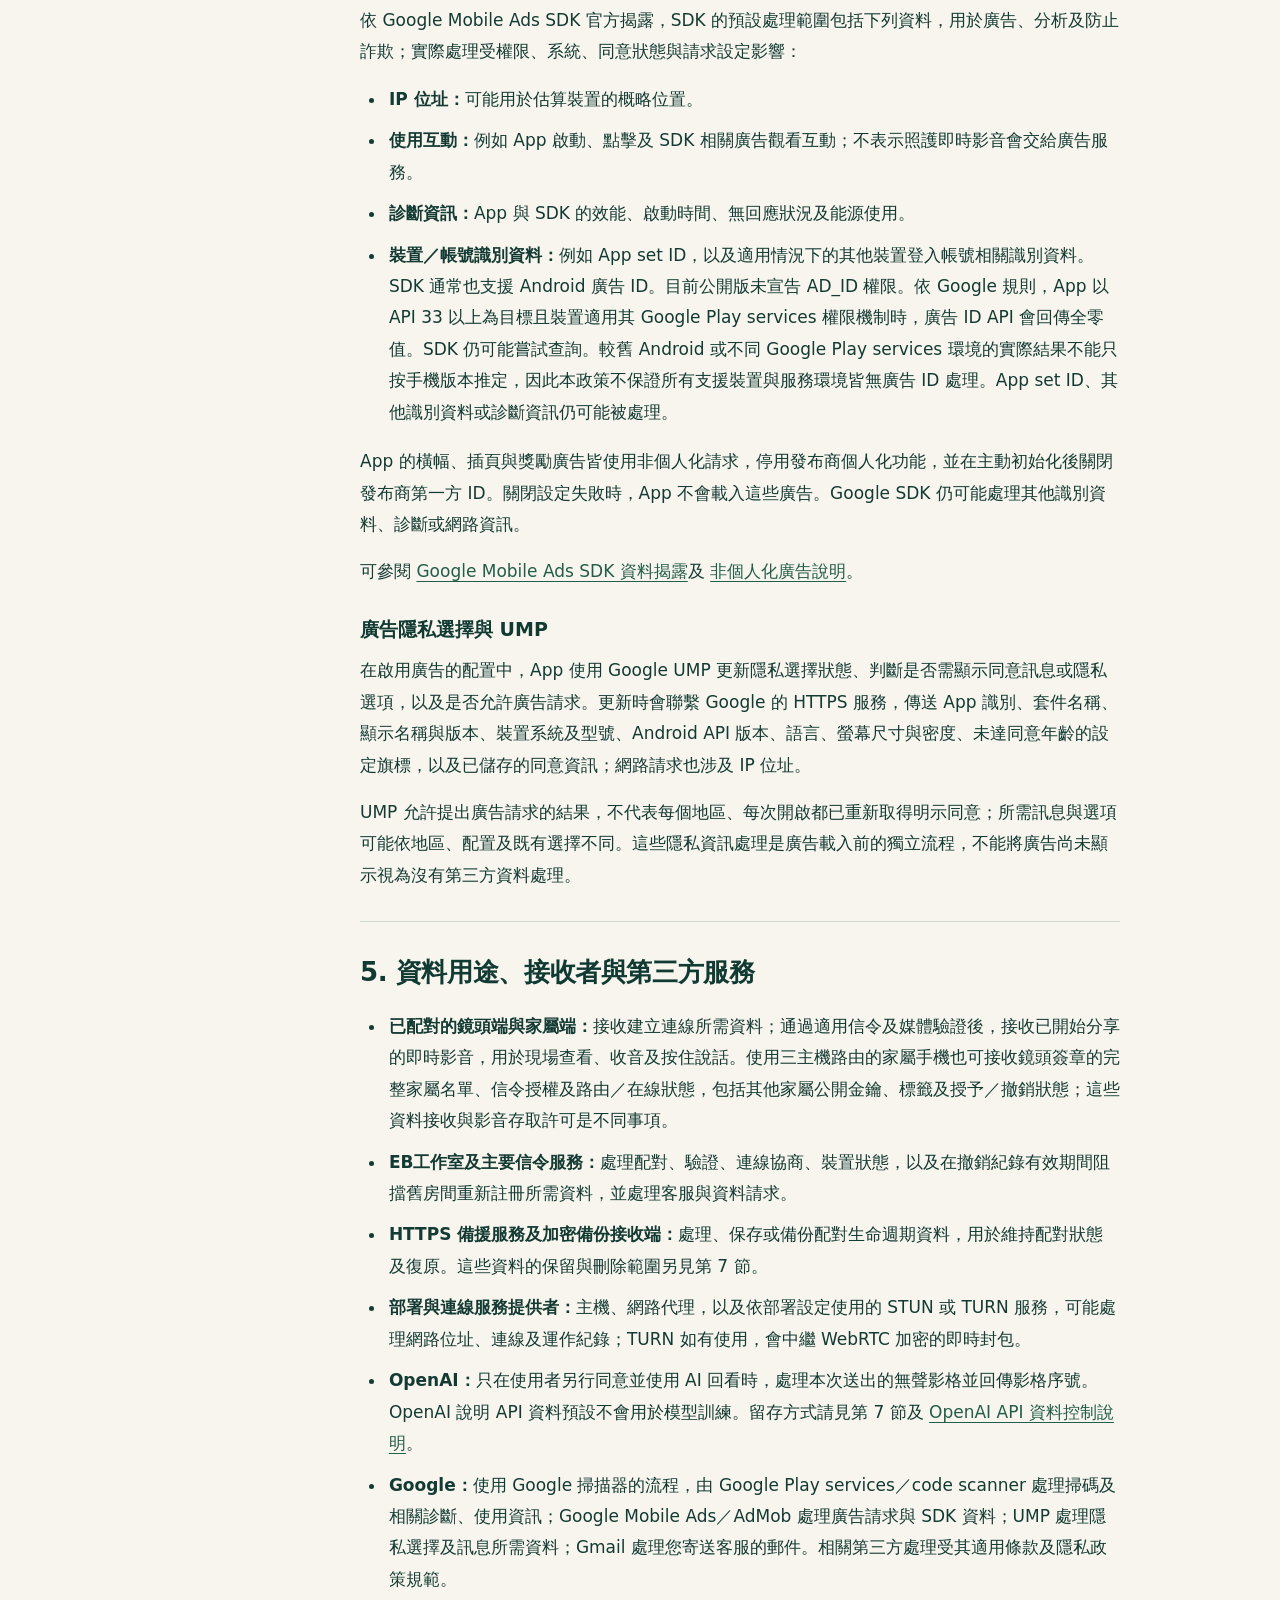
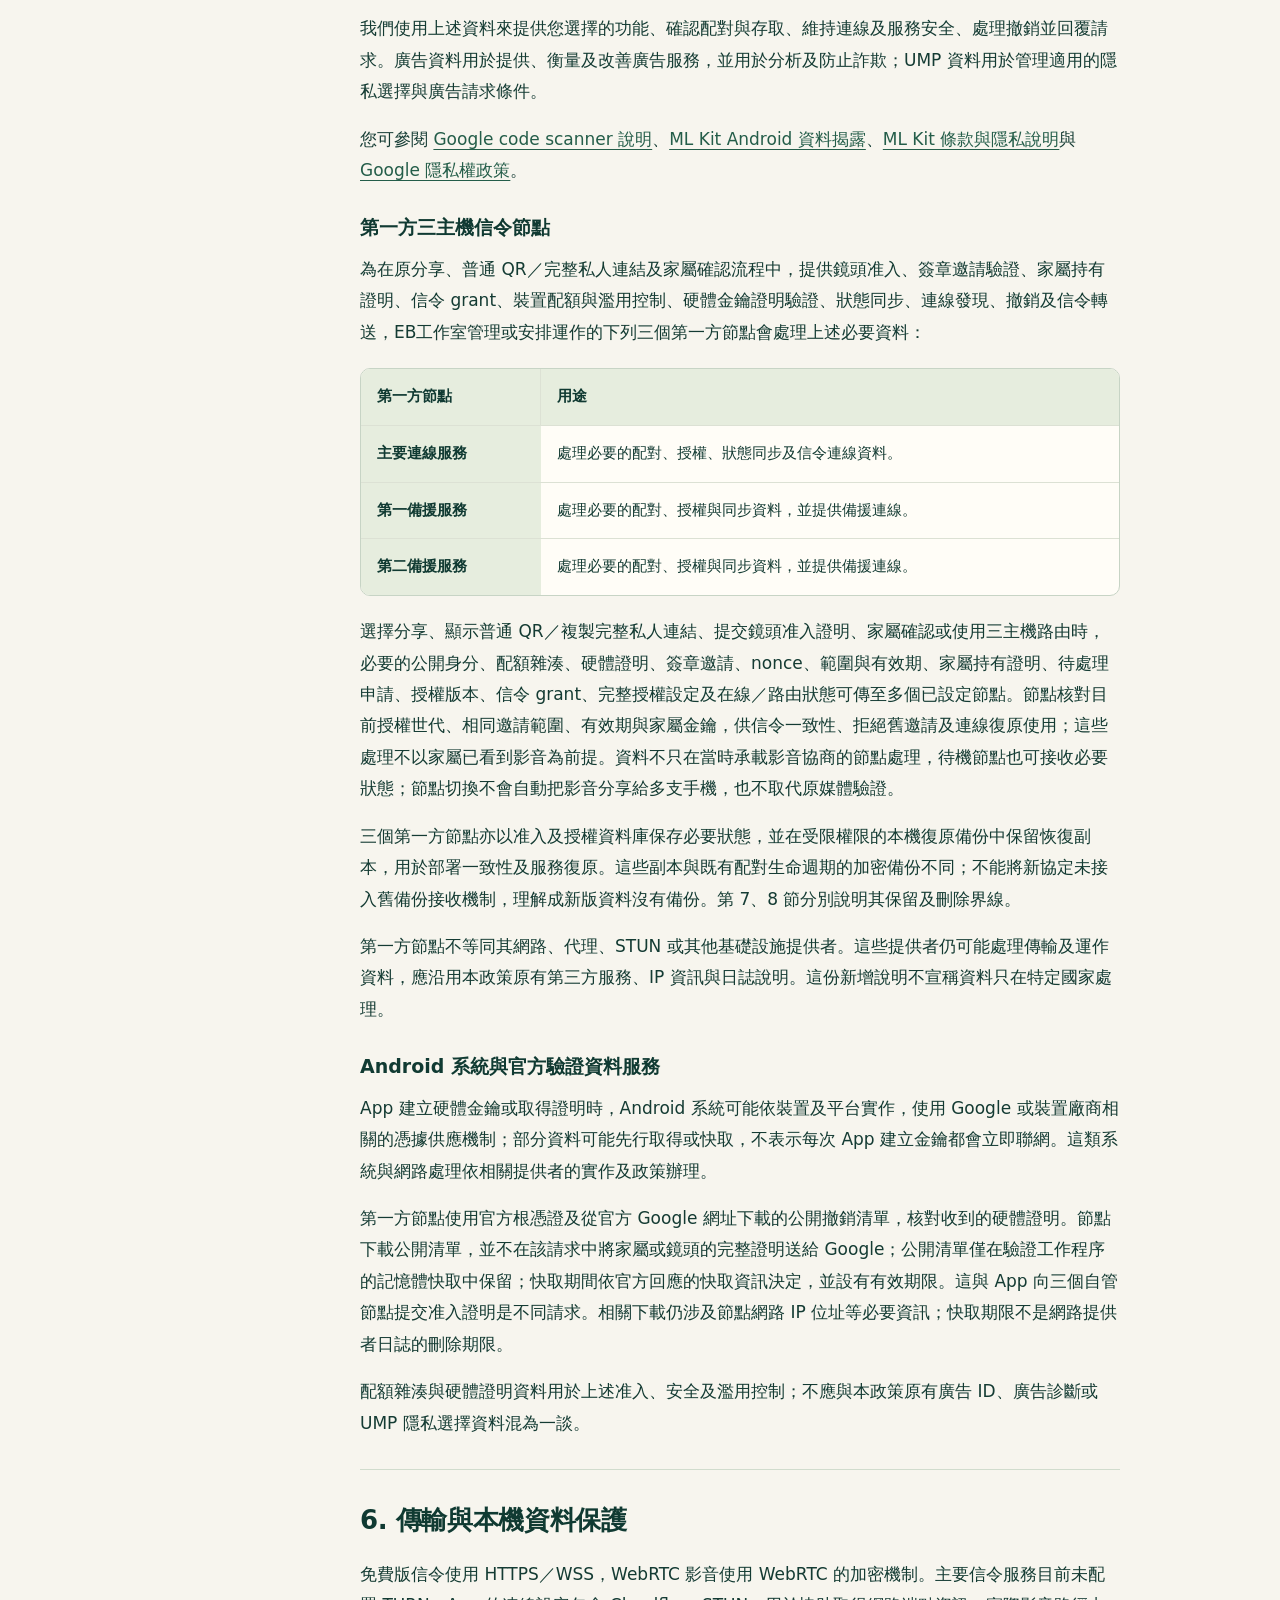
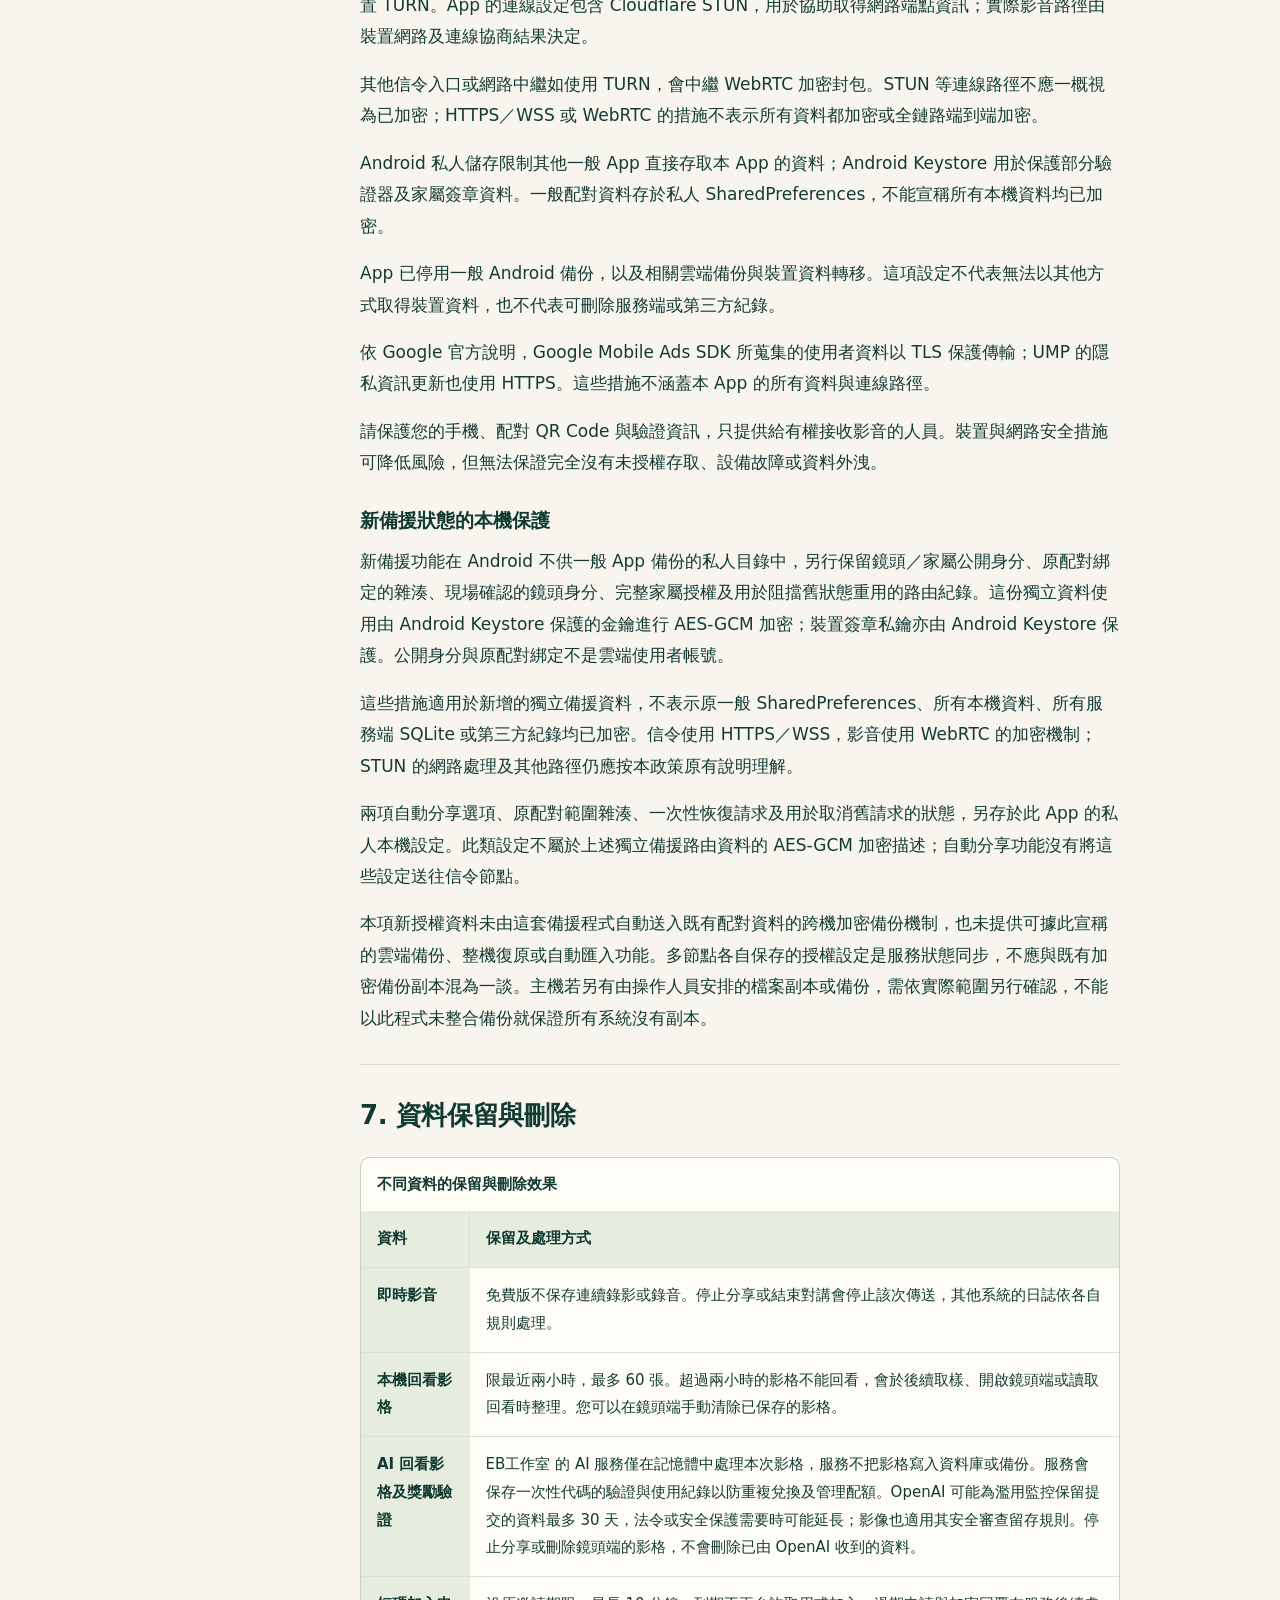
==== commit d2a67ec5: "Describe camera-assisted AI replay and encrypted preview" ====
--- a/free/privacy/index.html
+++ b/free/privacy/index.html
@@ -104,7 +104,7 @@
             <p>一般家屬回看的影格和拍攝時間透過鏡頭端與家屬端的加密直連傳送。信令服務只協助建立這條連線，普通回看不會把影格送往信令服務、中繼伺服器或雲端。家屬端只在回看頁暫時顯示影格，App 不儲存副本、不提供下載或匯出。切換鏡頭、斷線或離開回看會關閉家屬端的回看。若直連無法建立，家屬仍可使用原本可用的即時觀看。</p>
             <h3>選用 AI 回看</h3>
             <p>AI 回看預設關閉。鏡頭端操作人員須先向可能入鏡的人說明本次影格會送往 OpenAI，取得所需的明確授權，再為當次分享另行開啟 AI 回看。正在觀看同一台鏡頭且獲授權的家屬，也須在回看頁了解資料用途並同意本次傳送，才可選擇觀看一則獎勵廣告。完成後可在當次開啟的回看頁使用一次 AI 回看。離開回看頁後，下次使用 AI 回看須重新取得獎勵。使用者可略過。一般回看可獨立使用。</p>
-            <p>每次分析會將當前鏡頭同一次分享中、最近兩小時可取得的最多 60 張無聲影格，以 HTTPS 送到 EB工作室 的 AI 回看服務，再送至 OpenAI API。此流程不傳送音訊、私人配對資料或拍攝時間。OpenAI 回傳建議影格的序號，家屬端在原回看頁篩選影格。這項功能僅標出照片中可見的人體動作變化，不做身分辨識或追蹤。兩次拍照之間沒有拍到的動作無法判斷，結果可能有誤判或遺漏。</p>
+            <p>每次分析使用當前鏡頭同一次分享中、最近兩小時內可取得的最多 60 張無聲影格。支援鏡頭端分析的版本由鏡頭端送出影格，較早的 AI 回看版本由家屬端讀取後送出。影格以 HTTPS 傳至 EB工作室 的 AI 回看服務，再送至 OpenAI API。此流程不傳送音訊、私人配對資料或拍攝時間。OpenAI 回傳建議影格的序號，家屬可在原回看頁查看結果。支援鏡頭端分析的版本中，家屬點選結果時，鏡頭端透過同次觀看的加密 WebRTC 連線傳送所選影格。若該連線使用 TURN，TURN 只轉送加密封包。家屬端只在回看頁暫時顯示預覽。這項功能僅標出影格中可見的人體動作變化，不做身分辨識或追蹤。兩次拍照之間沒有拍到的動作無法判斷，結果可能有誤判或遺漏。</p>
             <h3>配對、驗證與連線資料</h3>
             <p>免費版信令服務用於配對與建立連線，不接收二進位影音串流。服務會處理房間及裝置識別、憑證或其雜湊、工作階段、驗證封套，以及 SDP、ICE 等協商資料。這些資料可能包含建立連線所需的網路端點與 IP 資訊。</p>
             <p>服務也會處理部分鏡頭裝置狀態，例如電池溫度、測量時間與 Android 熱狀態，用於連線及裝置運作狀態的呈現。因此，不能將信令服務描述成完全看不到連線資料。</p>
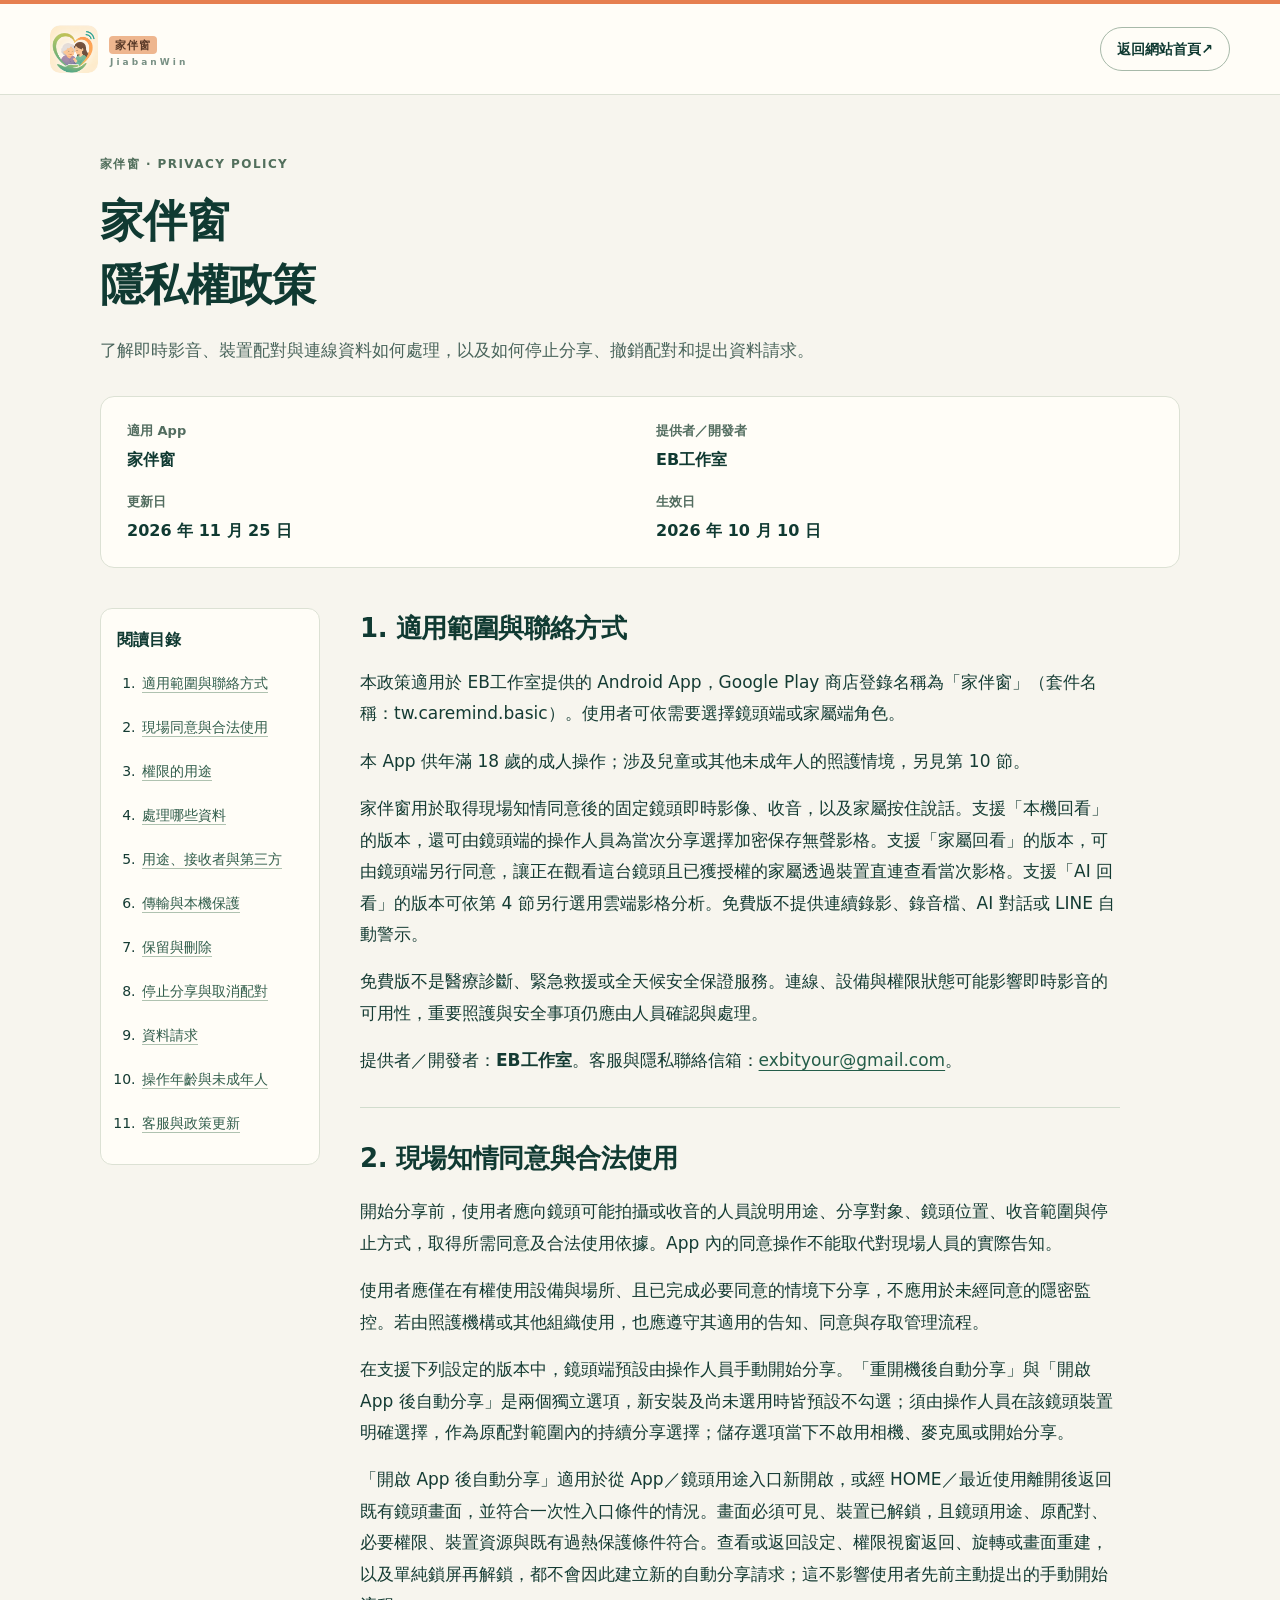
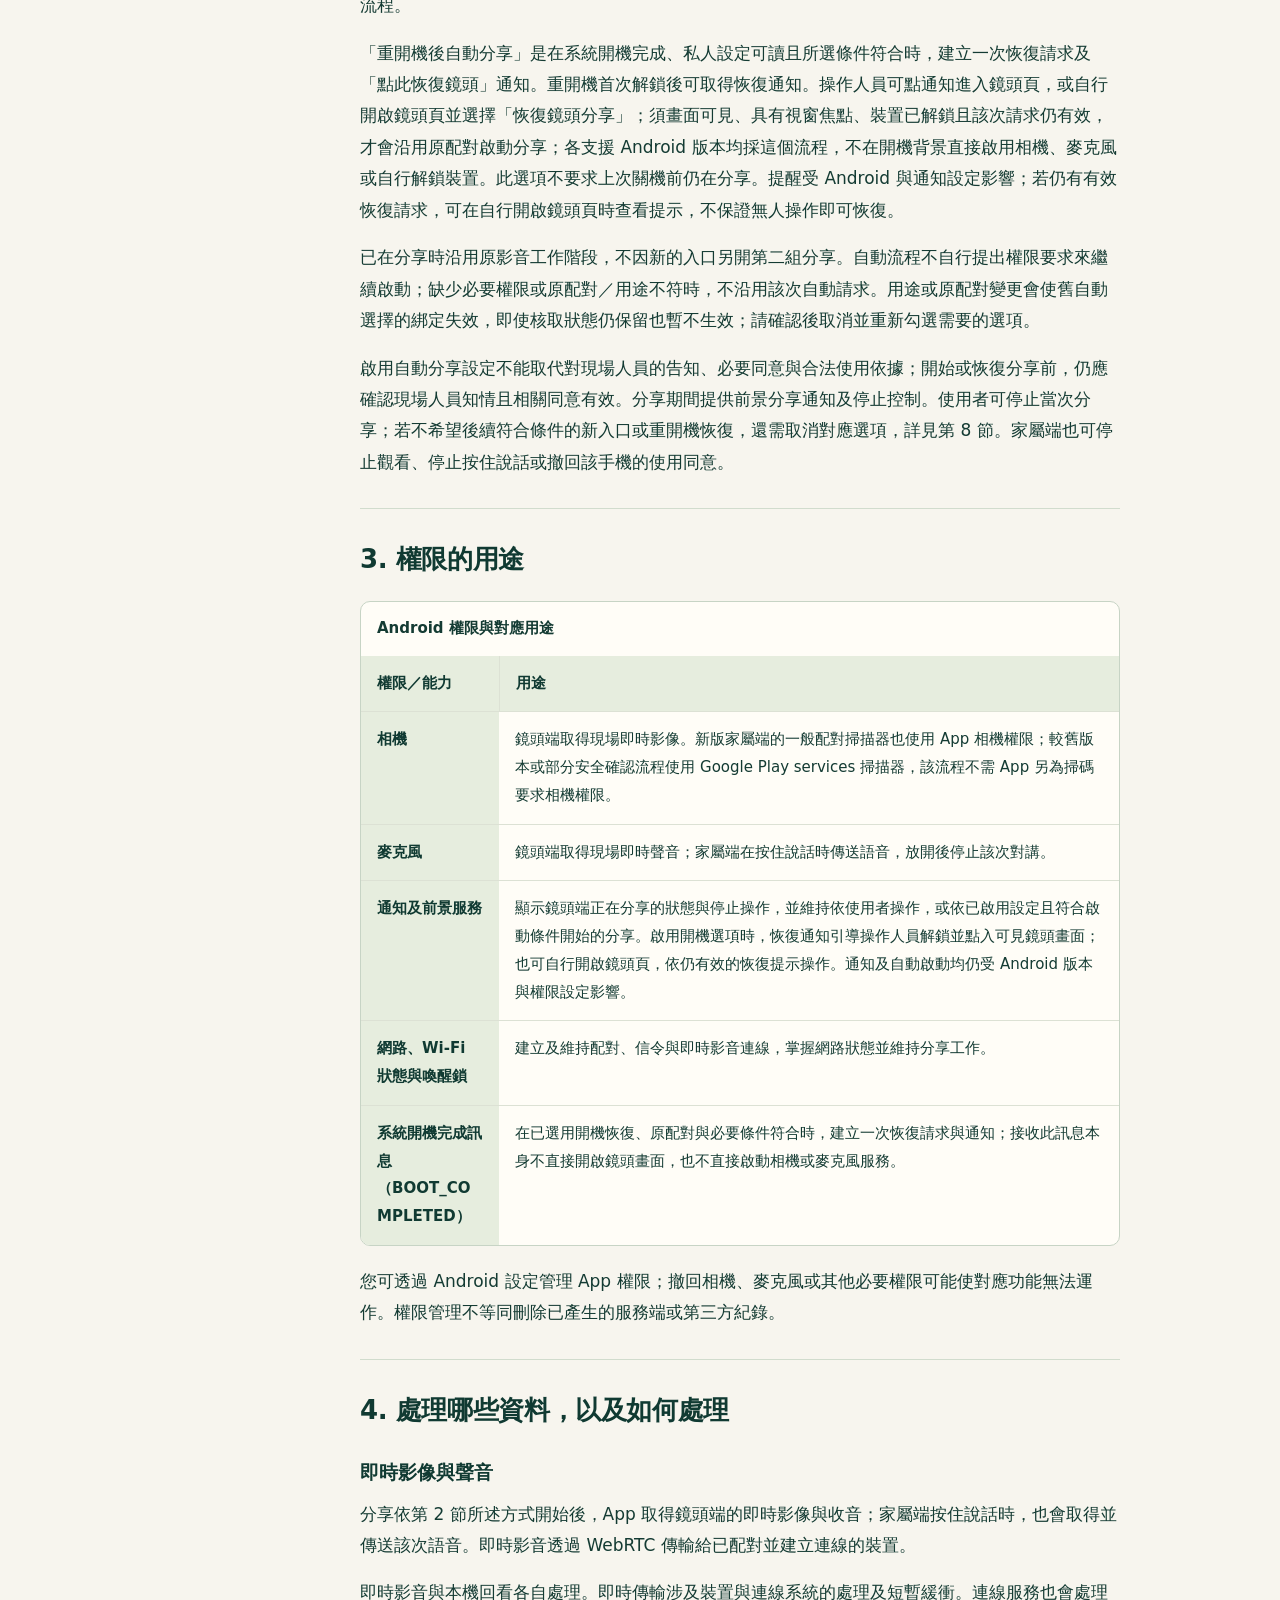
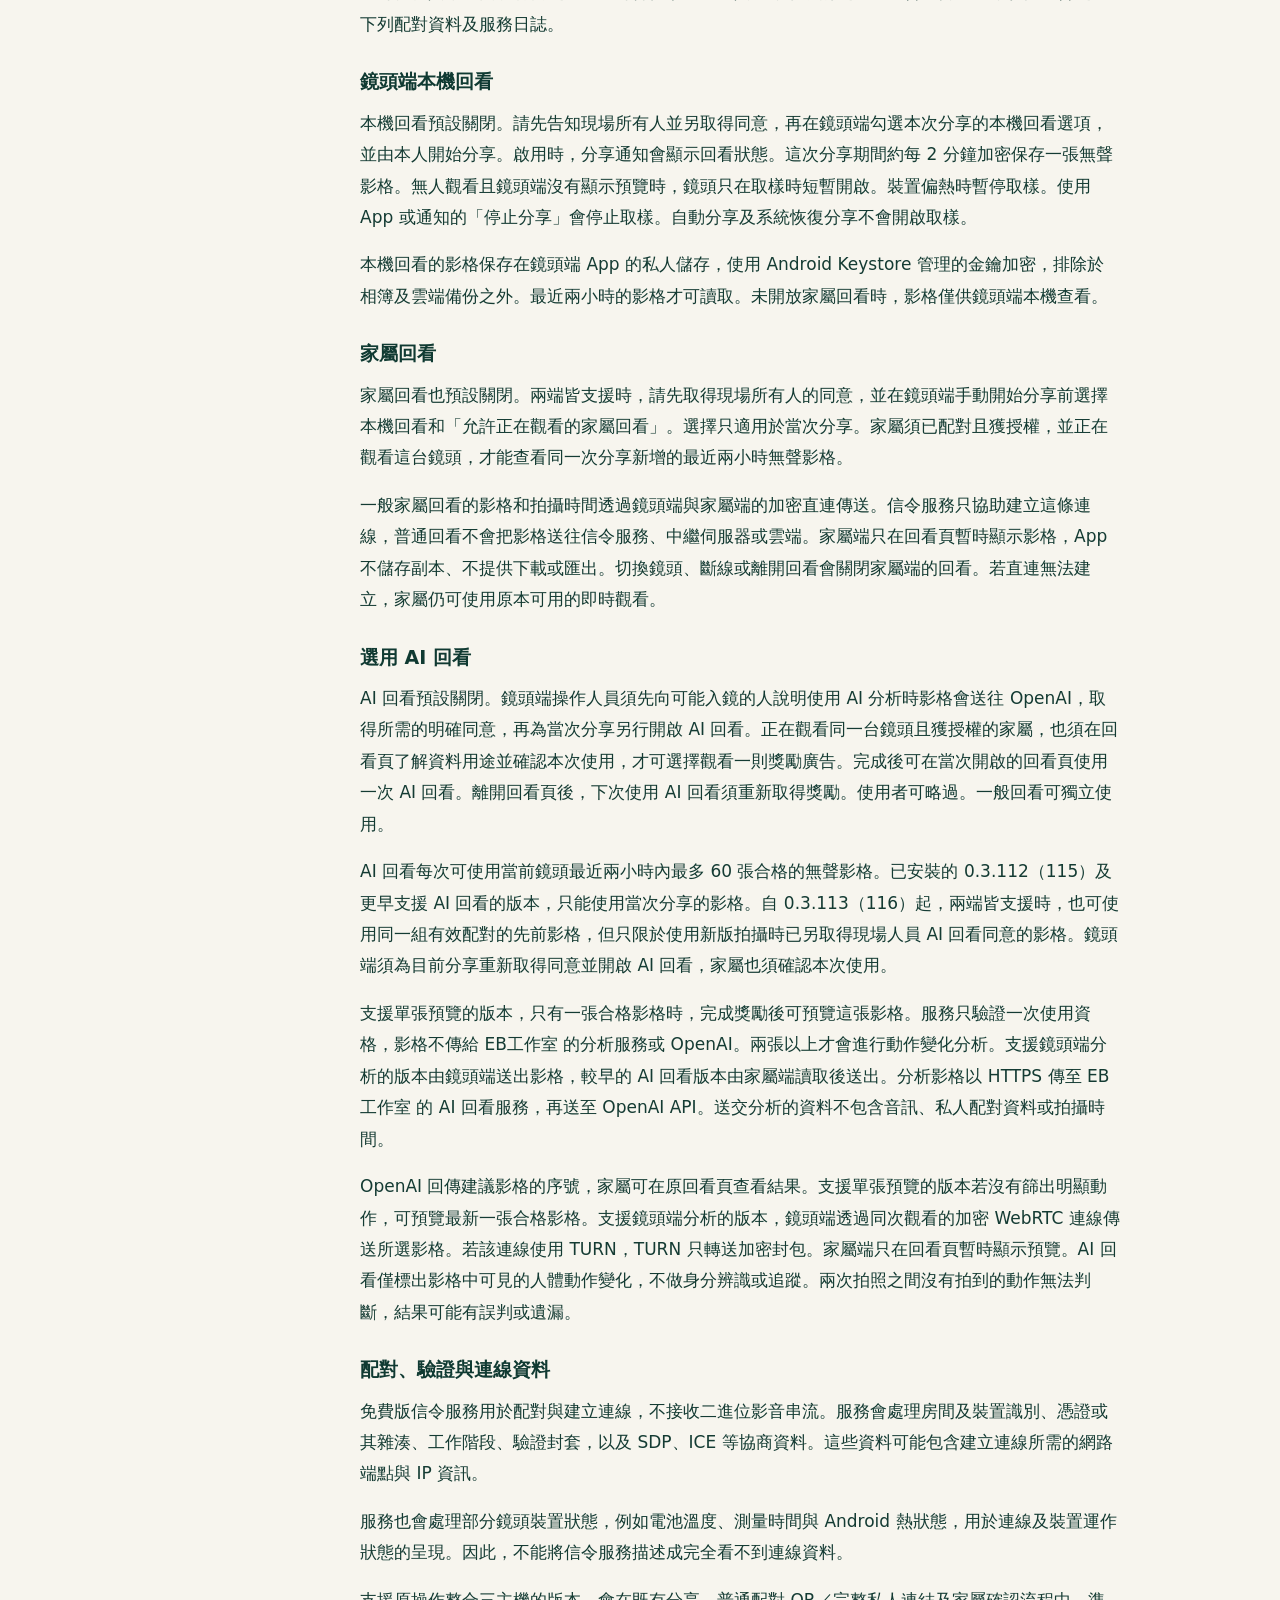
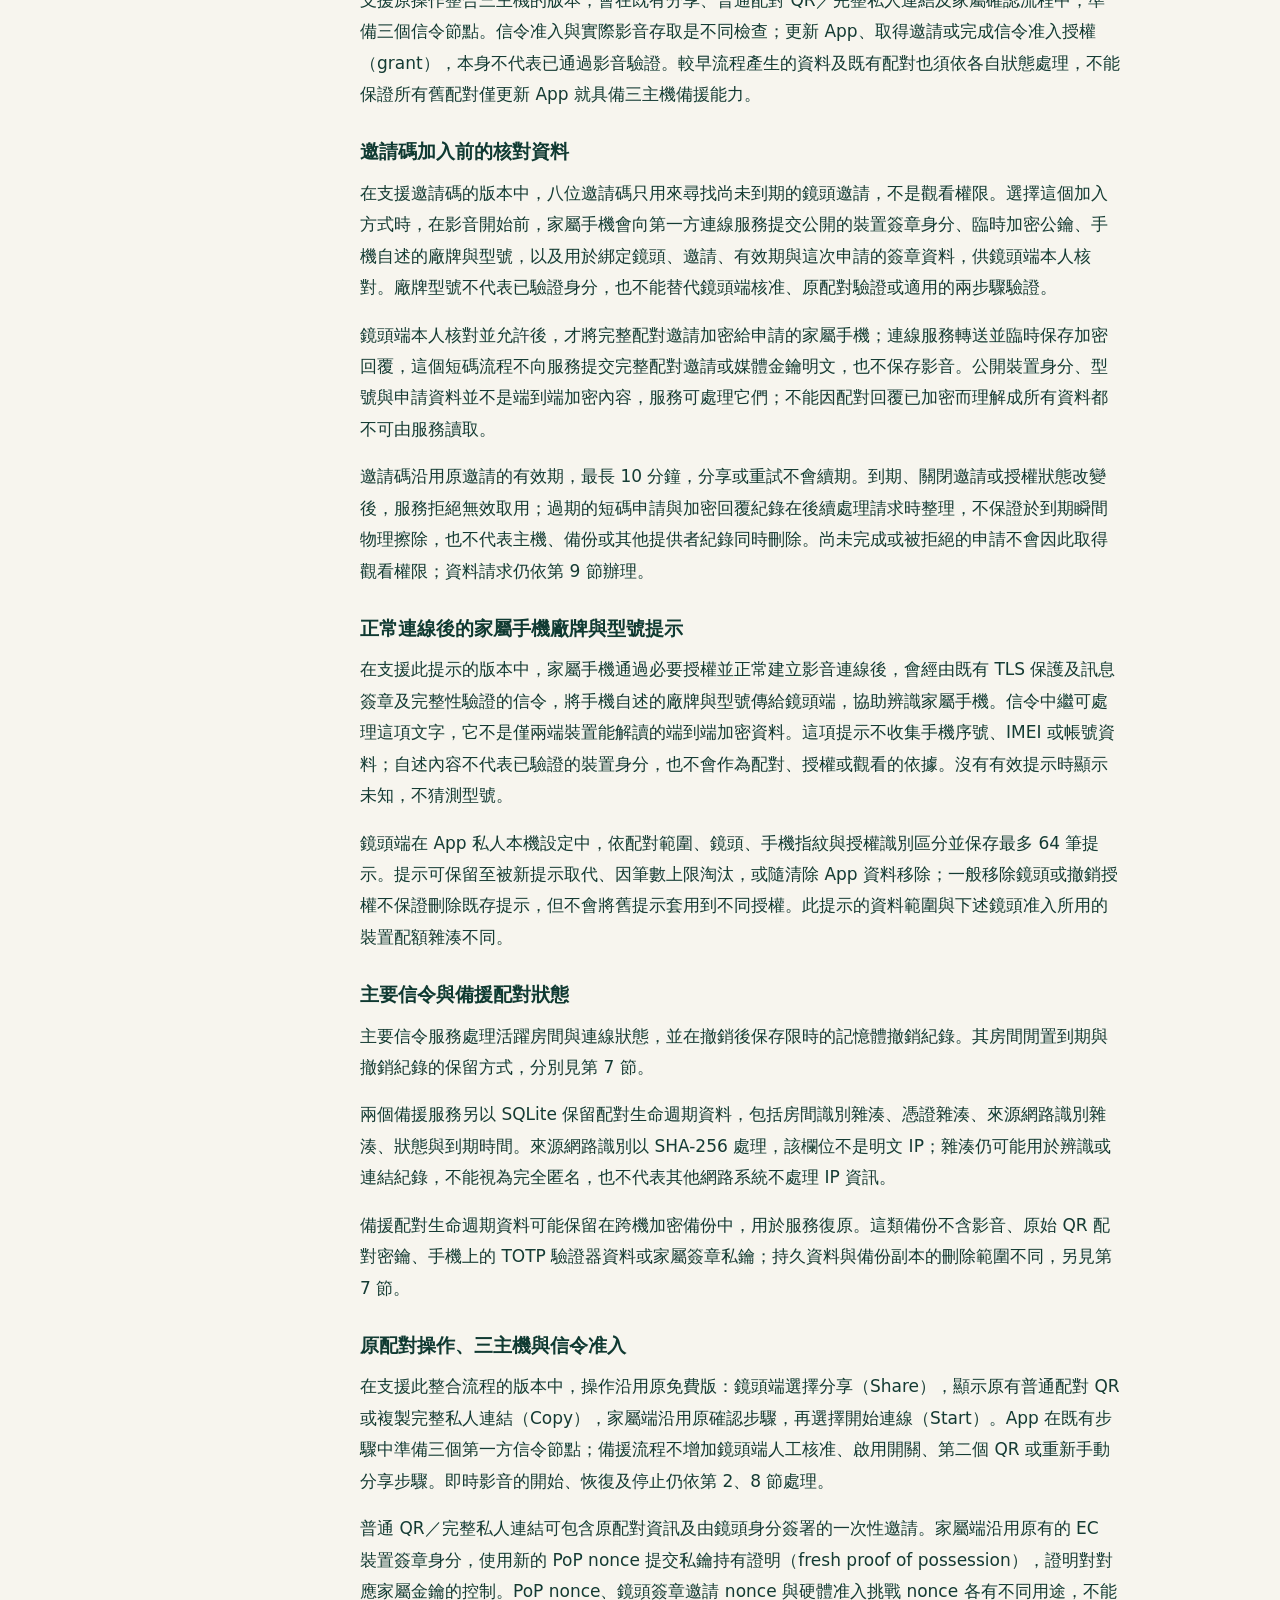
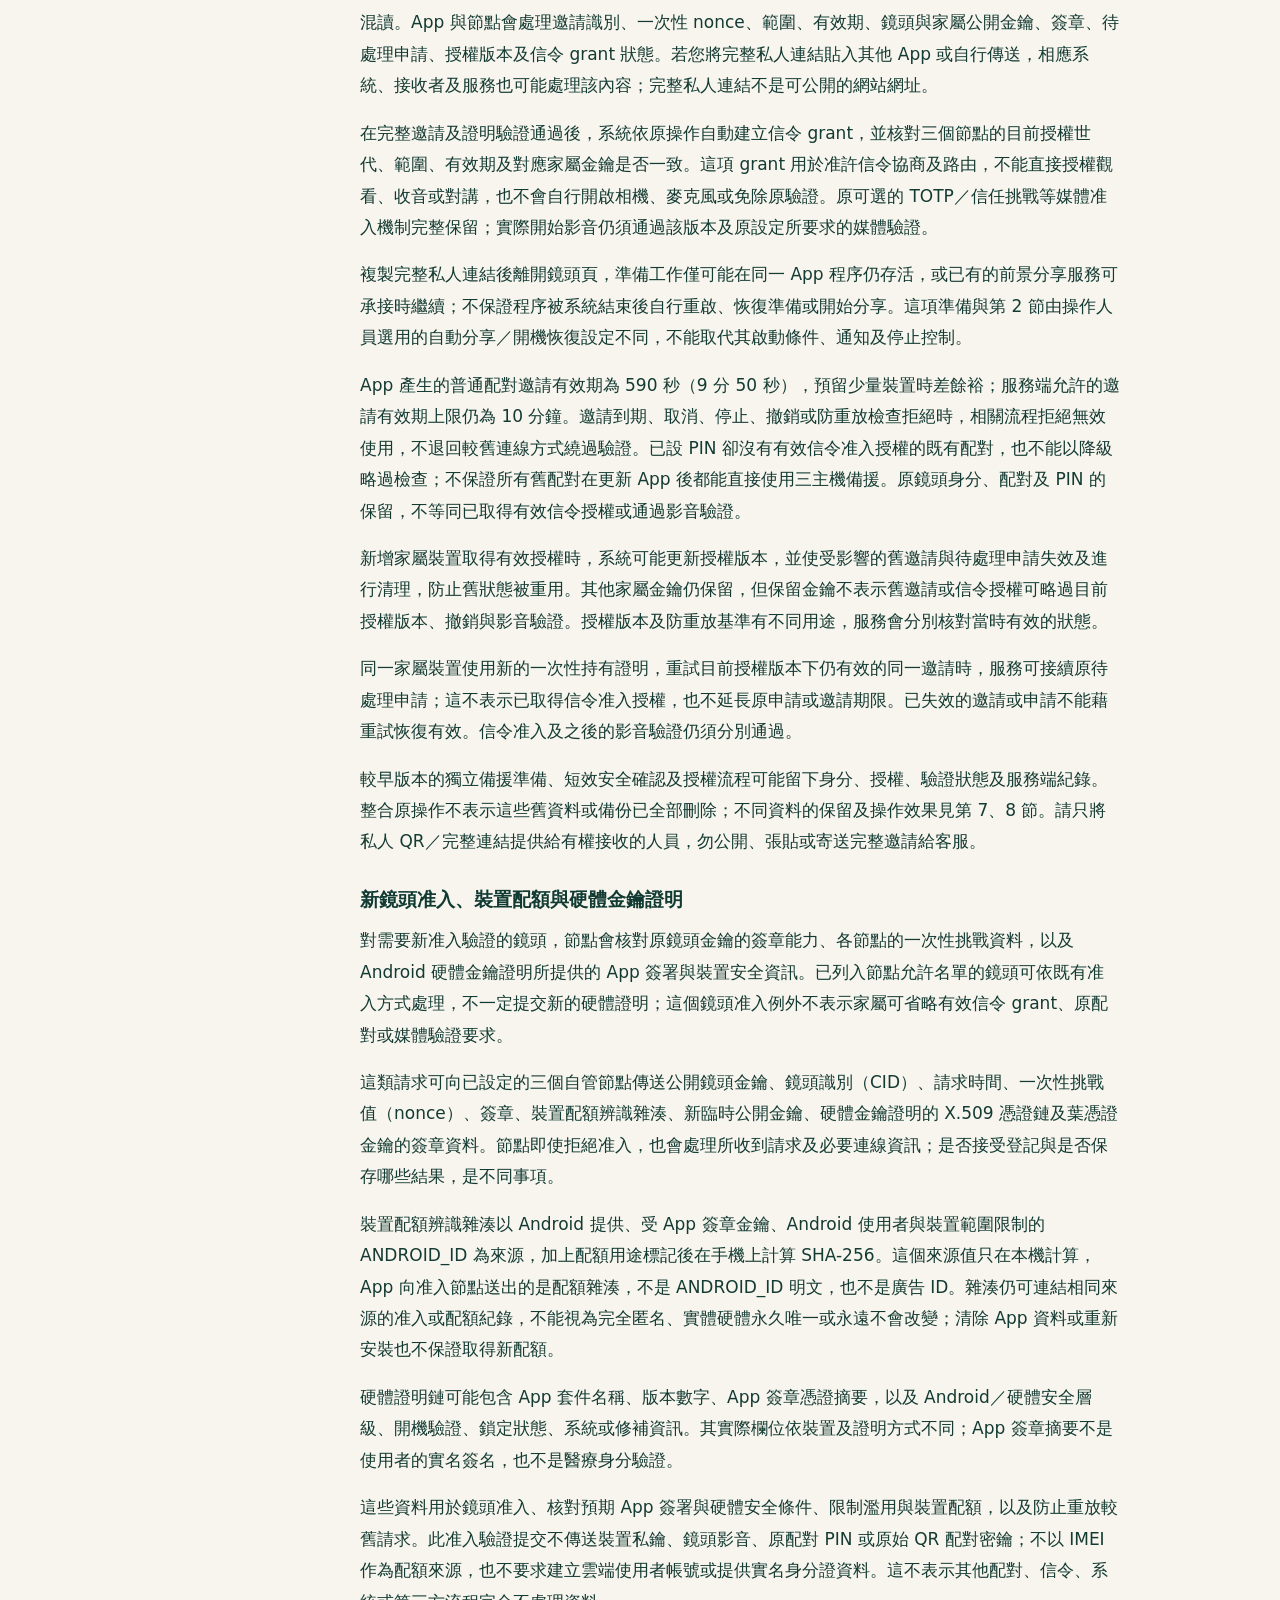
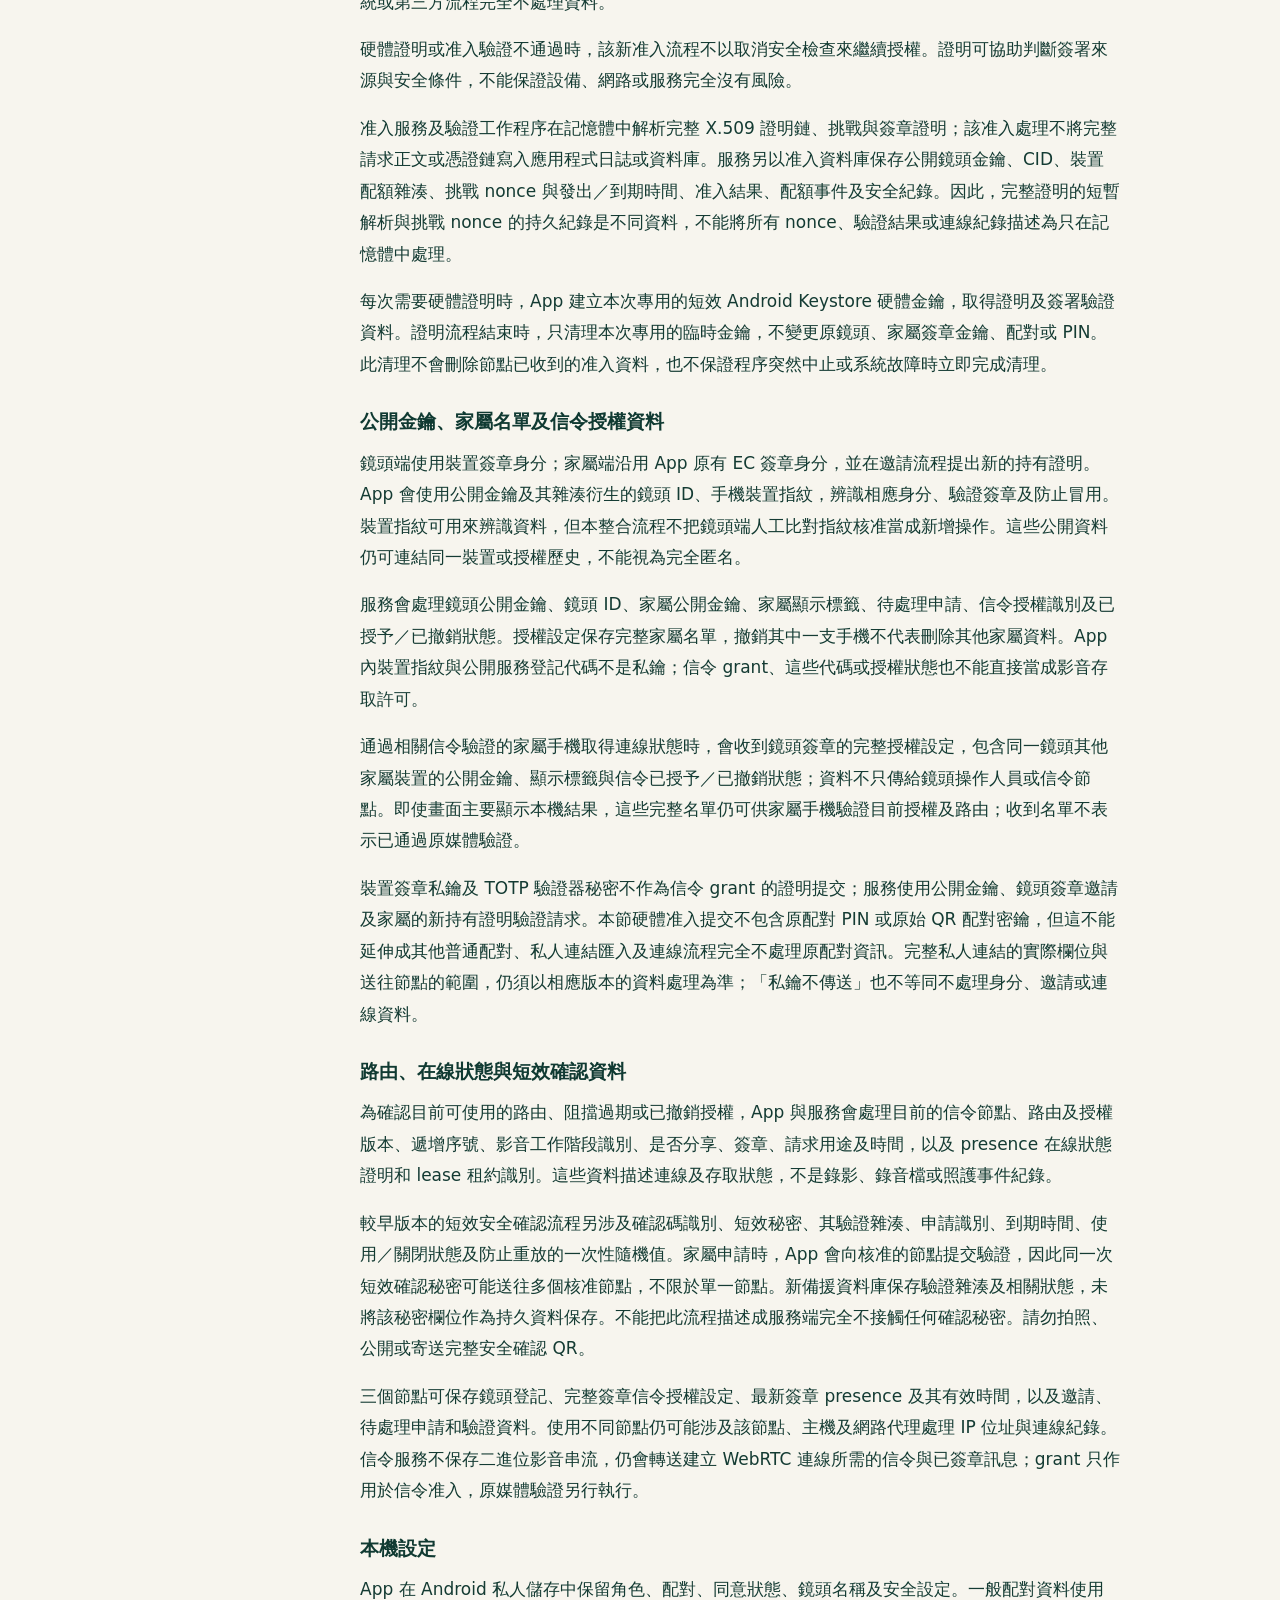
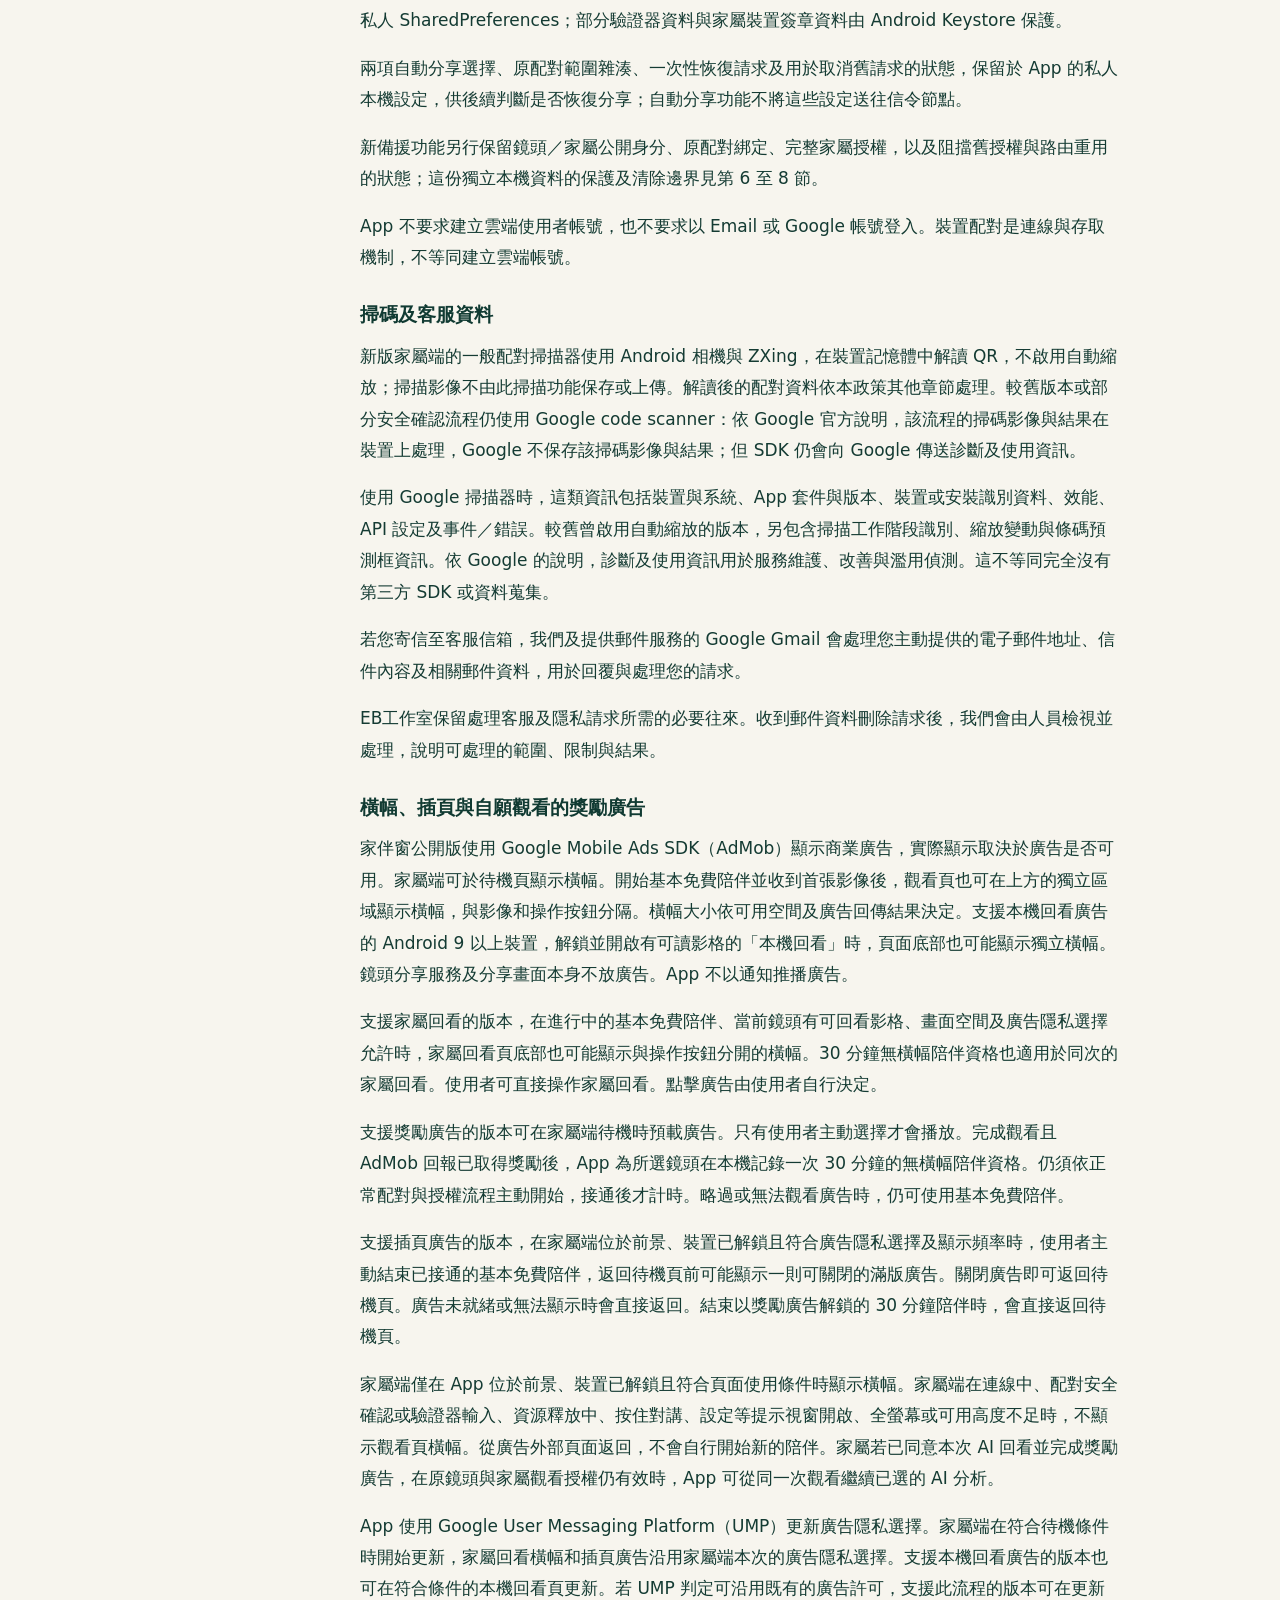
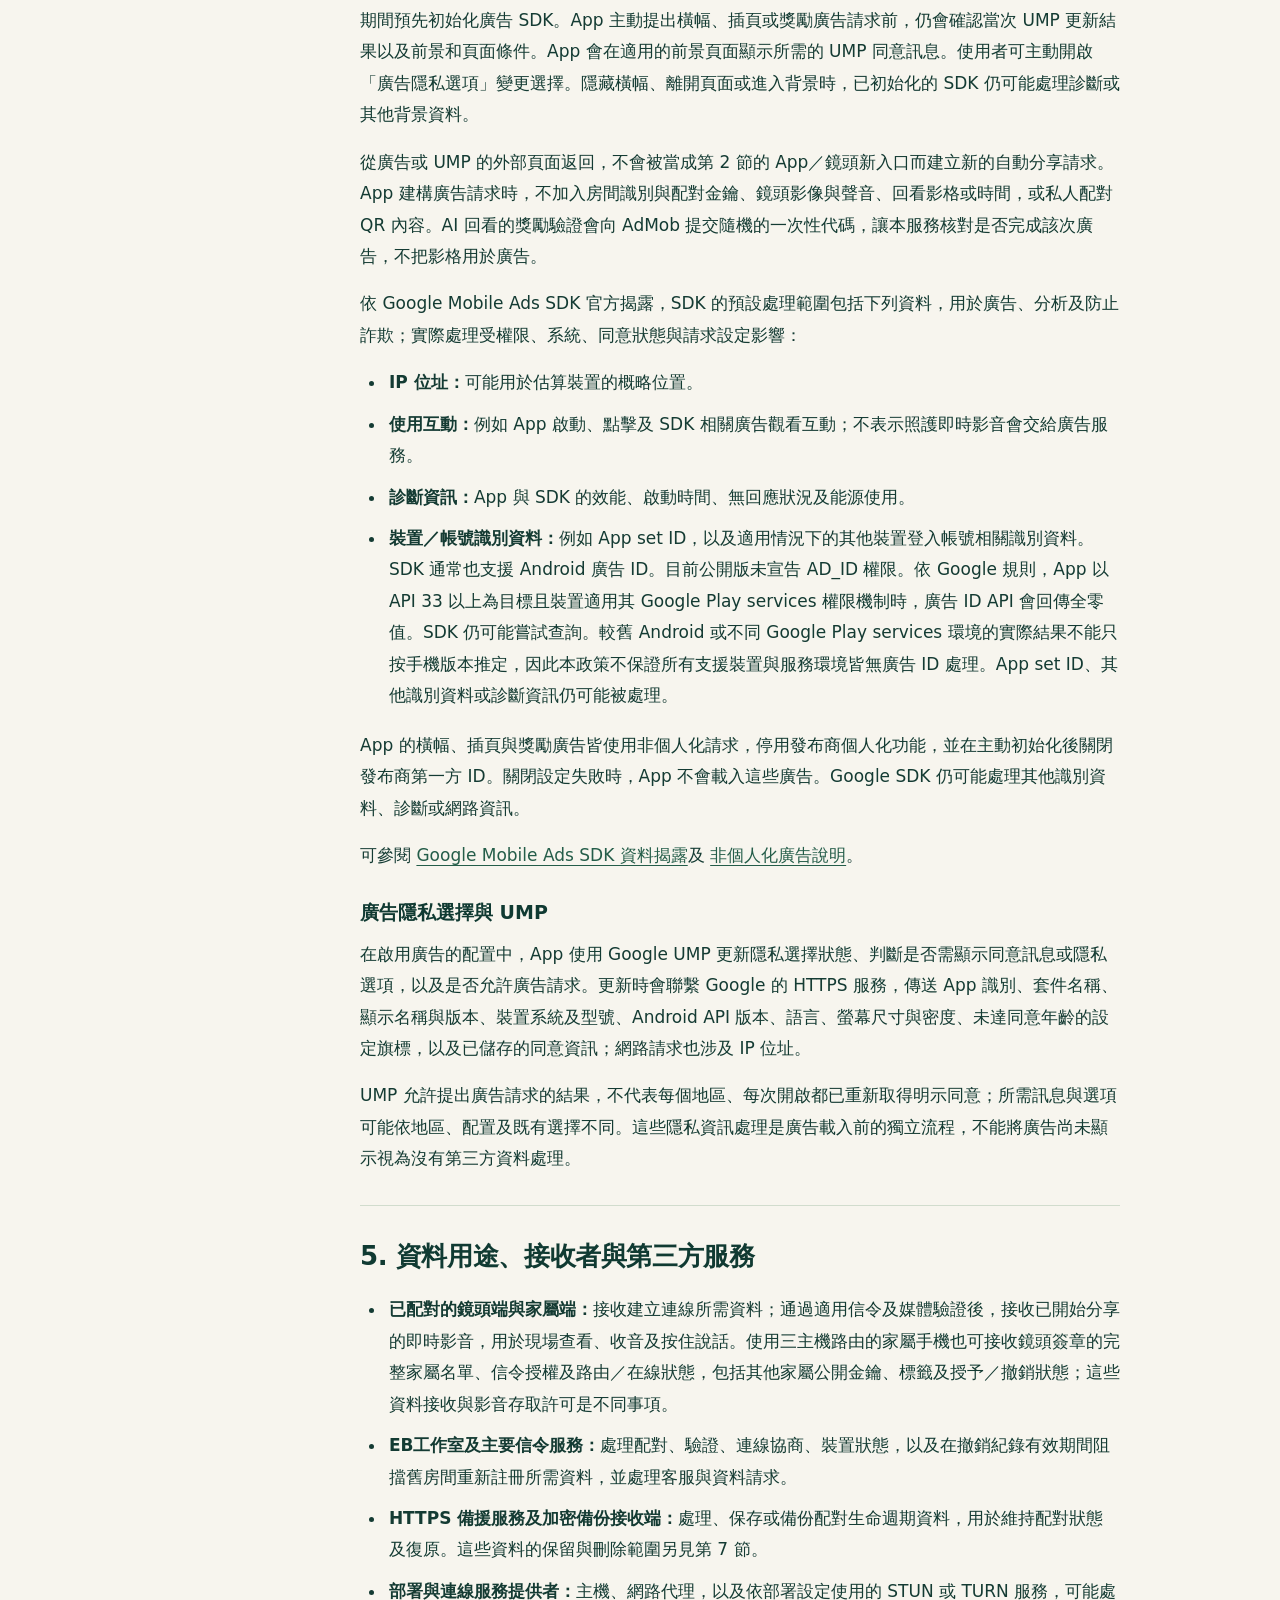
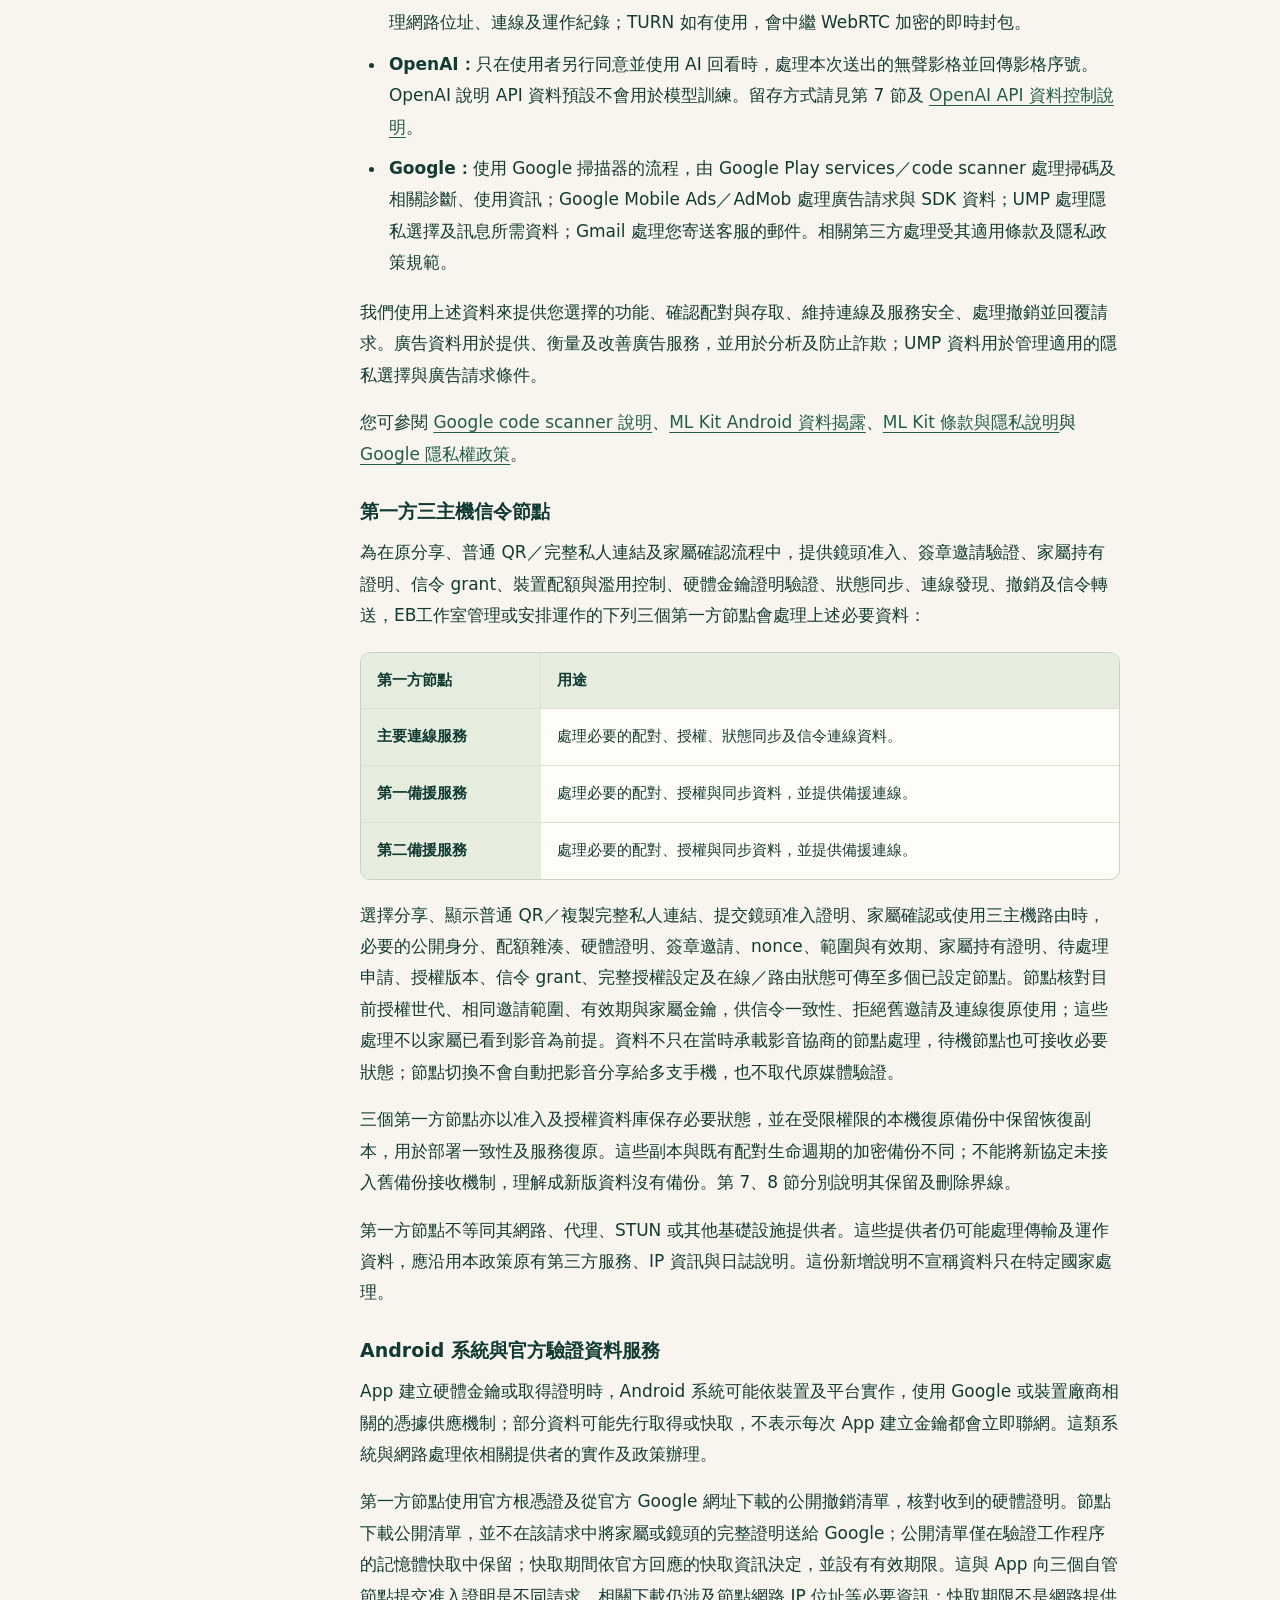
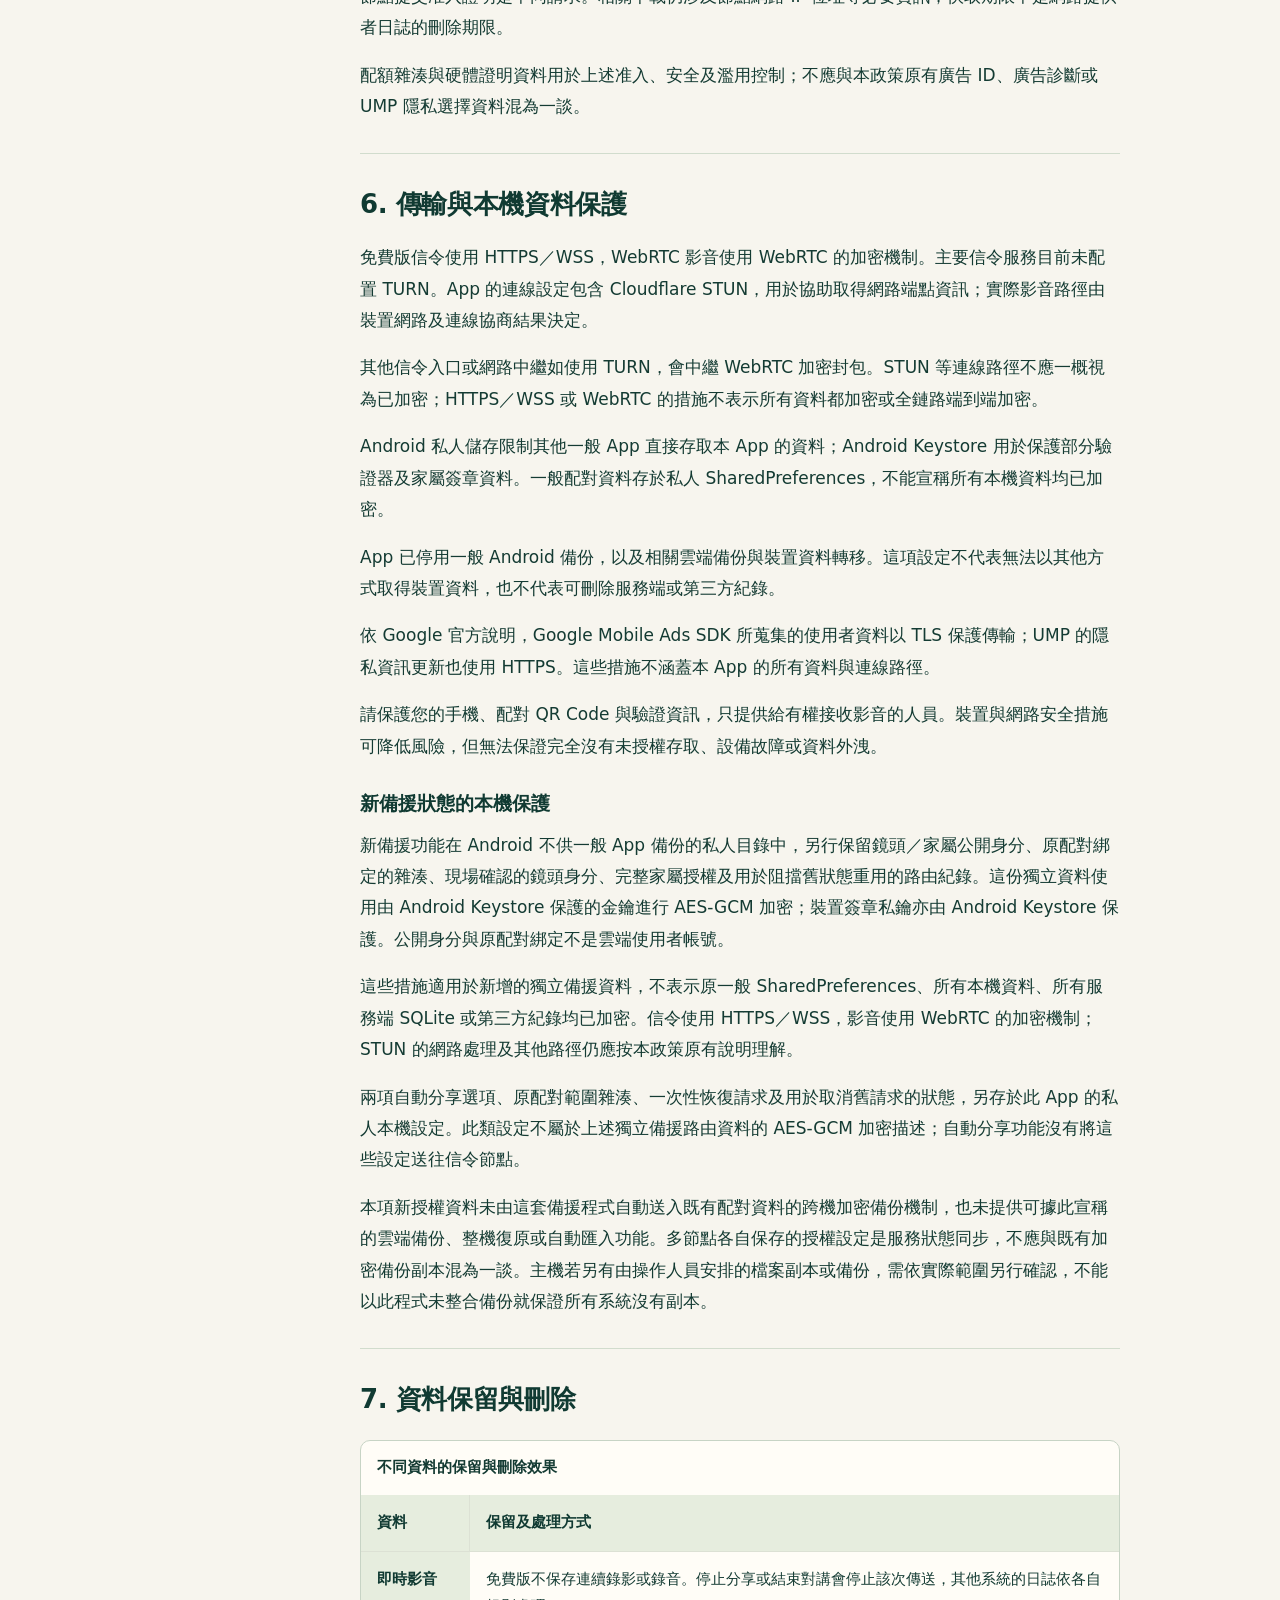
==== commit 46984b35: "Clarify single-frame preview and renewed AI replay consent" ====
--- a/free/privacy/index.html
+++ b/free/privacy/index.html
@@ -103,8 +103,10 @@
             <p>家屬回看也預設關閉。兩端皆支援時，請先取得現場所有人的同意，並在鏡頭端手動開始分享前選擇本機回看和「允許正在觀看的家屬回看」。選擇只適用於當次分享。家屬須已配對且獲授權，並正在觀看這台鏡頭，才能查看同一次分享新增的最近兩小時無聲影格。</p>
             <p>一般家屬回看的影格和拍攝時間透過鏡頭端與家屬端的加密直連傳送。信令服務只協助建立這條連線，普通回看不會把影格送往信令服務、中繼伺服器或雲端。家屬端只在回看頁暫時顯示影格，App 不儲存副本、不提供下載或匯出。切換鏡頭、斷線或離開回看會關閉家屬端的回看。若直連無法建立，家屬仍可使用原本可用的即時觀看。</p>
             <h3>選用 AI 回看</h3>
-            <p>AI 回看預設關閉。鏡頭端操作人員須先向可能入鏡的人說明本次影格會送往 OpenAI，取得所需的明確授權，再為當次分享另行開啟 AI 回看。正在觀看同一台鏡頭且獲授權的家屬，也須在回看頁了解資料用途並同意本次傳送，才可選擇觀看一則獎勵廣告。完成後可在當次開啟的回看頁使用一次 AI 回看。離開回看頁後，下次使用 AI 回看須重新取得獎勵。使用者可略過。一般回看可獨立使用。</p>
-            <p>每次分析使用當前鏡頭同一次分享中、最近兩小時內可取得的最多 60 張無聲影格。支援鏡頭端分析的版本由鏡頭端送出影格，較早的 AI 回看版本由家屬端讀取後送出。影格以 HTTPS 傳至 EB工作室 的 AI 回看服務，再送至 OpenAI API。此流程不傳送音訊、私人配對資料或拍攝時間。OpenAI 回傳建議影格的序號，家屬可在原回看頁查看結果。支援鏡頭端分析的版本中，家屬點選結果時，鏡頭端透過同次觀看的加密 WebRTC 連線傳送所選影格。若該連線使用 TURN，TURN 只轉送加密封包。家屬端只在回看頁暫時顯示預覽。這項功能僅標出影格中可見的人體動作變化，不做身分辨識或追蹤。兩次拍照之間沒有拍到的動作無法判斷，結果可能有誤判或遺漏。</p>
+            <p>AI 回看預設關閉。鏡頭端操作人員須先向可能入鏡的人說明使用 AI 分析時影格會送往 OpenAI，取得所需的明確同意，再為當次分享另行開啟 AI 回看。正在觀看同一台鏡頭且獲授權的家屬，也須在回看頁了解資料用途並確認本次使用，才可選擇觀看一則獎勵廣告。完成後可在當次開啟的回看頁使用一次 AI 回看。離開回看頁後，下次使用 AI 回看須重新取得獎勵。使用者可略過。一般回看可獨立使用。</p>
+            <p>AI 回看每次可使用當前鏡頭最近兩小時內最多 60 張合格的無聲影格。已安裝的 0.3.112（115）及更早支援 AI 回看的版本，只能使用當次分享的影格。自 0.3.113（116）起，兩端皆支援時，也可使用同一組有效配對的先前影格，但只限於使用新版拍攝時已另取得現場人員 AI 回看同意的影格。鏡頭端須為目前分享重新取得同意並開啟 AI 回看，家屬也須確認本次使用。</p>
+            <p>支援單張預覽的版本，只有一張合格影格時，完成獎勵後可預覽這張影格。服務只驗證一次使用資格，影格不傳給 EB工作室 的分析服務或 OpenAI。兩張以上才會進行動作變化分析。支援鏡頭端分析的版本由鏡頭端送出影格，較早的 AI 回看版本由家屬端讀取後送出。分析影格以 HTTPS 傳至 EB工作室 的 AI 回看服務，再送至 OpenAI API。送交分析的資料不包含音訊、私人配對資料或拍攝時間。</p>
+            <p>OpenAI 回傳建議影格的序號，家屬可在原回看頁查看結果。支援單張預覽的版本若沒有篩出明顯動作，可預覽最新一張合格影格。支援鏡頭端分析的版本，鏡頭端透過同次觀看的加密 WebRTC 連線傳送所選影格。若該連線使用 TURN，TURN 只轉送加密封包。家屬端只在回看頁暫時顯示預覽。AI 回看僅標出影格中可見的人體動作變化，不做身分辨識或追蹤。兩次拍照之間沒有拍到的動作無法判斷，結果可能有誤判或遺漏。</p>
             <h3>配對、驗證與連線資料</h3>
             <p>免費版信令服務用於配對與建立連線，不接收二進位影音串流。服務會處理房間及裝置識別、憑證或其雜湊、工作階段、驗證封套，以及 SDP、ICE 等協商資料。這些資料可能包含建立連線所需的網路端點與 IP 資訊。</p>
             <p>服務也會處理部分鏡頭裝置狀態，例如電池溫度、測量時間與 Android 熱狀態，用於連線及裝置運作狀態的呈現。因此，不能將信令服務描述成完全看不到連線資料。</p>
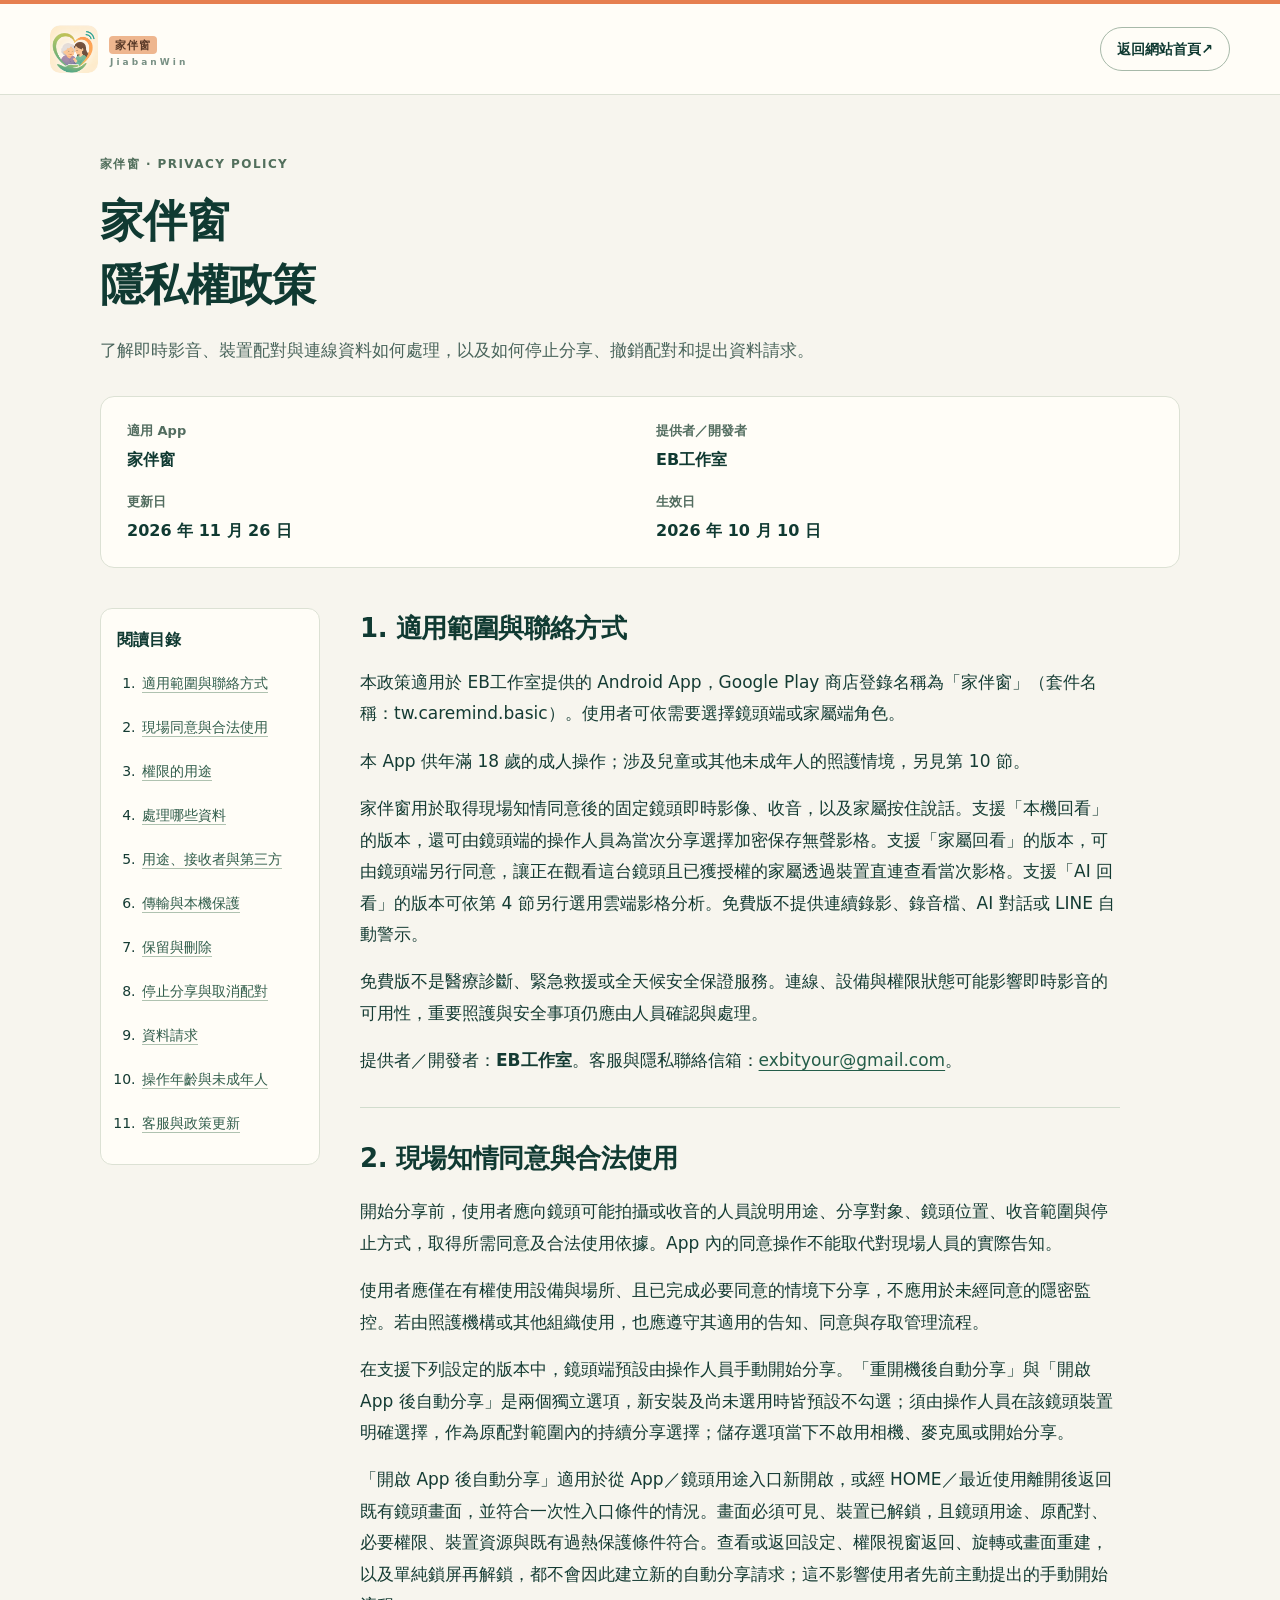
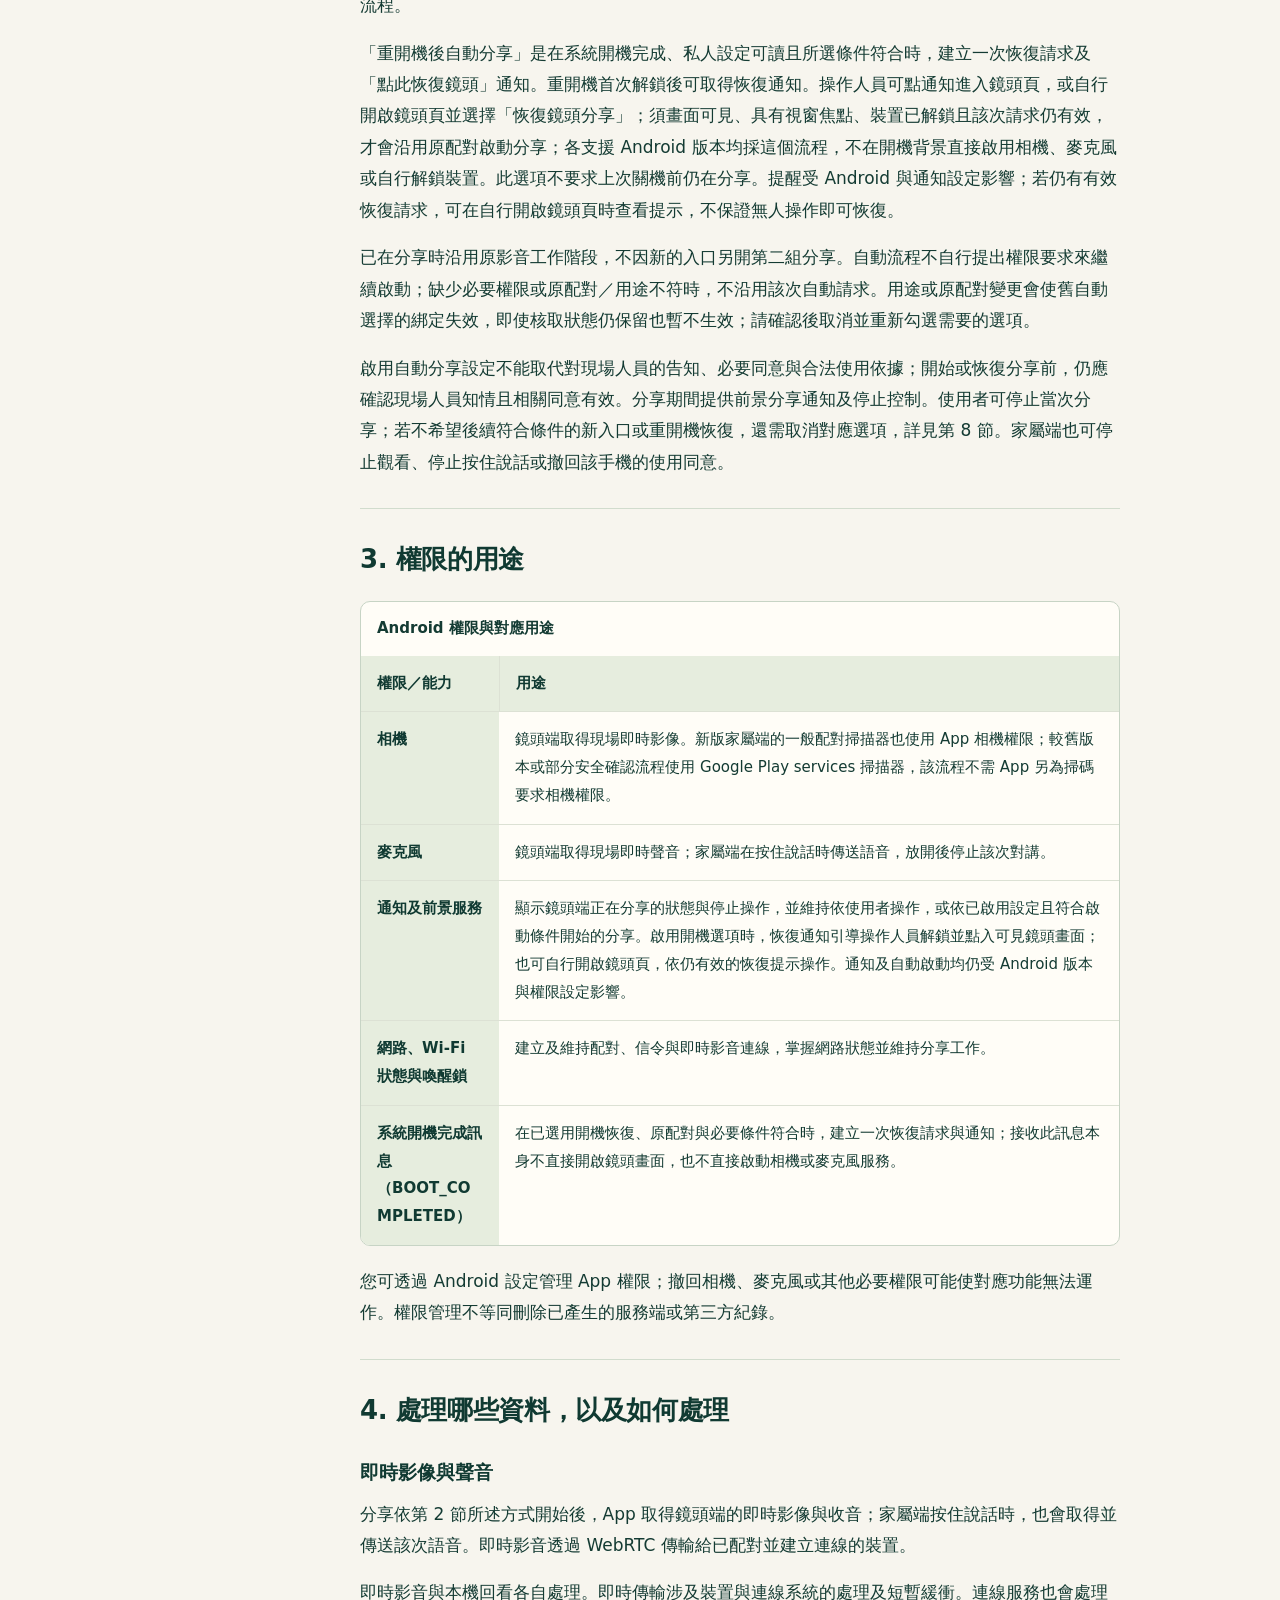
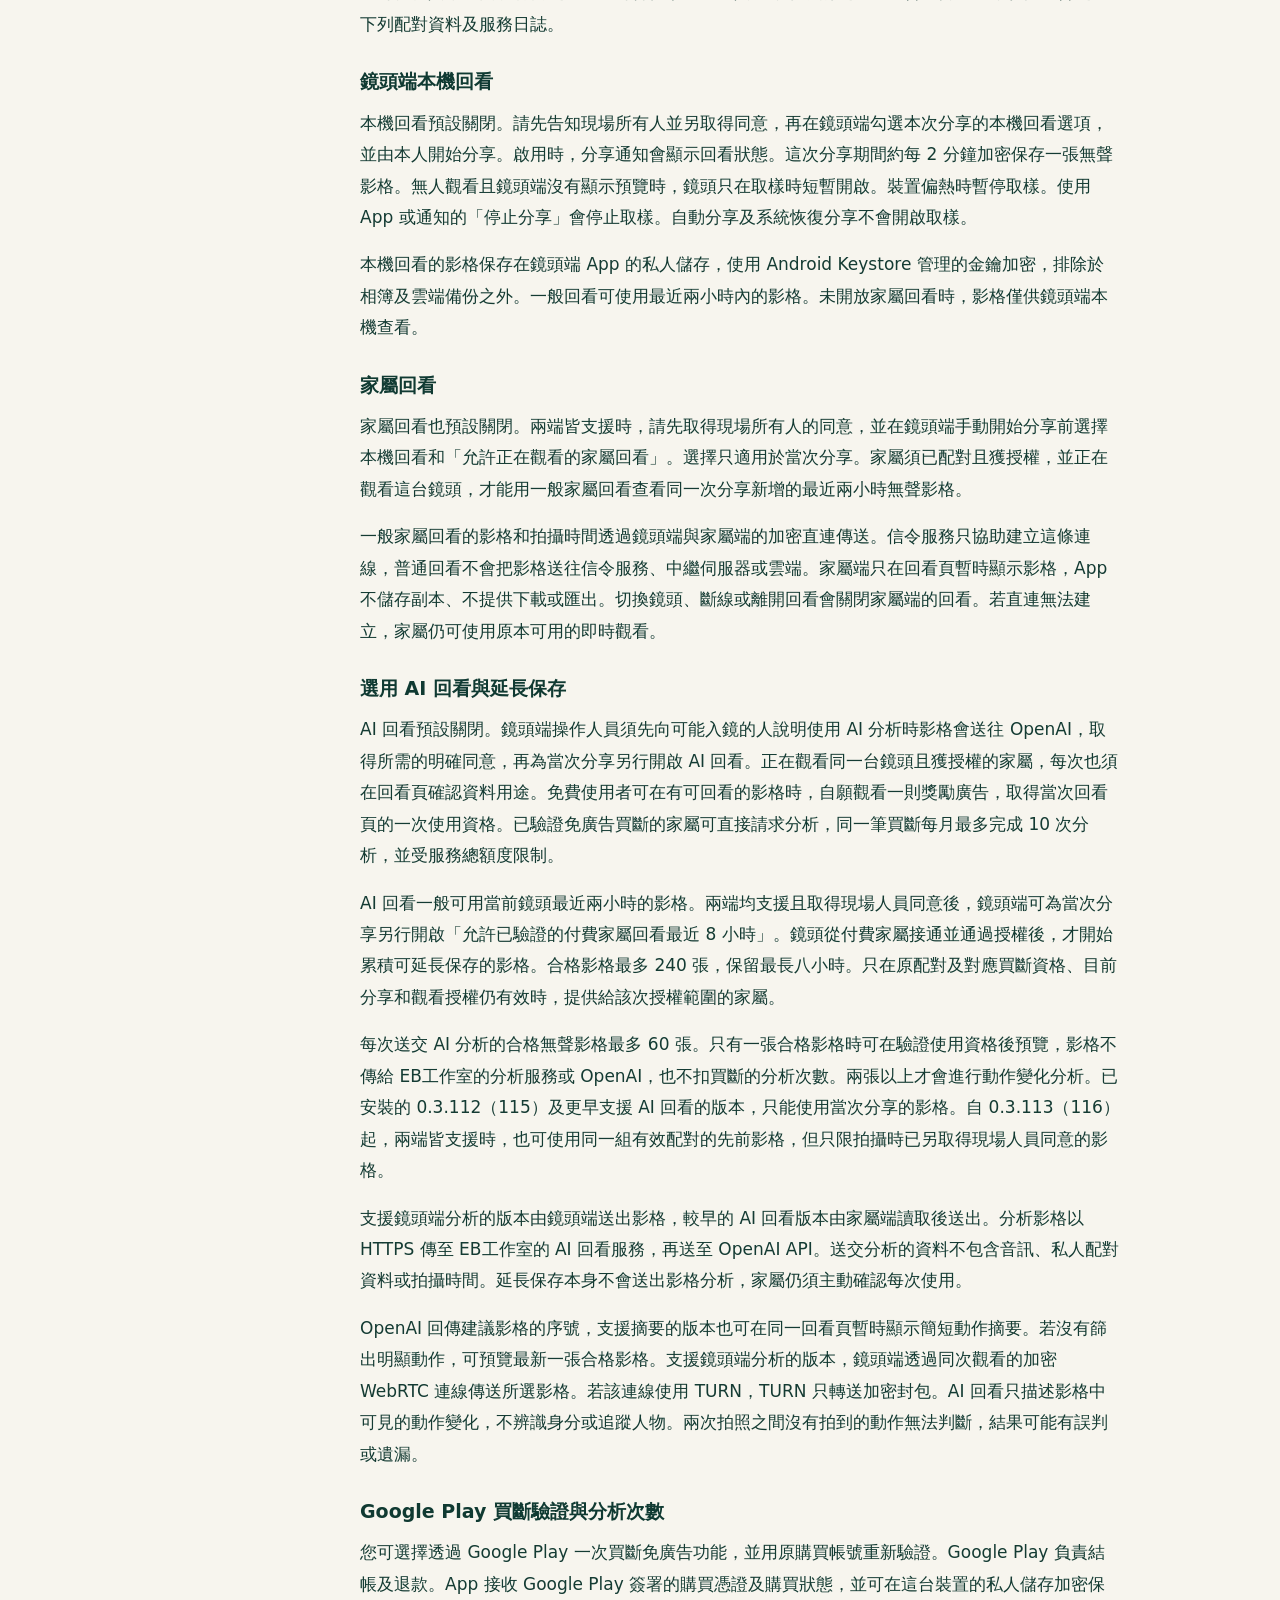
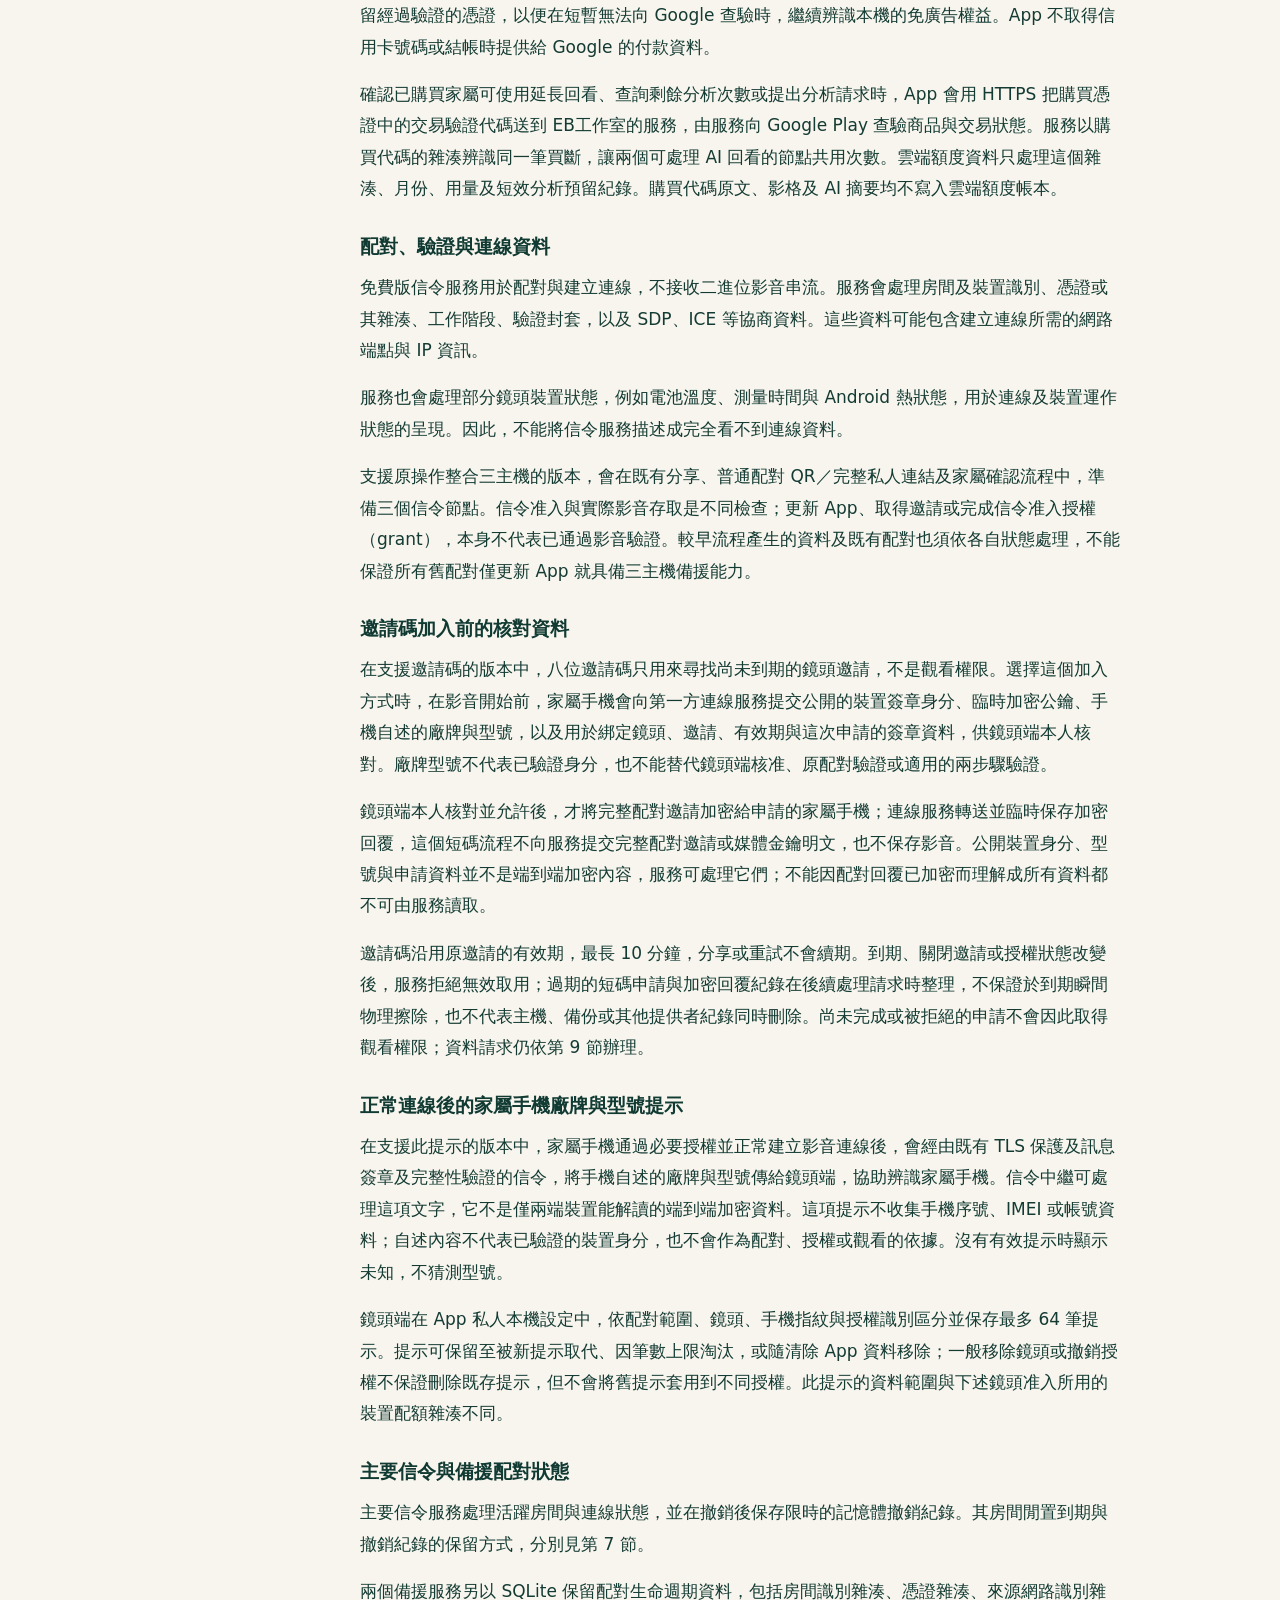
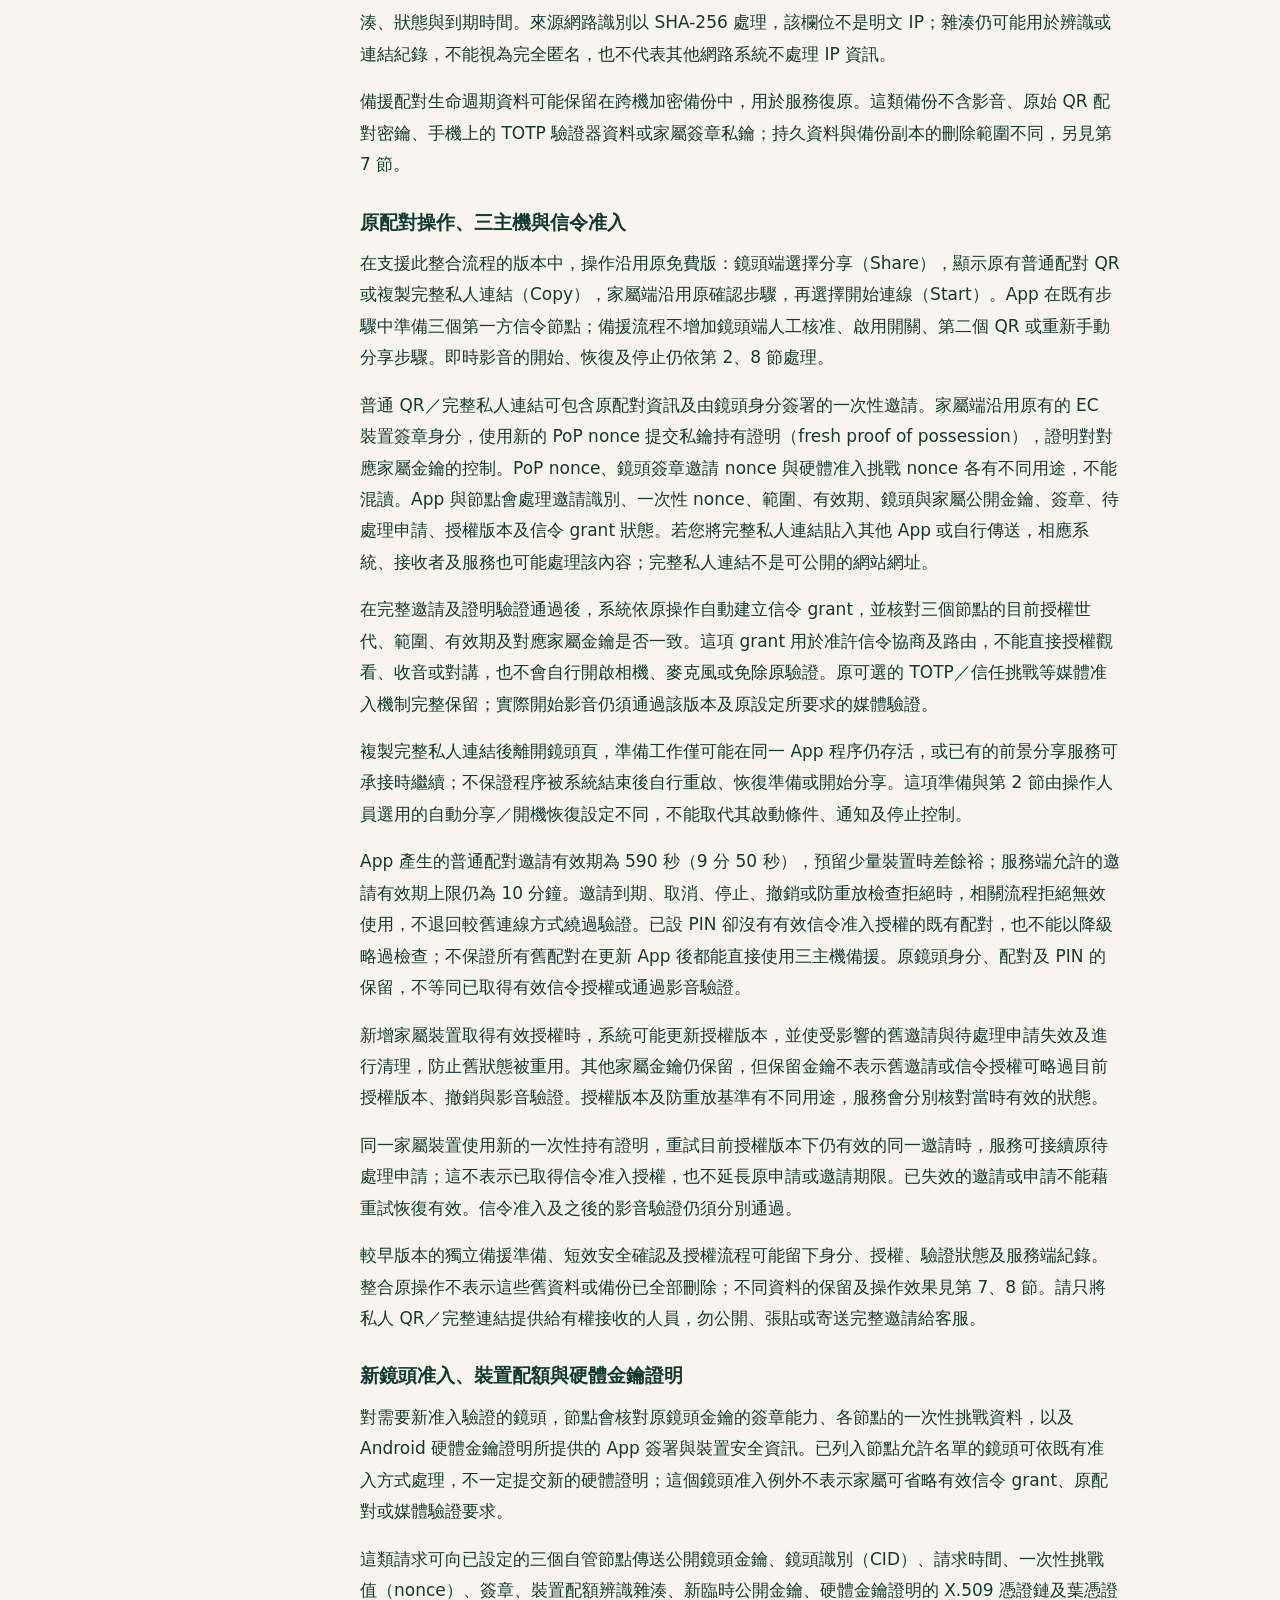
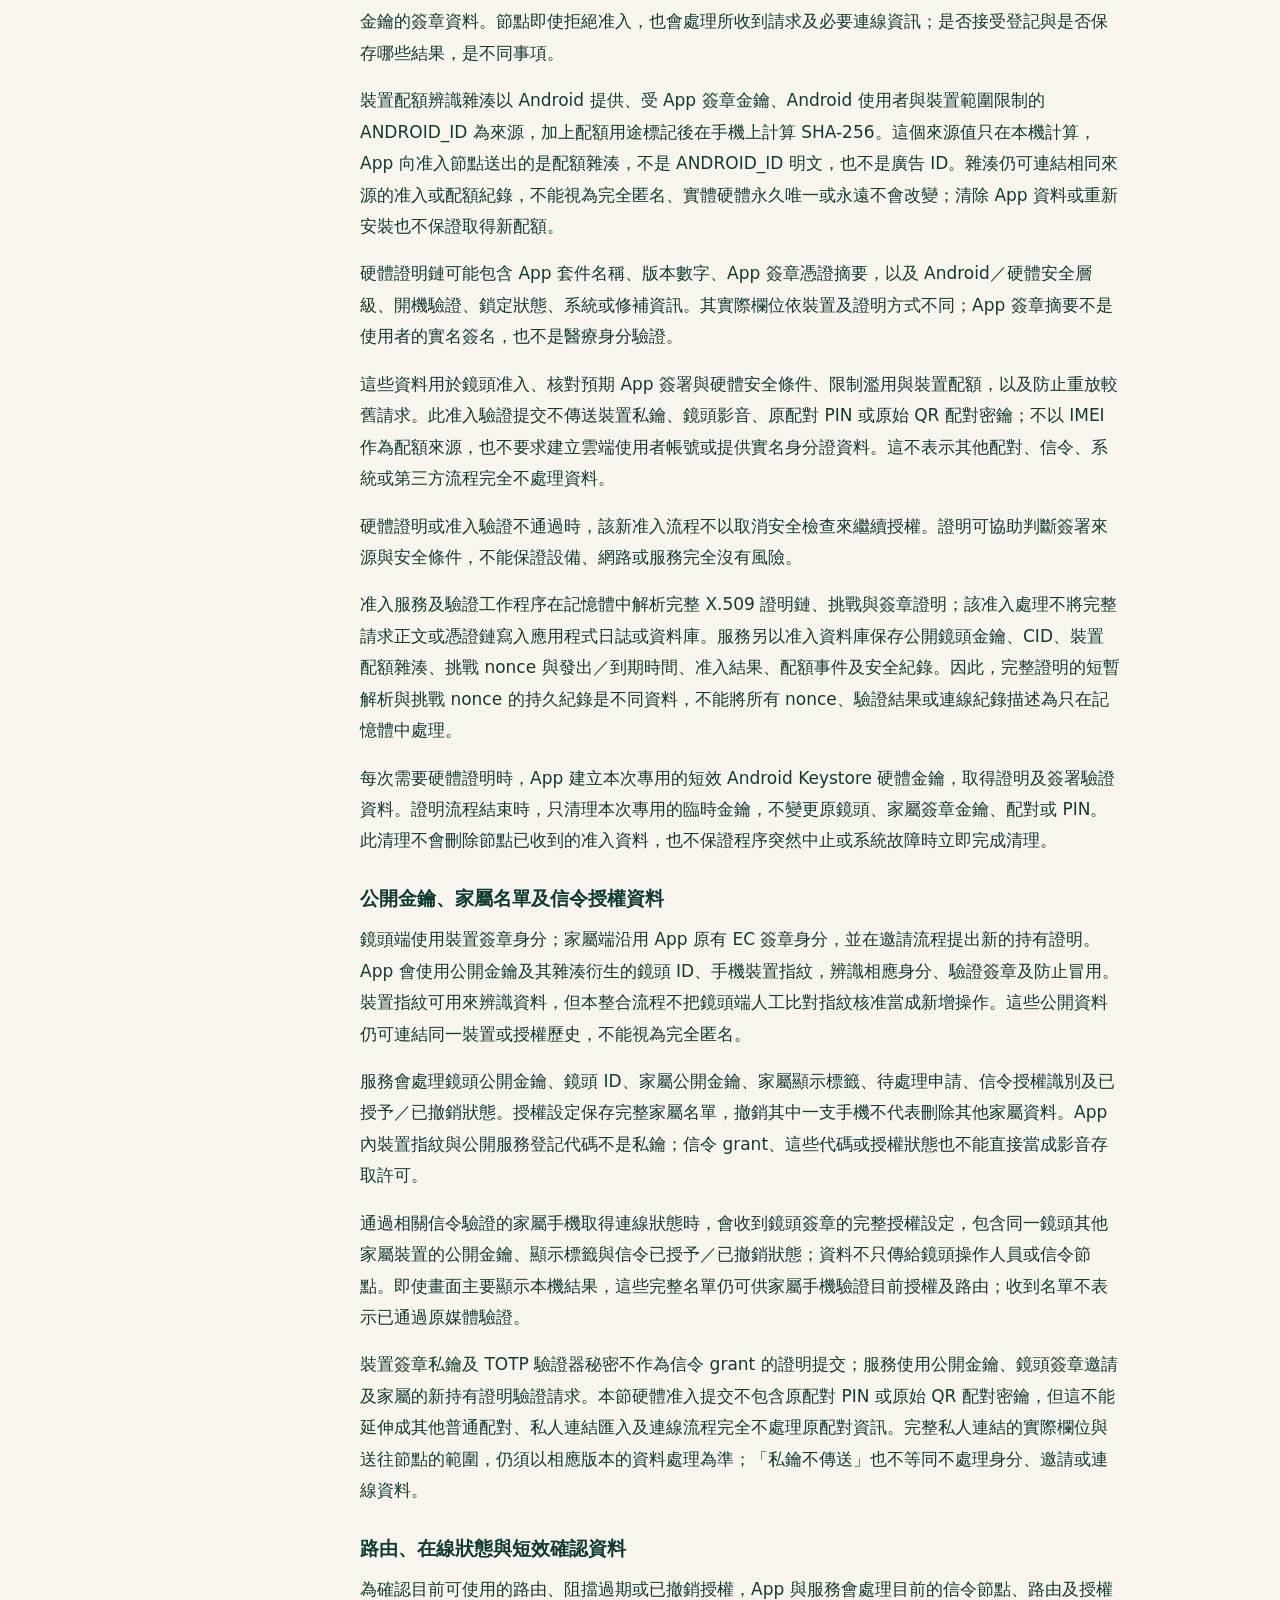
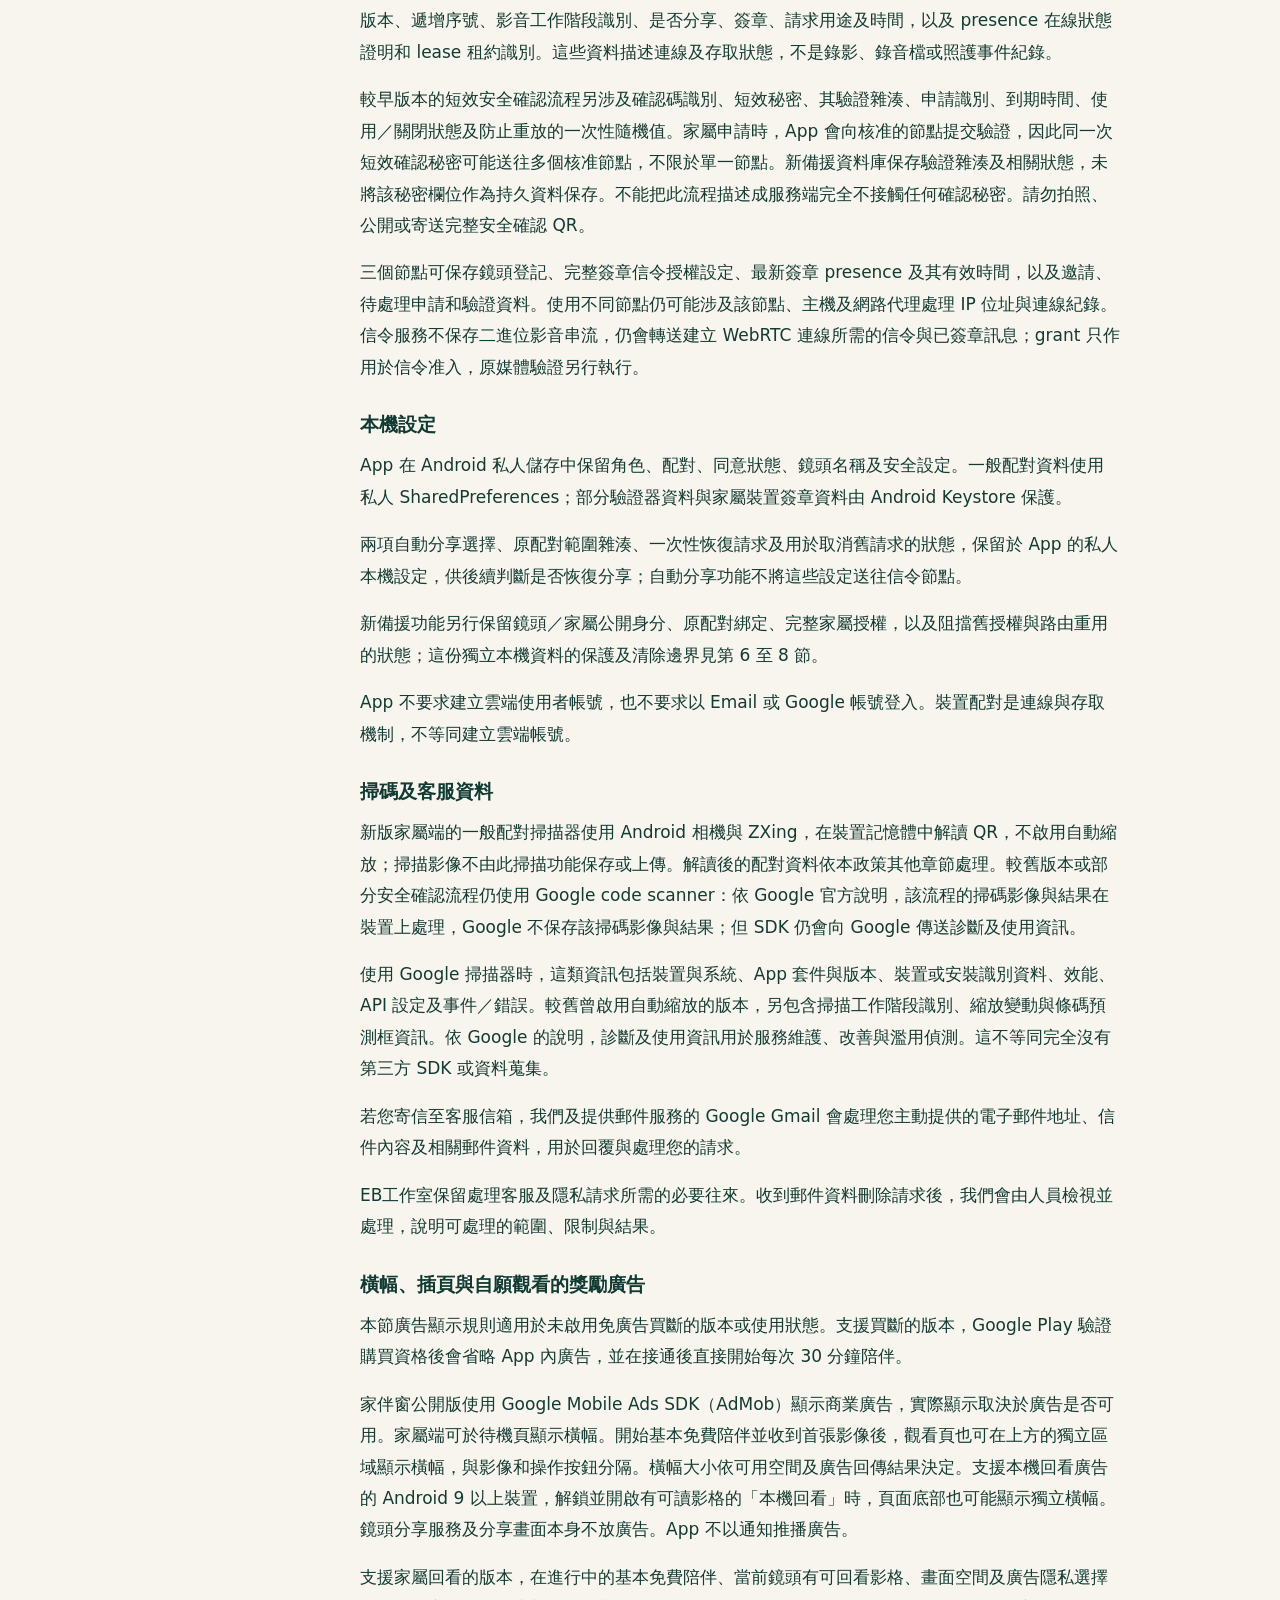
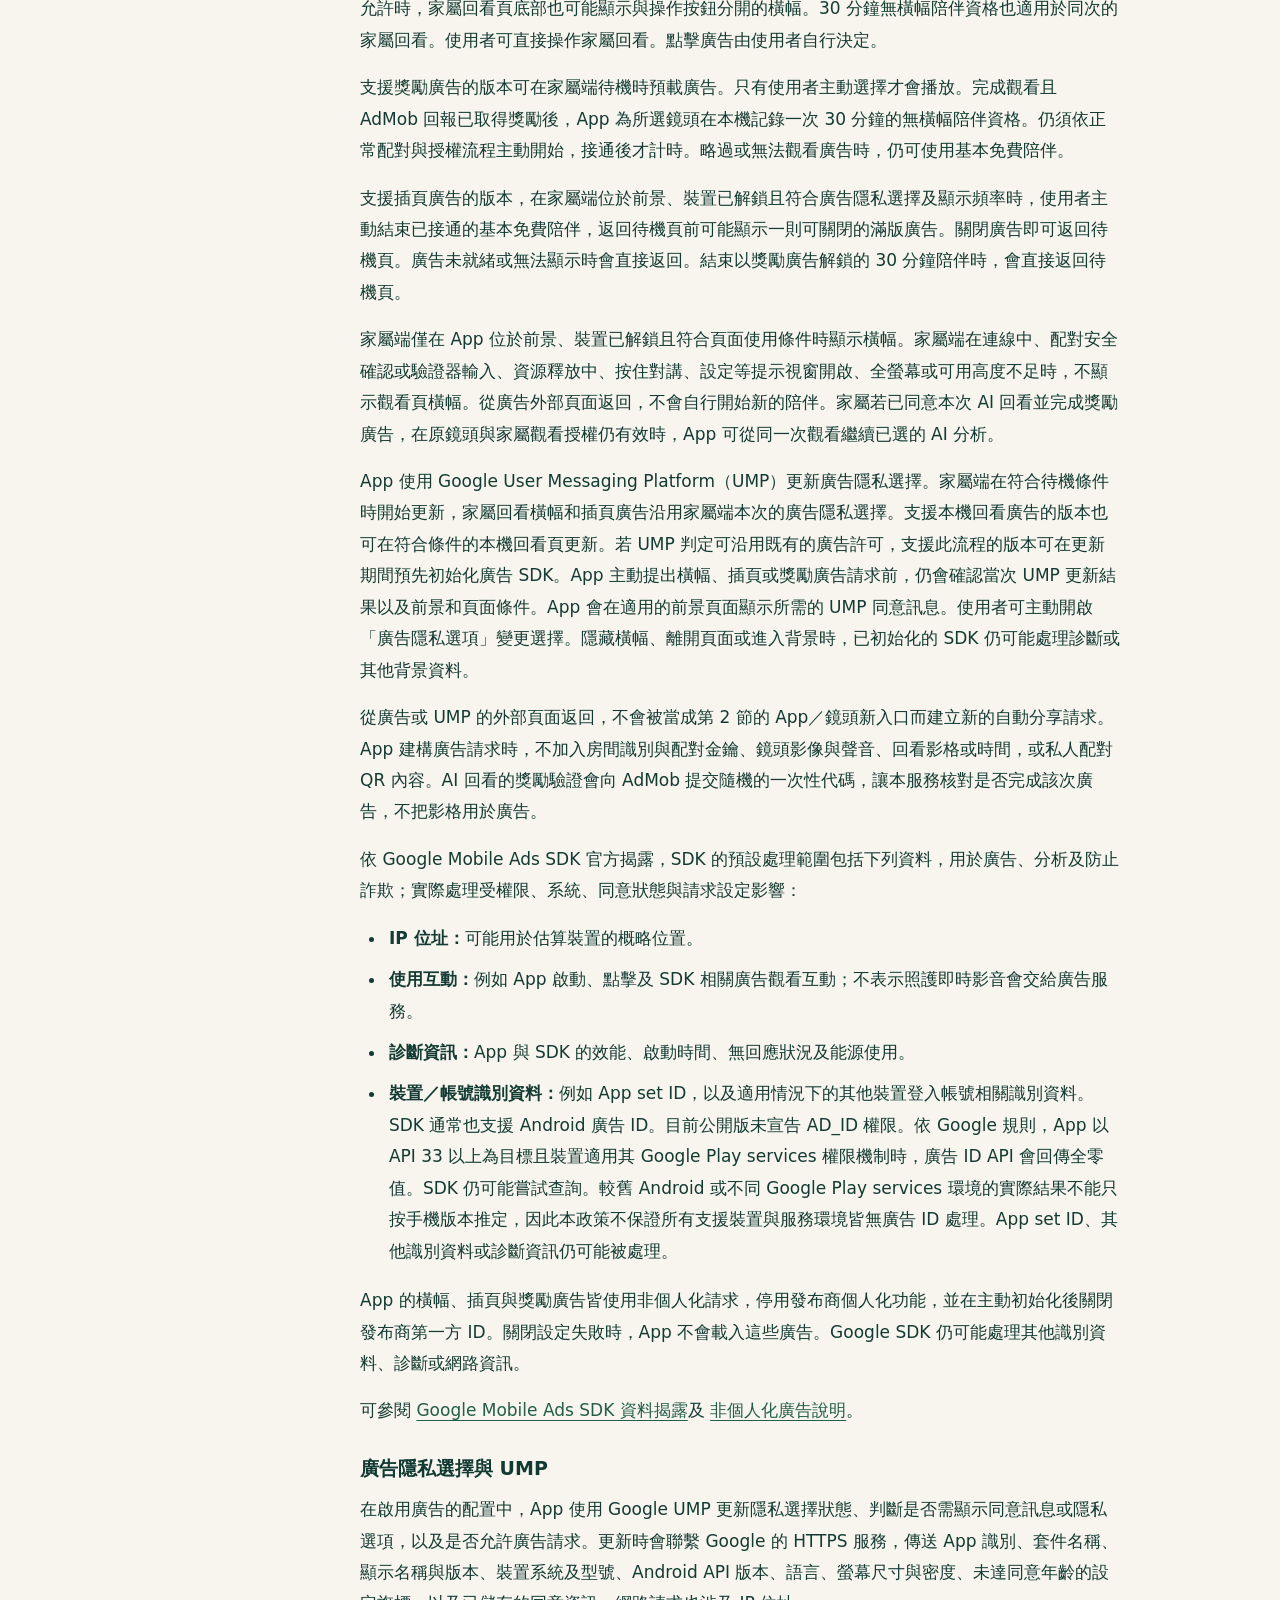
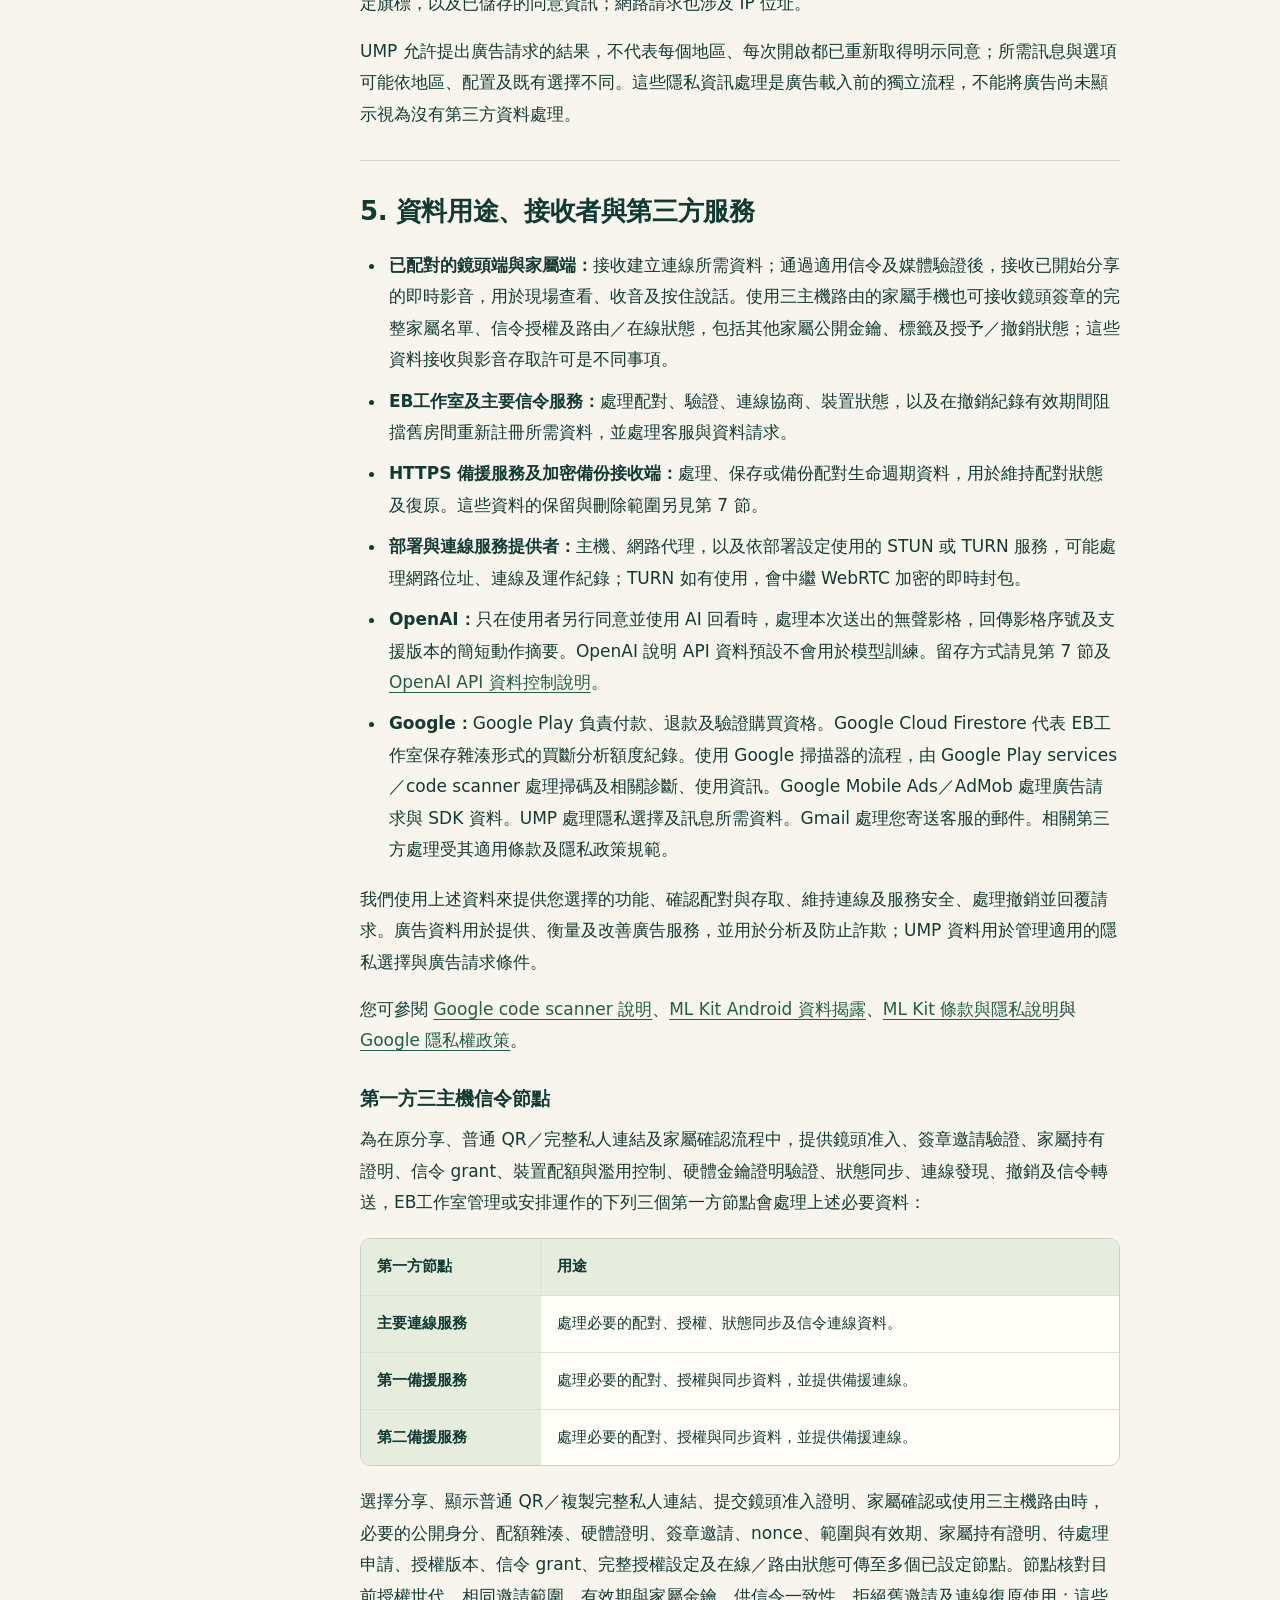
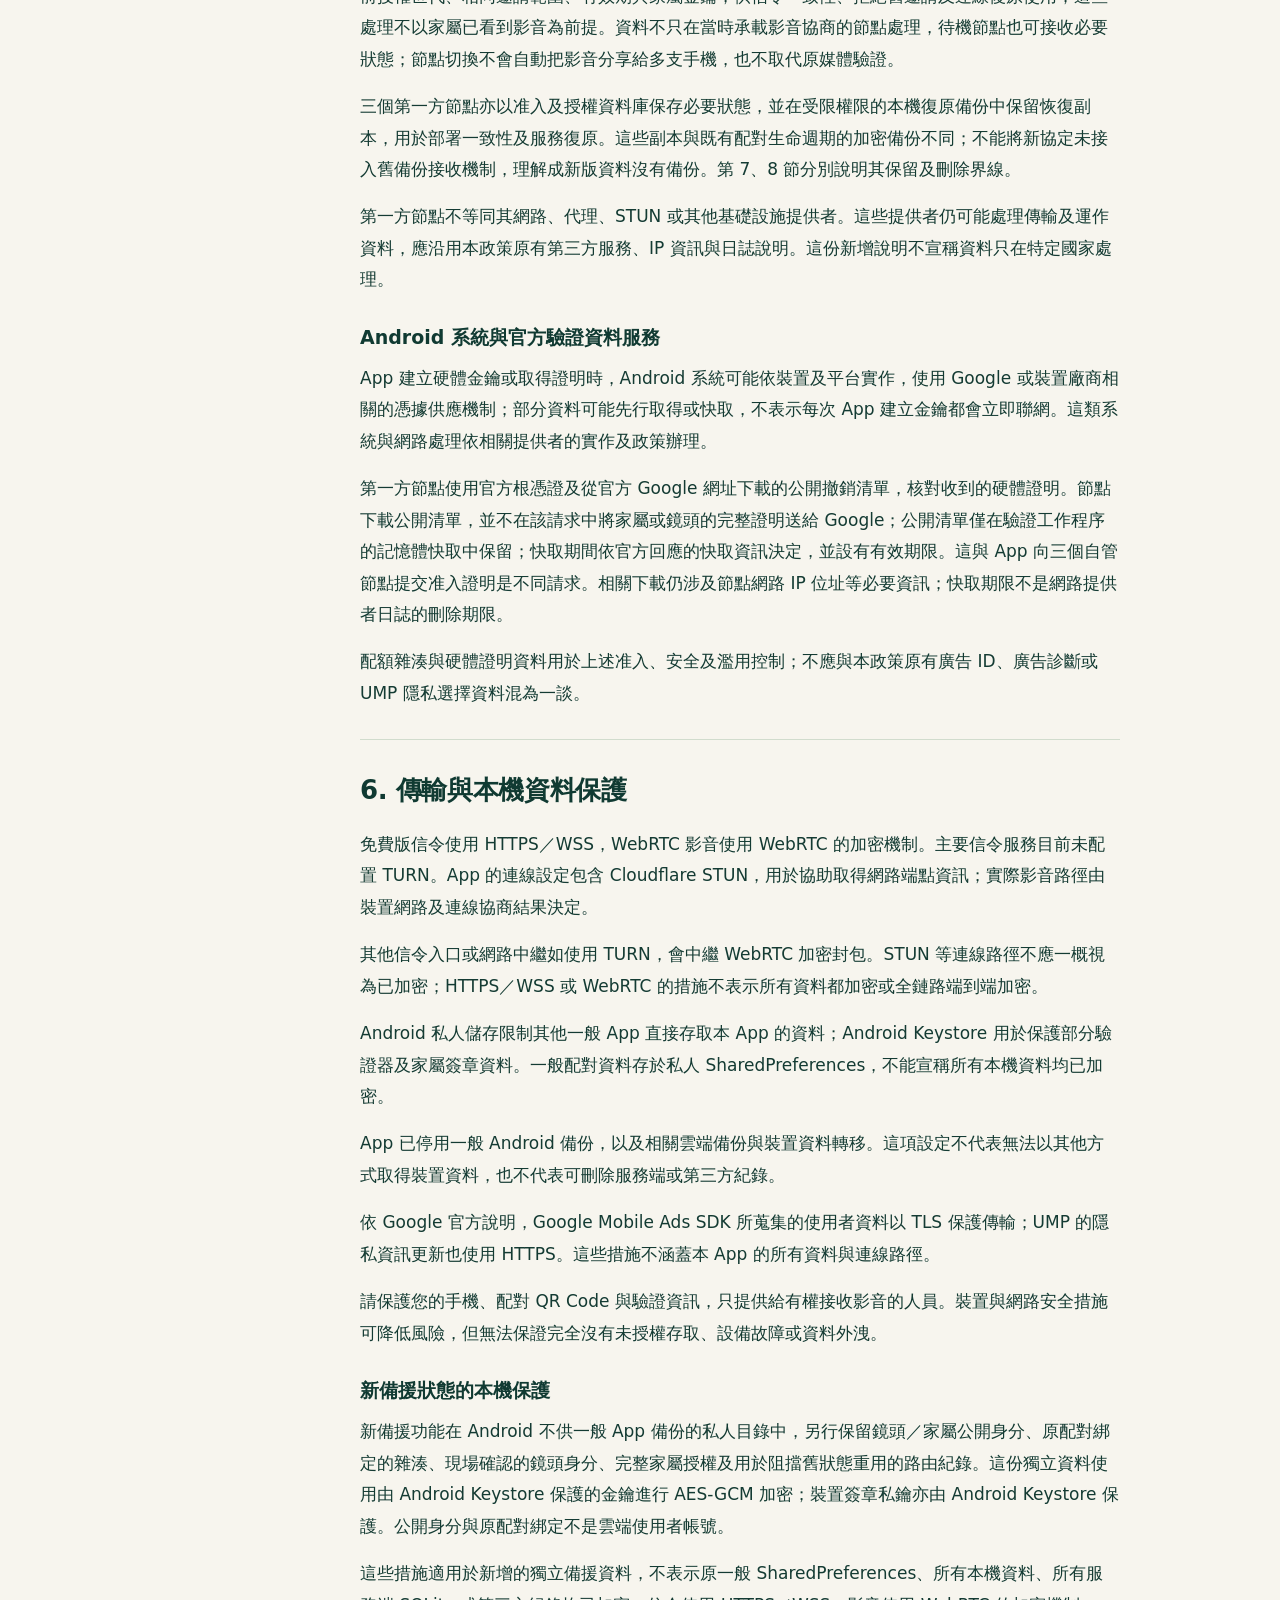
==== commit 9f375897: "Describe Google Play upgrade and extended replay privacy" ====
--- a/free/privacy/index.html
+++ b/free/privacy/index.html
@@ -5,7 +5,7 @@
     <meta name="viewport" content="width=device-width, initial-scale=1" />
     <meta name="theme-color" content="#f7f5ee" />
     <meta name="robots" content="noindex, nofollow" />
-    <meta name="description" content="家伴窗隱私權政策：即時影音、配對、回看、自選 AI 回看、廣告及隱私選擇資料處理。提供者：EB工作室。" />
+    <meta name="description" content="家伴窗隱私權政策：即時影音、配對、回看、自選 AI 回看、Google Play 買斷驗證、廣告及隱私選擇資料處理。提供者：EB工作室。" />
     <title>家伴窗隱私權政策｜EB工作室</title>
     <link rel="icon" href="../../assets/caremind-logo.svg?v=20261114-jiabanwin" type="image/svg+xml" />
     <link rel="stylesheet" href="../../styles.css?v=20261008-logo" />
@@ -34,7 +34,7 @@
         <dl>
           <div><dt>適用 App</dt><dd>家伴窗</dd></div>
           <div><dt>提供者／開發者</dt><dd>EB工作室</dd></div>
-          <div><dt>更新日</dt><dd><time datetime="2026-11-25">2026 年 11 月 25 日</time></dd></div>
+          <div><dt>更新日</dt><dd><time datetime="2026-11-26">2026 年 11 月 26 日</time></dd></div>
           <div><dt>生效日</dt><dd><time datetime="2026-10-10">2026 年 10 月 10 日</time></dd></div>
         </dl>
       </div>
@@ -98,15 +98,19 @@
             <p>即時影音與本機回看各自處理。即時傳輸涉及裝置與連線系統的處理及短暫緩衝。連線服務也會處理下列配對資料及服務日誌。</p>
             <h3>鏡頭端本機回看</h3>
             <p>本機回看預設關閉。請先告知現場所有人並另取得同意，再在鏡頭端勾選本次分享的本機回看選項，並由本人開始分享。啟用時，分享通知會顯示回看狀態。這次分享期間約每 2 分鐘加密保存一張無聲影格。無人觀看且鏡頭端沒有顯示預覽時，鏡頭只在取樣時短暫開啟。裝置偏熱時暫停取樣。使用 App 或通知的「停止分享」會停止取樣。自動分享及系統恢復分享不會開啟取樣。</p>
-            <p>本機回看的影格保存在鏡頭端 App 的私人儲存，使用 Android Keystore 管理的金鑰加密，排除於相簿及雲端備份之外。最近兩小時的影格才可讀取。未開放家屬回看時，影格僅供鏡頭端本機查看。</p>
+            <p>本機回看的影格保存在鏡頭端 App 的私人儲存，使用 Android Keystore 管理的金鑰加密，排除於相簿及雲端備份之外。一般回看可使用最近兩小時內的影格。未開放家屬回看時，影格僅供鏡頭端本機查看。</p>
             <h3>家屬回看</h3>
-            <p>家屬回看也預設關閉。兩端皆支援時，請先取得現場所有人的同意，並在鏡頭端手動開始分享前選擇本機回看和「允許正在觀看的家屬回看」。選擇只適用於當次分享。家屬須已配對且獲授權，並正在觀看這台鏡頭，才能查看同一次分享新增的最近兩小時無聲影格。</p>
+            <p>家屬回看也預設關閉。兩端皆支援時，請先取得現場所有人的同意，並在鏡頭端手動開始分享前選擇本機回看和「允許正在觀看的家屬回看」。選擇只適用於當次分享。家屬須已配對且獲授權，並正在觀看這台鏡頭，才能用一般家屬回看查看同一次分享新增的最近兩小時無聲影格。</p>
             <p>一般家屬回看的影格和拍攝時間透過鏡頭端與家屬端的加密直連傳送。信令服務只協助建立這條連線，普通回看不會把影格送往信令服務、中繼伺服器或雲端。家屬端只在回看頁暫時顯示影格，App 不儲存副本、不提供下載或匯出。切換鏡頭、斷線或離開回看會關閉家屬端的回看。若直連無法建立，家屬仍可使用原本可用的即時觀看。</p>
-            <h3>選用 AI 回看</h3>
-            <p>AI 回看預設關閉。鏡頭端操作人員須先向可能入鏡的人說明使用 AI 分析時影格會送往 OpenAI，取得所需的明確同意，再為當次分享另行開啟 AI 回看。正在觀看同一台鏡頭且獲授權的家屬，也須在回看頁了解資料用途並確認本次使用，才可選擇觀看一則獎勵廣告。完成後可在當次開啟的回看頁使用一次 AI 回看。離開回看頁後，下次使用 AI 回看須重新取得獎勵。使用者可略過。一般回看可獨立使用。</p>
-            <p>AI 回看每次可使用當前鏡頭最近兩小時內最多 60 張合格的無聲影格。已安裝的 0.3.112（115）及更早支援 AI 回看的版本，只能使用當次分享的影格。自 0.3.113（116）起，兩端皆支援時，也可使用同一組有效配對的先前影格，但只限於使用新版拍攝時已另取得現場人員 AI 回看同意的影格。鏡頭端須為目前分享重新取得同意並開啟 AI 回看，家屬也須確認本次使用。</p>
-            <p>支援單張預覽的版本，只有一張合格影格時，完成獎勵後可預覽這張影格。服務只驗證一次使用資格，影格不傳給 EB工作室 的分析服務或 OpenAI。兩張以上才會進行動作變化分析。支援鏡頭端分析的版本由鏡頭端送出影格，較早的 AI 回看版本由家屬端讀取後送出。分析影格以 HTTPS 傳至 EB工作室 的 AI 回看服務，再送至 OpenAI API。送交分析的資料不包含音訊、私人配對資料或拍攝時間。</p>
-            <p>OpenAI 回傳建議影格的序號，家屬可在原回看頁查看結果。支援單張預覽的版本若沒有篩出明顯動作，可預覽最新一張合格影格。支援鏡頭端分析的版本，鏡頭端透過同次觀看的加密 WebRTC 連線傳送所選影格。若該連線使用 TURN，TURN 只轉送加密封包。家屬端只在回看頁暫時顯示預覽。AI 回看僅標出影格中可見的人體動作變化，不做身分辨識或追蹤。兩次拍照之間沒有拍到的動作無法判斷，結果可能有誤判或遺漏。</p>
+            <h3>選用 AI 回看與延長保存</h3>
+            <p>AI 回看預設關閉。鏡頭端操作人員須先向可能入鏡的人說明使用 AI 分析時影格會送往 OpenAI，取得所需的明確同意，再為當次分享另行開啟 AI 回看。正在觀看同一台鏡頭且獲授權的家屬，每次也須在回看頁確認資料用途。免費使用者可在有可回看的影格時，自願觀看一則獎勵廣告，取得當次回看頁的一次使用資格。已驗證免廣告買斷的家屬可直接請求分析，同一筆買斷每月最多完成 10 次分析，並受服務總額度限制。</p>
+            <p>AI 回看一般可用當前鏡頭最近兩小時的影格。兩端均支援且取得現場人員同意後，鏡頭端可為當次分享另行開啟「允許已驗證的付費家屬回看最近 8 小時」。鏡頭從付費家屬接通並通過授權後，才開始累積可延長保存的影格。合格影格最多 240 張，保留最長八小時。只在原配對及對應買斷資格、目前分享和觀看授權仍有效時，提供給該次授權範圍的家屬。</p>
+            <p>每次送交 AI 分析的合格無聲影格最多 60 張。只有一張合格影格時可在驗證使用資格後預覽，影格不傳給 EB工作室的分析服務或 OpenAI，也不扣買斷的分析次數。兩張以上才會進行動作變化分析。已安裝的 0.3.112（115）及更早支援 AI 回看的版本，只能使用當次分享的影格。自 0.3.113（116）起，兩端皆支援時，也可使用同一組有效配對的先前影格，但只限拍攝時已另取得現場人員同意的影格。</p>
+            <p>支援鏡頭端分析的版本由鏡頭端送出影格，較早的 AI 回看版本由家屬端讀取後送出。分析影格以 HTTPS 傳至 EB工作室的 AI 回看服務，再送至 OpenAI API。送交分析的資料不包含音訊、私人配對資料或拍攝時間。延長保存本身不會送出影格分析，家屬仍須主動確認每次使用。</p>
+            <p>OpenAI 回傳建議影格的序號，支援摘要的版本也可在同一回看頁暫時顯示簡短動作摘要。若沒有篩出明顯動作，可預覽最新一張合格影格。支援鏡頭端分析的版本，鏡頭端透過同次觀看的加密 WebRTC 連線傳送所選影格。若該連線使用 TURN，TURN 只轉送加密封包。AI 回看只描述影格中可見的動作變化，不辨識身分或追蹤人物。兩次拍照之間沒有拍到的動作無法判斷，結果可能有誤判或遺漏。</p>
+            <h3>Google Play 買斷驗證與分析次數</h3>
+            <p>您可選擇透過 Google Play 一次買斷免廣告功能，並用原購買帳號重新驗證。Google Play 負責結帳及退款。App 接收 Google Play 簽署的購買憑證及購買狀態，並可在這台裝置的私人儲存加密保留經過驗證的憑證，以便在短暫無法向 Google 查驗時，繼續辨識本機的免廣告權益。App 不取得信用卡號碼或結帳時提供給 Google 的付款資料。</p>
+            <p>確認已購買家屬可使用延長回看、查詢剩餘分析次數或提出分析請求時，App 會用 HTTPS 把購買憑證中的交易驗證代碼送到 EB工作室的服務，由服務向 Google Play 查驗商品與交易狀態。服務以購買代碼的雜湊辨識同一筆買斷，讓兩個可處理 AI 回看的節點共用次數。雲端額度資料只處理這個雜湊、月份、用量及短效分析預留紀錄。購買代碼原文、影格及 AI 摘要均不寫入雲端額度帳本。</p>
             <h3>配對、驗證與連線資料</h3>
             <p>免費版信令服務用於配對與建立連線，不接收二進位影音串流。服務會處理房間及裝置識別、憑證或其雜湊、工作階段、驗證封套，以及 SDP、ICE 等協商資料。這些資料可能包含建立連線所需的網路端點與 IP 資訊。</p>
             <p>服務也會處理部分鏡頭裝置狀態，例如電池溫度、測量時間與 Android 熱狀態，用於連線及裝置運作狀態的呈現。因此，不能將信令服務描述成完全看不到連線資料。</p>
@@ -160,6 +164,7 @@
             <p>若您寄信至客服信箱，我們及提供郵件服務的 Google Gmail 會處理您主動提供的電子郵件地址、信件內容及相關郵件資料，用於回覆與處理您的請求。</p>
             <p>EB工作室保留處理客服及隱私請求所需的必要往來。收到郵件資料刪除請求後，我們會由人員檢視並處理，說明可處理的範圍、限制與結果。</p>
             <h3 id="test-ads">橫幅、插頁與自願觀看的獎勵廣告</h3>
+            <p>本節廣告顯示規則適用於未啟用免廣告買斷的版本或使用狀態。支援買斷的版本，Google Play 驗證購買資格後會省略 App 內廣告，並在接通後直接開始每次 30 分鐘陪伴。</p>
             <p>家伴窗公開版使用 Google Mobile Ads SDK（AdMob）顯示商業廣告，實際顯示取決於廣告是否可用。家屬端可於待機頁顯示橫幅。開始基本免費陪伴並收到首張影像後，觀看頁也可在上方的獨立區域顯示橫幅，與影像和操作按鈕分隔。橫幅大小依可用空間及廣告回傳結果決定。支援本機回看廣告的 Android 9 以上裝置，解鎖並開啟有可讀影格的「本機回看」時，頁面底部也可能顯示獨立橫幅。鏡頭分享服務及分享畫面本身不放廣告。App 不以通知推播廣告。</p>
             <p>支援家屬回看的版本，在進行中的基本免費陪伴、當前鏡頭有可回看影格、畫面空間及廣告隱私選擇允許時，家屬回看頁底部也可能顯示與操作按鈕分開的橫幅。30 分鐘無橫幅陪伴資格也適用於同次的家屬回看。使用者可直接操作家屬回看。點擊廣告由使用者自行決定。</p>
             <p>支援獎勵廣告的版本可在家屬端待機時預載廣告。只有使用者主動選擇才會播放。完成觀看且 AdMob 回報已取得獎勵後，App 為所選鏡頭在本機記錄一次 30 分鐘的無橫幅陪伴資格。仍須依正常配對與授權流程主動開始，接通後才計時。略過或無法觀看廣告時，仍可使用基本免費陪伴。</p>
@@ -187,8 +192,8 @@
               <li><strong>EB工作室及主要信令服務：</strong>處理配對、驗證、連線協商、裝置狀態，以及在撤銷紀錄有效期間阻擋舊房間重新註冊所需資料，並處理客服與資料請求。</li>
               <li><strong>HTTPS 備援服務及加密備份接收端：</strong>處理、保存或備份配對生命週期資料，用於維持配對狀態及復原。這些資料的保留與刪除範圍另見第 7 節。</li>
               <li><strong>部署與連線服務提供者：</strong>主機、網路代理，以及依部署設定使用的 STUN 或 TURN 服務，可能處理網路位址、連線及運作紀錄；TURN 如有使用，會中繼 WebRTC 加密的即時封包。</li>
-              <li><strong>OpenAI：</strong>只在使用者另行同意並使用 AI 回看時，處理本次送出的無聲影格並回傳影格序號。OpenAI 說明 API 資料預設不會用於模型訓練。留存方式請見第 7 節及 <a href="https://developers.openai.com/api/docs/guides/your-data">OpenAI API 資料控制說明</a>。</li>
-              <li><strong>Google：</strong>使用 Google 掃描器的流程，由 Google Play services／code scanner 處理掃碼及相關診斷、使用資訊；Google Mobile Ads／AdMob 處理廣告請求與 SDK 資料；UMP 處理隱私選擇及訊息所需資料；Gmail 處理您寄送客服的郵件。相關第三方處理受其適用條款及隱私政策規範。</li>
+              <li><strong>OpenAI：</strong>只在使用者另行同意並使用 AI 回看時，處理本次送出的無聲影格，回傳影格序號及支援版本的簡短動作摘要。OpenAI 說明 API 資料預設不會用於模型訓練。留存方式請見第 7 節及 <a href="https://developers.openai.com/api/docs/guides/your-data">OpenAI API 資料控制說明</a>。</li>
+              <li><strong>Google：</strong>Google Play 負責付款、退款及驗證購買資格。Google Cloud Firestore 代表 EB工作室保存雜湊形式的買斷分析額度紀錄。使用 Google 掃描器的流程，由 Google Play services／code scanner 處理掃碼及相關診斷、使用資訊。Google Mobile Ads／AdMob 處理廣告請求與 SDK 資料。UMP 處理隱私選擇及訊息所需資料。Gmail 處理您寄送客服的郵件。相關第三方處理受其適用條款及隱私政策規範。</li>
             </ul>
             <p>我們使用上述資料來提供您選擇的功能、確認配對與存取、維持連線及服務安全、處理撤銷並回覆請求。廣告資料用於提供、衡量及改善廣告服務，並用於分析及防止詐欺；UMP 資料用於管理適用的隱私選擇與廣告請求條件。</p>
             <p>您可參閱 <a href="https://developers.google.com/ml-kit/vision/barcode-scanning/code-scanner">Google code scanner 說明</a>、<a href="https://developers.google.com/ml-kit/android-data-disclosure">ML Kit Android 資料揭露</a>、<a href="https://developers.google.com/ml-kit/terms">ML Kit 條款與隱私說明</a>與 <a href="https://policies.google.com/privacy?hl=zh-TW">Google 隱私權政策</a>。</p>
@@ -229,8 +234,9 @@
                 <thead><tr><th scope="col">資料</th><th scope="col">保留及處理方式</th></tr></thead>
                 <tbody>
                   <tr><th scope="row">即時影音</th><td>免費版不保存連續錄影或錄音。停止分享或結束對講會停止該次傳送，其他系統的日誌依各自規則處理。</td></tr>
-                  <tr><th scope="row">本機回看影格</th><td>限最近兩小時，最多 60 張。超過兩小時的影格不能回看，會於後續取樣、開啟鏡頭端或讀取回看時整理。您可以在鏡頭端手動清除已保存的影格。</td></tr>
-                  <tr><th scope="row">AI 回看影格及獎勵驗證</th><td>EB工作室 的 AI 服務僅在記憶體中處理本次影格，服務不把影格寫入資料庫或備份。服務會保存一次性代碼的驗證與使用紀錄以防重複兌換及管理配額。OpenAI 可能為濫用監控保留提交的資料最多 30 天，法令或安全保護需要時可能延長；影像也適用其安全審查留存規則。停止分享或刪除鏡頭端的影格，不會刪除已由 OpenAI 收到的資料。</td></tr>
+                  <tr><th scope="row">鏡頭端回看影格</th><td>一般影格最多保存兩小時、60 張。符合第 4 節延長保存條件的影格最多保存八小時、240 張，依實際取樣而定。超出適用期限的影格不再提供回看，會在後續取樣、開啟鏡頭端或讀取回看時整理。您可在鏡頭端手動清除已保存的影格。</td></tr>
+                  <tr><th scope="row">AI 回看影格、摘要及獎勵驗證</th><td>EB工作室的 AI 服務在記憶體中處理本次影格及回傳摘要。服務保存一次性代碼的驗證與使用紀錄以防重複兌換及管理配額。OpenAI 可能為濫用監控保留提交的資料最多 30 天，法令或安全保護需要時可能延長。影像也適用其安全審查留存規則。停止分享或刪除鏡頭端的影格，不會刪除已由 OpenAI 收到的資料。</td></tr>
+                  <tr><th scope="row">買斷驗證、短效回看資格及分析額度</th><td>裝置加密保留經驗證的憑證，清除 App 資料或解除安裝後可用原購買帳號重新驗證。服務端的短效回看資格到期後無法使用，會在後續核發資格時整理。每月額度重置時，已保存的購買雜湊、次數與必要分析預留紀錄可能仍留存以管理額度及防止重複使用。可依第 9 節申請處理 EB工作室可控制的紀錄。Google Play 的付款與交易紀錄依 Google 的政策及流程辦理。</td></tr>
                   <tr><th scope="row">短碼加入申請與加密配對回覆</th><td>沿原邀請期限，最長 10 分鐘，到期不再允許取用或加入。過期申請與加密回覆在服務後續處理請求時整理；不是到期瞬間物理擦除，也不承諾主機、備份或其他提供者的紀錄同時刪除。公開身分與手機型號是申請核對資料，不是觀看權限；此短碼流程不保存影音。</td></tr>
                   <tr><th scope="row">本機自動分享選擇與恢復請求</th><td>選項保留供後續符合條件的入口使用；手動停止或「這次不要恢復」取消當次請求但保留選項。取消或變更選項、用途或原配對改變會影響綁定與當次請求；這些操作不等同刪除整份設定。Android 清除 App 資料或解除安裝可移除該 App 的本機儲存，不刪除其他裝置、信令節點或第三方紀錄。</td></tr>
 <tr><th scope="row">本機角色、配對與設定</th><td>供後續使用保留，直到您使用對應移除／重設操作，或透過 Android 清除 App 資料、解除安裝。不同操作影響的資料範圍不同。</td></tr>
@@ -273,7 +279,7 @@
 <p>取消或變更任一選項會撤回當下恢復請求，其他仍有效的選項保有各自的後續條件。用途或原配對變更會使舊綁定及請求失效；即使核取狀態保留也暫不生效，須確認後取消並重新勾選需要的選項。這不會重新建立原配對、校正或裝置身分。</p>
 <p>家屬端放開按住說話控制，會停止該次語音傳送；也可停止觀看或撤回該手機的使用同意。停止分享、取消自動分享設定及家屬端撤回同意，均不等同撤銷鏡頭配對、撤銷新備援家屬授權或刪除既有服務紀錄。</p>
             <h3>清除鏡頭端的回看影格</h3>
-            <p>在鏡頭端的「設定與說明」進入「本機回看」，可選「清除全部回看影格」。若當次分享仍啟用回看，之後還會繼續取樣。停止分享會停止取樣及該次家屬回看與 AI 回看。下次手動分享時，可重新選擇是否開放家屬回看及 AI 回看。</p>
+            <p>在鏡頭端的「設定與說明」進入「本機回看」，可選「清除全部回看影格」。這也會清除該鏡頭端延長保存的影格。若當次分享仍啟用回看，之後還會繼續取樣。停止分享會停止取樣及該次家屬回看與 AI 回看。下次手動分享時，可重新選擇是否開放家屬回看、AI 回看及付費家屬的延長保存。</p>
             <h3>家屬端「從此手機移除鏡頭」</h3>
             <p>這會移除該家屬手機上的選取鏡頭及本機配對，並停止該手機觀看；不會撤銷鏡頭端房間或其他家屬手機的配對。仍使用原配對流程的鏡頭，其原 QR 可能重新加入，因此不能以此取代鏡頭端撤銷。採新版信令 grant 的配對，重新加入仍須依原確認流程及當時有效邀請、grant 與媒體驗證；不能以舊 QR、已設 PIN 或舊連線方式略過要求。本機移除不等同全部節點及副本刪除。</p>
             <h3>鏡頭端「撤銷配對並重設驗證器」</h3>
@@ -296,6 +302,7 @@
             <h2>9. 提出資料請求</h2>
             <p>您可寄信至 <a href="mailto:exbityour@gmail.com?subject=%E5%AE%B6%E4%BC%B4%E7%AA%97%E5%85%8D%E8%B2%BB%E7%89%88%E9%9A%B1%E7%A7%81%E8%AB%8B%E6%B1%82">exbityour@gmail.com</a>，提出查詢、更正、刪除或其他隱私相關請求。請說明使用鏡頭端或家屬端、請求的內容及必要的非機密辨識資訊；請勿寄送密碼、完整配對 QR Code、憑證或驗證碼。</p>
             <p>我們會視需要確認請求者對相關裝置或資料的權限，並說明可辨識的紀錄、可辦理的範圍與限制。App 沒有雲端使用者帳號，因此不存在以 Email 登入後刪除雲端帳號的流程；裝置配對撤銷與資料刪除請求仍是不同事項。</p>
+            <p>買斷驗證或分析額度的資料請求，可先說明需處理的項目及大約使用月份。請勿寄送購買憑證、交易驗證代碼或付款資料。需要退款或管理 Google Play 掌握的交易資料時，可依 Google Play 提供的流程辦理。</p>
             <p>若資料由第三方獨立管理，我們會說明我們可協助的範圍；不能承諾直接控制第三方資料的保留或刪除。</p>
           <h3>新備援資料請求</h3>
 <p>若要查詢、更正或請求刪除新備援服務保存的資料，請寄信至 <code>exbityour@gmail.com</code>。可提供使用角色、請求範圍及 App 顯示的公開鏡頭 ID 或裝置指紋，協助辨識紀錄；請勿提供原配對 QR、簽章私鑰、Authenticator 一次性驗證碼或短效安全確認秘密。公開裝置指紋與一次性登入驗證碼是不同資訊。</p>
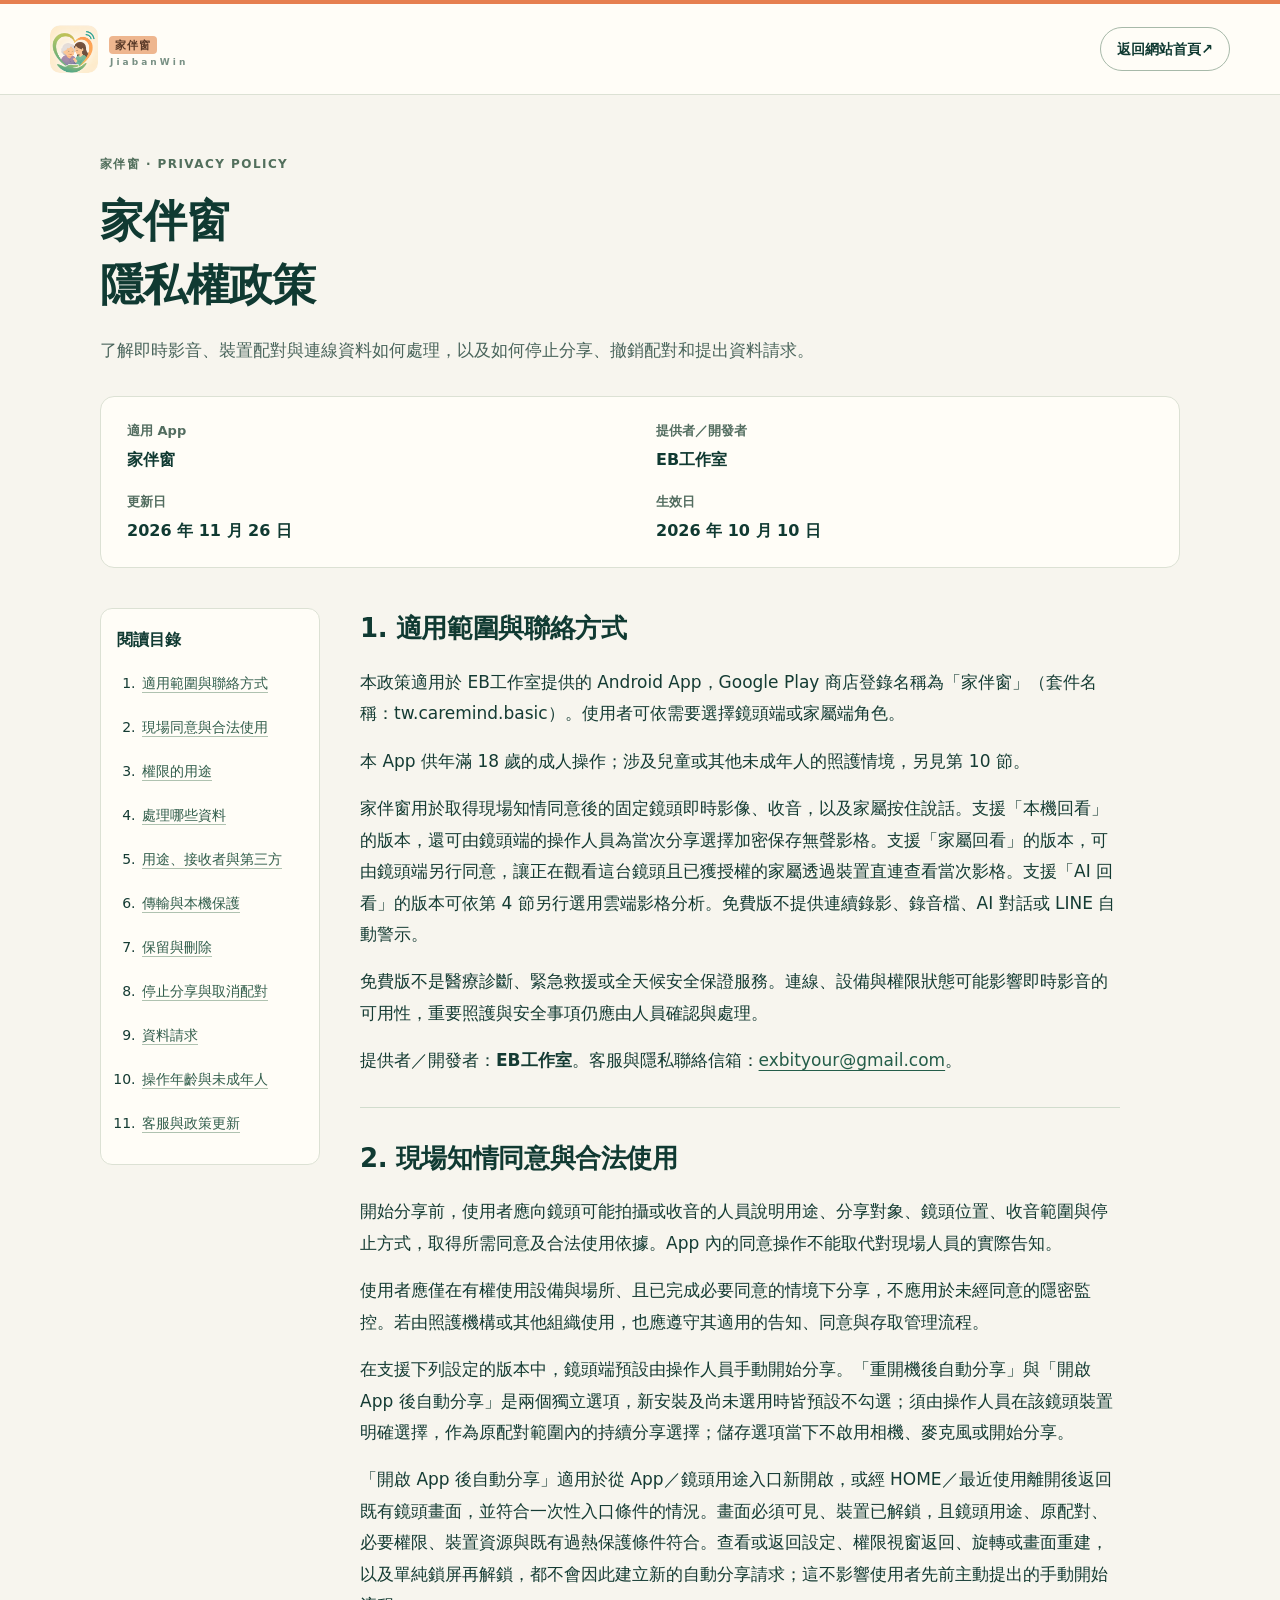
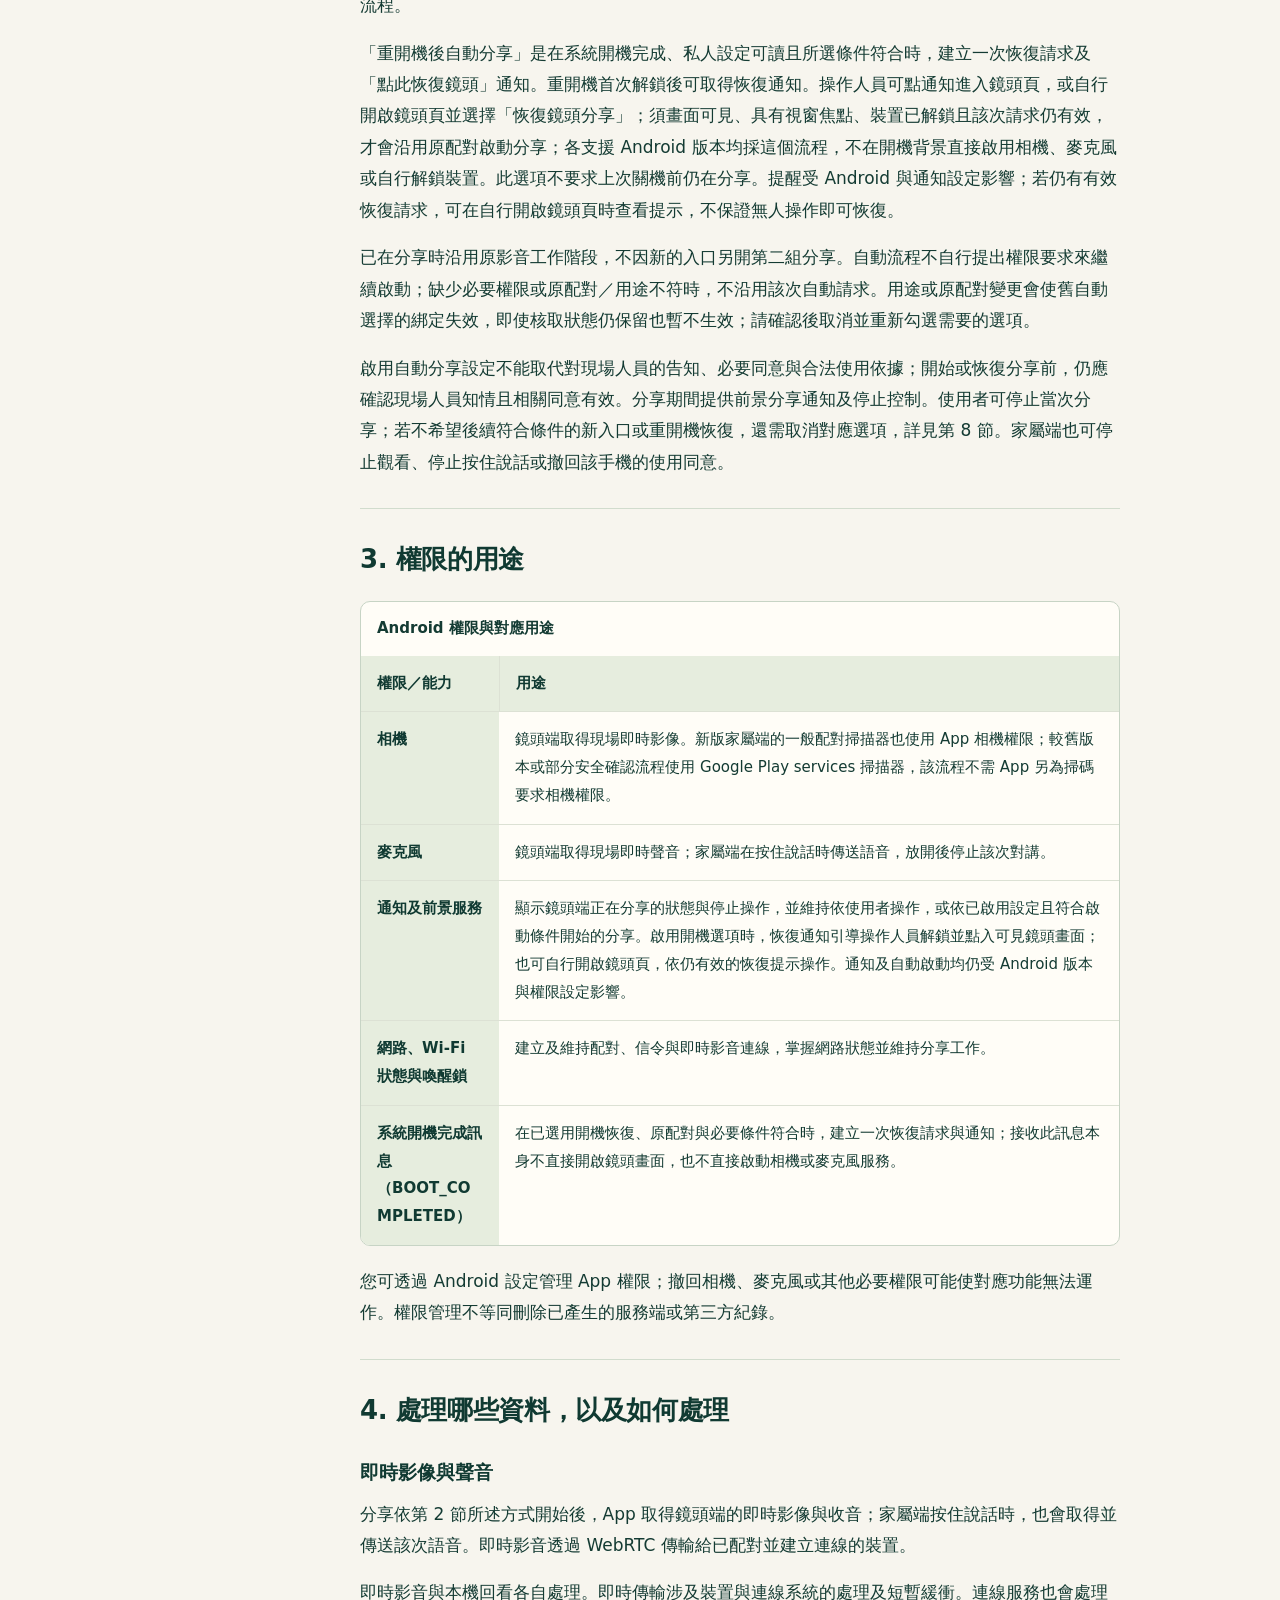
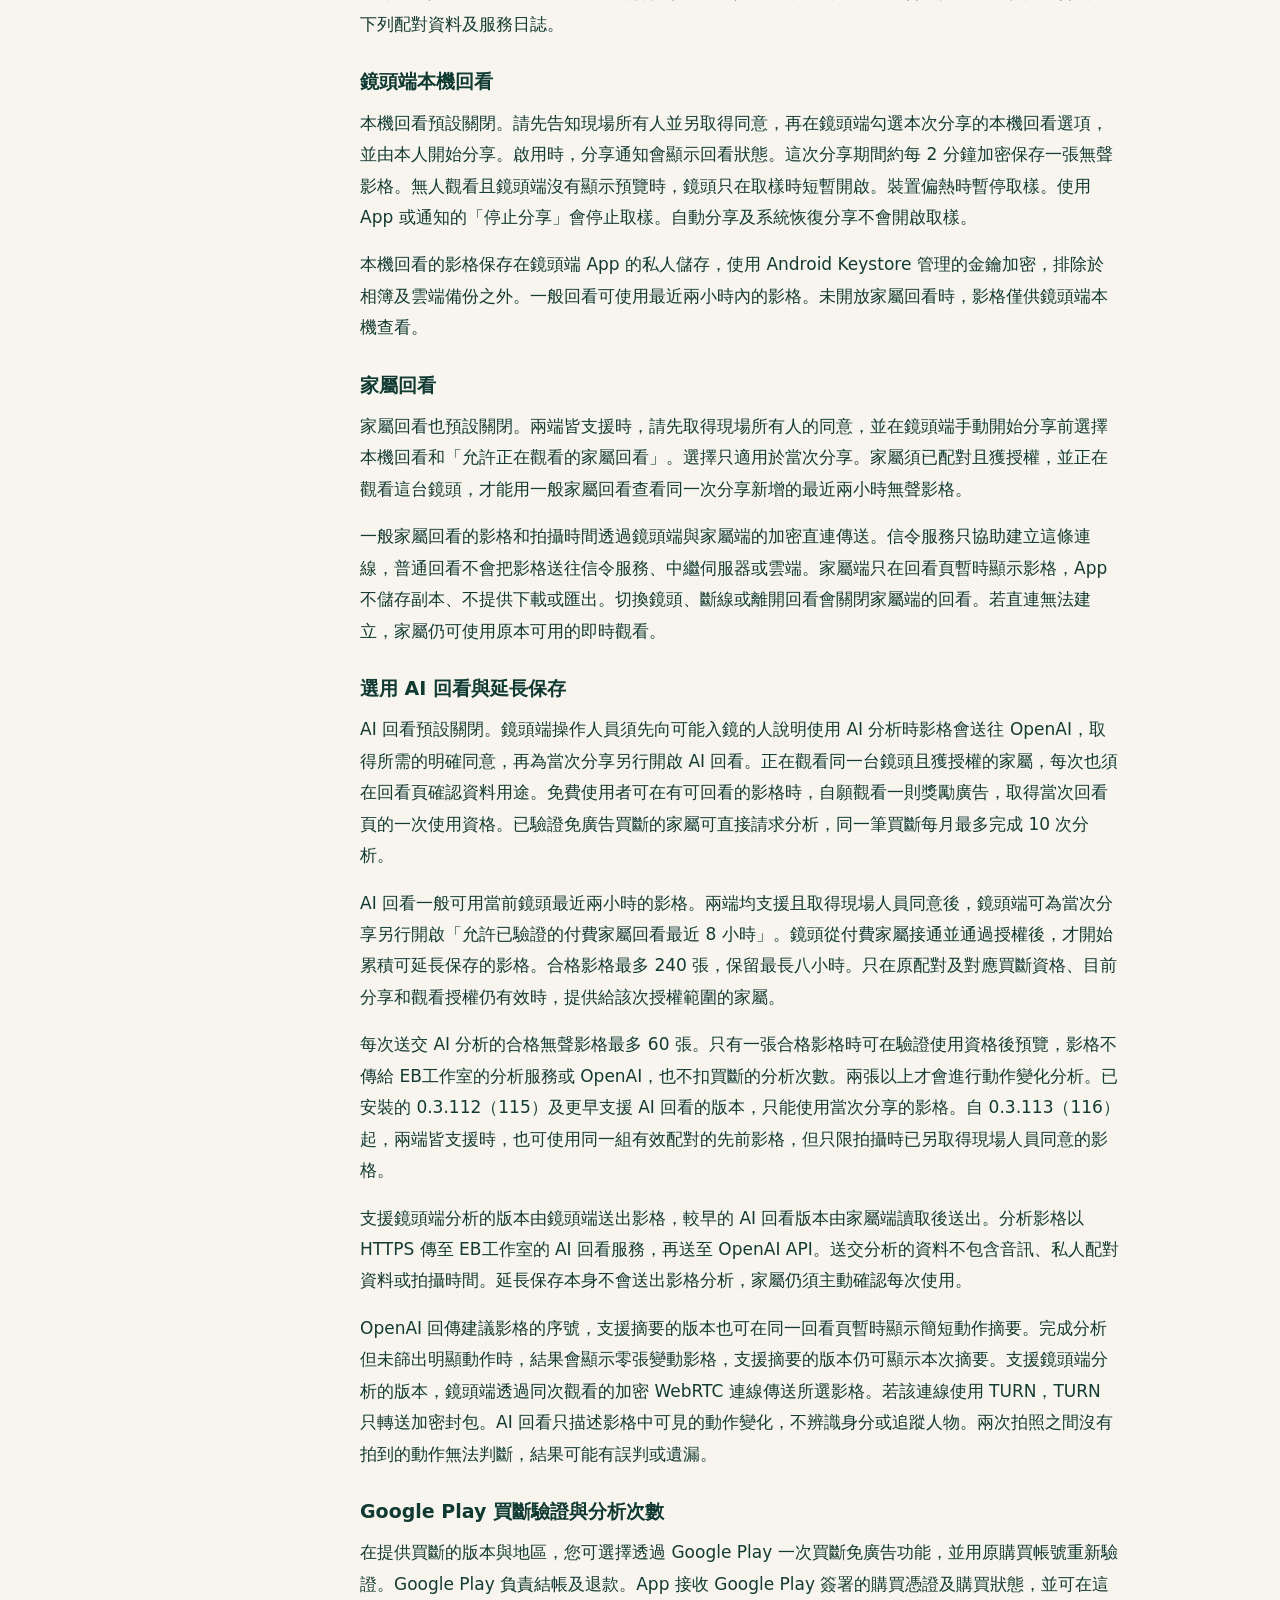
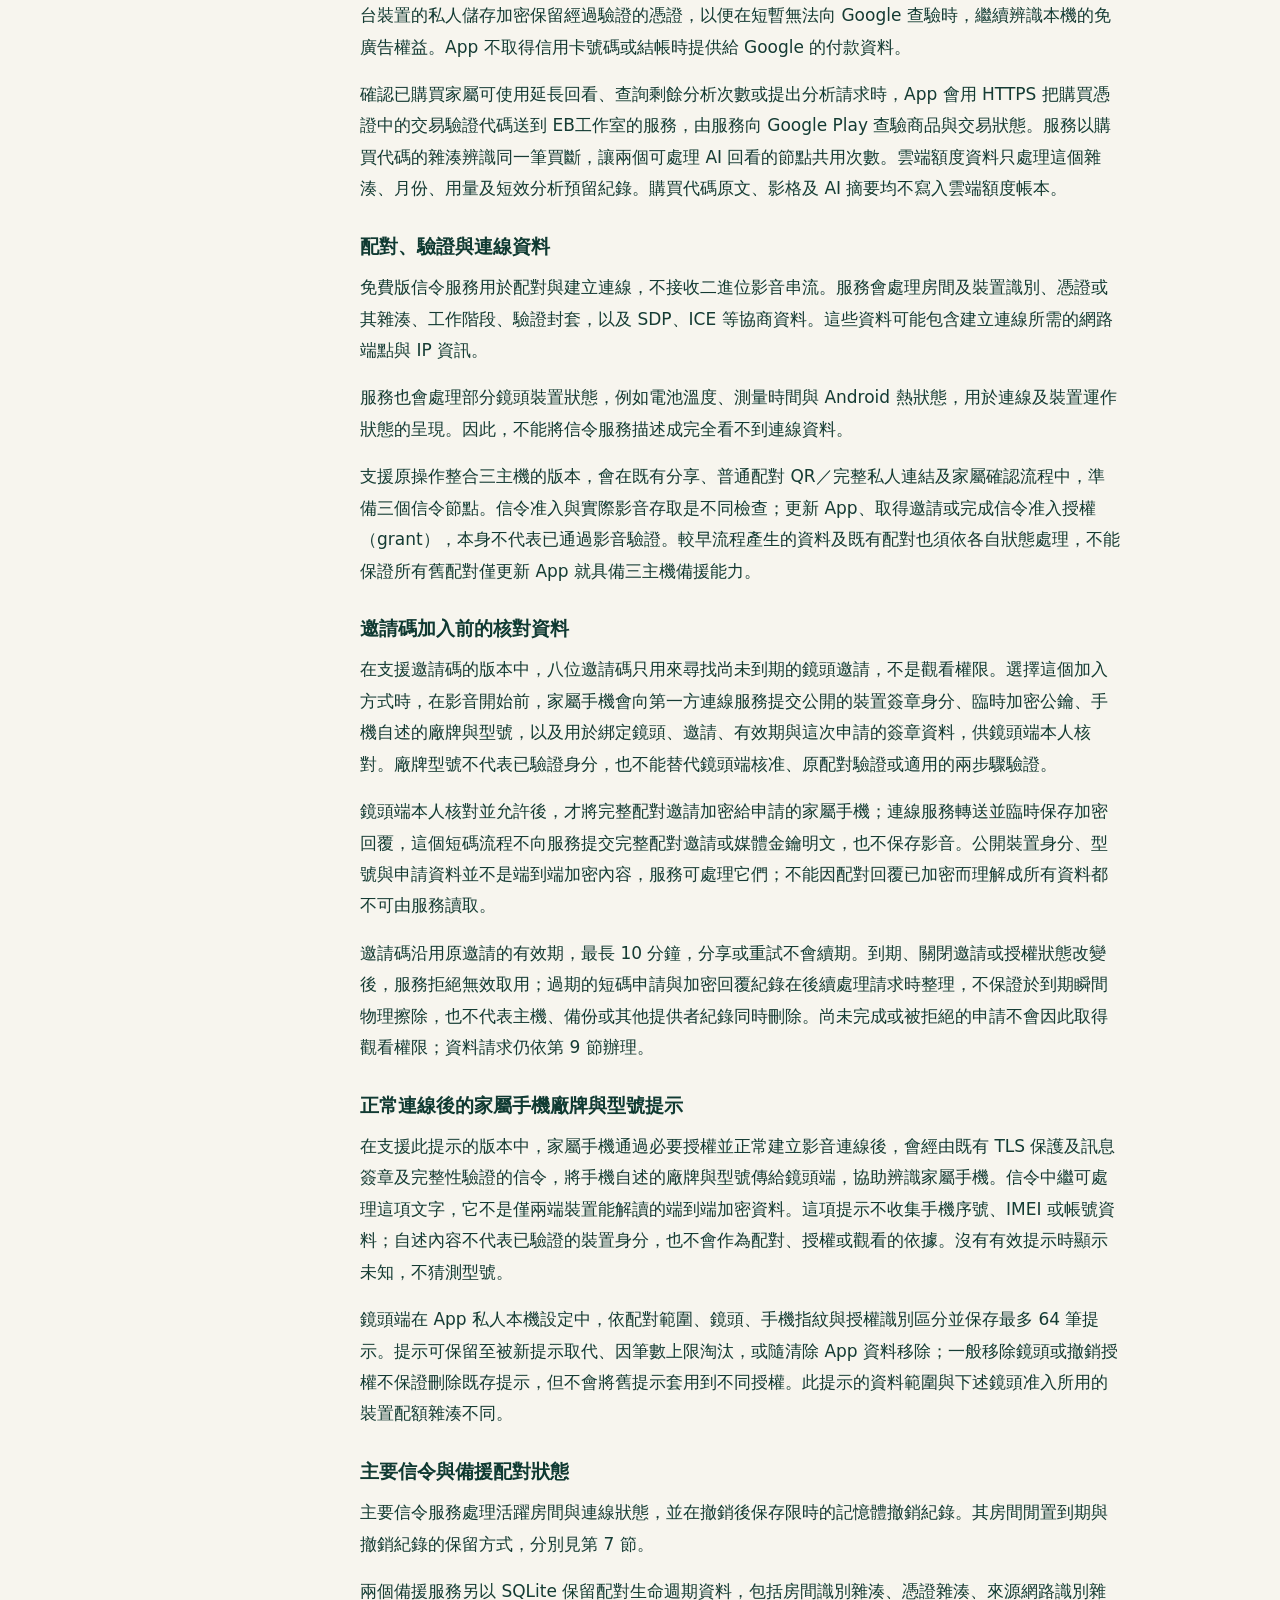
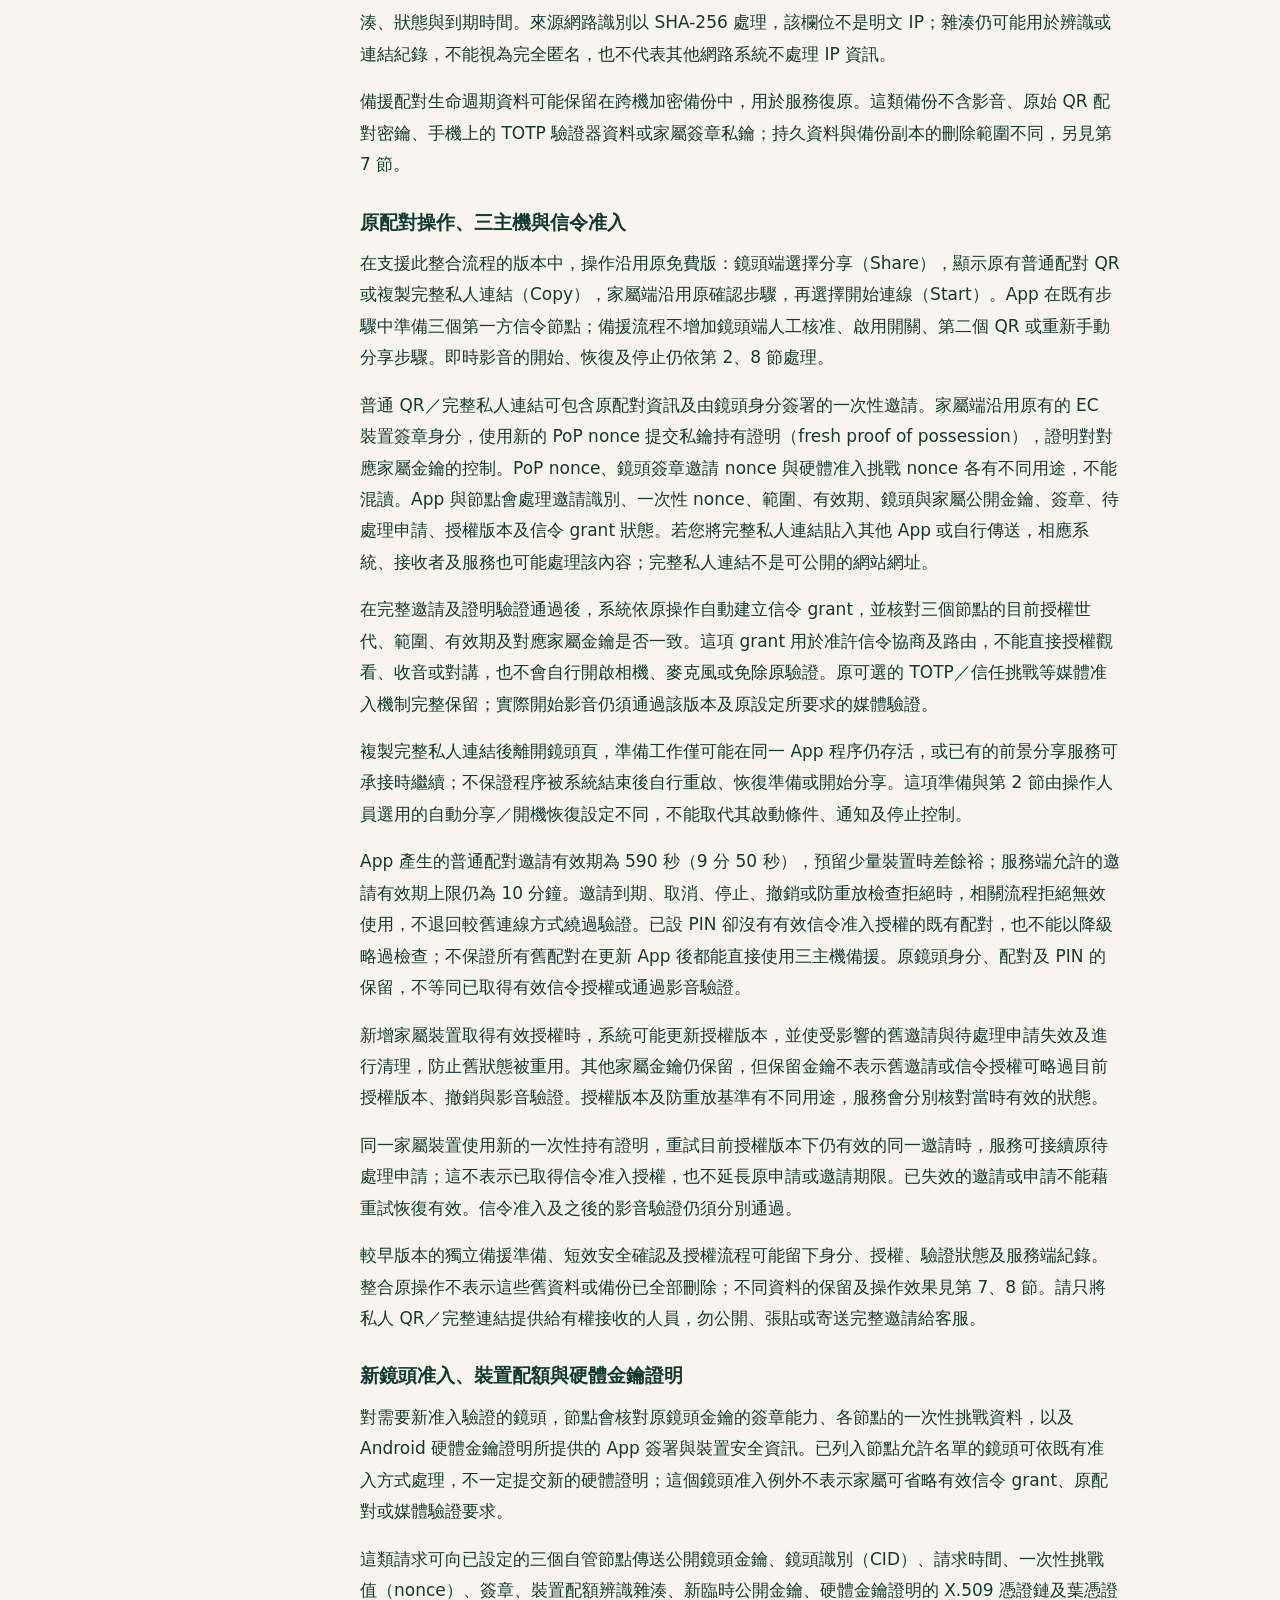
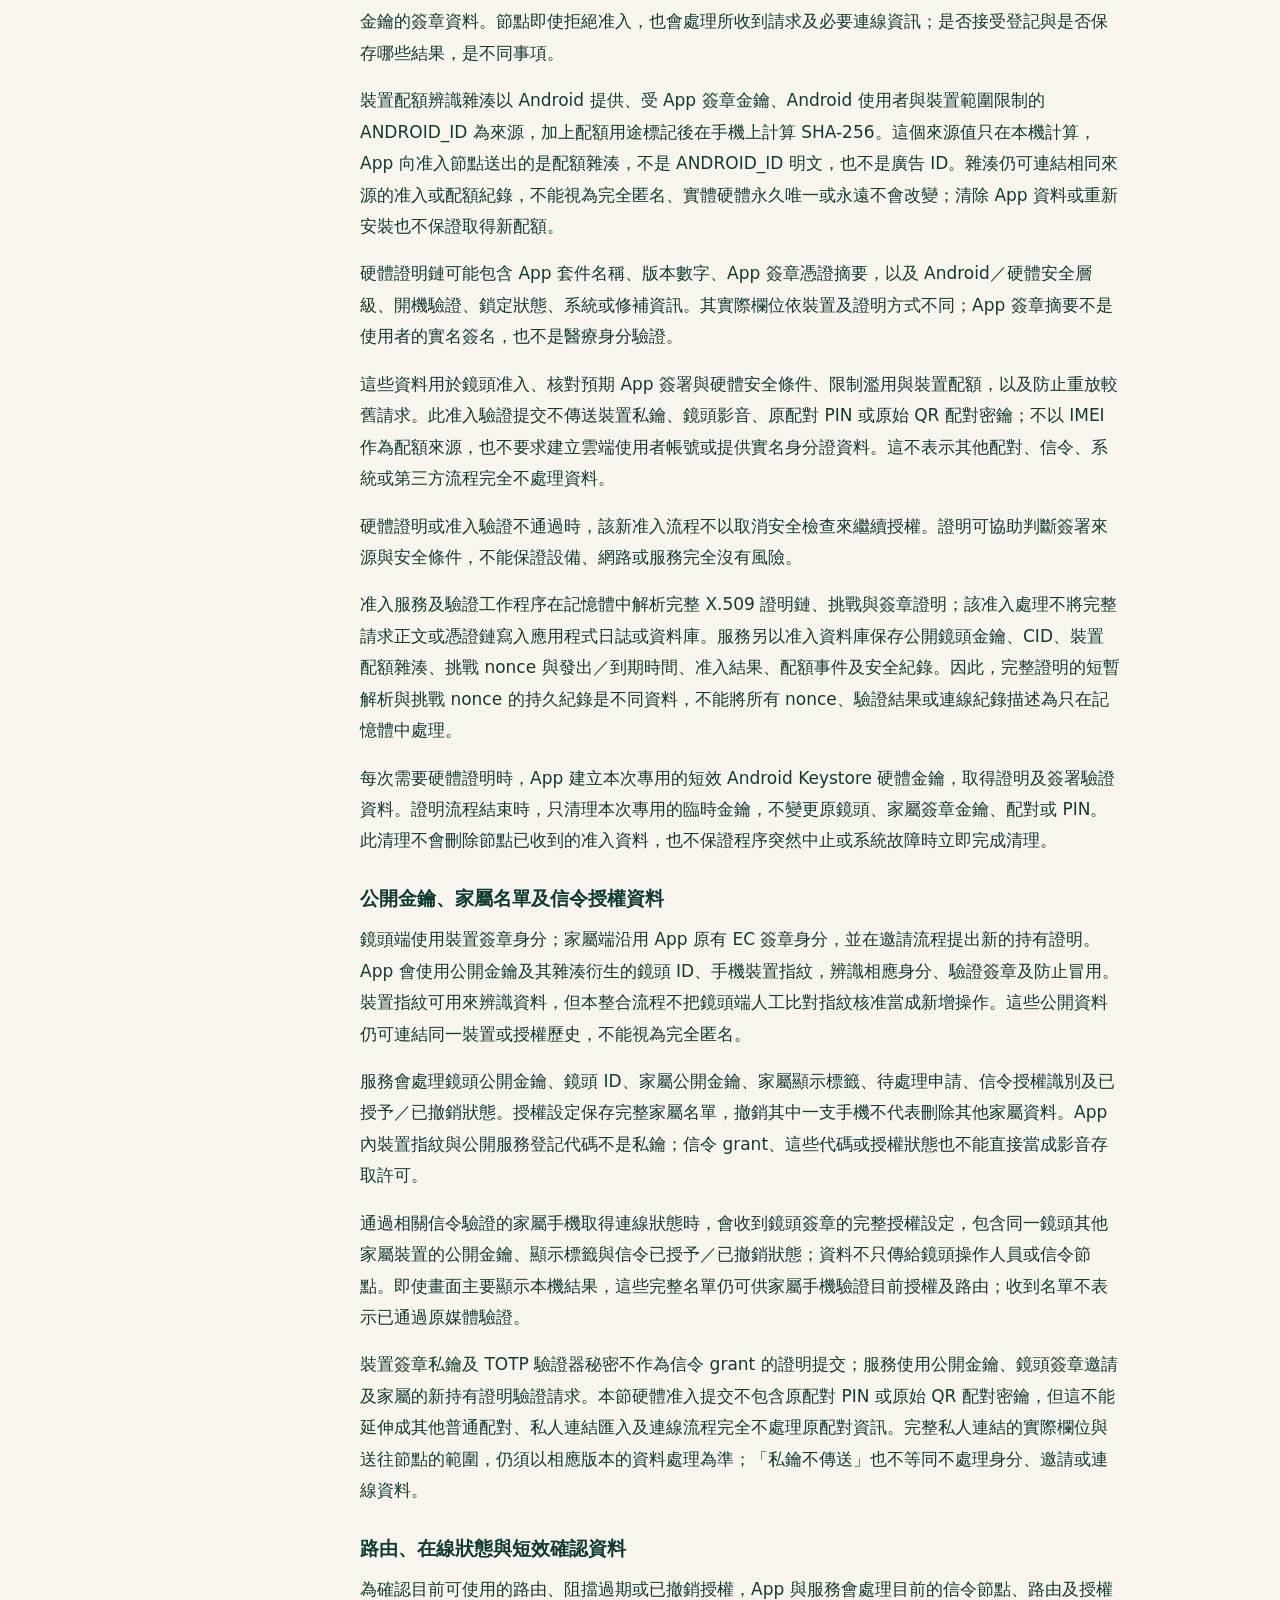
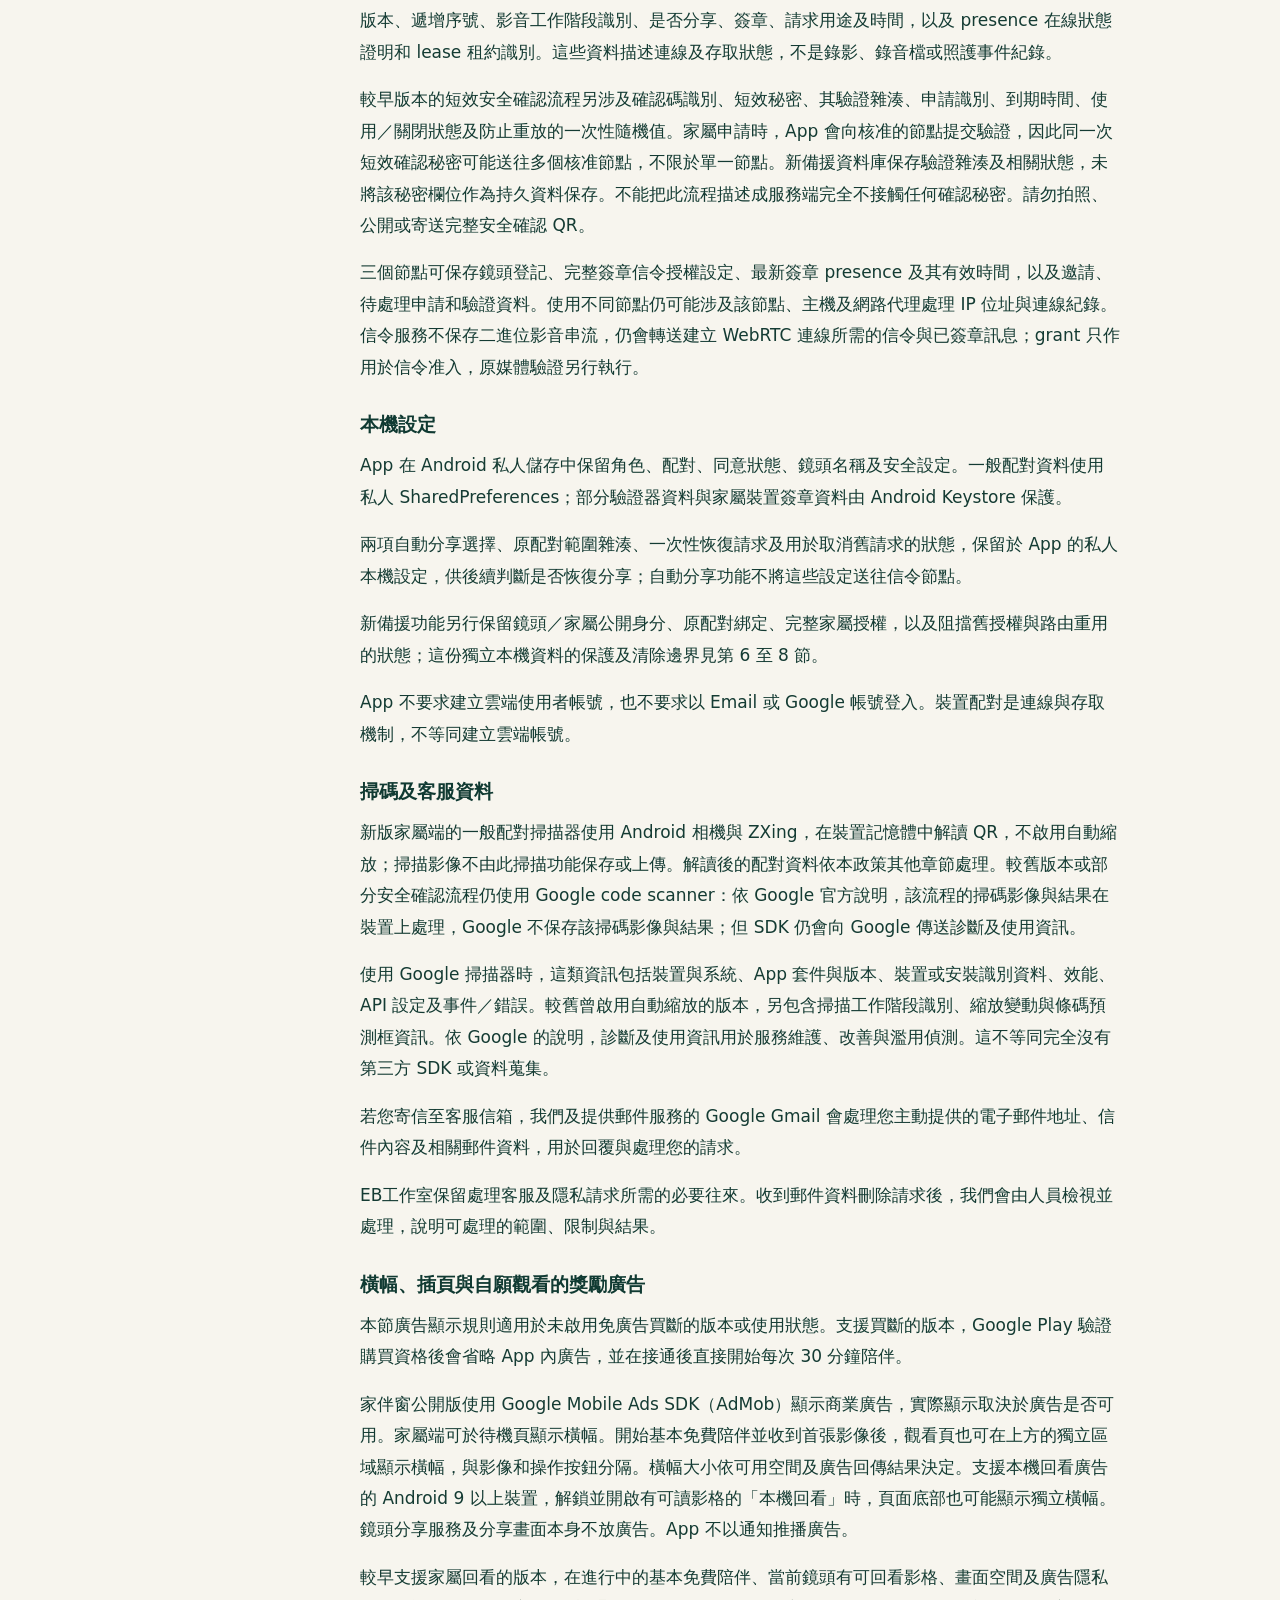
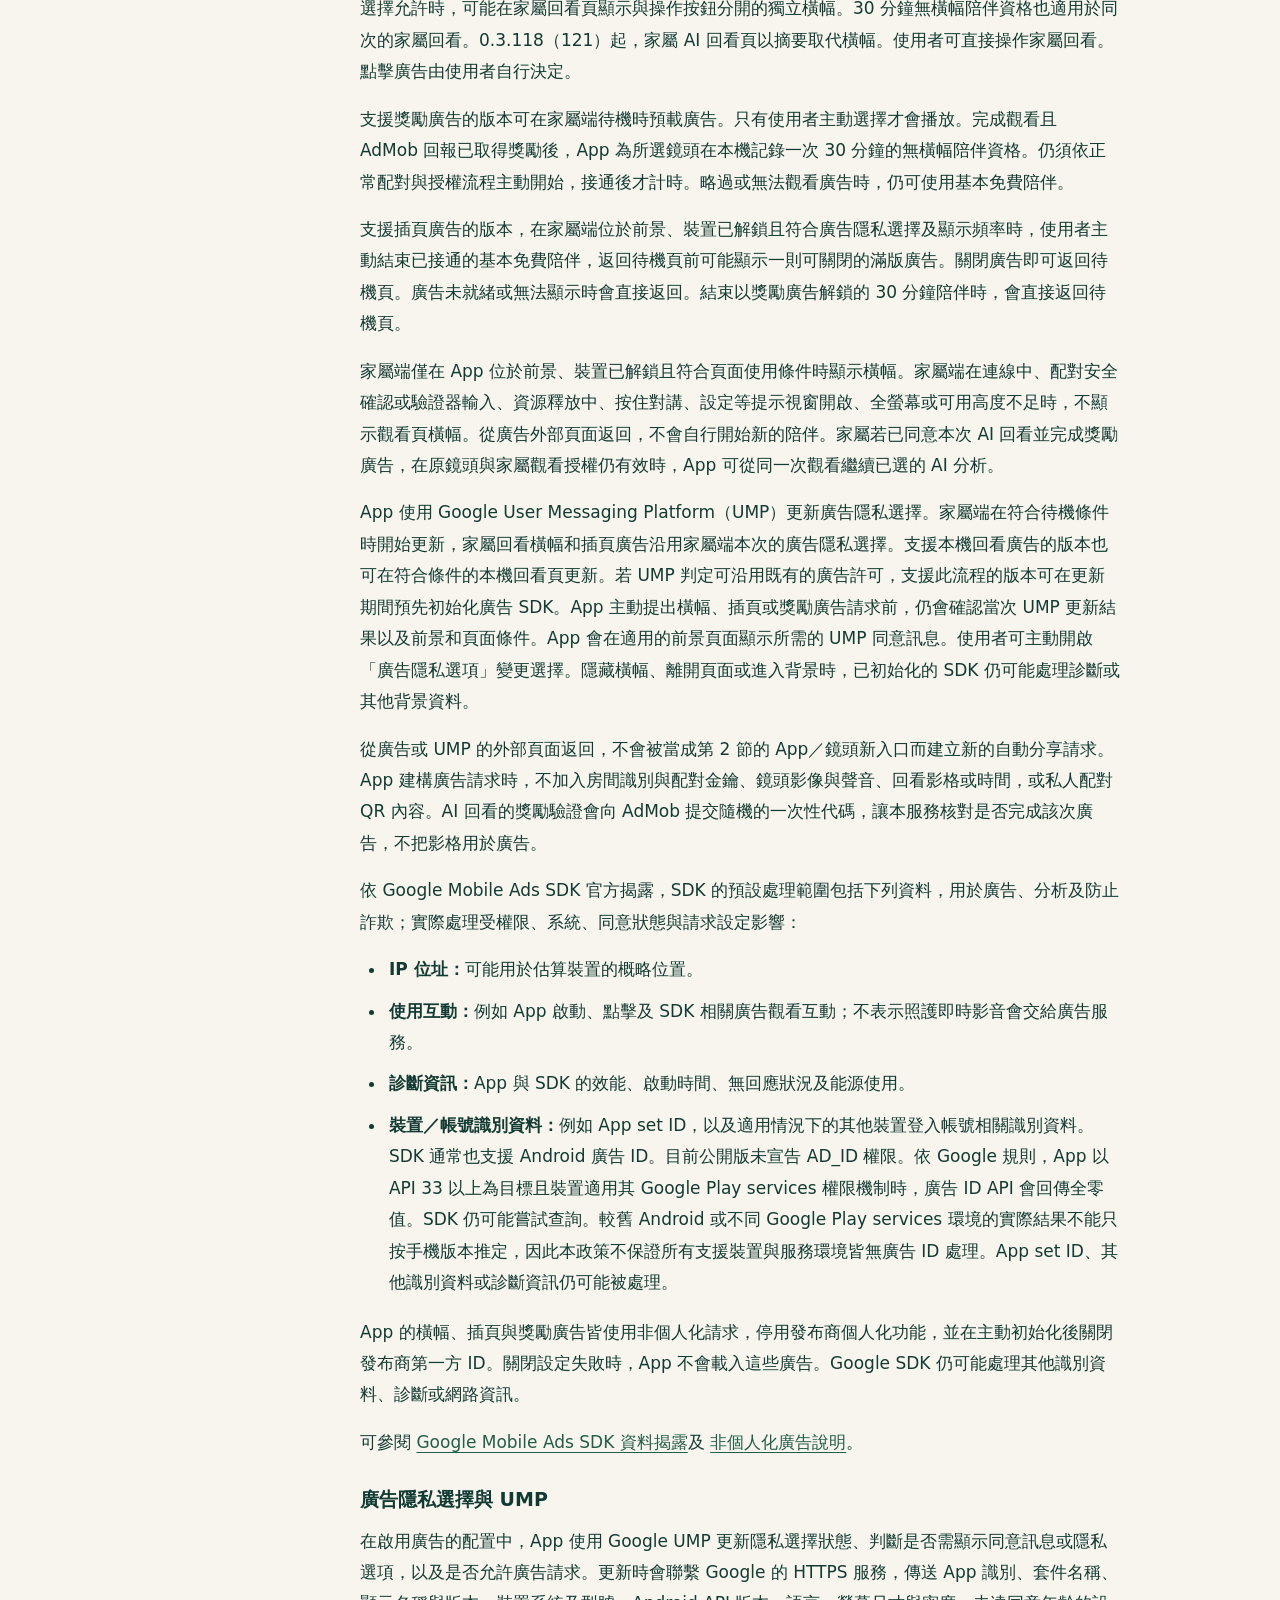
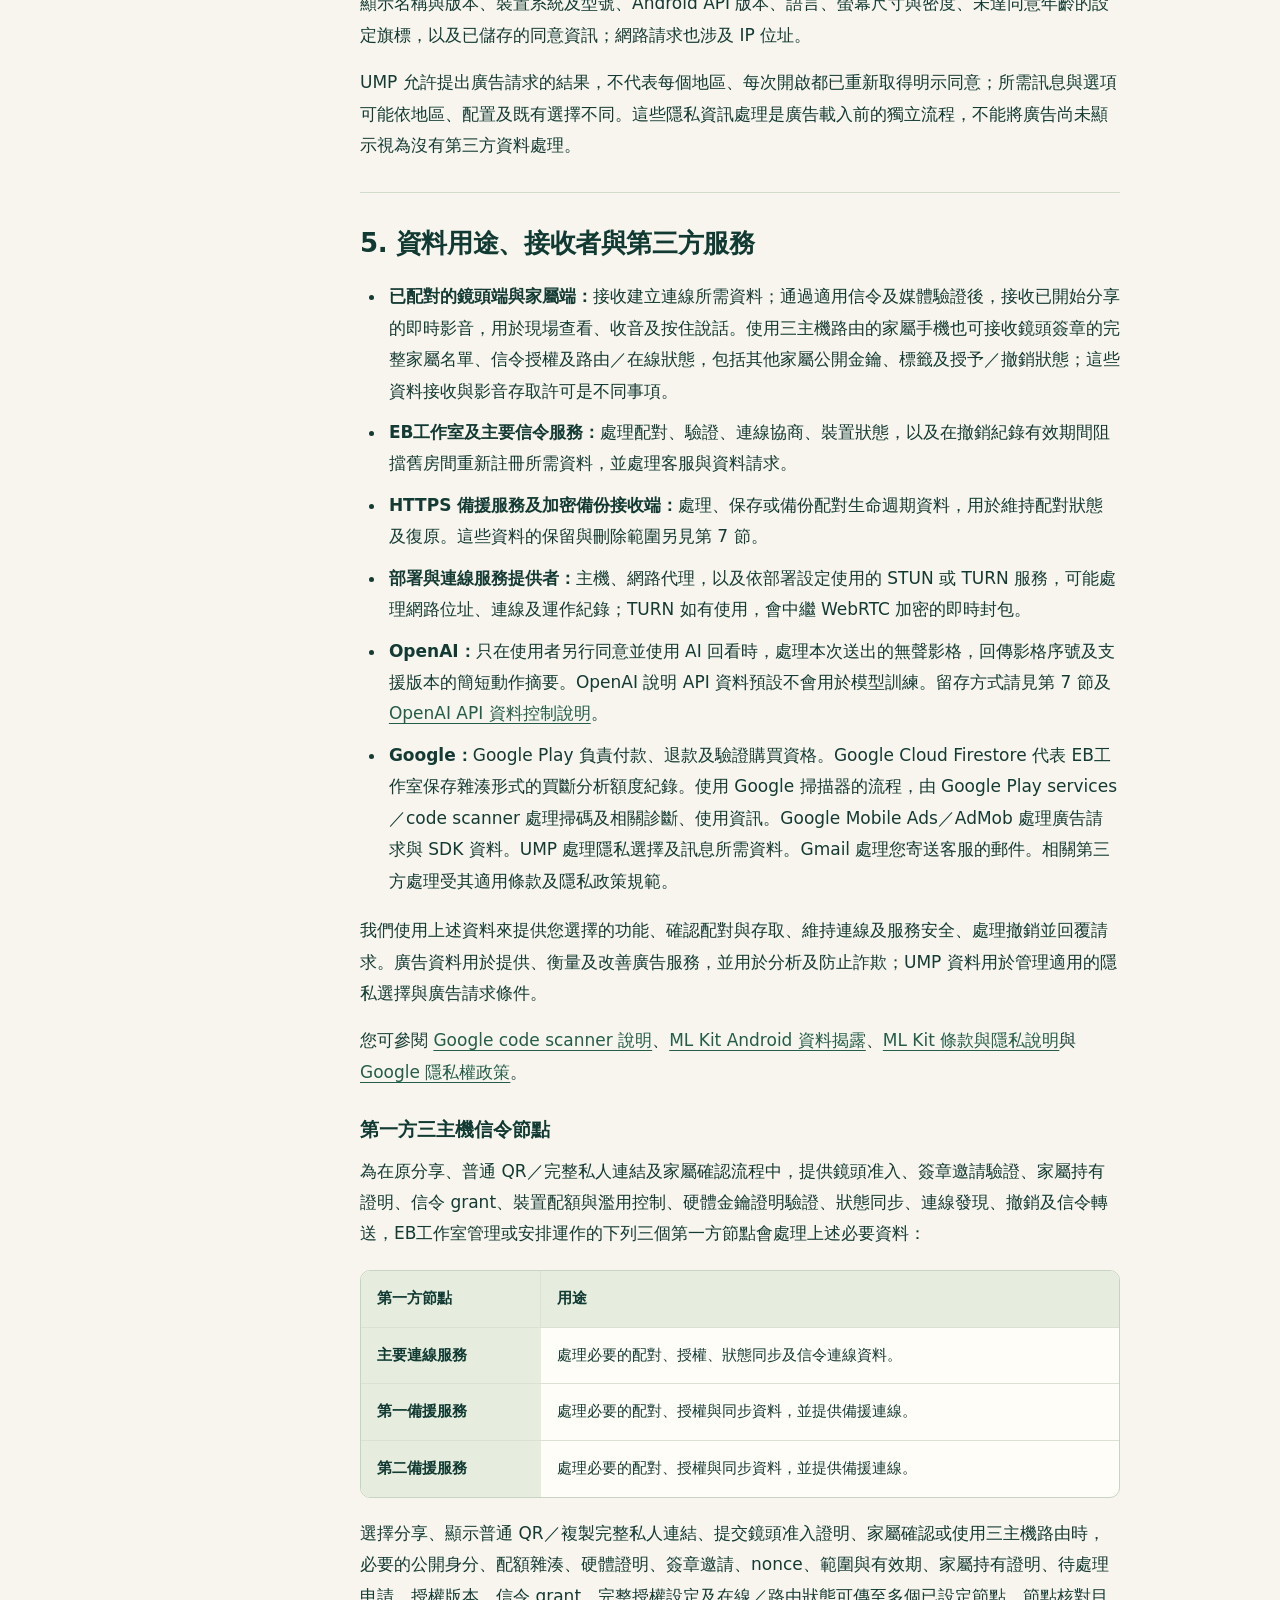
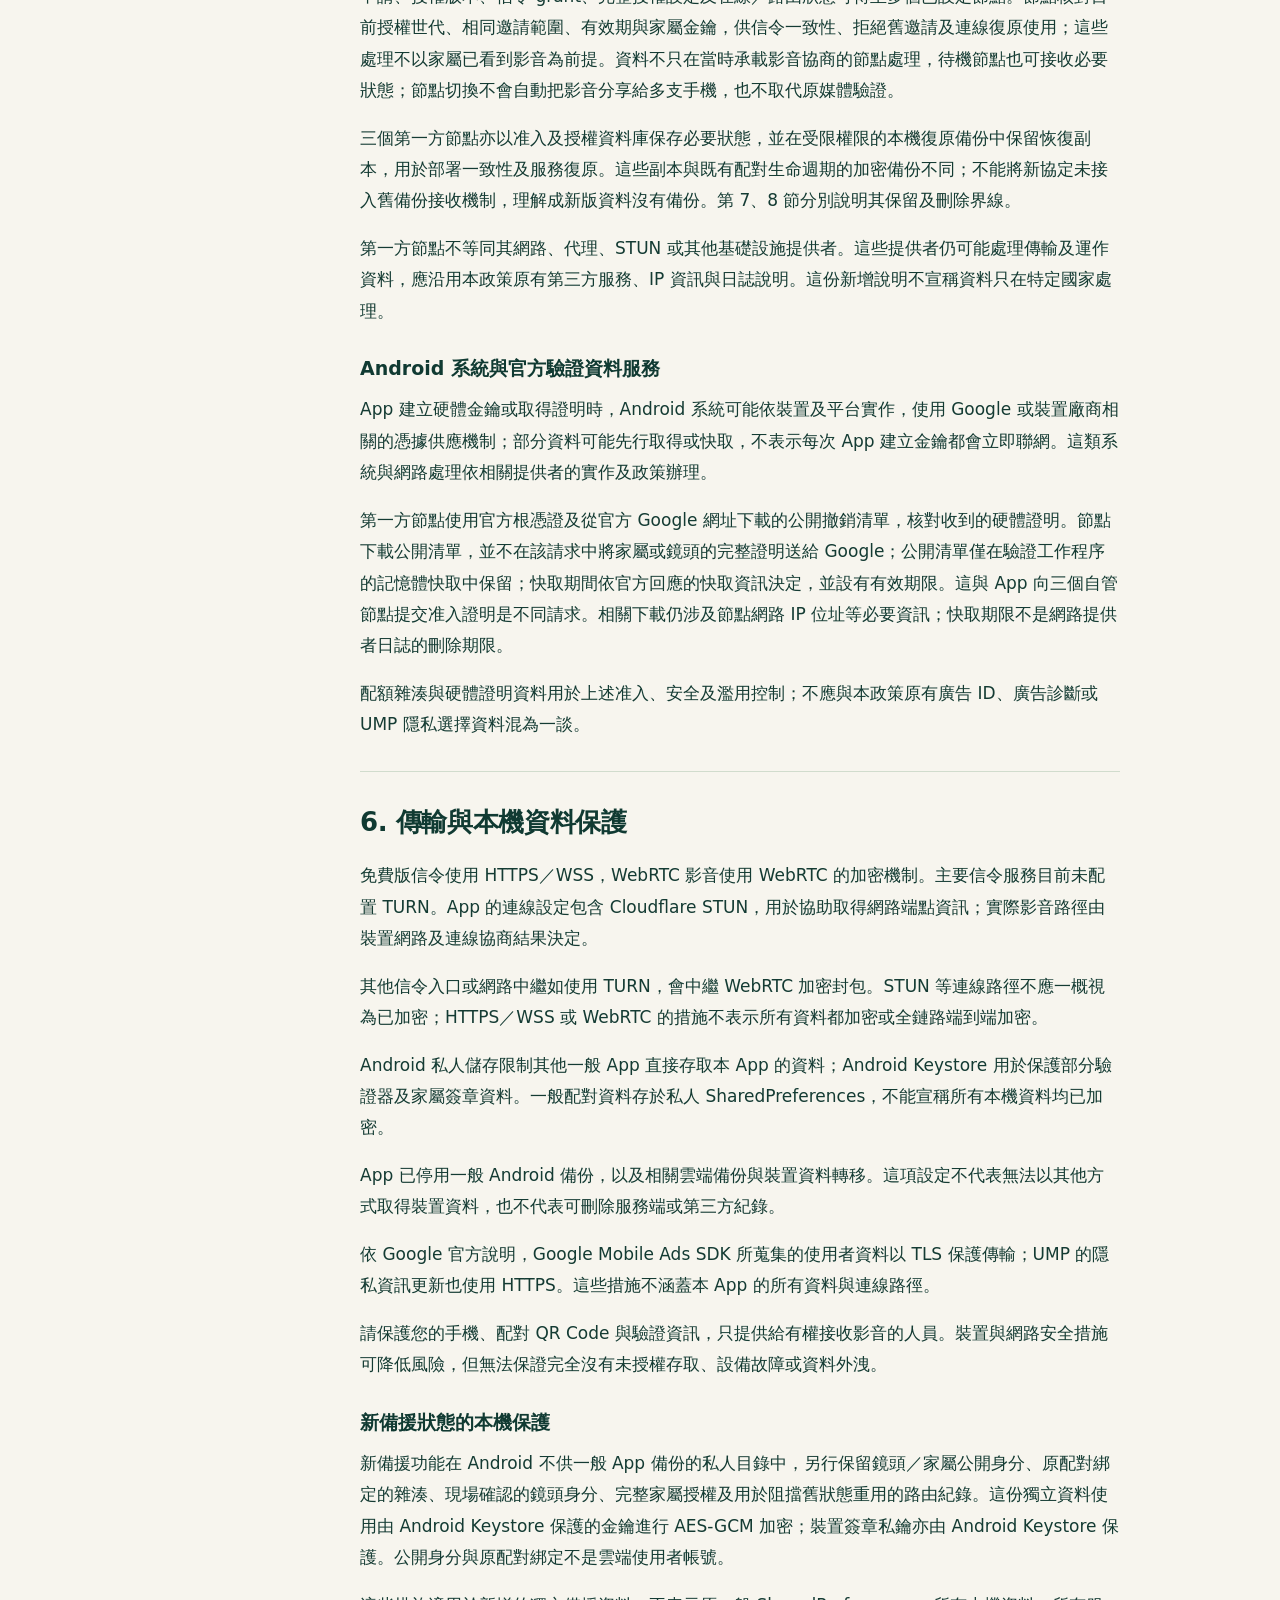
==== commit 8011300f: "Align CareWindow privacy with paid replay and version 121" ====
--- a/free/privacy/index.html
+++ b/free/privacy/index.html
@@ -103,13 +103,13 @@
             <p>家屬回看也預設關閉。兩端皆支援時，請先取得現場所有人的同意，並在鏡頭端手動開始分享前選擇本機回看和「允許正在觀看的家屬回看」。選擇只適用於當次分享。家屬須已配對且獲授權，並正在觀看這台鏡頭，才能用一般家屬回看查看同一次分享新增的最近兩小時無聲影格。</p>
             <p>一般家屬回看的影格和拍攝時間透過鏡頭端與家屬端的加密直連傳送。信令服務只協助建立這條連線，普通回看不會把影格送往信令服務、中繼伺服器或雲端。家屬端只在回看頁暫時顯示影格，App 不儲存副本、不提供下載或匯出。切換鏡頭、斷線或離開回看會關閉家屬端的回看。若直連無法建立，家屬仍可使用原本可用的即時觀看。</p>
             <h3>選用 AI 回看與延長保存</h3>
-            <p>AI 回看預設關閉。鏡頭端操作人員須先向可能入鏡的人說明使用 AI 分析時影格會送往 OpenAI，取得所需的明確同意，再為當次分享另行開啟 AI 回看。正在觀看同一台鏡頭且獲授權的家屬，每次也須在回看頁確認資料用途。免費使用者可在有可回看的影格時，自願觀看一則獎勵廣告，取得當次回看頁的一次使用資格。已驗證免廣告買斷的家屬可直接請求分析，同一筆買斷每月最多完成 10 次分析，並受服務總額度限制。</p>
+            <p>AI 回看預設關閉。鏡頭端操作人員須先向可能入鏡的人說明使用 AI 分析時影格會送往 OpenAI，取得所需的明確同意，再為當次分享另行開啟 AI 回看。正在觀看同一台鏡頭且獲授權的家屬，每次也須在回看頁確認資料用途。免費使用者可在有可回看的影格時，自願觀看一則獎勵廣告，取得當次回看頁的一次使用資格。已驗證免廣告買斷的家屬可直接請求分析，同一筆買斷每月最多完成 10 次分析。</p>
             <p>AI 回看一般可用當前鏡頭最近兩小時的影格。兩端均支援且取得現場人員同意後，鏡頭端可為當次分享另行開啟「允許已驗證的付費家屬回看最近 8 小時」。鏡頭從付費家屬接通並通過授權後，才開始累積可延長保存的影格。合格影格最多 240 張，保留最長八小時。只在原配對及對應買斷資格、目前分享和觀看授權仍有效時，提供給該次授權範圍的家屬。</p>
             <p>每次送交 AI 分析的合格無聲影格最多 60 張。只有一張合格影格時可在驗證使用資格後預覽，影格不傳給 EB工作室的分析服務或 OpenAI，也不扣買斷的分析次數。兩張以上才會進行動作變化分析。已安裝的 0.3.112（115）及更早支援 AI 回看的版本，只能使用當次分享的影格。自 0.3.113（116）起，兩端皆支援時，也可使用同一組有效配對的先前影格，但只限拍攝時已另取得現場人員同意的影格。</p>
             <p>支援鏡頭端分析的版本由鏡頭端送出影格，較早的 AI 回看版本由家屬端讀取後送出。分析影格以 HTTPS 傳至 EB工作室的 AI 回看服務，再送至 OpenAI API。送交分析的資料不包含音訊、私人配對資料或拍攝時間。延長保存本身不會送出影格分析，家屬仍須主動確認每次使用。</p>
-            <p>OpenAI 回傳建議影格的序號，支援摘要的版本也可在同一回看頁暫時顯示簡短動作摘要。若沒有篩出明顯動作，可預覽最新一張合格影格。支援鏡頭端分析的版本，鏡頭端透過同次觀看的加密 WebRTC 連線傳送所選影格。若該連線使用 TURN，TURN 只轉送加密封包。AI 回看只描述影格中可見的動作變化，不辨識身分或追蹤人物。兩次拍照之間沒有拍到的動作無法判斷，結果可能有誤判或遺漏。</p>
+            <p>OpenAI 回傳建議影格的序號，支援摘要的版本也可在同一回看頁暫時顯示簡短動作摘要。完成分析但未篩出明顯動作時，結果會顯示零張變動影格，支援摘要的版本仍可顯示本次摘要。支援鏡頭端分析的版本，鏡頭端透過同次觀看的加密 WebRTC 連線傳送所選影格。若該連線使用 TURN，TURN 只轉送加密封包。AI 回看只描述影格中可見的動作變化，不辨識身分或追蹤人物。兩次拍照之間沒有拍到的動作無法判斷，結果可能有誤判或遺漏。</p>
             <h3>Google Play 買斷驗證與分析次數</h3>
-            <p>您可選擇透過 Google Play 一次買斷免廣告功能，並用原購買帳號重新驗證。Google Play 負責結帳及退款。App 接收 Google Play 簽署的購買憑證及購買狀態，並可在這台裝置的私人儲存加密保留經過驗證的憑證，以便在短暫無法向 Google 查驗時，繼續辨識本機的免廣告權益。App 不取得信用卡號碼或結帳時提供給 Google 的付款資料。</p>
+            <p>在提供買斷的版本與地區，您可選擇透過 Google Play 一次買斷免廣告功能，並用原購買帳號重新驗證。Google Play 負責結帳及退款。App 接收 Google Play 簽署的購買憑證及購買狀態，並可在這台裝置的私人儲存加密保留經過驗證的憑證，以便在短暫無法向 Google 查驗時，繼續辨識本機的免廣告權益。App 不取得信用卡號碼或結帳時提供給 Google 的付款資料。</p>
             <p>確認已購買家屬可使用延長回看、查詢剩餘分析次數或提出分析請求時，App 會用 HTTPS 把購買憑證中的交易驗證代碼送到 EB工作室的服務，由服務向 Google Play 查驗商品與交易狀態。服務以購買代碼的雜湊辨識同一筆買斷，讓兩個可處理 AI 回看的節點共用次數。雲端額度資料只處理這個雜湊、月份、用量及短效分析預留紀錄。購買代碼原文、影格及 AI 摘要均不寫入雲端額度帳本。</p>
             <h3>配對、驗證與連線資料</h3>
             <p>免費版信令服務用於配對與建立連線，不接收二進位影音串流。服務會處理房間及裝置識別、憑證或其雜湊、工作階段、驗證封套，以及 SDP、ICE 等協商資料。這些資料可能包含建立連線所需的網路端點與 IP 資訊。</p>
@@ -166,7 +166,7 @@
             <h3 id="test-ads">橫幅、插頁與自願觀看的獎勵廣告</h3>
             <p>本節廣告顯示規則適用於未啟用免廣告買斷的版本或使用狀態。支援買斷的版本，Google Play 驗證購買資格後會省略 App 內廣告，並在接通後直接開始每次 30 分鐘陪伴。</p>
             <p>家伴窗公開版使用 Google Mobile Ads SDK（AdMob）顯示商業廣告，實際顯示取決於廣告是否可用。家屬端可於待機頁顯示橫幅。開始基本免費陪伴並收到首張影像後，觀看頁也可在上方的獨立區域顯示橫幅，與影像和操作按鈕分隔。橫幅大小依可用空間及廣告回傳結果決定。支援本機回看廣告的 Android 9 以上裝置，解鎖並開啟有可讀影格的「本機回看」時，頁面底部也可能顯示獨立橫幅。鏡頭分享服務及分享畫面本身不放廣告。App 不以通知推播廣告。</p>
-            <p>支援家屬回看的版本，在進行中的基本免費陪伴、當前鏡頭有可回看影格、畫面空間及廣告隱私選擇允許時，家屬回看頁底部也可能顯示與操作按鈕分開的橫幅。30 分鐘無橫幅陪伴資格也適用於同次的家屬回看。使用者可直接操作家屬回看。點擊廣告由使用者自行決定。</p>
+            <p>較早支援家屬回看的版本，在進行中的基本免費陪伴、當前鏡頭有可回看影格、畫面空間及廣告隱私選擇允許時，可能在家屬回看頁顯示與操作按鈕分開的獨立橫幅。30 分鐘無橫幅陪伴資格也適用於同次的家屬回看。0.3.118（121）起，家屬 AI 回看頁以摘要取代橫幅。使用者可直接操作家屬回看。點擊廣告由使用者自行決定。</p>
             <p>支援獎勵廣告的版本可在家屬端待機時預載廣告。只有使用者主動選擇才會播放。完成觀看且 AdMob 回報已取得獎勵後，App 為所選鏡頭在本機記錄一次 30 分鐘的無橫幅陪伴資格。仍須依正常配對與授權流程主動開始，接通後才計時。略過或無法觀看廣告時，仍可使用基本免費陪伴。</p>
             <p>支援插頁廣告的版本，在家屬端位於前景、裝置已解鎖且符合廣告隱私選擇及顯示頻率時，使用者主動結束已接通的基本免費陪伴，返回待機頁前可能顯示一則可關閉的滿版廣告。關閉廣告即可返回待機頁。廣告未就緒或無法顯示時會直接返回。結束以獎勵廣告解鎖的 30 分鐘陪伴時，會直接返回待機頁。</p>
             <p>家屬端僅在 App 位於前景、裝置已解鎖且符合頁面使用條件時顯示橫幅。家屬端在連線中、配對安全確認或驗證器輸入、資源釋放中、按住對講、設定等提示視窗開啟、全螢幕或可用高度不足時，不顯示觀看頁橫幅。從廣告外部頁面返回，不會自行開始新的陪伴。家屬若已同意本次 AI 回看並完成獎勵廣告，在原鏡頭與家屬觀看授權仍有效時，App 可從同一次觀看繼續已選的 AI 分析。</p>
